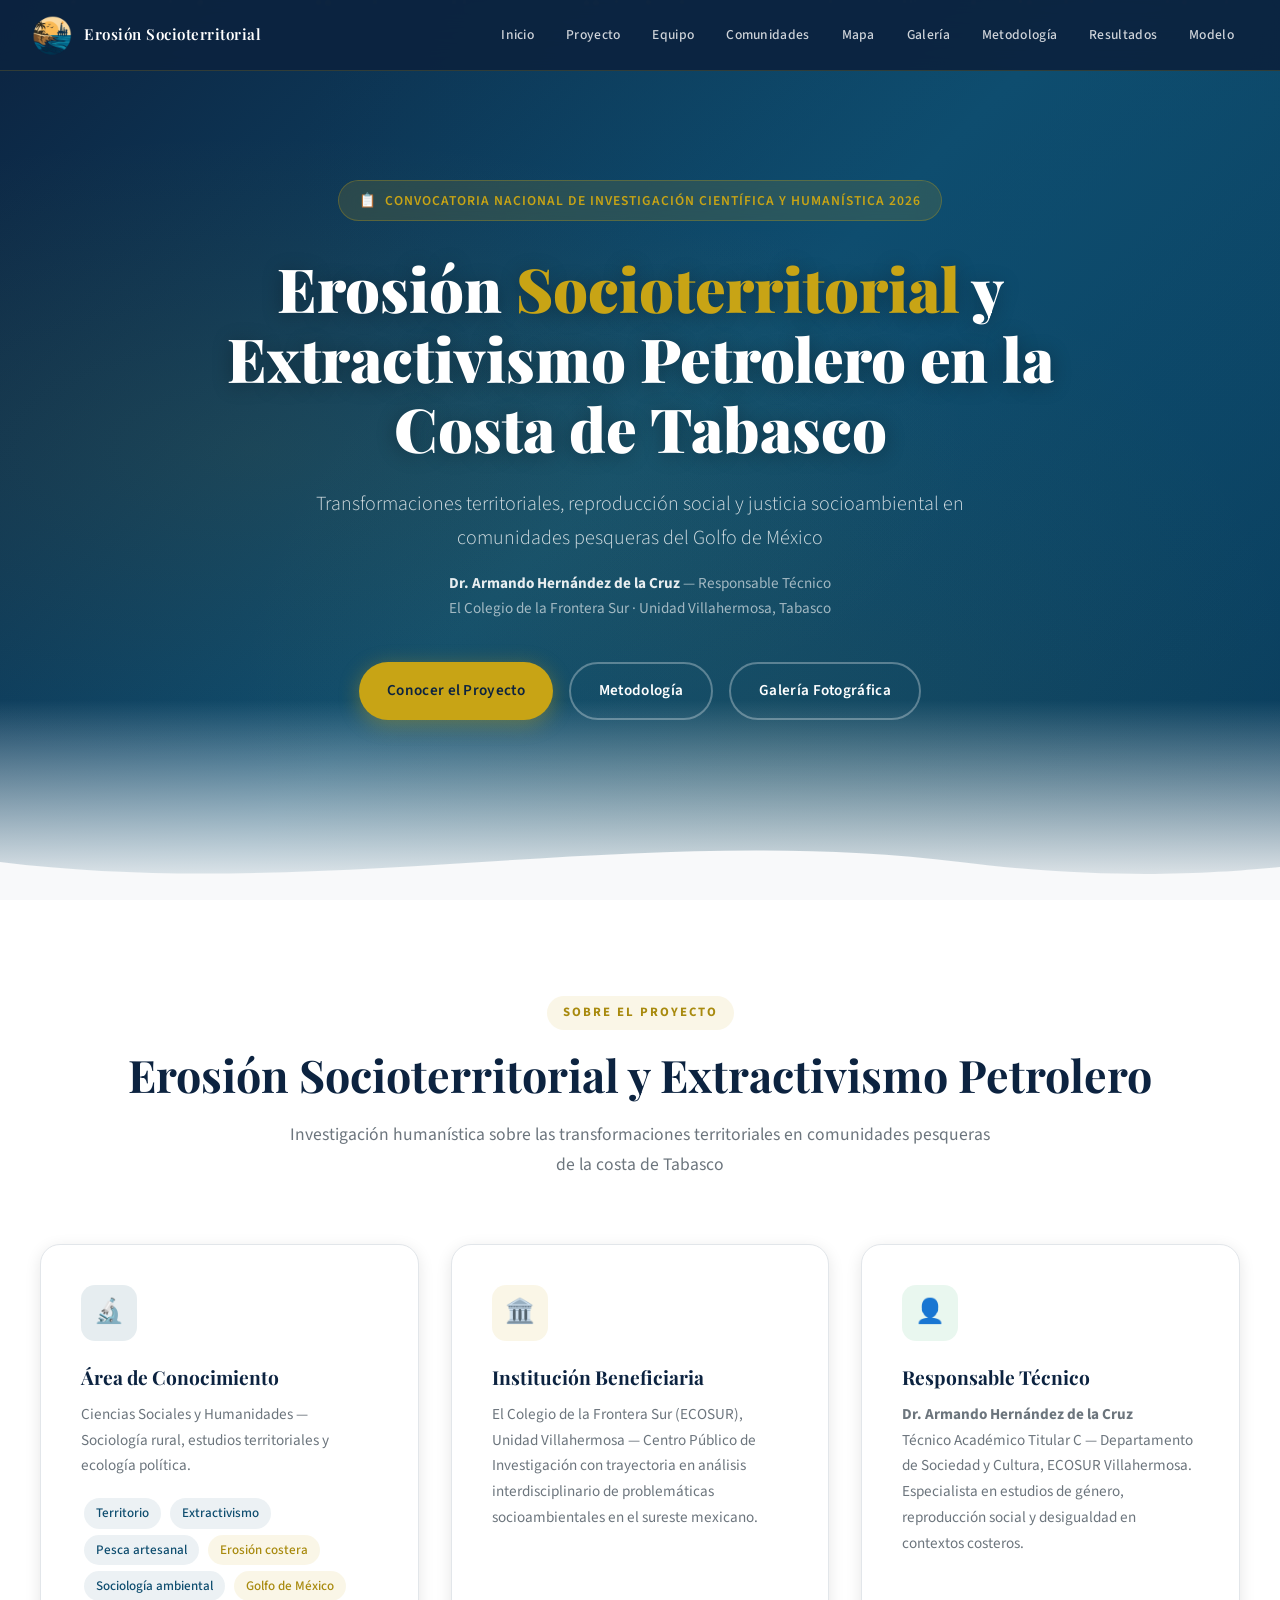
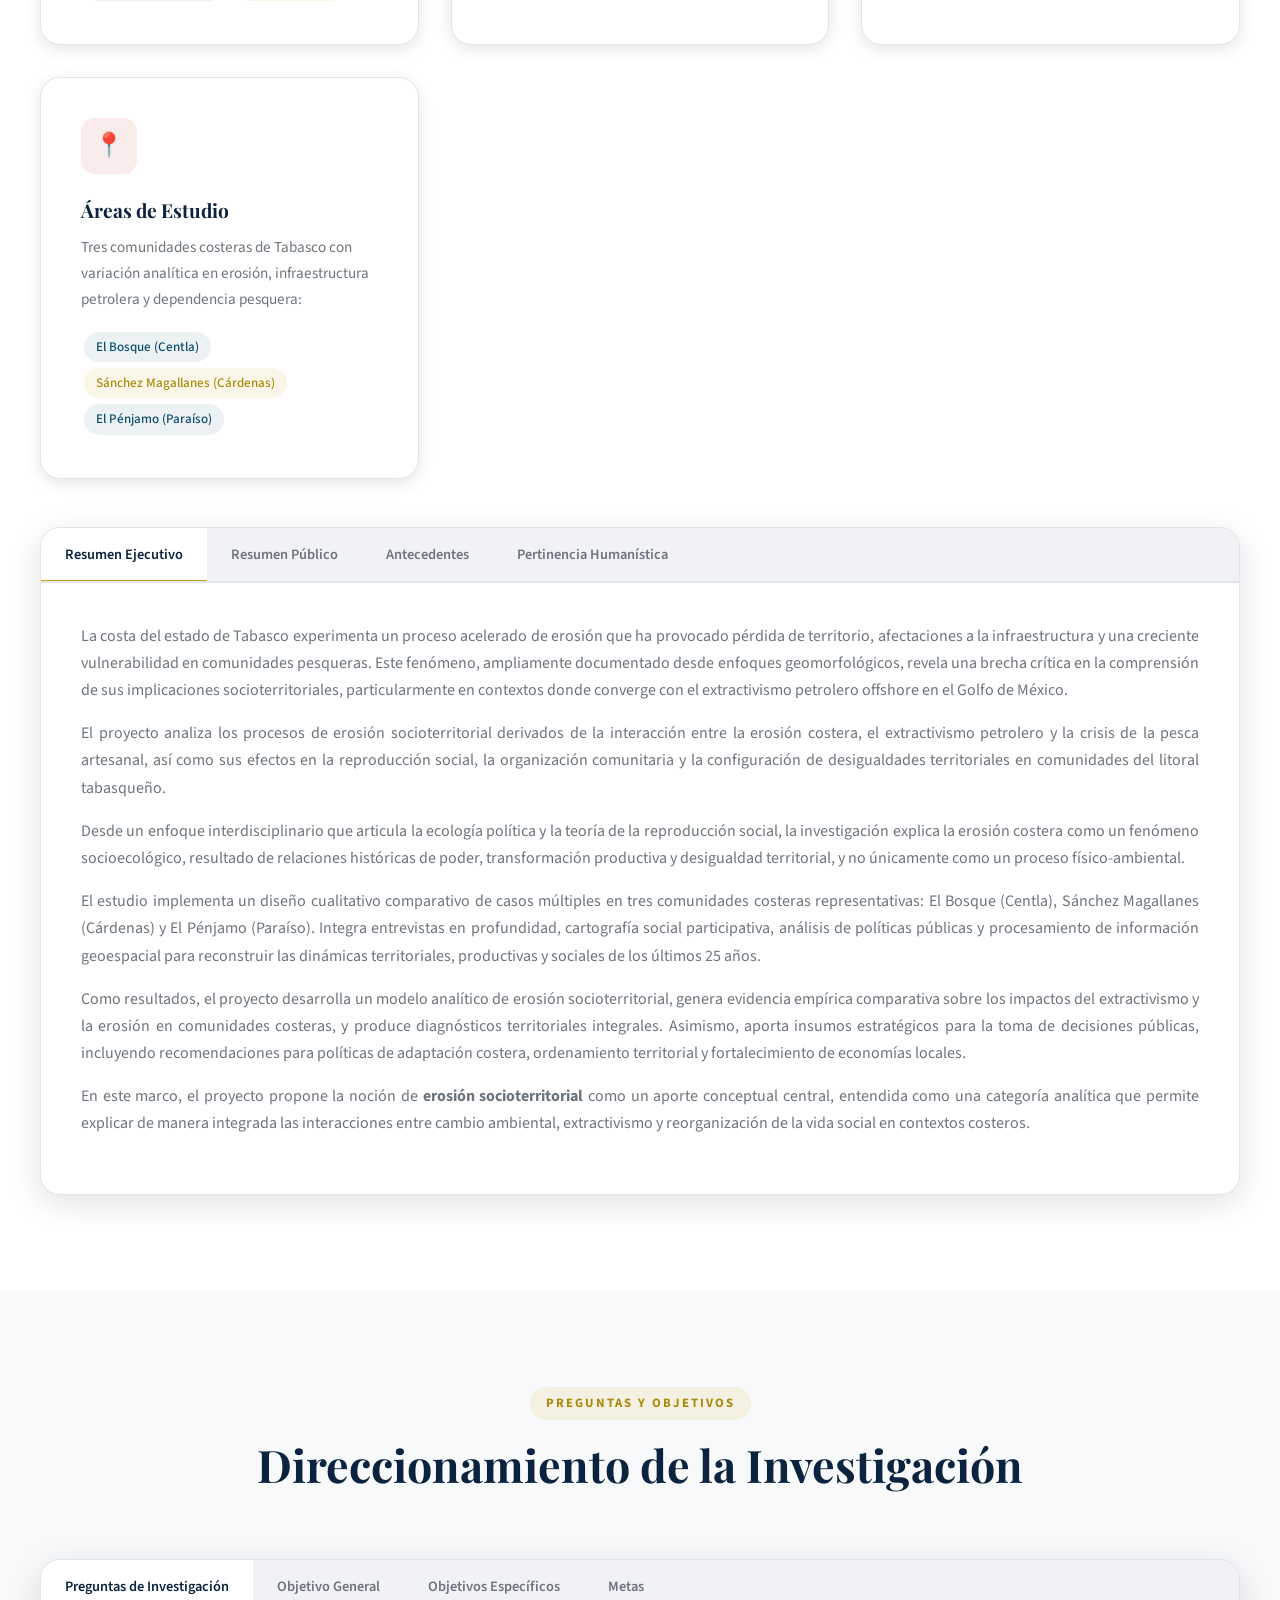
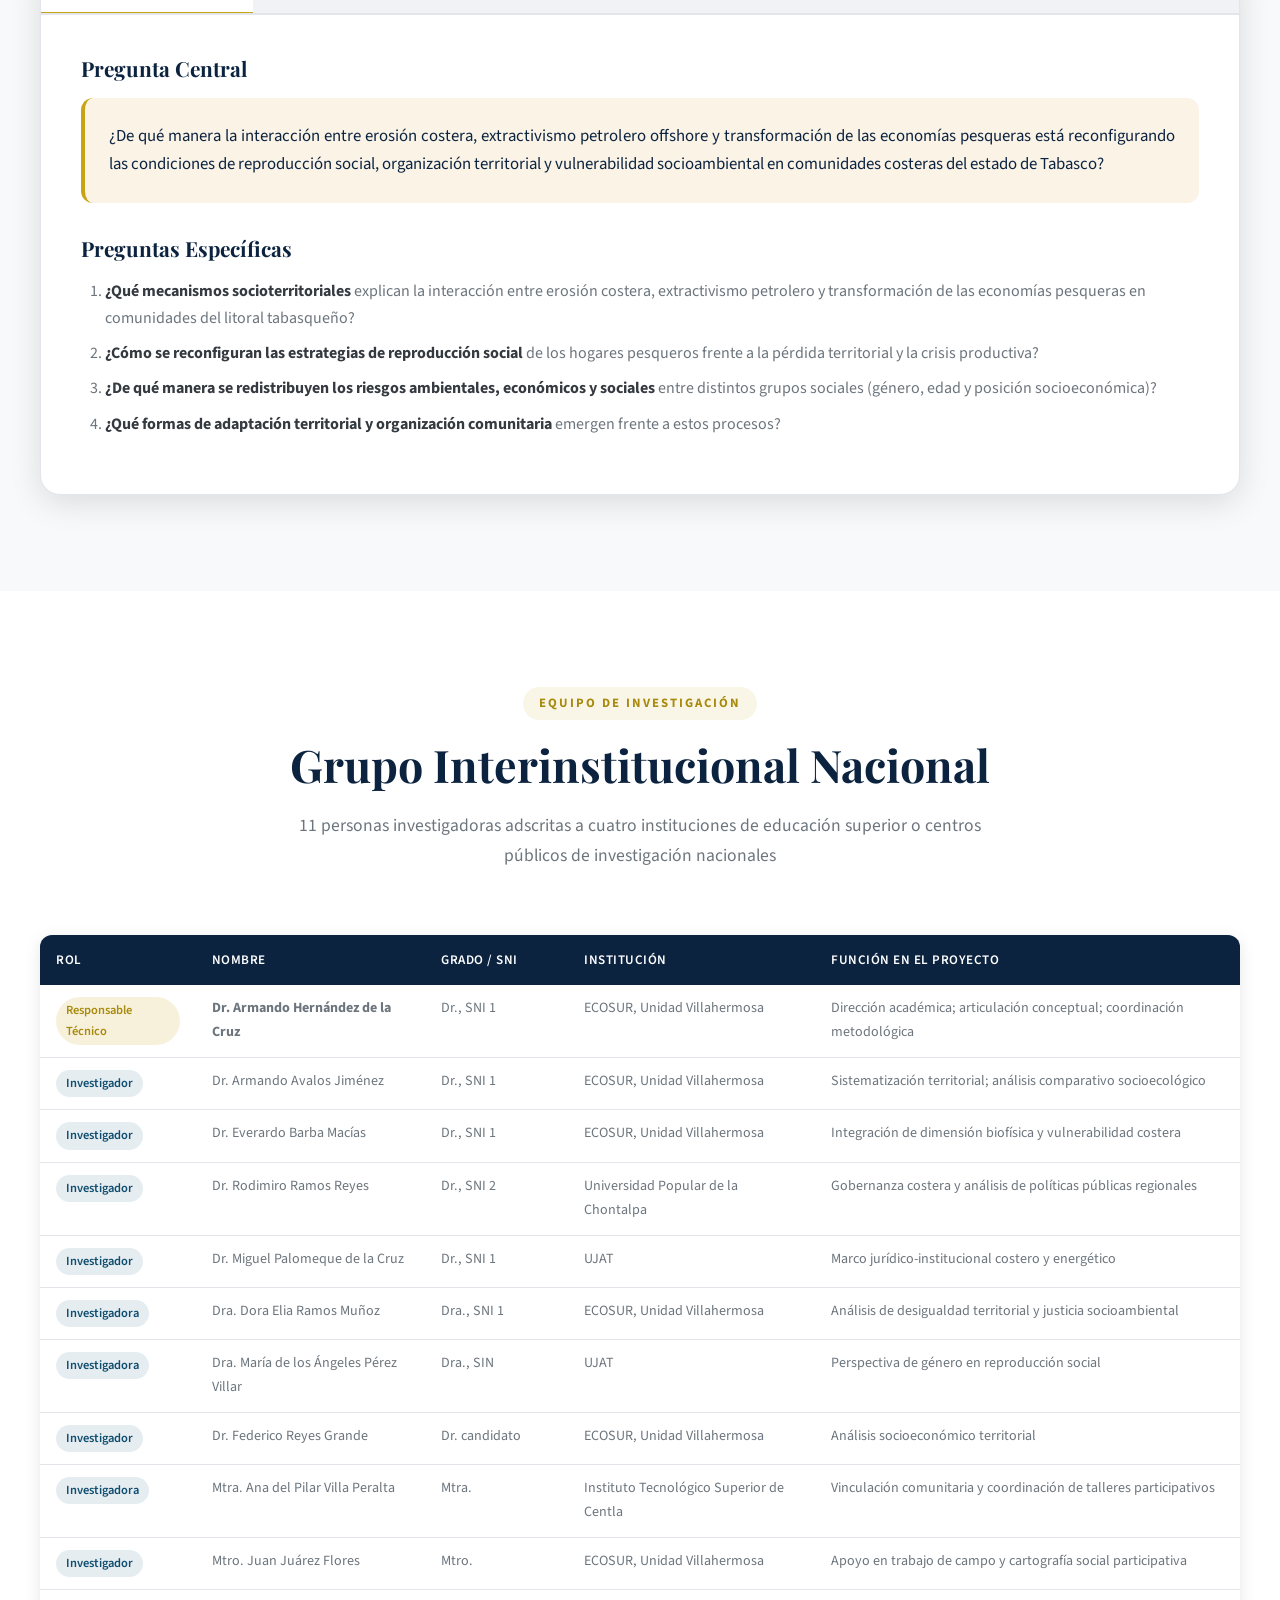
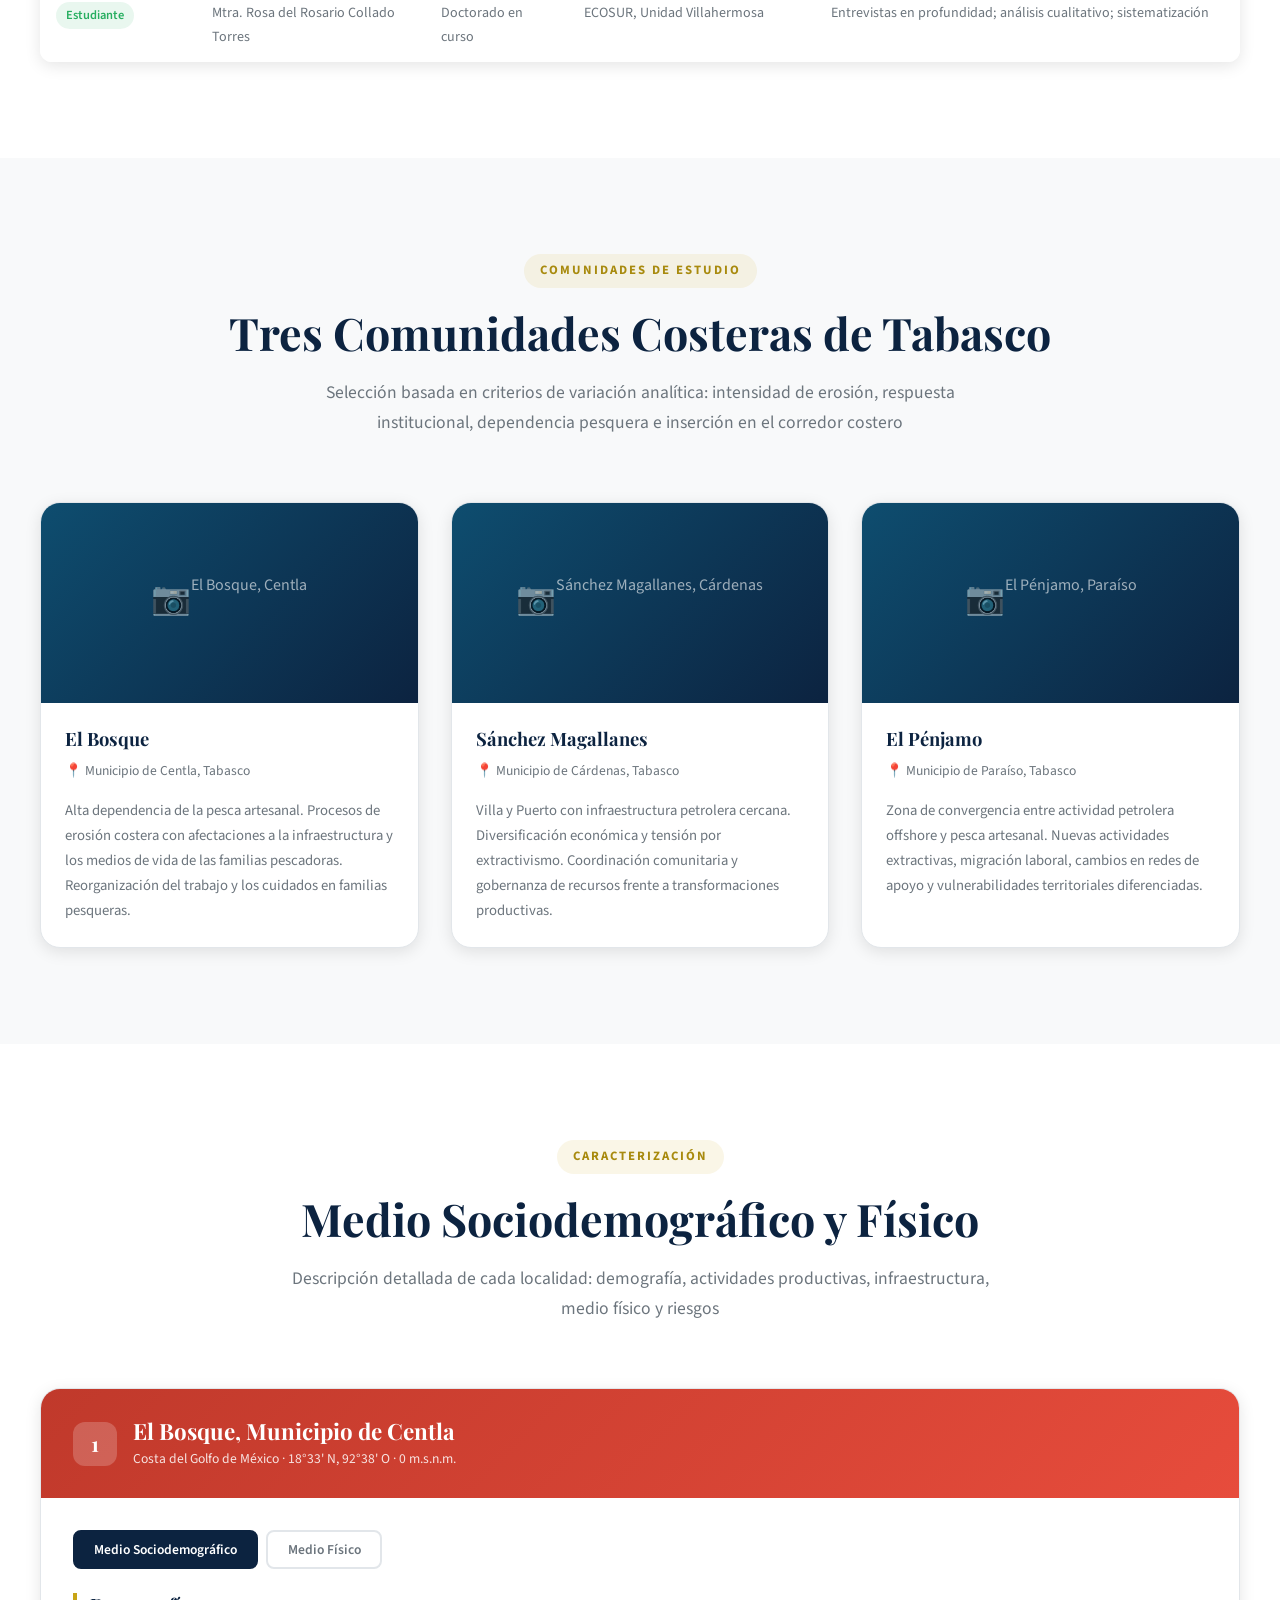
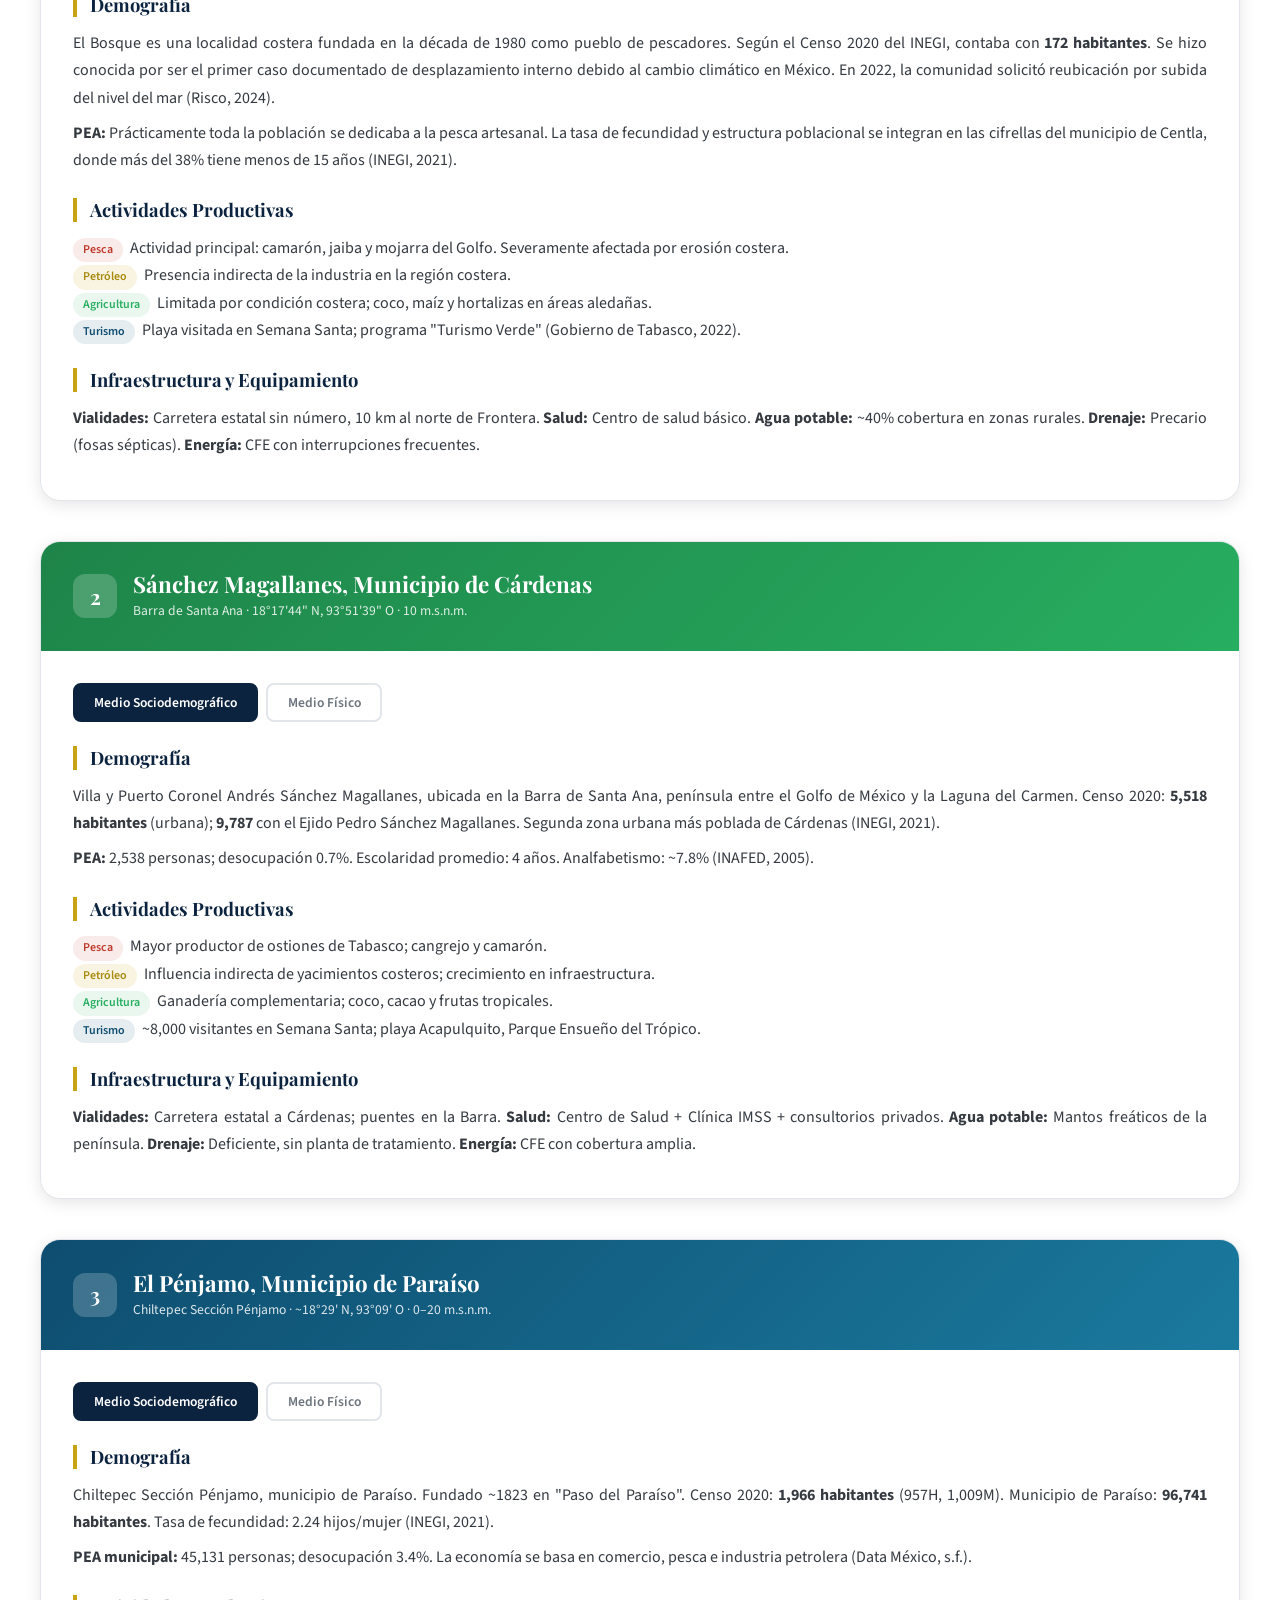
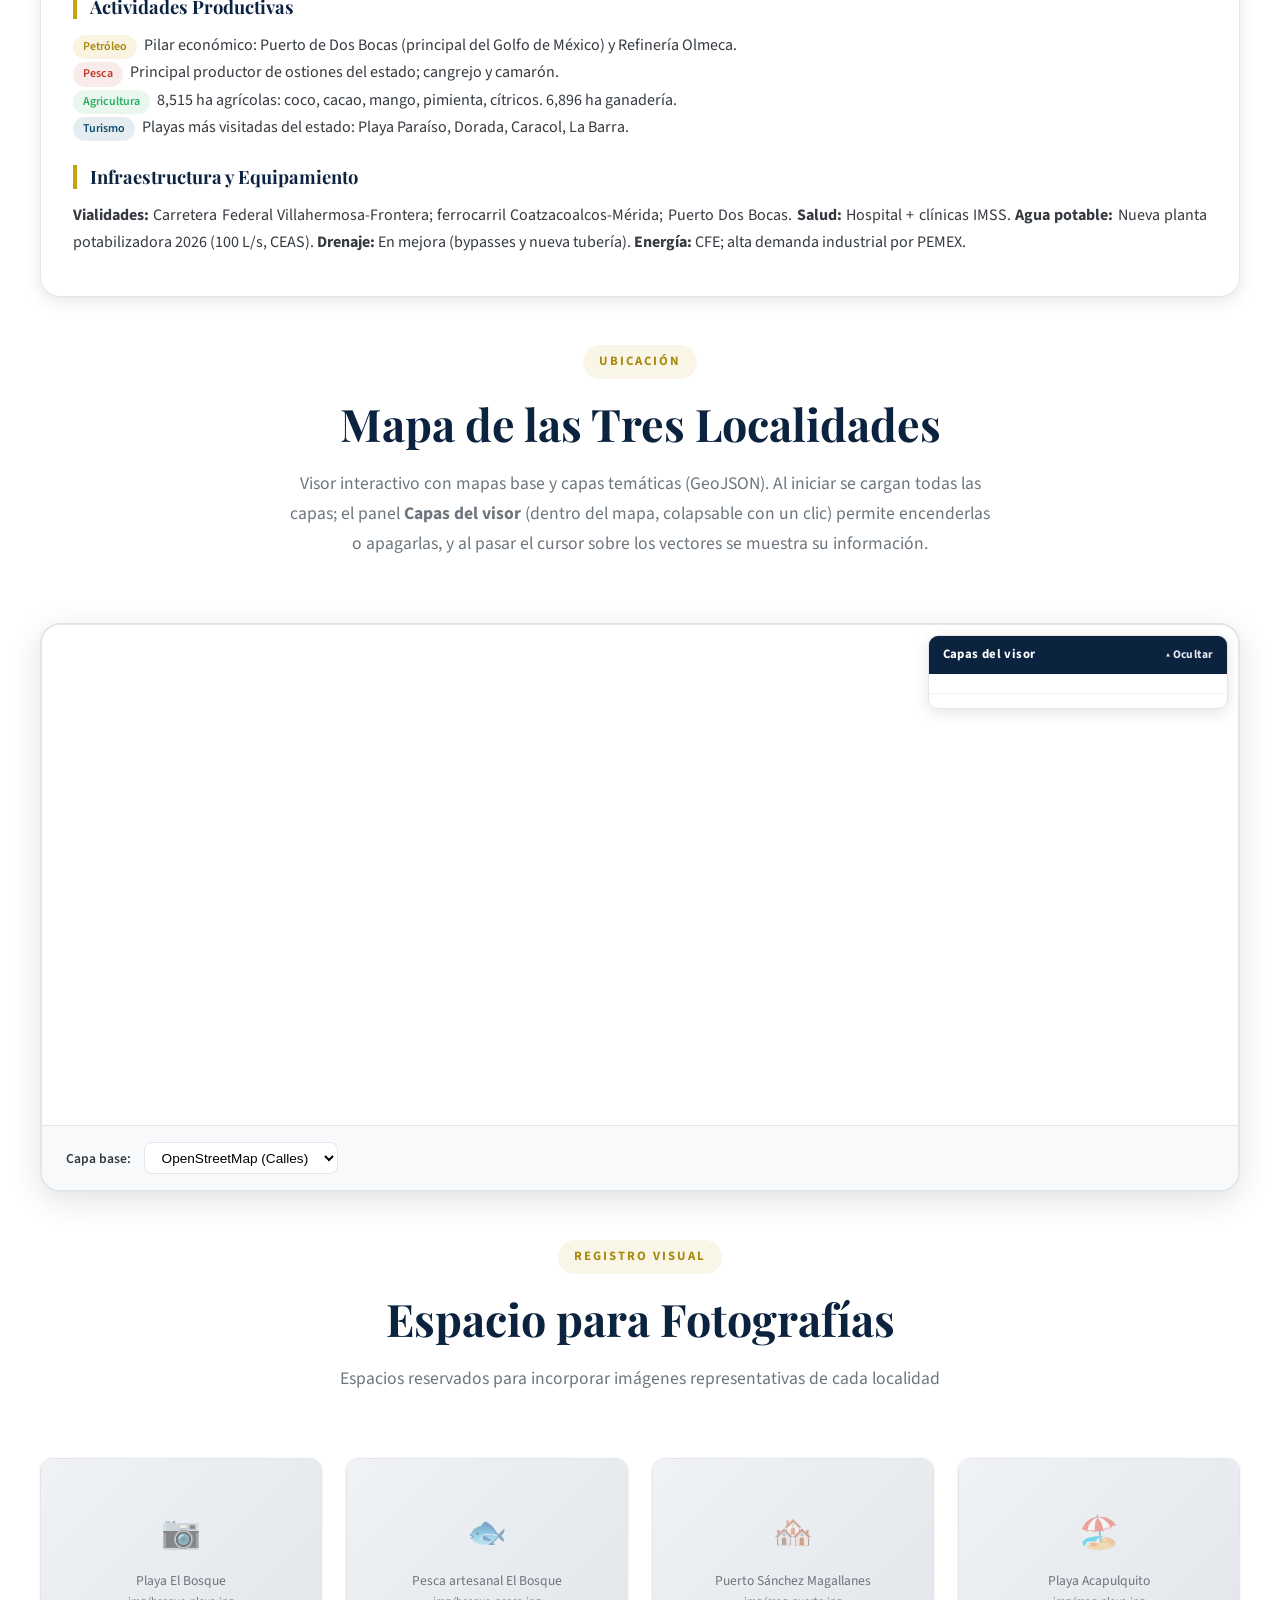
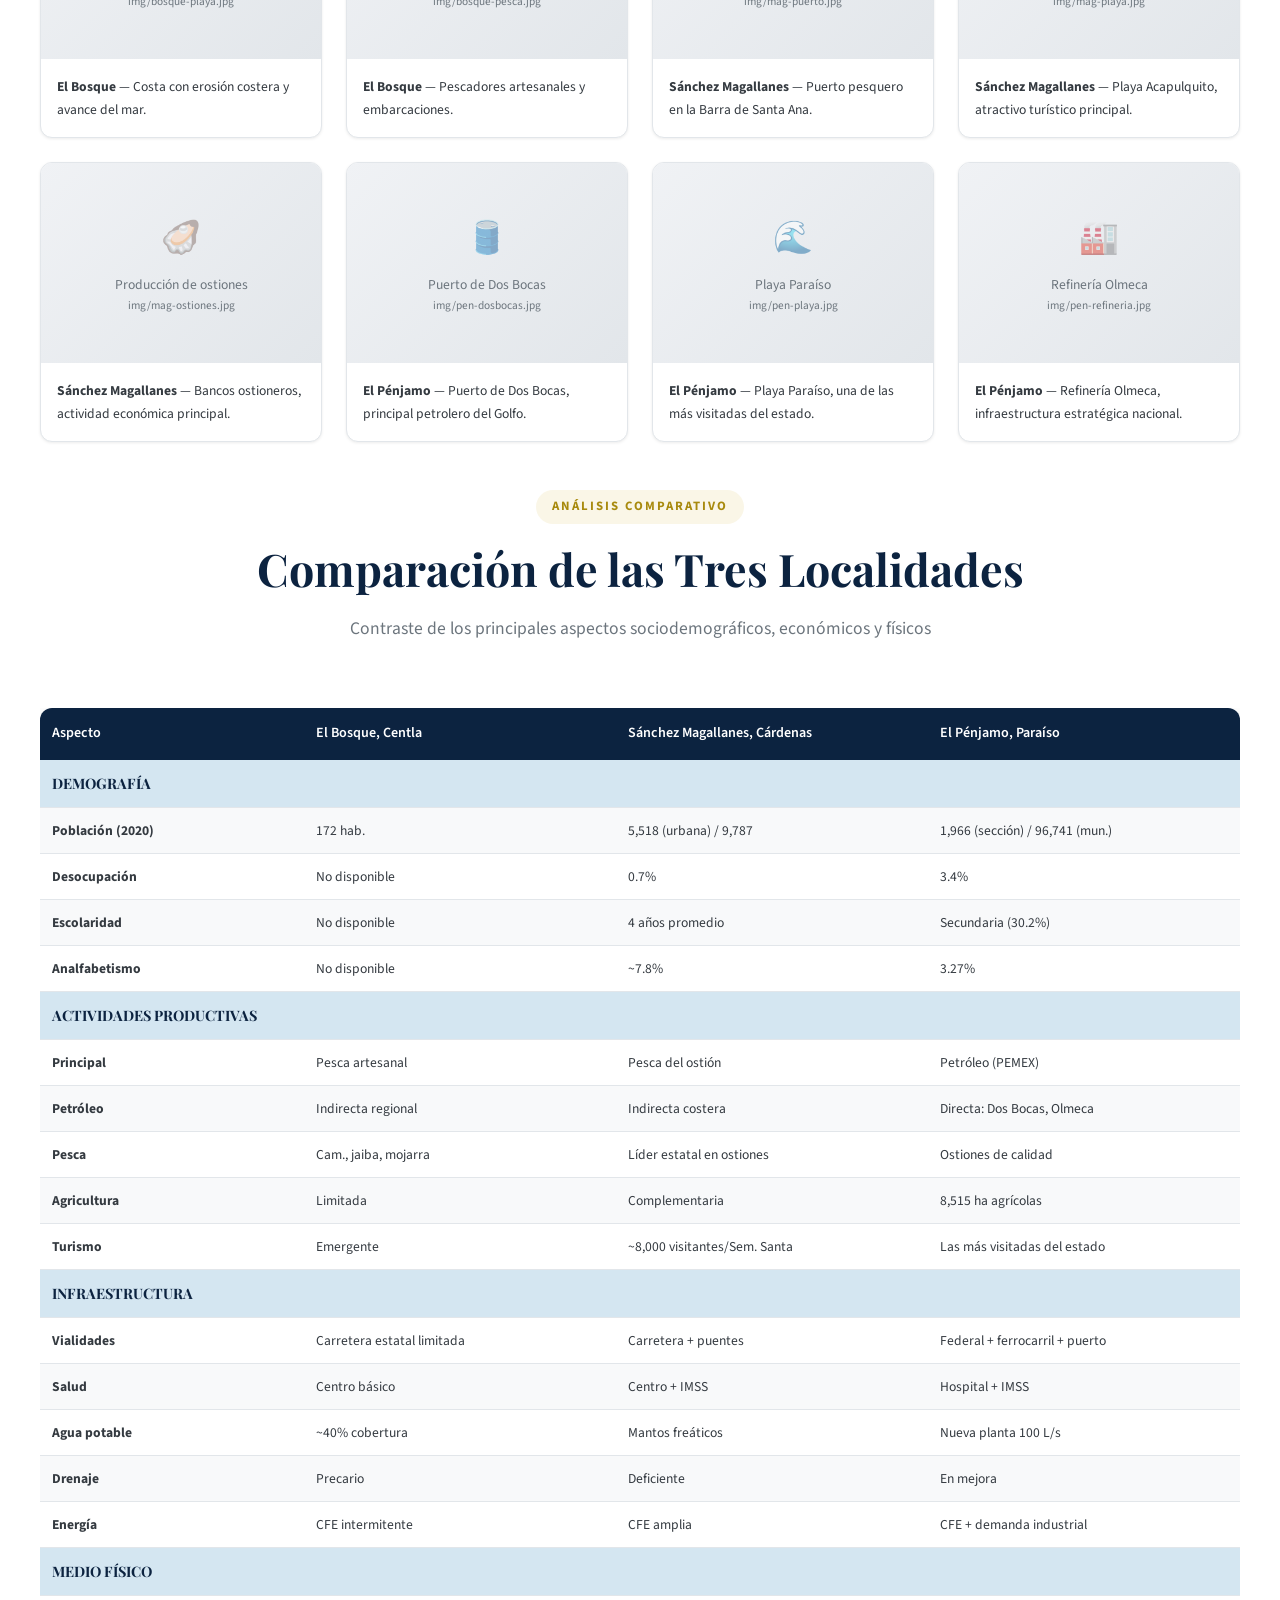
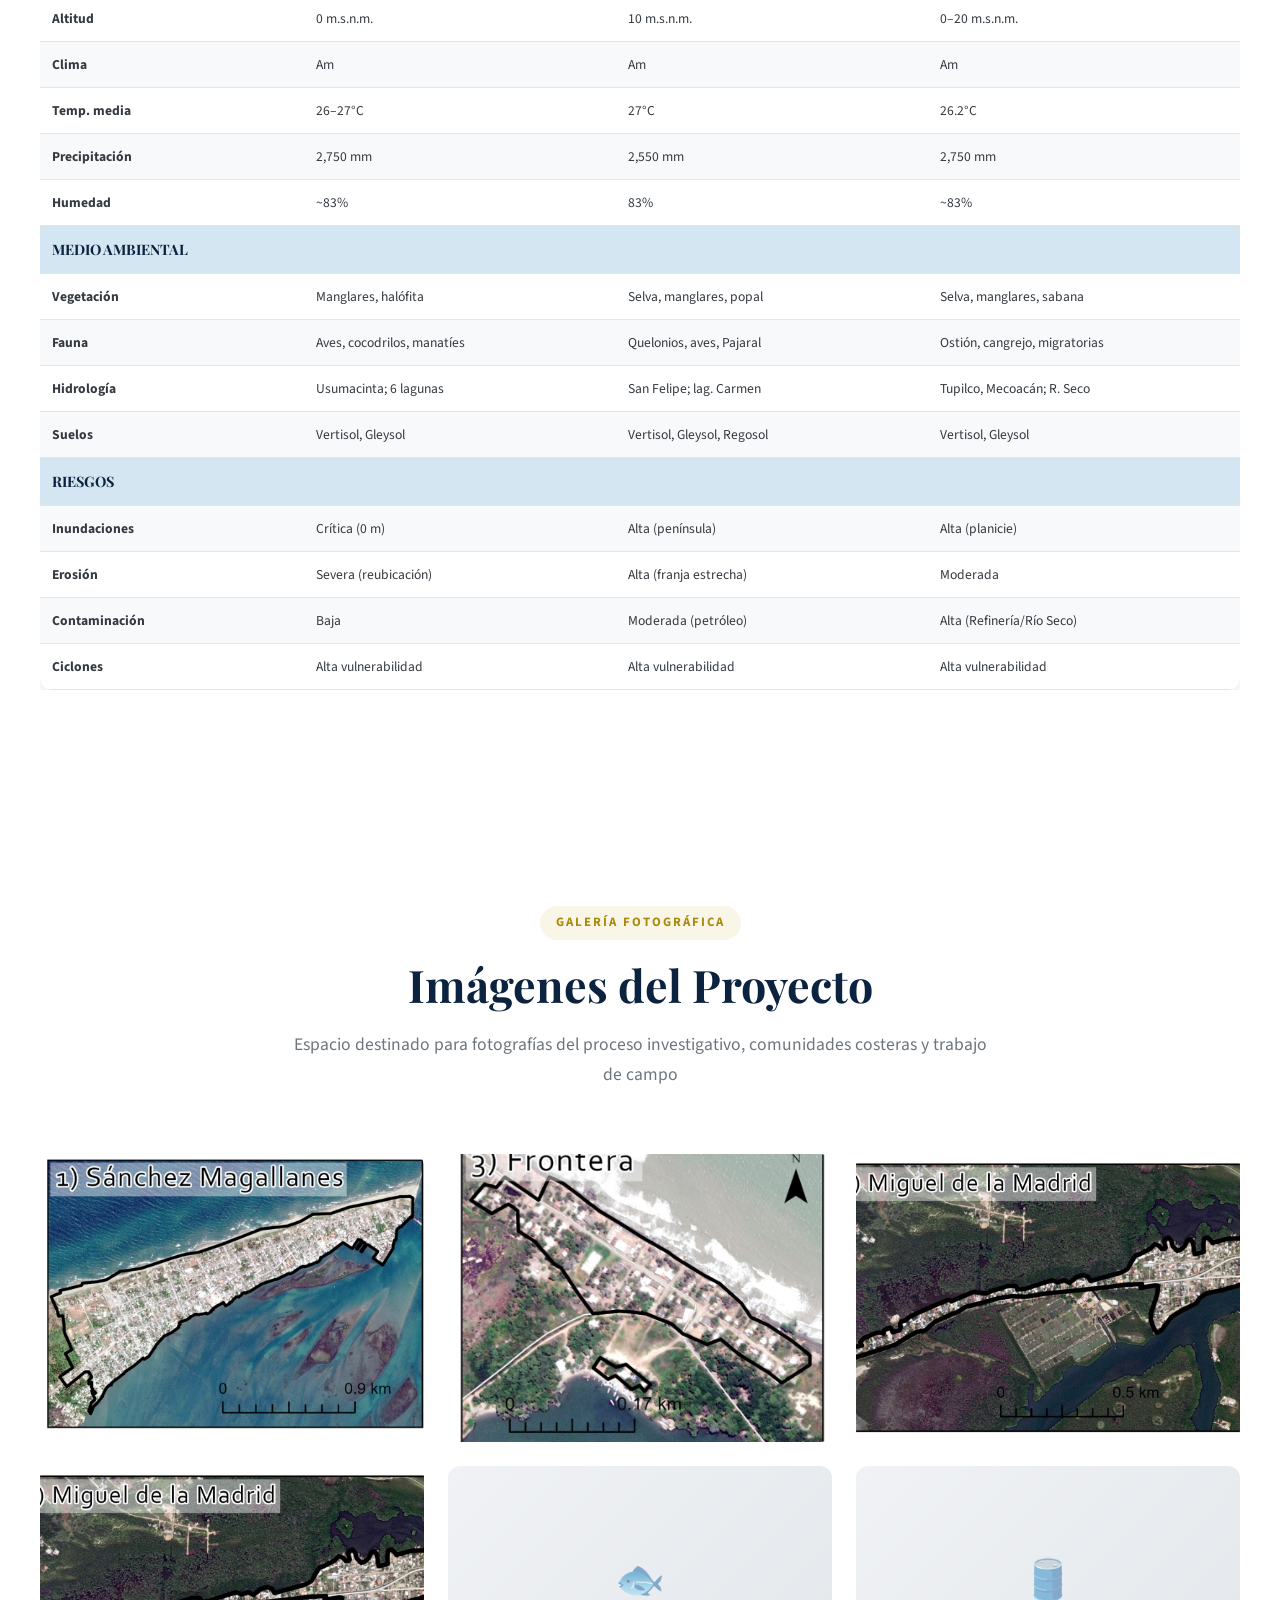
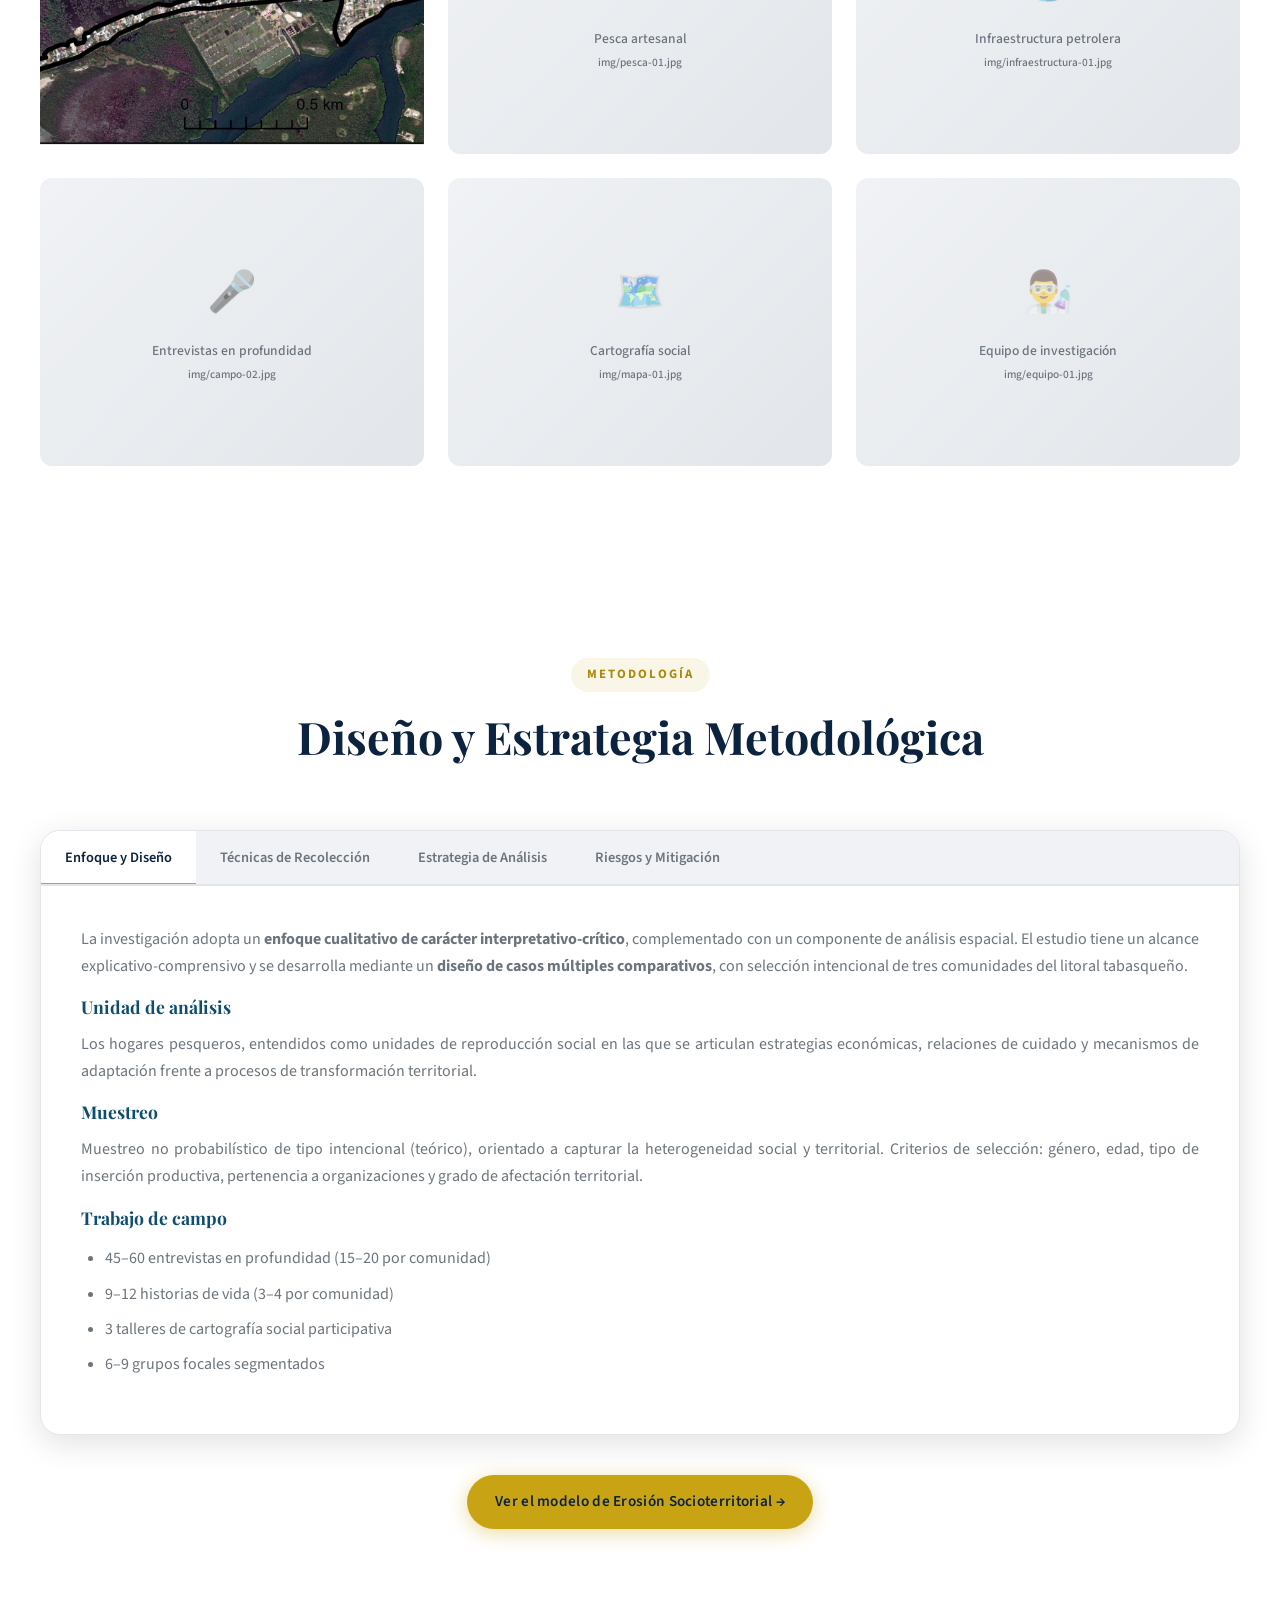
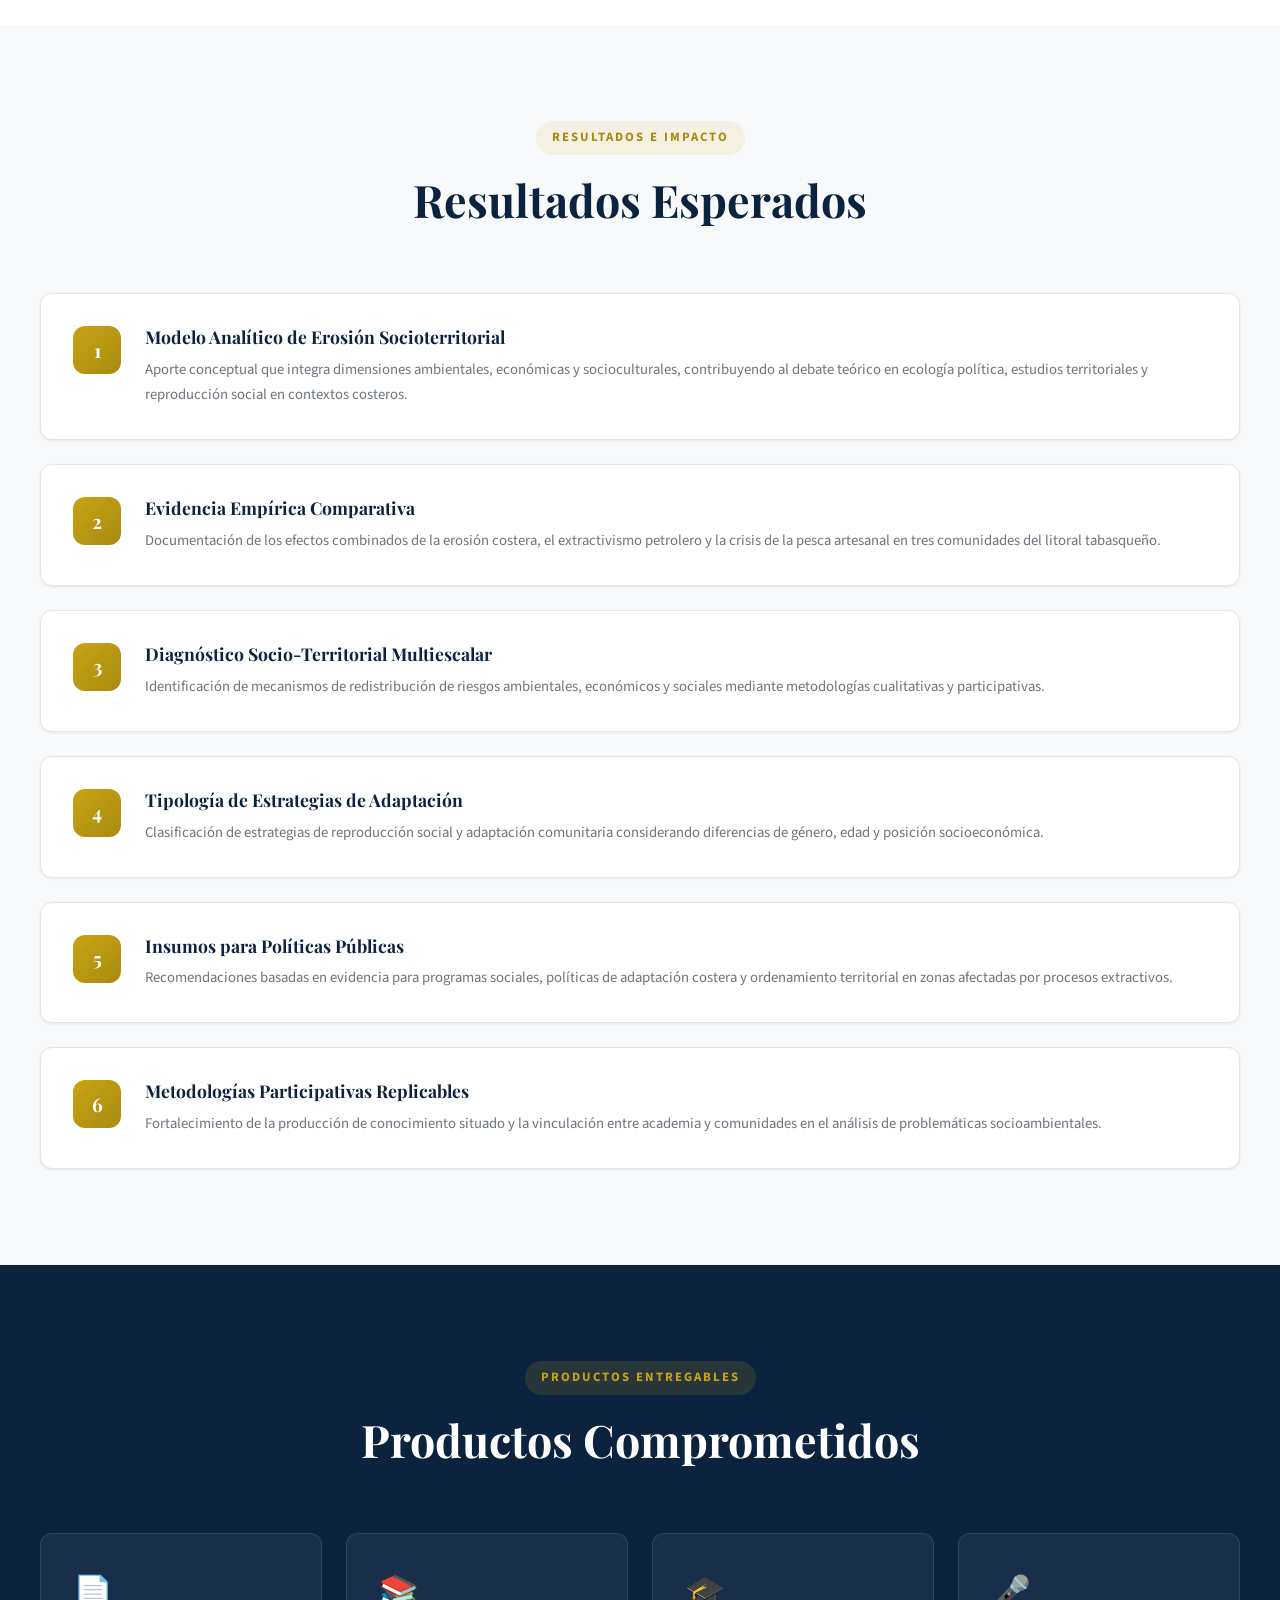
==== index.html @ 080649f5 "logo abajo2" ====
<!DOCTYPE html>
<html lang="es">
<head>
  <meta charset="UTF-8">
  <meta name="viewport" content="width=device-width, initial-scale=1.0">
  <title>Erosión Socioterritorial y Extractivismo Petrolero en Tabasco | ECOSUR</title>
  <meta name="description" content="Proyecto de investigación humanística sobre erosión costera, extractivismo petrolero y comunidades pesqueras en la costa de Tabasco. Convocatoria Nacional de Investigación Científica y Humanística 2026.">
  <meta name="author" content="Dr. Armando Hernández de la Cruz - ECOSUR">

  <link rel="stylesheet" href="css/style.css">
  <link rel="stylesheet" href="https://unpkg.com/leaflet@1.9.4/dist/leaflet.css" />
  <link rel="icon" href="data:image/svg+xml,<svg xmlns='http://www.w3.org/2000/svg' viewBox='0 0 100 100'><text y='.9em' font-size='90'>🌊</text></svg>">

  <style>
    .loc-card { background: var(--white); border-radius: var(--radius-lg); box-shadow: var(--shadow-md); overflow: hidden; margin-bottom: 2.5rem; border: 1px solid var(--gray-200); transition: var(--transition); }
    .loc-card:hover { box-shadow: var(--shadow-xl); transform: translateY(-2px); }
    .loc-card-header { padding: 1.8rem 2rem; color: var(--white); display: flex; align-items: center; gap: 1rem; }
    .loc-card-header .num { width: 44px; height: 44px; border-radius: 12px; background: rgba(255,255,255,0.2); display: flex; align-items: center; justify-content: center; font-family: 'Playfair Display', serif; font-weight: 700; font-size: 1.3rem; flex-shrink: 0; }
    .loc-card-header h2 { font-size: 1.4rem; margin: 0; color: var(--white); }
    .loc-card-header .subtitle { font-size: 0.85rem; opacity: 0.85; }
    .loc-card-body { padding: 2rem; }
    .loc-sub { font-size: 1.15rem; color: var(--primary); margin: 1.5rem 0 0.8rem; border-left: 4px solid var(--accent); padding-left: 0.8rem; }
    .loc-text { margin: 0.5rem 0; text-align: justify; }
    .loc-badge { display: inline-block; font-size: 0.75rem; padding: 2px 10px; border-radius: 20px; font-weight: 600; margin-right: 4px; }
    .loc-badge.red { background: rgba(192,57,43,.1); color: var(--danger); }
    .loc-badge.green { background: rgba(39,174,96,.1); color: var(--success); }
    .loc-badge.blue { background: rgba(14,77,111,.1); color: var(--sea); }
    .loc-badge.gold { background: rgba(200,164,21,.12); color: var(--accent-dark); }
    .loc-tabs { display: flex; flex-wrap: wrap; gap: 0.5rem; margin-bottom: 1.5rem; }
    .loc-tab-btn { padding: 0.5rem 1.2rem; border: 2px solid var(--gray-200); border-radius: 8px; background: var(--white); cursor: pointer; font-size: 0.85rem; font-weight: 600; color: var(--gray-600); transition: var(--transition); font-family: 'Source Sans 3', sans-serif; }
    .loc-tab-btn:hover { border-color: var(--accent); color: var(--primary); }
    .loc-tab-btn.active { background: var(--primary); border-color: var(--primary); color: var(--white); }
    .loc-tab-panel { display: none; }
    .loc-tab-panel.active { display: block; }
    .map-wrapper { position: relative; border-radius: var(--radius-lg); overflow: hidden; box-shadow: var(--shadow-lg); margin: 2rem 0; border: 2px solid var(--gray-200); }
    #mapa { scroll-margin-top: 80px; }
    #map-loc { width: 100%; height: 500px; }
    .map-controls { padding: 1rem 1.5rem; background: var(--gray-50); border-top: 1px solid var(--gray-200); display: flex; flex-wrap: wrap; gap: 0.8rem; align-items: center; }
    .map-controls label { font-size: 0.85rem; font-weight: 600; color: var(--gray-800); }
    .map-controls select { padding: 0.4rem 0.8rem; border: 1px solid var(--gray-200); border-radius: 8px; font-size: 0.85rem; background: var(--white); }
    .map-layers { position: absolute; top: 10px; right: 10px; z-index: 800; width: 300px; max-width: calc(100% - 20px); background: var(--white); border: 1px solid var(--gray-200); border-radius: 10px; box-shadow: var(--shadow-md); overflow: hidden; font-family: 'Source Sans 3', sans-serif; }
    .map-layers-head { display: flex; align-items: center; justify-content: space-between; gap: 0.5rem; padding: 0.5rem 0.85rem; background: var(--primary); color: var(--white); cursor: pointer; font-size: 0.8rem; font-weight: 700; letter-spacing: 0.03em; user-select: none; }
    .map-layers-head .toggle { font-size: 0.72rem; opacity: 0.9; }
    .map-layers-body { padding: 0.6rem 0.7rem; display: flex; flex-direction: column; gap: 0.3rem; max-height: 320px; overflow-y: auto; }
    .map-layers-body.collapsed { display: none; }
    .layer-item { display: flex; align-items: center; gap: 0.45rem; padding: 0.22rem 0.35rem; border-radius: 6px; font-size: 0.78rem; color: var(--gray-800); cursor: pointer; transition: var(--transition); user-select: none; }
    .layer-item:hover { background: var(--sand-light); }
    .layer-item input { accent-color: var(--sea); cursor: pointer; margin: 0; flex-shrink: 0; }
    .layer-item.loading { opacity: 0.55; pointer-events: none; }
    .layer-item .layer-swatch { width: 11px; height: 11px; border-radius: 3px; flex-shrink: 0; box-shadow: inset 0 0 0 1px rgba(0,0,0,.18); }
    .map-layer-status { padding: 0.3rem 0.85rem 0.55rem; font-size: 0.72rem; color: var(--gray-600); border-top: 1px solid var(--gray-100); min-height: 1em; }
    .geojson-tt h6 { margin: 0 0 5px; color: var(--primary); font-size: 0.8rem; font-weight: 700; line-height: 1.25; }
    .geojson-tt table { border-collapse: collapse; }
    .geojson-tt td { padding: 1px 8px 1px 0; font-size: 0.78rem; vertical-align: top; }
    .geojson-tt .tt-key { color: var(--gray-600); font-weight: 600; white-space: nowrap; }
    .leaflet-tooltip.geojson-tip { border-radius: 8px; border: 1px solid var(--gray-200); box-shadow: var(--shadow-md); }
    .photo-grid { display: grid; grid-template-columns: repeat(auto-fit, minmax(260px, 1fr)); gap: 1.5rem; margin: 1.5rem 0; }
    .photo-card { background: var(--white); border-radius: var(--radius); overflow: hidden; border: 1px solid var(--gray-200); box-shadow: var(--shadow-sm); transition: var(--transition); }
    .photo-card:hover { box-shadow: var(--shadow-md); transform: translateY(-3px); }
    .photo-placeholder { width: 100%; height: 200px; background: linear-gradient(135deg, var(--gray-100), var(--gray-200)); display: flex; flex-direction: column; align-items: center; justify-content: center; color: var(--gray-600); font-size: 0.85rem; text-align: center; padding: 1rem; }
    .photo-placeholder .ph-icon { font-size: 2rem; margin-bottom: 0.5rem; opacity: 0.5; }
    .photo-card .caption { padding: 1rem; font-size: 0.85rem; color: var(--gray-800); }
    .cmp-table-wrap { overflow-x: auto; margin: 1.5rem 0; }
    .cmp-table { width: 100%; border-collapse: collapse; background: var(--white); border-radius: var(--radius); overflow: hidden; box-shadow: var(--shadow-md); }
    .cmp-table th { background: var(--primary); color: var(--white); padding: 14px 12px; text-align: left; font-size: 0.88rem; font-family: 'Source Sans 3', sans-serif; font-weight: 600; }
    .cmp-table td { padding: 11px 12px; border-bottom: 1px solid var(--gray-200); font-size: 0.85rem; vertical-align: top; }
    .cmp-table tr:nth-child(even) { background: var(--gray-50); }
    .cmp-table tr:hover { background: var(--sand-light); }
    .cmp-table .cat td { background: #d4e6f1; font-weight: 700; color: var(--primary); font-size: 0.9rem; font-family: 'Playfair Display', serif; }
    @media (max-width: 768px) {
      .loc-card-header h2 { font-size: 1.15rem; }
      .cmp-table { font-size: 0.78rem; }
      .cmp-table th, .cmp-table td { padding: 8px 6px; }
      #map-loc { height: 350px; }
    }
  </style>
</head>
<body>

  <!-- ==================== NAVBAR ==================== -->
  <nav class="navbar">
    <div class="navbar-inner">
      <a href="#inicio" class="navbar-brand">
        <img class="brand-icon" src="img/logo-erosion.png" alt="Logotipo Erosión Socioterritorial" style="width:40px;height:40px;object-fit:cover;border-radius:8px;background:transparent;border:none;display:inline-block;padding:0;">
        <span class="brand-text">Erosión Socioterritorial</span>
      </a>
      <button class="hamburger" aria-label="Menú">
        <span></span><span></span><span></span>
      </button>
      <ul class="nav-links">
        <li><a href="#inicio">Inicio</a></li>
        <li><a href="#proyecto">Proyecto</a></li>
        <li><a href="#equipo">Equipo</a></li>
        <li><a href="#comunidades">Comunidades</a></li>
        <li><a href="#mapa">Mapa</a></li>
        <li><a href="#galeria">Galería</a></li>
        <li><a href="#metodologia">Metodología</a></li>
        <li><a href="#resultados">Resultados</a></li>
        <li><a href="modelo.html">Modelo</a></li>
      </ul>
    </div>
  </nav>

  <!-- ==================== HERO ==================== -->
  <section class="hero" id="inicio">
    <div class="hero-particles"></div>
    <div class="hero-content">
      <div class="hero-badge">
        <span>📋</span> Convocatoria Nacional de Investigación Científica y Humanística 2026
      </div>
      <h1 class="hero-title">
        Erosión <span class="highlight">Socioterritorial</span> y Extractivismo Petrolero en la Costa de Tabasco
      </h1>
      <p class="hero-subtitle">
        Transformaciones territoriales, reproducción social y justicia socioambiental en comunidades pesqueras del Golfo de México
      </p>
      <p class="hero-meta">
        <strong>Dr. Armando Hernández de la Cruz</strong> — Responsable Técnico<br>
        El Colegio de la Frontera Sur · Unidad Villahermosa, Tabasco
      </p>
      <div class="hero-buttons">
        <a href="#proyecto" class="btn btn-primary">Conocer el Proyecto</a>
        <a href="#metodologia" class="btn btn-outline">Metodología</a>
        <a href="#galeria" class="btn btn-outline">Galería Fotográfica</a>
      </div>
    </div>
    <div class="hero-wave">
      <svg viewBox="0 0 1440 80" preserveAspectRatio="none">
        <path fill="#f8f9fa" d="M0,40 C360,80 720,0 1080,40 C1260,60 1380,50 1440,45 L1440,80 L0,80 Z"></path>
      </svg>
    </div>
  </section>

  <!-- ==================== RESUMEN EJECUTIVO ==================== -->
  <section class="section section-alt" id="proyecto">
    <div class="container">
      <div class="section-header reveal">
        <span class="section-label">Sobre el Proyecto</span>
        <h2 class="section-title">Erosión Socioterritorial y Extractivismo Petrolero</h2>
        <p class="section-desc">Investigación humanística sobre las transformaciones territoriales en comunidades pesqueras de la costa de Tabasco</p>
      </div>

      <!-- Info Cards -->
      <div class="info-grid reveal">
        <div class="info-card">
          <div class="info-card-icon blue">🔬</div>
          <h3>Área de Conocimiento</h3>
          <p>Ciencias Sociales y Humanidades — Sociología rural, estudios territoriales y ecología política.</p>
          <div style="margin-top: 1rem;">
            <span class="tag">Territorio</span>
            <span class="tag">Extractivismo</span>
            <span class="tag">Pesca artesanal</span>
            <span class="tag gold">Erosión costera</span>
            <span class="tag">Sociología ambiental</span>
            <span class="tag gold">Golfo de México</span>
          </div>
        </div>
        <div class="info-card">
          <div class="info-card-icon gold">🏛️</div>
          <h3>Institución Beneficiaria</h3>
          <p>El Colegio de la Frontera Sur (ECOSUR), Unidad Villahermosa — Centro Público de Investigación con trayectoria en análisis interdisciplinario de problemáticas socioambientales en el sureste mexicano.</p>
        </div>
        <div class="info-card">
          <div class="info-card-icon green">👤</div>
          <h3>Responsable Técnico</h3>
          <p><strong>Dr. Armando Hernández de la Cruz</strong><br>Técnico Académico Titular C — Departamento de Sociedad y Cultura, ECOSUR Villahermosa. Especialista en estudios de género, reproducción social y desigualdad en contextos costeros.</p>
        </div>
        <div class="info-card">
          <div class="info-card-icon red">📍</div>
          <h3>Áreas de Estudio</h3>
          <p>Tres comunidades costeras de Tabasco con variación analítica en erosión, infraestructura petrolera y dependencia pesquera:</p>
          <div style="margin-top: 1rem;">
            <span class="tag">El Bosque (Centla)</span>
            <span class="tag gold">Sánchez Magallanes (Cárdenas)</span>
            <span class="tag">El Pénjamo (Paraíso)</span>
          </div>
        </div>
      </div>

      <!-- Tabs -->
      <div class="tabs-container reveal" style="margin-top: 3rem;">
        <div class="tabs-nav">
          <button class="tab-btn active" data-tab="resumen-ejecutivo">Resumen Ejecutivo</button>
          <button class="tab-btn" data-tab="resumen-publico">Resumen Público</button>
          <button class="tab-btn" data-tab="antecedentes">Antecedentes</button>
          <button class="tab-btn" data-tab="pertinencia">Pertinencia Humanística</button>
        </div>
        <div class="tab-panel active" id="resumen-ejecutivo">
          <div class="content-block">
            <p>La costa del estado de Tabasco experimenta un proceso acelerado de erosión que ha provocado pérdida de territorio, afectaciones a la infraestructura y una creciente vulnerabilidad en comunidades pesqueras. Este fenómeno, ampliamente documentado desde enfoques geomorfológicos, revela una brecha crítica en la comprensión de sus implicaciones socioterritoriales, particularmente en contextos donde converge con el extractivismo petrolero offshore en el Golfo de México.</p>
            <p>El proyecto analiza los procesos de erosión socioterritorial derivados de la interacción entre la erosión costera, el extractivismo petrolero y la crisis de la pesca artesanal, así como sus efectos en la reproducción social, la organización comunitaria y la configuración de desigualdades territoriales en comunidades del litoral tabasqueño.</p>
            <p>Desde un enfoque interdisciplinario que articula la ecología política y la teoría de la reproducción social, la investigación explica la erosión costera como un fenómeno socioecológico, resultado de relaciones históricas de poder, transformación productiva y desigualdad territorial, y no únicamente como un proceso físico-ambiental.</p>
            <p>El estudio implementa un diseño cualitativo comparativo de casos múltiples en tres comunidades costeras representativas: El Bosque (Centla), Sánchez Magallanes (Cárdenas) y El Pénjamo (Paraíso). Integra entrevistas en profundidad, cartografía social participativa, análisis de políticas públicas y procesamiento de información geoespacial para reconstruir las dinámicas territoriales, productivas y sociales de los últimos 25 años.</p>
            <p>Como resultados, el proyecto desarrolla un modelo analítico de erosión socioterritorial, genera evidencia empírica comparativa sobre los impactos del extractivismo y la erosión en comunidades costeras, y produce diagnósticos territoriales integrales. Asimismo, aporta insumos estratégicos para la toma de decisiones públicas, incluyendo recomendaciones para políticas de adaptación costera, ordenamiento territorial y fortalecimiento de economías locales.</p>
            <p>En este marco, el proyecto propone la noción de <strong>erosión socioterritorial</strong> como un aporte conceptual central, entendida como una categoría analítica que permite explicar de manera integrada las interacciones entre cambio ambiental, extractivismo y reorganización de la vida social en contextos costeros.</p>
          </div>
        </div>
        <div class="tab-panel" id="resumen-publico">
          <div class="content-block">
            <p>La costa de Tabasco enfrenta una rápida pérdida de territorio debido a la erosión, lo que afecta viviendas, infraestructura y las formas de vida de comunidades dedicadas a la pesca. Aunque este problema se ha estudiado desde lo ambiental, aún se sabe poco sobre cómo impacta la vida cotidiana de las personas, especialmente en regiones donde también existe actividad petrolera en el mar.</p>
            <p>Este proyecto analiza cómo la combinación de la erosión costera, la industria petrolera y la crisis de la pesca está transformando la vida de comunidades costeras en Tabasco. Se analiza cómo estos procesos afectan el trabajo, la economía familiar, la organización comunitaria y las desigualdades entre distintos grupos, como mujeres, jóvenes y personas con menos recursos.</p>
            <p>La investigación se realizará en tres comunidades costeras y utilizará entrevistas, talleres participativos y herramientas de mapeo comunitario para recoger información directamente de las personas que viven estos cambios. Esto identifica los principales problemas, así como las estrategias que las comunidades desarrollan para adaptarse.</p>
            <p>Como resultado, el proyecto genera información útil para mejorar programas públicos dirigidos a comunidades pesqueras, así como propuestas para una mejor gestión del territorio y la adaptación al cambio climático. También se elaborarán materiales accesibles para compartir los hallazgos con las propias comunidades y con el público en general.</p>
            <p>Este trabajo contribuirá a visibilizar las desigualdades que enfrentan las comunidades costeras y a fortalecer su participación en las decisiones que afectan sus territorios. De esta manera, el proyecto aporta conocimiento que sea útil para la academia y para la sociedad.</p>
          </div>
        </div>
        <div class="tab-panel" id="antecedentes">
          <div class="content-block">
            <p>La costa del estado de Tabasco es uno de los territorios socioambientales más dinámicos y vulnerables del sureste mexicano. En las últimas décadas, diversos estudios han documentado procesos acelerados de transformación litoral relacionados con cambios en la línea de costa, dinámicas hidrosedimentarias y creciente exposición a eventos climáticos extremos (Hernández Santana et al., 2008; Núñez Gómez et al., 2016; Gama Campillo et al., 2023).</p>
            <p>Simultáneamente, desde la década de 1970, la región ha sido escenario de intensa actividad petrolera offshore en el Golfo de México, particularmente en la Sonda de Campeche. La literatura ha documentado los efectos ambientales acumulativos, como descargas de agua de producción y contaminación marina (García-Cuéllar, 2004; Soto et al., 2014; Schifter et al., 2015).</p>
            <p>Más allá de lo ecológico, el extractivismo energético ha reconfigurado dinámicas territoriales y productivas, generando tensiones entre economías locales y políticas energéticas, debido a la expansión de infraestructura, transformaciones laborales y restricciones en el acceso a zonas de pesca (Ramos et al., 2022; Reyes y Hernández, 2023).</p>
            <p>La literatura latinoamericana sobre economías extractivas muestra cómo estas industrias tienden a reconfigurar territorios y economías locales, generando desigualdades territoriales y conflictos socioambientales (Gudynas, 2015; Svampa, 2019).</p>
            <p>Pese a estos estudios sectoriales, persiste una brecha en la comprensión integrada de las transformaciones costeras. Erosión litoral, extractivismo energético y crisis pesquera suelen analizarse aisladamente, limitando la visión sobre sus interacciones y efectos acumulativos en la vida, organización social y cultura de las comunidades (Castillo et al., 2021; Mendoza &amp; López, 2022).</p>
            <p>Este proyecto supera la fragmentación analítica, identificando los mecanismos socioterritoriales mediante los cuales las economías extractivas modifican simultáneamente paisajes ecológicos, sistemas productivos y estructuras domésticas. Considera la costa tabasqueña como un sistema socioecológico donde convergen procesos ambientales, económicos y políticos de larga duración (Bebbington &amp; Bury, 2013; Escobar, 2018).</p>
            <p>La <strong>erosión socioterritorial</strong> se define como un proceso socioecológico mediante el cual la degradación física del territorio se entrelaza con dinámicas de desposesión, reconfiguración productiva y desigualdad estructural, alterando las bases materiales y simbólicas de la reproducción social.</p>
          </div>
        </div>
        <div class="tab-panel" id="pertinencia">
          <div class="content-block">
            <p>La presente investigación se inscribe en el campo de las humanidades y las ciencias sociales, particularmente en la sociología rural, la ecología política y los estudios territoriales críticos. Su objetivo es analizar de manera interdisciplinaria las transformaciones socioterritoriales que experimentan las comunidades pesqueras del litoral tabasqueño ante la convergencia de tres procesos clave: erosión costera acelerada, expansión del extractivismo petrolero offshore y transformación de las economías pesqueras artesanales.</p>
            <p>A diferencia de los enfoques predominantes centrados en dimensiones físicas o geomorfológicas, este proyecto propone una perspectiva humanística que entiende la erosión costera como un fenómeno socioecológico, capaz de reconfigurar territorios, economías locales, relaciones de género y formas de organización comunitaria.</p>
            <p>El proyecto contribuye al desarrollo de marcos conceptuales innovadores —como la noción de erosión socioterritorial— que integran dinámicas ambientales, extractivismo y reproducción social en contextos costeros. De este modo, se alinea con los objetivos de la Convocatoria Nacional de Investigación Científica y Humanística 2026, al promover pensamiento crítico, conocimiento situado y su aplicación en la construcción de políticas públicas orientadas a la adaptación costera, la justicia socioambiental y la equidad territorial.</p>
            <p>Este enfoque crítico interdisciplinario dialoga con debates internacionales contemporáneos en torno a la justicia climática, el extractivismo en el sur global y las transformaciones socioecológicas en territorios costeros. En particular, se vincula con discusiones sobre desposesión territorial, <em>slow violence</em> y vulnerabilidad diferencial, aportando evidencia empírica situada desde el Golfo de México.</p>
          </div>
        </div>
      </div>
    </div>
  </section>

  <!-- ==================== PREGUNTAS Y OBJETIVOS ==================== -->
  <section class="section" id="objetivos">
    <div class="container">
      <div class="section-header reveal">
        <span class="section-label">Preguntas y Objetivos</span>
        <h2 class="section-title">Direccionamiento de la Investigación</h2>
      </div>

      <div class="tabs-container reveal">
        <div class="tabs-nav">
          <button class="tab-btn active" data-tab="preguntas">Preguntas de Investigación</button>
          <button class="tab-btn" data-tab="objetivo-general">Objetivo General</button>
          <button class="tab-btn" data-tab="objetivos-especificos">Objetivos Específicos</button>
          <button class="tab-btn" data-tab="metas">Metas</button>
        </div>

        <div class="tab-panel active" id="preguntas">
          <div class="content-block">
            <h3>Pregunta Central</h3>
            <p style="font-size: 1.05rem; color: var(--primary); background: var(--sand-light); padding: 1.5rem; border-radius: var(--radius); border-left: 4px solid var(--accent);">
              ¿De qué manera la interacción entre erosión costera, extractivismo petrolero offshore y transformación de las economías pesqueras está reconfigurando las condiciones de reproducción social, organización territorial y vulnerabilidad socioambiental en comunidades costeras del estado de Tabasco?
            </p>

            <h3 style="margin-top: 2rem;">Preguntas Específicas</h3>
            <ol>
              <li><strong>¿Qué mecanismos socioterritoriales</strong> explican la interacción entre erosión costera, extractivismo petrolero y transformación de las economías pesqueras en comunidades del litoral tabasqueño?</li>
              <li><strong>¿Cómo se reconfiguran las estrategias de reproducción social</strong> de los hogares pesqueros frente a la pérdida territorial y la crisis productiva?</li>
              <li><strong>¿De qué manera se redistribuyen los riesgos ambientales, económicos y sociales</strong> entre distintos grupos sociales (género, edad y posición socioeconómica)?</li>
              <li><strong>¿Qué formas de adaptación territorial y organización comunitaria</strong> emergen frente a estos procesos?</li>
            </ol>
          </div>
        </div>

        <div class="tab-panel" id="objetivo-general">
          <div class="content-block">
            <div style="background: var(--sand-light); padding: 2rem; border-radius: var(--radius); border-left: 4px solid var(--accent); margin-bottom: 1.5rem;">
              <h3 style="margin-bottom: 0.5rem;">Objetivo General</h3>
              <p style="font-size: 1.05rem; margin: 0;">Caracterizar los procesos de erosión socioterritorial derivados de la confluencia entre la erosión costera, el extractivismo petrolero offshore y el colapso de la pesca artesanal en tres comunidades del litoral tabasqueño y su impacto en la transformación de las dinámicas de reproducción social, debilitamiento de la organización comunitaria y profundización de las desigualdades territoriales.</p>
            </div>
          </div>
        </div>

        <div class="tab-panel" id="objetivos-especificos">
          <div class="content-block">
            <div class="results-list">
              <div class="result-item">
                <div class="result-number">1</div>
                <div class="result-content">
                  <h3>Diagnóstico biofísico y productivo</h3>
                  <p>Diagnosticar los impactos biofísicos y productivos derivados de la erosión costera, la actividad petrolera offshore y la crisis pesquera.</p>
                </div>
              </div>
              <div class="result-item">
                <div class="result-number">2</div>
                <div class="result-content">
                  <h3>Estrategias de reproducción social</h3>
                  <p>Analizar las estrategias de reproducción social y las formas de organización comunitaria que emergen como respuesta al proceso de erosión socioterritorial.</p>
                </div>
              </div>
              <div class="result-item">
                <div class="result-number">3</div>
                <div class="result-content">
                  <h3>Reconfiguración de desigualdades</h3>
                  <p>Evaluar la reconfiguración de las desigualdades socio-territoriales en las comunidades costeras, a partir de la distribución diferenciada de los costos ambientales y los beneficios del extractivismo.</p>
                </div>
              </div>
            </div>
          </div>
        </div>

        <div class="tab-panel" id="metas">
          <div class="content-block">
            <h4>Meta 1.1</h4>
            <p>Calcular las tasas de retroceso costero en un período mínimo de 25 años (2000-2025) para cada una de las tres comunidades, mediante procesamiento de imágenes satelitales Landsat y Sentinel-2.</p>
            <div class="divider"></div>
            <h4>Meta 1.2</h4>
            <p>Identificar y georreferenciar al menos el 90% de la infraestructura petrolera (plataformas, ductos, muelles, pozos) presente en un radio de 20 km alrededor de cada comunidad.</p>
            <div class="divider"></div>
            <h4>Meta 1.3</h4>
            <p>Documentar, a través de entrevistas y cartografía social, al menos 15 eventos de afectación pesquera por comunidad, estableciendo su correlación temporal y espacial con la actividad petrolera y la erosión costera.</p>
            <div class="divider"></div>
            <h4>Meta 2.1</h4>
            <p>Identificar y clasificar las principales estrategias de reproducción social implementadas por las familias pesqueras, a partir del análisis de 15-20 entrevistas por localidad.</p>
            <div class="divider"></div>
            <h4>Meta 2.2</h4>
            <p>Reconstruir, mediante al menos 3 historias de vida por comunidad, la memoria territorial de los últimos 30-40 años.</p>
            <div class="divider"></div>
            <h4>Meta 2.3</h4>
            <p>Caracterizar las formas de organización comunitaria existentes y su evolución, identificando al menos 3 acciones colectivas significativas por comunidad en la última década.</p>
            <div class="divider"></div>
            <h4>Meta 3.1</h4>
            <p>Identificar y mapear, mediante cartografía social participativa y análisis SIG, las zonas de exclusión o conflicto por uso del territorio en cada comunidad.</p>
            <div class="divider"></div>
            <h4>Meta 3.2</h4>
            <p>Analizar comparativamente el acceso a programas gubernamentales y empleos petroleros entre distintos grupos sociales en las tres localidades.</p>
            <div class="divider"></div>
            <h4>Meta 3.3</h4>
            <p>Elaborar un índice cualitativo de desigualdad socio-territorial que establezca una tipología comparativa entre las tres comunidades.</p>
          </div>
        </div>
      </div>
    </div>
  </section>

  <!-- ==================== EQUIPO ==================== -->
  <section class="section section-alt" id="equipo">
    <div class="container">
      <div class="section-header reveal">
        <span class="section-label">Equipo de Investigación</span>
        <h2 class="section-title">Grupo Interinstitucional Nacional</h2>
        <p class="section-desc">11 personas investigadoras adscritas a cuatro instituciones de educación superior o centros públicos de investigación nacionales</p>
      </div>

      <div class="table-wrapper reveal">
        <table class="data-table">
          <thead>
            <tr>
              <th>Rol</th>
              <th>Nombre</th>
              <th>Grado / SNI</th>
              <th>Institución</th>
              <th>Función en el Proyecto</th>
            </tr>
          </thead>
          <tbody>
            <tr>
              <td><span class="role-badge leader">Responsable Técnico</span></td>
              <td><strong>Dr. Armando Hernández de la Cruz</strong></td>
              <td>Dr., SNI 1</td>
              <td>ECOSUR, Unidad Villahermosa</td>
              <td>Dirección académica; articulación conceptual; coordinación metodológica</td>
            </tr>
            <tr>
              <td><span class="role-badge researcher">Investigador</span></td>
              <td>Dr. Armando Avalos Jiménez</td>
              <td>Dr., SNI 1</td>
              <td>ECOSUR, Unidad Villahermosa</td>
              <td>Sistematización territorial; análisis comparativo socioecológico</td>
            </tr>
            <tr>
              <td><span class="role-badge researcher">Investigador</span></td>
              <td>Dr. Everardo Barba Macías</td>
              <td>Dr., SNI 1</td>
              <td>ECOSUR, Unidad Villahermosa</td>
              <td>Integración de dimensión biofísica y vulnerabilidad costera</td>
            </tr>
            <tr>
              <td><span class="role-badge researcher">Investigador</span></td>
              <td>Dr. Rodimiro Ramos Reyes</td>
              <td>Dr., SNI 2</td>
              <td>Universidad Popular de la Chontalpa</td>
              <td>Gobernanza costera y análisis de políticas públicas regionales</td>
            </tr>
            <tr>
              <td><span class="role-badge researcher">Investigador</span></td>
              <td>Dr. Miguel Palomeque de la Cruz</td>
              <td>Dr., SNI 1</td>
              <td>UJAT</td>
              <td>Marco jurídico-institucional costero y energético</td>
            </tr>
            <tr>
              <td><span class="role-badge researcher">Investigadora</span></td>
              <td>Dra. Dora Elia Ramos Muñoz</td>
              <td>Dra., SNI 1</td>
              <td>ECOSUR, Unidad Villahermosa</td>
              <td>Análisis de desigualdad territorial y justicia socioambiental</td>
            </tr>
            <tr>
              <td><span class="role-badge researcher">Investigadora</span></td>
              <td>Dra. María de los Ángeles Pérez Villar</td>
              <td>Dra., SIN</td>
              <td>UJAT</td>
              <td>Perspectiva de género en reproducción social</td>
            </tr>
            <tr>
              <td><span class="role-badge researcher">Investigador</span></td>
              <td>Dr. Federico Reyes Grande</td>
              <td>Dr. candidato</td>
              <td>ECOSUR, Unidad Villahermosa</td>
              <td>Análisis socioeconómico territorial</td>
            </tr>
            <tr>
              <td><span class="role-badge researcher">Investigadora</span></td>
              <td>Mtra. Ana del Pilar Villa Peralta</td>
              <td>Mtra.</td>
              <td>Instituto Tecnológico Superior de Centla</td>
              <td>Vinculación comunitaria y coordinación de talleres participativos</td>
            </tr>
            <tr>
              <td><span class="role-badge researcher">Investigador</span></td>
              <td>Mtro. Juan Juárez Flores</td>
              <td>Mtro.</td>
              <td>ECOSUR, Unidad Villahermosa</td>
              <td>Apoyo en trabajo de campo y cartografía social participativa</td>
            </tr>
            <tr>
              <td><span class="role-badge student">Estudiante</span></td>
              <td>Mtra. Rosa del Rosario Collado Torres</td>
              <td>Doctorado en curso</td>
              <td>ECOSUR, Unidad Villahermosa</td>
              <td>Entrevistas en profundidad; análisis cualitativo; sistematización</td>
            </tr>
          </tbody>
        </table>
      </div>
    </div>
  </section>

  <!-- ==================== COMUNIDADES ==================== -->
  <section class="section" id="comunidades">
    <div class="container">
      <div class="section-header reveal">
        <span class="section-label">Comunidades de Estudio</span>
        <h2 class="section-title">Tres Comunidades Costeras de Tabasco</h2>
        <p class="section-desc">Selección basada en criterios de variación analítica: intensidad de erosión, respuesta institucional, dependencia pesquera e inserción en el corredor costero</p>
      </div>

      <div class="community-cards reveal">
        <div class="community-card">
          <div class="community-card-img">
            <img src="img/el-bosque.jpg" alt="El Bosque, Centla" onerror="this.style.display='none'; this.nextElementSibling.style.display='flex'">
            <div class="card-placeholder" style="display:none">
              <div class="icon">📷</div>
              <span>El Bosque, Centla</span>
            </div>
          </div>
          <div class="community-card-body">
            <h3>El Bosque</h3>
            <div class="location">📍 Municipio de Centla, Tabasco</div>
            <p>Alta dependencia de la pesca artesanal. Procesos de erosión costera con afectaciones a la infraestructura y los medios de vida de las familias pescadoras. Reorganización del trabajo y los cuidados en familias pesqueras.</p>
          </div>
        </div>

        <div class="community-card">
          <div class="community-card-img">
            <img src="img/sanchez-magallanes.jpg" alt="Sánchez Magallanes, Cárdenas" onerror="this.style.display='none'; this.nextElementSibling.style.display='flex'">
            <div class="card-placeholder" style="display:none">
              <div class="icon">📷</div>
              <span>Sánchez Magallanes, Cárdenas</span>
            </div>
          </div>
          <div class="community-card-body">
            <h3>Sánchez Magallanes</h3>
            <div class="location">📍 Municipio de Cárdenas, Tabasco</div>
            <p>Villa y Puerto con infraestructura petrolera cercana. Diversificación económica y tensión por extractivismo. Coordinación comunitaria y gobernanza de recursos frente a transformaciones productivas.</p>
          </div>
        </div>

        <div class="community-card">
          <div class="community-card-img">
            <img src="img/el-penjamo.jpg" alt="El Pénjamo, Paraíso" onerror="this.style.display='none'; this.nextElementSibling.style.display='flex'">
            <div class="card-placeholder" style="display:none">
              <div class="icon">📷</div>
              <span>El Pénjamo, Paraíso</span>
            </div>
          </div>
          <div class="community-card-body">
            <h3>El Pénjamo</h3>
            <div class="location">📍 Municipio de Paraíso, Tabasco</div>
            <p>Zona de convergencia entre actividad petrolera offshore y pesca artesanal. Nuevas actividades extractivas, migración laboral, cambios en redes de apoyo y vulnerabilidades territoriales diferenciadas.</p>
          </div>
        </div>
      </div>
    </div>
  </section>

  <!-- ==================== CARACTERIZACIÓN DE LOCALIDADES ==================== -->
  <section class="section section-alt" id="caracterizacion">
    <div class="container">
      <div class="section-header reveal">
        <span class="section-label">Caracterización</span>
        <h2 class="section-title">Medio Sociodemográfico y Físico</h2>
        <p class="section-desc">Descripción detallada de cada localidad: demografía, actividades productivas, infraestructura, medio físico y riesgos</p>
      </div>

      <!-- EL BOSQUE -->
      <div class="loc-card reveal">
        <div class="loc-card-header" style="background: linear-gradient(135deg, #c0392b, #e74c3c);">
          <div class="num">1</div>
          <div>
            <h2>El Bosque, Municipio de Centla</h2>
            <div class="subtitle">Costa del Golfo de México · 18°33' N, 92°38' O · 0 m.s.n.m.</div>
          </div>
        </div>
        <div class="loc-card-body">
          <div class="loc-tabs">
            <button class="loc-tab-btn active" data-loc="bosque-socio">Medio Sociodemográfico</button>
            <button class="loc-tab-btn" data-loc="bosque-fisico">Medio Físico</button>
          </div>

          <div class="loc-tab-panel active" id="bosque-socio">
            <h3 class="loc-sub">Demografía</h3>
            <p class="loc-text">El Bosque es una localidad costera fundada en la década de 1980 como pueblo de pescadores. Según el Censo 2020 del INEGI, contaba con <strong>172 habitantes</strong>. Se hizo conocida por ser el primer caso documentado de desplazamiento interno debido al cambio climático en México. En 2022, la comunidad solicitó reubicación por subida del nivel del mar (Risco, 2024).</p>

            <p class="loc-text"><strong>PEA:</strong> Prácticamente toda la población se dedicaba a la pesca artesanal. La tasa de fecundidad y estructura poblacional se integran en las cifrellas del municipio de Centla, donde más del 38% tiene menos de 15 años (INEGI, 2021).</p>

            <h3 class="loc-sub">Actividades Productivas</h3>
            <p class="loc-text">
              <span class="loc-badge red">Pesca</span> Actividad principal: camarón, jaiba y mojarra del Golfo. Severamente afectada por erosión costera.<br>
              <span class="loc-badge gold">Petróleo</span> Presencia indirecta de la industria en la región costera.<br>
              <span class="loc-badge green">Agricultura</span> Limitada por condición costera; coco, maíz y hortalizas en áreas aledañas.<br>
              <span class="loc-badge blue">Turismo</span> Playa visitada en Semana Santa; programa "Turismo Verde" (Gobierno de Tabasco, 2022).
            </p>

            <h3 class="loc-sub">Infraestructura y Equipamiento</h3>
            <p class="loc-text"><strong>Vialidades:</strong> Carretera estatal sin número, 10 km al norte de Frontera. <strong>Salud:</strong> Centro de salud básico. <strong>Agua potable:</strong> ~40% cobertura en zonas rurales. <strong>Drenaje:</strong> Precario (fosas sépticas). <strong>Energía:</strong> CFE con interrupciones frecuentes.</p>
          </div>

          <div class="loc-tab-panel" id="bosque-fisico">
            <h3 class="loc-sub">Vegetación y Fauna</h3>
            <p class="loc-text"><strong>Vegetación:</strong> Manglares, vegetación halófita y de playa. Reserva de la Biosfera Pantanos de Centla: 569 especies vegetales en 118 familias (Guerra Martínez et al., 2006).</p>
            <p class="loc-text"><strong>Fauna:</strong> Garzas, cigüeñas, ibis, cocodrilos, tortugas de agua dulce, manatíes. 255+ especies de aves. Pejelagarto, símbolo endémico de Tabasco.</p>

            <h3 class="loc-sub">Meteorología</h3>
            <p class="loc-text"><strong>Clima:</strong> Cálido húmedo con abundantes lluvias en verano (Am). <strong>Temperatura media:</strong> 26–27°C. <strong>Precipitación:</strong> 2,750 mm anuales (máx. 335 mm en sept.). <strong>Humedad:</strong> ~83%. <strong>Vendavales:</strong> Nov–dic, hasta 30 km/h.</p>

            <h3 class="loc-sub">Intemperismos Severos</h3>
            <p class="loc-text"><strong>Ciclones/Huracanes:</strong> Alta vulnerabilidad costera. <strong>Inundaciones:</strong> Crítica (0 m.s.n.m.). <strong>Erosión costera:</strong> Severa — la comunidad fue reubicada. <strong>Sismicidad:</strong> Baja a moderada.</p>

            <h3 class="loc-sub">Hidrología, Geología, Fisiografía y Edafología</h3>
            <p class="loc-text"><strong>Hidrología:</strong> Cuenca del río Usumacinta; lagunas El Viento, Chichicastle, El Tocoal, Santa Anita, El Loncho, San Pedrito (16,117 ha). <strong>Geología:</strong> Cuaternario aluvial, rocas sedimentarias jóvenes. <strong>Fisiografía:</strong> Llanura Costera del Golfo, llanuras bajas con pantanos. <strong>Edafología:</strong> Vertisol, Gleysol, Phaeozem; suelos aluviales pantanosos.</p>
          </div>
        </div>
      </div>

      <!-- SÁNCHEZ MAGALLANES -->
      <div class="loc-card reveal">
        <div class="loc-card-header" style="background: linear-gradient(135deg, #1e8449, #27ae60);">
          <div class="num">2</div>
          <div>
            <h2>Sánchez Magallanes, Municipio de Cárdenas</h2>
            <div class="subtitle">Barra de Santa Ana · 18°17'44" N, 93°51'39" O · 10 m.s.n.m.</div>
          </div>
        </div>
        <div class="loc-card-body">
          <div class="loc-tabs">
            <button class="loc-tab-btn active" data-loc="mag-socio">Medio Sociodemográfico</button>
            <button class="loc-tab-btn" data-loc="mag-fisico">Medio Físico</button>
          </div>

          <div class="loc-tab-panel active" id="mag-socio">
            <h3 class="loc-sub">Demografía</h3>
            <p class="loc-text">Villa y Puerto Coronel Andrés Sánchez Magallanes, ubicada en la Barra de Santa Ana, península entre el Golfo de México y la Laguna del Carmen. Censo 2020: <strong>5,518 habitantes</strong> (urbana); <strong>9,787</strong> con el Ejido Pedro Sánchez Magallanes. Segunda zona urbana más poblada de Cárdenas (INEGI, 2021).</p>
            <p class="loc-text"><strong>PEA:</strong> 2,538 personas; desocupación 0.7%. Escolaridad promedio: 4 años. Analfabetismo: ~7.8% (INAFED, 2005).</p>

            <h3 class="loc-sub">Actividades Productivas</h3>
            <p class="loc-text">
              <span class="loc-badge red">Pesca</span> Mayor productor de ostiones de Tabasco; cangrejo y camarón.<br>
              <span class="loc-badge gold">Petróleo</span> Influencia indirecta de yacimientos costeros; crecimiento en infraestructura.<br>
              <span class="loc-badge green">Agricultura</span> Ganadería complementaria; coco, cacao y frutas tropicales.<br>
              <span class="loc-badge blue">Turismo</span> ~8,000 visitantes en Semana Santa; playa Acapulquito, Parque Ensueño del Trópico.
            </p>

            <h3 class="loc-sub">Infraestructura y Equipamiento</h3>
            <p class="loc-text"><strong>Vialidades:</strong> Carretera estatal a Cárdenas; puentes en la Barra. <strong>Salud:</strong> Centro de Salud + Clínica IMSS + consultorios privados. <strong>Agua potable:</strong> Mantos freáticos de la península. <strong>Drenaje:</strong> Deficiente, sin planta de tratamiento. <strong>Energía:</strong> CFE con cobertura amplia.</p>
          </div>

          <div class="loc-tab-panel" id="mag-fisico">
            <h3 class="loc-sub">Vegetación y Fauna</h3>
            <p class="loc-text"><strong>Vegetación:</strong> Selva media y alta perfoliata (original); manglares, vegetación de popal, marismas y pantanos en riberas.</p>
            <p class="loc-text"><strong>Fauna:</strong> Reptiles (quelonios), aves, anfibios, mamíferos, invertebrados. Isla El Pajaral: diversidad de aves migratorias y residentes.</p>

            <h3 class="loc-sub">Meteorología</h3>
            <p class="loc-text"><strong>Clima:</strong> Cálido húmedo con abundantes lluvias en verano (Am). <strong>Temperatura media:</strong> 27°C (máx. 40°C en may.; mín. 10°C en ene.). <strong>Precipitación:</strong> 2,550 mm anuales. <strong>Humedad:</strong> 83% promedio.</p>

            <h3 class="loc-sub">Intemperismos Severos</h3>
            <p class="loc-text"><strong>Ciclones/Huracanes:</strong> Alta vulnerabilidad (península estrecha). <strong>Inundaciones:</strong> Alta (lagunas separadas del Golfo por metros de tierra). <strong>Erosión:</strong> Alta — franjas costeras estrechas. <strong>Sismicidad:</strong> Baja.</p>

            <h3 class="loc-sub">Hidrología, Geología, Fisiografía y Edafología</h3>
            <p class="loc-text"><strong>Hidrología:</strong> Ríos San Felipe, Naranjeño, Santana, Chicozapote; lagunas del Carmen y La Machona. <strong>Geología:</strong> Cuaternario, llanura aluvial costera con dunas y salinas. <strong>Fisiografía:</strong> Llanura Costera del Golfo, subprovincia de Llanuras y Lomeríos Bajos con Pantanos. <strong>Edafología:</strong> Vertisol, Gleysol, Phaeozem, Regosol; suelos aluviales con alta retención de humedad.</p>
          </div>
        </div>
      </div>

      <!-- EL PÉNJAMO -->
      <div class="loc-card reveal">
        <div class="loc-card-header" style="background: linear-gradient(135deg, #0e4d6f, #1a7a9e);">
          <div class="num">3</div>
          <div>
            <h2>El Pénjamo, Municipio de Paraíso</h2>
            <div class="subtitle">Chiltepec Sección Pénjamo · ~18°29' N, 93°09' O · 0–20 m.s.n.m.</div>
          </div>
        </div>
        <div class="loc-card-body">
          <div class="loc-tabs">
            <button class="loc-tab-btn active" data-loc="pen-socio">Medio Sociodemográfico</button>
            <button class="loc-tab-btn" data-loc="pen-fisico">Medio Físico</button>
          </div>

          <div class="loc-tab-panel active" id="pen-socio">
            <h3 class="loc-sub">Demografía</h3>
            <p class="loc-text">Chiltepec Sección Pénjamo, municipio de Paraíso. Fundado ~1823 en "Paso del Paraíso". Censo 2020: <strong>1,966 habitantes</strong> (957H, 1,009M). Municipio de Paraíso: <strong>96,741 habitantes</strong>. Tasa de fecundidad: 2.24 hijos/mujer (INEGI, 2021).</p>
            <p class="loc-text"><strong>PEA municipal:</strong> 45,131 personas; desocupación 3.4%. La economía se basa en comercio, pesca e industria petrolera (Data México, s.f.).</p>

            <h3 class="loc-sub">Actividades Productivas</h3>
            <p class="loc-text">
              <span class="loc-badge gold">Petróleo</span> Pilar económico: Puerto de Dos Bocas (principal del Golfo de México) y Refinería Olmeca.<br>
              <span class="loc-badge red">Pesca</span> Principal productor de ostiones del estado; cangrejo y camarón.<br>
              <span class="loc-badge green">Agricultura</span> 8,515 ha agrícolas: coco, cacao, mango, pimienta, cítricos. 6,896 ha ganadería.<br>
              <span class="loc-badge blue">Turismo</span> Playas más visitadas del estado: Playa Paraíso, Dorada, Caracol, La Barra.
            </p>

            <h3 class="loc-sub">Infraestructura y Equipamiento</h3>
            <p class="loc-text"><strong>Vialidades:</strong> Carretera Federal Villahermosa-Frontera; ferrocarril Coatzacoalcos-Mérida; Puerto Dos Bocas. <strong>Salud:</strong> Hospital + clínicas IMSS. <strong>Agua potable:</strong> Nueva planta potabilizadora 2026 (100 L/s, CEAS). <strong>Drenaje:</strong> En mejora (bypasses y nueva tubería). <strong>Energía:</strong> CFE; alta demanda industrial por PEMEX.</p>
          </div>

          <div class="loc-tab-panel" id="pen-fisico">
            <h3 class="loc-sub">Vegetación y Fauna</h3>
            <p class="loc-text"><strong>Vegetación:</strong> Selva alta perfoliada, manglares, vegetación de galería, sabana y playa. Corredor biológico de la laguna de Mecoacán.</p>
            <p class="loc-text"><strong>Fauna:</strong> Ostión, cangrejo, peces, camarón, aves migratorias y residentes, cocodrilos, tortugas, manatíes.</p>

            <h3 class="loc-sub">Meteorología</h3>
            <p class="loc-text"><strong>Clima:</strong> Cálido húmedo con abundantes lluvias en verano (Am). <strong>Temperatura media:</strong> 26.2°C. <strong>Precipitación:</strong> 2,750 mm anuales; 136 días de lluvia. <strong>Humedad:</strong> ~83%.</p>

            <h3 class="loc-sub">Intemperismos Severos</h3>
            <p class="loc-text"><strong>Ciclones/Huracanes:</strong> Alta vulnerabilidad costera. <strong>Inundaciones:</strong> Alta (topografía plana, Río Seco propenso a desbordamientos). <strong>Contaminación:</strong> Alta por Refinería Dos Bocas — derrames en Río Seco (ADN40, 2026). <strong>Sismicidad:</strong> Baja.</p>

            <h3 class="loc-sub">Hidrología, Geología, Fisiografía y Edafología</h3>
            <p class="loc-text"><strong>Hidrología:</strong> Lagunas de Tupilco, Arrastradero, Las Flores, Tres Palmas, Puente de Ostión. Río Seco; sistema lagunar de Mecoacán. <strong>Geología:</strong> Cuaternario aluvial/sedimentario; relieve plano. <strong>Fisiografía:</strong> Llanura Costera del Golfo, 0–20 m.s.n.m. <strong>Edafología:</strong> Vertisol, Gleysol, Phaeozem; suelos aluviales fértiles con drenaje deficiente.</p>
          </div>
        </div>
      </div>

      <!-- MAPA DE LOCALIDADES -->
      <div class="section-header reveal" style="margin-top:3rem;">
        <span class="section-label">Ubicación</span>
        <h2 class="section-title">Mapa de las Tres Localidades</h2>
        <p class="section-desc">Visor interactivo con mapas base y capas temáticas (GeoJSON). Al iniciar se cargan todas las capas; el panel <strong>Capas del visor</strong> (dentro del mapa, colapsable con un clic) permite encenderlas o apagarlas, y al pasar el cursor sobre los vectores se muestra su información.</p>
      </div>
      <div class="map-wrapper reveal" id="mapa">
        <div id="map-loc"></div>
        <div class="map-layers">
          <div class="map-layers-head" id="layers-head">
            <span>Capas del visor</span>
            <span class="toggle" id="layers-toggle">▴ Ocultar</span>
          </div>
          <div class="map-layers-body" id="layers-body"></div>
          <div class="map-layer-status" id="layer-status"></div>
        </div>
        <div class="map-controls">
          <label for="map-select">Capa base:</label>
          <select id="map-select">
            <option value="osm">OpenStreetMap (Calles)</option>
            <option value="sat">Imagen Satelital (Esri)</option>
            <option value="topo">Topográfico (Esri)</option>
          </select>
        </div>
      </div>

      <!-- FOTOGRAFÍAS -->
      <div class="section-header reveal" style="margin-top:3rem;">
        <span class="section-label">Registro Visual</span>
        <h2 class="section-title">Espacio para Fotografías</h2>
        <p class="section-desc">Espacios reservados para incorporar imágenes representativas de cada localidad</p>
      </div>
      <div class="photo-grid reveal">
        <div class="photo-card">
          <div class="photo-placeholder"><div class="ph-icon">📷</div>Playa El Bosque<br><small>img/bosque-playa.jpg</small></div>
          <div class="caption"><strong>El Bosque</strong> — Costa con erosión costera y avance del mar.</div>
        </div>
        <div class="photo-card">
          <div class="photo-placeholder"><div class="ph-icon">🐟</div>Pesca artesanal El Bosque<br><small>img/bosque-pesca.jpg</small></div>
          <div class="caption"><strong>El Bosque</strong> — Pescadores artesanales y embarcaciones.</div>
        </div>
        <div class="photo-card">
          <div class="photo-placeholder"><div class="ph-icon">🏘️</div>Puerto Sánchez Magallanes<br><small>img/mag-puerto.jpg</small></div>
          <div class="caption"><strong>Sánchez Magallanes</strong> — Puerto pesquero en la Barra de Santa Ana.</div>
        </div>
        <div class="photo-card">
          <div class="photo-placeholder"><div class="ph-icon">🏖️</div>Playa Acapulquito<br><small>img/mag-playa.jpg</small></div>
          <div class="caption"><strong>Sánchez Magallanes</strong> — Playa Acapulquito, atractivo turístico principal.</div>
        </div>
        <div class="photo-card">
          <div class="photo-placeholder"><div class="ph-icon">🦪</div>Producción de ostiones<br><small>img/mag-ostiones.jpg</small></div>
          <div class="caption"><strong>Sánchez Magallanes</strong> — Bancos ostioneros, actividad económica principal.</div>
        </div>
        <div class="photo-card">
          <div class="photo-placeholder"><div class="ph-icon">🛢️</div>Puerto de Dos Bocas<br><small>img/pen-dosbocas.jpg</small></div>
          <div class="caption"><strong>El Pénjamo</strong> — Puerto de Dos Bocas, principal petrolero del Golfo.</div>
        </div>
        <div class="photo-card">
          <div class="photo-placeholder"><div class="ph-icon">🌊</div>Playa Paraíso<br><small>img/pen-playa.jpg</small></div>
          <div class="caption"><strong>El Pénjamo</strong> — Playa Paraíso, una de las más visitadas del estado.</div>
        </div>
        <div class="photo-card">
          <div class="photo-placeholder"><div class="ph-icon">🏭</div>Refinería Olmeca<br><small>img/pen-refineria.jpg</small></div>
          <div class="caption"><strong>El Pénjamo</strong> — Refinería Olmeca, infraestructura estratégica nacional.</div>
        </div>
      </div>

      <!-- TABLA COMPARATIVA -->
      <div class="section-header reveal" style="margin-top:3rem;">
        <span class="section-label">Análisis Comparativo</span>
        <h2 class="section-title">Comparación de las Tres Localidades</h2>
        <p class="section-desc">Contraste de los principales aspectos sociodemográficos, económicos y físicos</p>
      </div>
      <div class="cmp-table-wrap reveal">
        <table class="cmp-table">
          <thead>
            <tr>
              <th style="width:22%">Aspecto</th>
              <th style="width:26%">El Bosque, Centla</th>
              <th style="width:26%">Sánchez Magallanes, Cárdenas</th>
              <th style="width:26%">El Pénjamo, Paraíso</th>
            </tr>
          </thead>
          <tbody>
            <tr class="cat"><td colspan="4">DEMOGRAFÍA</td></tr>
            <tr><td><strong>Población (2020)</strong></td><td>172 hab.</td><td>5,518 (urbana) / 9,787</td><td>1,966 (sección) / 96,741 (mun.)</td></tr>
            <tr><td><strong>Desocupación</strong></td><td>No disponible</td><td>0.7%</td><td>3.4%</td></tr>
            <tr><td><strong>Escolaridad</strong></td><td>No disponible</td><td>4 años promedio</td><td>Secundaria (30.2%)</td></tr>
            <tr><td><strong>Analfabetismo</strong></td><td>No disponible</td><td>~7.8%</td><td>3.27%</td></tr>
            <tr class="cat"><td colspan="4">ACTIVIDADES PRODUCTIVAS</td></tr>
            <tr><td><strong>Principal</strong></td><td>Pesca artesanal</td><td>Pesca del ostión</td><td>Petróleo (PEMEX)</td></tr>
            <tr><td><strong>Petróleo</strong></td><td>Indirecta regional</td><td>Indirecta costera</td><td>Directa: Dos Bocas, Olmeca</td></tr>
            <tr><td><strong>Pesca</strong></td><td>Cam., jaiba, mojarra</td><td>Líder estatal en ostiones</td><td>Ostiones de calidad</td></tr>
            <tr><td><strong>Agricultura</strong></td><td>Limitada</td><td>Complementaria</td><td>8,515 ha agrícolas</td></tr>
            <tr><td><strong>Turismo</strong></td><td>Emergente</td><td>~8,000 visitantes/Sem. Santa</td><td>Las más visitadas del estado</td></tr>
            <tr class="cat"><td colspan="4">INFRAESTRUCTURA</td></tr>
            <tr><td><strong>Vialidades</strong></td><td>Carretera estatal limitada</td><td>Carretera + puentes</td><td>Federal + ferrocarril + puerto</td></tr>
            <tr><td><strong>Salud</strong></td><td>Centro básico</td><td>Centro + IMSS</td><td>Hospital + IMSS</td></tr>
            <tr><td><strong>Agua potable</strong></td><td>~40% cobertura</td><td>Mantos freáticos</td><td>Nueva planta 100 L/s</td></tr>
            <tr><td><strong>Drenaje</strong></td><td>Precario</td><td>Deficiente</td><td>En mejora</td></tr>
            <tr><td><strong>Energía</strong></td><td>CFE intermitente</td><td>CFE amplia</td><td>CFE + demanda industrial</td></tr>
            <tr class="cat"><td colspan="4">MEDIO FÍSICO</td></tr>
            <tr><td><strong>Altitud</strong></td><td>0 m.s.n.m.</td><td>10 m.s.n.m.</td><td>0–20 m.s.n.m.</td></tr>
            <tr><td><strong>Clima</strong></td><td>Am</td><td>Am</td><td>Am</td></tr>
            <tr><td><strong>Temp. media</strong></td><td>26–27°C</td><td>27°C</td><td>26.2°C</td></tr>
            <tr><td><strong>Precipitación</strong></td><td>2,750 mm</td><td>2,550 mm</td><td>2,750 mm</td></tr>
            <tr><td><strong>Humedad</strong></td><td>~83%</td><td>83%</td><td>~83%</td></tr>
            <tr class="cat"><td colspan="4">MEDIO AMBIENTAL</td></tr>
            <tr><td><strong>Vegetación</strong></td><td>Manglares, halófita</td><td>Selva, manglares, popal</td><td>Selva, manglares, sabana</td></tr>
            <tr><td><strong>Fauna</strong></td><td>Aves, cocodrilos, manatíes</td><td>Quelonios, aves, Pajaral</td><td>Ostión, cangrejo, migratorias</td></tr>
            <tr><td><strong>Hidrología</strong></td><td>Usumacinta; 6 lagunas</td><td>San Felipe; lag. Carmen</td><td>Tupilco, Mecoacán; R. Seco</td></tr>
            <tr><td><strong>Suelos</strong></td><td>Vertisol, Gleysol</td><td>Vertisol, Gleysol, Regosol</td><td>Vertisol, Gleysol</td></tr>
            <tr class="cat"><td colspan="4">RIESGOS</td></tr>
            <tr><td><strong>Inundaciones</strong></td><td>Crítica (0 m)</td><td>Alta (península)</td><td>Alta (planicie)</td></tr>
            <tr><td><strong>Erosión</strong></td><td>Severa (reubicación)</td><td>Alta (franja estrecha)</td><td>Moderada</td></tr>
            <tr><td><strong>Contaminación</strong></td><td>Baja</td><td>Moderada (petróleo)</td><td>Alta (Refinería/Río Seco)</td></tr>
            <tr><td><strong>Ciclones</strong></td><td>Alta vulnerabilidad</td><td>Alta vulnerabilidad</td><td>Alta vulnerabilidad</td></tr>
          </tbody>
        </table>
      </div>
    </div>
  </section>

  <!-- ==================== GALERÍA ==================== -->
  <section class="section section-alt" id="galeria">
    <div class="container">
      <div class="section-header reveal">
        <span class="section-label">Galería Fotográfica</span>
        <h2 class="section-title">Imágenes del Proyecto</h2>
        <p class="section-desc">Espacio destinado para fotografías del proceso investigativo, comunidades costeras y trabajo de campo</p>
      </div>

      <div class="gallery-grid reveal" style="margin-top: 2rem;">
        <!-- Bloque 1 - Reemplaza con tu imagen -->
        <div class="gallery-item" data-src="img/campo-bosque-01.jpg" data-caption="Trabajo de campo en comunidad costera">
          <img src="img/campo-bosque-01.jpg" alt="Trabajo de campo" onerror="this.style.display='none'">
          <div class="gallery-placeholder">
            <span class="placeholder-icon">📷</span>
            <span class="placeholder-text">Trabajo de campo<br><small>img/campo-bosque-01.jpg</small></span>
          </div>
          <div class="gallery-overlay">
            <h4>Trabajo de Campo</h4>
            <p>Investigación en comunidad costera</p>
          </div>
        </div>

        <!-- Bloque 2 -->
        <div class="gallery-item" data-src="img/erosion-playa.jpg" data-caption="Procesos de erosión costera">
          <img src="img/erosion-playa.jpg" alt="Erosión costera" onerror="this.style.display='none'">
          <div class="gallery-placeholder">
            <span class="placeholder-icon">🌊</span>
            <span class="placeholder-text">Erosión costera<br><small>img/erosion-playa.jpg</small></span>
          </div>
          <div class="gallery-overlay">
            <h4>Erosión Costera</h4>
            <p>Transformaciones del litoral</p>
          </div>
        </div>

        <!-- Bloque 3 -->
        <div class="gallery-item" data-src="img/comunidad-01.jpg" data-caption="Comunidad pesquera de Tabasco">
          <img src="img/comunidad-01.jpg" alt="Comunidad pesquera" onerror="this.style.display='none'">
          <div class="gallery-placeholder">
            <span class="placeholder-icon">🏘️</span>
            <span class="placeholder-text">Comunidad pesquera<br><small>img/comunidad-01.jpg</small></span>
          </div>
          <div class="gallery-overlay">
            <h4>Comunidad Pesquera</h4>
            <p>Vida cotidiana en el litoral</p>
          </div>
        </div>

        <!-- Bloque 4 - Reemplaza con tu imagen -->
        <div class="gallery-item" data-src="img/reunion-comunitaria.jpg" data-caption="Reunión comunitaria participativa">
          <img src="img/reunion-comunitaria.jpg" alt="Reunión comunitaria" onerror="this.style.display='none'">
          <div class="gallery-placeholder">
            <span class="placeholder-icon">🤝</span>
            <span class="placeholder-text">Reunión comunitaria<br><small>img/reunion-comunitaria.jpg</small></span>
          </div>
          <div class="gallery-overlay">
            <h4>Reunión Comunitaria</h4>
            <p>Cartografía social comunitaria</p>
          </div>
        </div>

        <!-- Bloque 5 -->
        <div class="gallery-item" data-src="img/pesca-01.jpg" data-caption="Actividad pesquera artesanal">
          <img src="img/pesca-01.jpg" alt="Pesca artesanal" onerror="this.style.display='none'">
          <div class="gallery-placeholder">
            <span class="placeholder-icon">🐟</span>
            <span class="placeholder-text">Pesca artesanal<br><small>img/pesca-01.jpg</small></span>
          </div>
          <div class="gallery-overlay">
            <h4>Pesca Artesanal</h4>
            <p>Economía y reproducción social</p>
          </div>
        </div>

        <!-- Bloque 6 -->
        <div class="gallery-item" data-src="img/infraestructura-01.jpg" data-caption="Infraestructura petrolera en la costa">
          <img src="img/infraestructura-01.jpg" alt="Infraestructura petrolera" onerror="this.style.display='none'">
          <div class="gallery-placeholder">
            <span class="placeholder-icon">🛢️</span>
            <span class="placeholder-text">Infraestructura petrolera<br><small>img/infraestructura-01.jpg</small></span>
          </div>
          <div class="gallery-overlay">
            <h4>Extractivismo Petrolero</h4>
            <p>Infraestructura offshore</p>
          </div>
        </div>

        <!-- Bloque 7 -->
        <div class="gallery-item" data-src="img/campo-02.jpg" data-caption="Entrevistas en profundidad">
          <img src="img/campo-02.jpg" alt="Entrevistas" onerror="this.style.display='none'">
          <div class="gallery-placeholder">
            <span class="placeholder-icon">🎤</span>
            <span class="placeholder-text">Entrevistas en profundidad<br><small>img/campo-02.jpg</small></span>
          </div>
          <div class="gallery-overlay">
            <h4>Entrevistas</h4>
            <p>Recuperación de memoria territorial</p>
          </div>
        </div>

        <!-- Bloque 8 -->
        <div class="gallery-item" data-src="img/mapa-01.jpg" data-caption="Cartografía social participativa">
          <img src="img/mapa-01.jpg" alt="Cartografía social" onerror="this.style.display='none'">
          <div class="gallery-placeholder">
            <span class="placeholder-icon">🗺️</span>
            <span class="placeholder-text">Cartografía social<br><small>img/mapa-01.jpg</small></span>
          </div>
          <div class="gallery-overlay">
            <h4>Cartografía Social</h4>
            <p>Mapeo participativo del territorio</p>
          </div>
        </div>

        <!-- Bloque 9 -->
        <div class="gallery-item" data-src="img/equipo-01.jpg" data-caption="Equipo de investigación en campo">
          <img src="img/equipo-01.jpg" alt="Equipo de investigación" onerror="this.style.display='none'">
          <div class="gallery-placeholder">
            <span class="placeholder-icon">👨‍🔬</span>
            <span class="placeholder-text">Equipo de investigación<br><small>img/equipo-01.jpg</small></span>
          </div>
          <div class="gallery-overlay">
            <h4>Equipo de Investigación</h4>
            <p>Trabajo interdisciplinario en campo</p>
          </div>
        </div>
      </div>
    </div>
  </section>

  <!-- ==================== METODOLOGÍA ==================== -->
  <section class="section section-alt" id="metodologia">
    <div class="container">
      <div class="section-header reveal">
        <span class="section-label">Metodología</span>
        <h2 class="section-title">Diseño y Estrategia Metodológica</h2>
      </div>

      <div class="tabs-container reveal">
        <div class="tabs-nav">
          <button class="tab-btn active" data-tab="enfoque">Enfoque y Diseño</button>
          <button class="tab-btn" data-tab="tecnicas">Técnicas de Recolección</button>
          <button class="tab-btn" data-tab="analisis">Estrategia de Análisis</button>
          <button class="tab-btn" data-tab="riesgos">Riesgos y Mitigación</button>
        </div>

        <div class="tab-panel active" id="enfoque">
          <div class="content-block">
            <p>La investigación adopta un <strong>enfoque cualitativo de carácter interpretativo-crítico</strong>, complementado con un componente de análisis espacial. El estudio tiene un alcance explicativo-comprensivo y se desarrolla mediante un <strong>diseño de casos múltiples comparativos</strong>, con selección intencional de tres comunidades del litoral tabasqueño.</p>
            <h4>Unidad de análisis</h4>
            <p>Los hogares pesqueros, entendidos como unidades de reproducción social en las que se articulan estrategias económicas, relaciones de cuidado y mecanismos de adaptación frente a procesos de transformación territorial.</p>
            <h4>Muestreo</h4>
            <p>Muestreo no probabilístico de tipo intencional (teórico), orientado a capturar la heterogeneidad social y territorial. Criterios de selección: género, edad, tipo de inserción productiva, pertenencia a organizaciones y grado de afectación territorial.</p>
            <h4>Trabajo de campo</h4>
            <ul>
              <li>45–60 entrevistas en profundidad (15–20 por comunidad)</li>
              <li>9–12 historias de vida (3–4 por comunidad)</li>
              <li>3 talleres de cartografía social participativa</li>
              <li>6–9 grupos focales segmentados</li>
            </ul>
          </div>
        </div>

        <div class="tab-panel" id="tecnicas">
          <div class="content-block">
            <div class="info-grid" style="grid-template-columns: repeat(auto-fit, minmax(250px, 1fr)); gap: 1.5rem;">
              <div class="info-card" style="padding: 1.5rem;">
                <div class="info-card-icon blue" style="width: 44px; height: 44px; font-size: 1.2rem;">🎤</div>
                <h3 style="font-size: 1rem;">Entrevistas en Profundidad</h3>
                <p style="font-size: 0.88rem;">Dirigidas a pescadores, mujeres, líderes comunitarios y actores institucionales para analizar percepciones, estrategias de vida y transformaciones territoriales.</p>
              </div>
              <div class="info-card" style="padding: 1.5rem;">
                <div class="info-card-icon gold" style="width: 44px; height: 44px; font-size: 1.2rem;">📖</div>
                <h3 style="font-size: 1rem;">Historias de Vida</h3>
                <p style="font-size: 0.88rem;">Reconstrucción longitudinal de trayectorias familiares y comunitarias para analizar cambios en el territorio, actividades productivas y organización social.</p>
              </div>
              <div class="info-card" style="padding: 1.5rem;">
                <div class="info-card-icon green" style="width: 44px; height: 44px; font-size: 1.2rem;">👁️</div>
                <h3 style="font-size: 1rem;">Observación Participante</h3>
                <p style="font-size: 0.88rem;">Registro etnográfico de prácticas cotidianas, dinámicas productivas y formas de organización comunitaria en espacios clave.</p>
              </div>
              <div class="info-card" style="padding: 1.5rem;">
                <div class="info-card-icon red" style="width: 44px; height: 44px; font-size: 1.2rem;">🗺️</div>
                <h3 style="font-size: 1rem;">Cartografía Social</h3>
                <p style="font-size: 0.88rem;">Elaboración de mapas comunitarios que identifiquen zonas de pesca, áreas afectadas por erosión, infraestructura petrolera y espacios de conflicto.</p>
              </div>
              <div class="info-card" style="padding: 1.5rem;">
                <div class="info-card-icon blue" style="width: 44px; height: 44px; font-size: 1.2rem;">📄</div>
                <h3 style="font-size: 1rem;">Análisis Documental</h3>
                <p style="font-size: 0.88rem;">Revisión de programas gubernamentales, normativa y registros institucionales relacionados con pesca, energía y gestión costera.</p>
              </div>
              <div class="info-card" style="padding: 1.5rem;">
                <div class="info-card-icon gold" style="width: 44px; height: 44px; font-size: 1.2rem;">🛰️</div>
                <h3 style="font-size: 1rem;">Análisis Geoespacial</h3>
                <p style="font-size: 0.88rem;">Procesamiento de imágenes satelitales (Landsat y Sentinel-2), cálculo de tasas de retroceso costero y georreferenciación de infraestructura petrolera.</p>
              </div>
            </div>
          </div>
        </div>

        <div class="tab-panel" id="analisis">
          <div class="content-block">
            <h4>1. Análisis Cualitativo</h4>
            <p>Codificación temática del material empírico mediante ATLAS.ti, orientada a identificar estrategias de reproducción social, percepciones de riesgo, dinámicas organizativas y desigualdades socio-territoriales.</p>
            <div class="divider"></div>
            <h4>2. Análisis Espacial</h4>
            <p>Integración de capas geográficas para identificar patrones territoriales de afectación, conflicto y uso del espacio.</p>
            <div class="divider"></div>
            <h4>3. Análisis Comparativo</h4>
            <p>Comparación sistemática entre casos basada en categorías homogéneas: condiciones territoriales, dinámicas productivas, organización comunitaria, estrategias familiares y desigualdades socioambientales.</p>
            <div class="divider"></div>
            <h4>Triangulación</h4>
            <p>La investigación se sustenta en una triangulación sistemática entre datos cualitativos, información espacial y fuentes documentales, articulada mediante un enfoque de triangulación convergente.</p>
          </div>
        </div>

        <div class="tab-panel" id="riesgos">
          <div class="content-block">
            <div class="risk-grid">
              <div class="risk-item warning">
                <div style="min-width: 40px; font-size: 1.5rem;">🌪️</div>
                <div>
                  <h4>Condiciones climáticas adversas</h4>
                  <p><strong>Riesgo:</strong> Tormentas, huracanes y nortes que limitan el acceso a campo.</p>
                  <p><strong>Mitigación:</strong> Programación flexible del trabajo de campo, priorizando temporada de secas y reprogramación según condiciones.</p>
                </div>
              </div>
              <div class="risk-item info">
                <div style="min-width: 40px; font-size: 1.5rem;">⏰</div>
                <div>
                  <h4>Retrasos en trabajo de campo</h4>
                  <p><strong>Riesgo:</strong> Disponibilidad de informantes y accesibilidad territorial variable.</p>
                  <p><strong>Mitigación:</strong> Ajuste dinámico del cronograma, redistribución de actividades entre comunidades y márgenes de tiempo adicionales.</p>
                </div>
              </div>
              <div class="risk-item warning">
                <div style="min-width: 40px; font-size: 1.5rem;">🤝</div>
                <div>
                  <h4>Baja participación comunitaria</h4>
                  <p><strong>Riesgo:</strong> Desconfianza o saturación por estudios previos.</p>
                  <p><strong>Mitigación:</strong> Estrategia gradual de vinculación, consentimiento informado claro y devolución de resultados como mecanismo de confianza.</p>
                </div>
              </div>
              <div class="risk-item info">
                <div style="min-width: 40px; font-size: 1.5rem;">📊</div>
                <div>
                  <h4>Sobrecarga de información</h4>
                  <p><strong>Riesgo:</strong> Alto volumen de datos cualitativos y espaciales.</p>
                  <p><strong>Mitigación:</strong> Sistematización y codificación simultánea al trabajo de campo mediante software especializado.</p>
                </div>
              </div>
              <div class="risk-item warning">
                <div style="min-width: 40px; font-size: 1.5rem;">🚗</div>
                <div>
                  <h4>Problemas logísticos de traslado</h4>
                  <p><strong>Riesgo:</strong> Distancias, condiciones de caminos y tiempos de desplazamiento.</p>
                  <p><strong>Mitigación:</strong> Planeación anticipada de rutas y estancias prolongadas en campo para optimizar tiempo efectivo.</p>
                </div>
              </div>
              <div class="risk-item info">
                <div style="min-width: 40px; font-size: 1.5rem;">📋</div>
                <div>
                  <h4>Retrasos administrativos</h4>
                  <p><strong>Riesgo:</strong> Procesos institucionales, trámites o validaciones.</p>
                  <p><strong>Mitigación:</strong> Seguimiento administrativo continuo y planeación por etapas con márgenes de flexibilidad.</p>
                </div>
              </div>
            </div>
          </div>
        </div>
      </div>

      <div class="reveal" style="text-align:center; margin-top:2.5rem;">
        <a href="modelo.html" class="btn btn-primary">
          Ver el modelo de Erosión Socioterritorial →
        </a>
      </div>
    </div>
  </section>

  <!-- ==================== RESULTADOS ==================== -->
  <section class="section" id="resultados">
    <div class="container">
      <div class="section-header reveal">
        <span class="section-label">Resultados e Impacto</span>
        <h2 class="section-title">Resultados Esperados</h2>
      </div>

      <div class="results-list reveal">
        <div class="result-item">
          <div class="result-number">1</div>
          <div class="result-content">
            <h3>Modelo Analítico de Erosión Socioterritorial</h3>
            <p>Aporte conceptual que integra dimensiones ambientales, económicas y socioculturales, contribuyendo al debate teórico en ecología política, estudios territoriales y reproducción social en contextos costeros.</p>
          </div>
        </div>
        <div class="result-item">
          <div class="result-number">2</div>
          <div class="result-content">
            <h3>Evidencia Empírica Comparativa</h3>
            <p>Documentación de los efectos combinados de la erosión costera, el extractivismo petrolero y la crisis de la pesca artesanal en tres comunidades del litoral tabasqueño.</p>
          </div>
        </div>
        <div class="result-item">
          <div class="result-number">3</div>
          <div class="result-content">
            <h3>Diagnóstico Socio-Territorial Multiescalar</h3>
            <p>Identificación de mecanismos de redistribución de riesgos ambientales, económicos y sociales mediante metodologías cualitativas y participativas.</p>
          </div>
        </div>
        <div class="result-item">
          <div class="result-number">4</div>
          <div class="result-content">
            <h3>Tipología de Estrategias de Adaptación</h3>
            <p>Clasificación de estrategias de reproducción social y adaptación comunitaria considerando diferencias de género, edad y posición socioeconómica.</p>
          </div>
        </div>
        <div class="result-item">
          <div class="result-number">5</div>
          <div class="result-content">
            <h3>Insumos para Políticas Públicas</h3>
            <p>Recomendaciones basadas en evidencia para programas sociales, políticas de adaptación costera y ordenamiento territorial en zonas afectadas por procesos extractivos.</p>
          </div>
        </div>
        <div class="result-item">
          <div class="result-number">6</div>
          <div class="result-content">
            <h3>Metodologías Participativas Replicables</h3>
            <p>Fortalecimiento de la producción de conocimiento situado y la vinculación entre academia y comunidades en el análisis de problemáticas socioambientales.</p>
          </div>
        </div>
      </div>
    </div>
  </section>

  <!-- ==================== PRODUCTOS ==================== -->
  <section class="section section-dark" id="productos">
    <div class="container">
      <div class="section-header reveal">
        <span class="section-label">Productos Entregables</span>
        <h2 class="section-title" style="color: var(--white);">Productos Comprometidos</h2>
      </div>

      <div class="products-grid reveal">
        <div class="product-card">
          <div class="product-icon">📄</div>
          <h3>Artículo Internacional</h3>
          <p>Artículo sometido a revista indexada (Scopus/WoS) sobre análisis comparativo de erosión socioterritorial y extractivismo.</p>
        </div>
        <div class="product-card">
          <div class="product-icon">📚</div>
          <h3>Artículo Nacional</h3>
          <p>Artículo en revista mexicana de acceso abierto sobre desarrollo teórico del concepto de erosión socioterritorial.</p>
        </div>
        <div class="product-card">
          <div class="product-icon">🎓</div>
          <h3>Capítulo de Tesis Doctoral</h3>
          <p>Capítulo centrado en estrategias de reproducción social en contextos de vulnerabilidad costera.</p>
        </div>
        <div class="product-card">
          <div class="product-icon">🎤</div>
          <h3>Ponencias</h3>
          <p>Presentaciones en congresos nacionales e internacionales para discusión y validación académica.</p>
        </div>
        <div class="product-card">
          <div class="product-icon">🏫</div>
          <h3>Talleres Comunitarios</h3>
          <p>Tres talleres participativos (uno por comunidad) para devolución de resultados y validación social.</p>
        </div>
        <div class="product-card">
          <div class="product-icon">📊</div>
          <h3>Materiales de Divulgación</h3>
          <p>Cartillas, infografías y mapas comunitarios en lenguaje claro e incluyente.</p>
        </div>
        <div class="product-card">
          <div class="product-icon">📋</div>
          <h3>Policy Brief</h3>
          <p>Documento de síntesis dirigido a tomadores de decisiones con recomendaciones de política pública.</p>
        </div>
        <div class="product-card">
          <div class="product-icon">💻</div>
          <h3>Repositorio Digital</h3>
          <p>Repositorio de acceso abierto con mapas, bases de datos no sensibles y productos del proyecto.</p>
        </div>
      </div>
    </div>
  </section>

  <!-- ==================== BIBLIOGRAFÍA ==================== -->
  <section class="section section-alt" id="bibliografia">
    <div class="container">
      <div class="section-header reveal">
        <span class="section-label">Referencias</span>
        <h2 class="section-title">Bibliografía Seleccionada</h2>
      </div>

      <div class="tabs-container reveal">
        <div class="tabs-nav">
          <button class="tab-btn active" data-tab="bib-prioridad">Prioridad</button>
          <button class="tab-btn" data-tab="bib-completa">Lista Completa</button>
          <button class="tab-btn" data-tab="bib-localidades">Localidades</button>
        </div>

        <div class="tab-panel active" id="bib-prioridad">
          <div class="content-block">
            <ul style="list-style: none; padding: 0;">
              <li style="margin-bottom: 1rem; padding: 1rem; background: var(--gray-50); border-radius: 8px; border-left: 3px solid var(--accent);">Bebbington, A., &amp; Bury, J. (2013). <em>Subterranean struggles: New dynamics of mining, oil, and gas in Latin America.</em> University of Texas Press.</li>
              <li style="margin-bottom: 1rem; padding: 1rem; background: var(--gray-50); border-radius: 8px; border-left: 3px solid var(--accent);">Escobar, A. (2018). <em> Territories of difference: Place, movements, life, redes.</em> Duke University Press.</li>
              <li style="margin-bottom: 1rem; padding: 1rem; background: var(--gray-50); border-radius: 8px; border-left: 3px solid var(--accent);">Gudynas, E. (2015). <em>Extractivismos: Ecología, economía y política.</em> Editorial Jurídica de Bolivia.</li>
              <li style="margin-bottom: 1rem; padding: 1rem; background: var(--gray-50); border-radius: 8px; border-left: 3px solid var(--accent);">Martínez-Alier, J. (2020). <em>The environmentalism of the poor.</em> Edward Elgar Publishing.</li>
              <li style="margin-bottom: 1rem; padding: 1rem; background: var(--gray-50); border-radius: 8px; border-left: 3px solid var(--accent);">Svampa, M. (2019). <em>Las fronteras del neoextractivismo en América Latina.</em> CLACSO.</li>
              <li style="margin-bottom: 1rem; padding: 1rem; background: var(--gray-50); border-radius: 8px; border-left: 3px solid var(--accent);">Díaz-Rios, O., Hernández-Lemus, E., &amp; Ramírez-Sánchez, A. (2022). Adaptación costera y justicia socioambiental en México. <em>Sociedad y Territorio, 58</em>(1), 123–152.</li>
              <li style="margin-bottom: 1rem; padding: 1rem; background: var(--gray-50); border-radius: 8px; border-left: 3px solid var(--accent);">Hernández de la Cruz, A. (2014). Estrategias familiares y vulnerabilidad socioambiental en comunidades pesqueras de Tabasco. <em>Intersticios Sociales, 21</em>, 67–93.</li>
            </ul>
          </div>
        </div>

        <div class="tab-panel" id="bib-completa">
          <div class="content-block">
            <ul style="list-style: none; padding: 0; columns: 2; column-gap: 2rem;">
              <li style="margin-bottom: 0.75rem; font-size: 0.88rem; break-inside: avoid;">Azuela, E., et al. (2017). Energy transitions and governance in Latin America. <em>Energy Policy, 115</em>, 612–619.</li>
              <li style="margin-bottom: 0.75rem; font-size: 0.88rem; break-inside: avoid;">Bebbington, A., &amp; Bury, J. (2013). <em>Subterranean struggles.</em> University of Texas Press.</li>
              <li style="margin-bottom: 0.75rem; font-size: 0.88rem; break-inside: avoid;">Bebbington, A., et al. (2018). Governing extractive industries. <em>Extractive Industries and Society, 5</em>(3), 421–429.</li>
              <li style="margin-bottom: 0.75rem; font-size: 0.88rem; break-inside: avoid;">Castillo, D., García, M., &amp; Pérez, L. (2021). Impactos socioambientales de la extracción petrolera. <em>Revista Latinoamericana de Estudios Ambientales, 15</em>(2), 45–67.</li>
              <li style="margin-bottom: 0.75rem; font-size: 0.88rem; break-inside: avoid;">Cottle, A., &amp; Assies, W. (2015). Political ecology and critical heritage studies. <em>Geoforum, 66</em>, 199–205.</li>
              <li style="margin-bottom: 0.75rem; font-size: 0.88rem; break-inside: avoid;">Díaz-Rios, O., et al. (2022). Adaptación costera y justicia socioambiental en México. <em>Sociedad y Territorio, 58</em>(1), 123–152.</li>
              <li style="margin-bottom: 0.75rem; font-size: 0.88rem; break-inside: avoid;">Escobar, A. (2016). <em>Territories of difference.</em> Duke University Press.</li>
              <li style="margin-bottom: 0.75rem; font-size: 0.88rem; break-inside: avoid;">Escobar, A. (2018). <em>Thinking about difference.</em> Duke University Press.</li>
              <li style="margin-bottom: 0.75rem; font-size: 0.88rem; break-inside: avoid;">Gama Campillo, A., et al. (2023). Cambio climático y erosión costera en Tabasco. <em>Geografía y Ambiente, 28</em>(1), 98–117.</li>
              <li style="margin-bottom: 0.75rem; font-size: 0.88rem; break-inside: avoid;">García-Cuéllar, C. (2004). Contaminación ambiental por actividad petrolera. <em>Estudios Marinos y Costeros, 12</em>(1), 59–74.</li>
              <li style="margin-bottom: 0.75rem; font-size: 0.88rem; break-inside: avoid;">Giraldo, O. F., &amp; Martínez-Alier, J. (2020). Justice and equity in environmental governance. <em>Environmental Justice, 13</em>(5), 201–209.</li>
              <li style="margin-bottom: 0.75rem; font-size: 0.88rem; break-inside: avoid;">Gudynas, E. (2015). <em>Extractivismos.</em> Editorial Jurídica de Bolivia.</li>
              <li style="margin-bottom: 0.75rem; font-size: 0.88rem; break-inside: avoid;">Hernández de la Cruz, A. (2014). Estrategias familiares y vulnerabilidad socioambiental. <em>Intersticios Sociales, 21</em>, 67–93.</li>
              <li style="margin-bottom: 0.75rem; font-size: 0.88rem; break-inside: avoid;">Hernández Santana, J., et al. (2008). Dinámicas de la línea de costa en Tabasco. <em>Revista de Geografía, 30</em>(1), 11–28.</li>
              <li style="margin-bottom: 0.75rem; font-size: 0.88rem; break-inside: avoid;">Heynen, N. (2015). Urban political ecology I. Routledge.</li>
              <li style="margin-bottom: 0.75rem; font-size: 0.88rem; break-inside: avoid;">Laville, J. L., et al. (2021). Participación y gobernanza para la gestión ambiental. <em>Ciencia &amp; Sociedad, 46</em>(3), 393–412.</li>
              <li style="margin-bottom: 0.75rem; font-size: 0.88rem; break-inside: avoid;">Martínez-Alier, J. (2020). <em>The environmentalism of the poor.</em> Edward Elgar Publishing.</li>
              <li style="margin-bottom: 0.75rem; font-size: 0.88rem; break-inside: avoid;">Mendoza, A., &amp; López, F. (2022). Análisis de interacciones entre pesquerías y actividades extractivas. <em>Ecología Aplicada, 19</em>(2), 101–116.</li>
              <li style="margin-bottom: 0.75rem; font-size: 0.88rem; break-inside: avoid;">Núñez Gómez, P., et al. (2016). Evaluation of coastal vulnerability in Tabasco. <em>Journal of Coastal Research, 32</em>(4), 874–882.</li>
              <li style="margin-bottom: 0.75rem; font-size: 0.88rem; break-inside: avoid;">Ramos, et al. (2022). Investigación-acción participativa para gestión ambiental. <em>Revista Latinoamericana de Investigación Social, 40</em>(2), 89–108.</li>
              <li style="margin-bottom: 0.75rem; font-size: 0.88rem; break-inside: avoid;">Schifter, I., et al. (2015). Contaminación marina por hidrocarburos. <em>Boletín de Ciencias Marinas, 51</em>(3), 567–582.</li>
              <li style="margin-bottom: 0.75rem; font-size: 0.88rem; break-inside: avoid;">Schlosberg, D., &amp; Collins, L. B. (2014). From environmental to climate justice. <em>WIREs Climate Change, 5</em>(3), 359–374.</li>
              <li style="margin-bottom: 0.75rem; font-size: 0.88rem; break-inside: avoid;">Soto, M., et al. (2014). Impacto del petróleo en costas mexicanas. <em>Contaminación Ambiental, 20</em>(1), 45–56.</li>
              <li style="margin-bottom: 0.75rem; font-size: 0.88rem; break-inside: avoid;">Svampa, M. (2019). <em>Extractivismo, políticas y territorios.</em> CLACSO.</li>
              <li style="margin-bottom: 0.75rem; font-size: 0.88rem; break-inside: avoid;">Temper, L., et al. (2018). Mapping the frontiers of global environmental justice. <em>Global Environmental Change, 52</em>, 26–36.</li>
              <li style="margin-bottom: 0.75rem; font-size: 0.88rem; break-inside: avoid;">Toledo, A., et al. (2021). Participatory governance in coastal resource management. <em>Coastal Management, 49</em>(2), 91–103.</li>
              <li style="margin-bottom: 0.75rem; font-size: 0.88rem; break-inside: avoid;">Torres, J., et al. (2023). Gobernanza territorial y participación comunitaria. <em>Revista Mexicana de Ciencias Sociales, 11</em>(34), 221–242.</li>
            </ul>
          </div>
        </div>

        <div class="tab-panel" id="bib-localidades">
          <div class="content-block">
            <h3 style="margin-bottom:1rem; font-size:1.1rem;">Referencias de la caracterización de localidades</h3>
            <ul style="list-style: none; padding: 0;">
              <li style="margin-bottom: 1rem; padding: 1rem; background: var(--gray-50); border-radius: 8px; border-left: 3px solid var(--accent);">Amnesty International. (2023, 24 de octubre). <em>We may be the first people displaced by climate change in Mexico, but we won't be the last</em>. https://www.amnesty.org/en/latest/news/2023/10/first-climate-displaced-people-mexico-wont-be-last/</li>
              <li style="margin-bottom: 1rem; padding: 1rem; background: var(--gray-50); border-radius: 8px; border-left: 3px solid var(--accent);">Data México. (s.f.). <em>Paraíso: Economía, empleo, equidad, calidad de vida, educación, salud y seguridad pública</em>. Secretaría de Economía. https://www.economia.gob.mx/datamexico/es/profile/geo/paraiso</li>
              <li style="margin-bottom: 1rem; padding: 1rem; background: var(--gray-50); border-radius: 8px; border-left: 3px solid var(--accent);">Diario de Tabasco. (2026, 9 de agosto). Licitan construcción de planta potabilizadora en Paraíso; inicio de obras en septiembre. <em>Diario de Tabasco</em>. https://www.diariodetabasco.mx/</li>
              <li style="margin-bottom: 1rem; padding: 1rem; background: var(--gray-50); border-radius: 8px; border-left: 3px solid var(--accent);">El Heraldo de Tabasco. (2025, 21 de mayo). CEAS mejora drenaje en Paraíso con nueva infraestructura. https://oem.com.mx/elheraldodetabasco/</li>
              <li style="margin-bottom: 1rem; padding: 1rem; background: var(--gray-50); border-radius: 8px; border-left: 3px solid var(--accent);">Gobierno del Estado de Tabasco. (s.f.). <em>Centla</em>. https://tabasco.gob.mx/centla</li>
              <li style="margin-bottom: 1rem; padding: 1rem; background: var(--gray-50); border-radius: 8px; border-left: 3px solid var(--accent);">Gobierno del Estado de Tabasco. (s.f.). <em>Cárdenas</em>. https://tabasco.gob.mx/cardenas</li>
              <li style="margin-bottom: 1rem; padding: 1rem; background: var(--gray-50); border-radius: 8px; border-left: 3px solid var(--accent);">Gobierno del Estado de Tabasco. (2022, 17 de enero). A3 | El BOSQUE, FRONTERA, CENTLA. <em>Portal Tabasco</em>. https://tabasco.gob.mx/</li>
              <li style="margin-bottom: 1rem; padding: 1rem; background: var(--gray-50); border-radius: 8px; border-left: 3px solid var(--accent);">Guerra Martínez, V. G., Durán, R., Torruco, M., &amp; López, J. (2006). Evaluación espacio-temporal de la vegetación y uso del suelo en la Reserva de la Biosfera Pantanos de Centla, Tabasco, 1990-2000. <em>Investigaciones Geográficas</em>, <em>60</em>, 106-127.</li>
              <li style="margin-bottom: 1rem; padding: 1rem; background: var(--gray-50); border-radius: 8px; border-left: 3px solid var(--accent);">Instituto Nacional de Estadística y Geografía [INEGI]. (2010). <em>Compendio de información geográfica municipal 2010: Cárdenas, Tabasco</em>. https://www.inegi.org.mx/</li>
              <li style="margin-bottom: 1rem; padding: 1rem; background: var(--gray-50); border-radius: 8px; border-left: 3px solid var(--accent);">Instituto Nacional de Estadística y Geografía [INEGI]. (2021). <em>Censo de Población y Vivienda 2020</em>. https://www.inegi.org.mx/</li>
              <li style="margin-bottom: 1rem; padding: 1rem; background: var(--gray-50); border-radius: 8px; border-left: 3px solid var(--accent);">Instituto Nacional para el Federalismo y el Desarrollo Municipal [INAFED]. (2005). <em>Enciclopedia de los Municipios de México: Tabasco – Cárdenas</em>. http://www.inafed.gob.mx/</li>
              <li style="margin-bottom: 1rem; padding: 1rem; background: var(--gray-50); border-radius: 8px; border-left: 3px solid var(--accent);">Municipiodata. (s.f.). <em>Coronel Andrés Sánchez Magallanes, Cárdenas</em>. https://www.municipiodata.com/</li>
              <li style="margin-bottom: 1rem; padding: 1rem; background: var(--gray-50); border-radius: 8px; border-left: 3px solid var(--accent);">Municipiodata. (s.f.). <em>Paraíso, Tabasco</em>. https://www.municipiodata.com/</li>
              <li style="margin-bottom: 1rem; padding: 1rem; background: var(--gray-50); border-radius: 8px; border-left: 3px solid var(--accent);">PueblosAmerica. (s.f.). <em>Chiltepec (Sección Pénjamo), Tabasco</em>. https://mexico.pueblosamerica.com/</li>
              <li style="margin-bottom: 1rem; padding: 1rem; background: var(--gray-50); border-radius: 8px; border-left: 3px solid var(--accent);">Risco, J. (2024, 1 de abril). La desaparición de la comunidad de El Bosque, tragada por el mar en Tabasco. <em>El País México</em>. https://elpais.com/mexico/</li>
              <li style="margin-bottom: 1rem; padding: 1rem; background: var(--gray-50); border-radius: 8px; border-left: 3px solid var(--accent);">Reséndiz, A. (2024, 19 de noviembre). Desplazados climáticos de El Bosque, en Tabasco, logran reubicación. https://fabricadeperiodismo.com/</li>
              <li style="margin-bottom: 1rem; padding: 1rem; background: var(--gray-50); border-radius: 8px; border-left: 3px solid var(--accent);">Wikipedia. (s.f.). <em>El Bosque (Tabasco)</em>. https://es.wikipedia.org/wiki/El_Bosque_(Tabasco)</li>
              <li style="margin-bottom: 1rem; padding: 1rem; background: var(--gray-50); border-radius: 8px; border-left: 3px solid var(--accent);">Wikipedia. (s.f.). <em>Municipio de Centla</em>. https://es.wikipedia.org/wiki/Municipio_de_Centla</li>
              <li style="margin-bottom: 1rem; padding: 1rem; background: var(--gray-50); border-radius: 8px; border-left: 3px solid var(--accent);">Wikipedia. (s.f.). <em>Sánchez Magallanes</em>. https://es.wikipedia.org/wiki/S%C3%A1nchez_Magallanes</li>
              <li style="margin-bottom: 1rem; padding: 1rem; background: var(--gray-50); border-radius: 8px; border-left: 3px solid var(--accent);">Wikipedia. (s.f.). <em>Municipio de Cárdenas (Tabasco)</em>. https://es.wikipedia.org/wiki/Municipio_de_C%C3%A1rdenas_(Tabasco)</li>
              <li style="margin-bottom: 1rem; padding: 1rem; background: var(--gray-50); border-radius: 8px; border-left: 3px solid var(--accent);">Wikipedia. (s.f.). <em>Paraíso (Tabasco)</em>. https://es.wikipedia.org/wiki/Para%C3%ADso_(Tabasco)</li>
              <li style="margin-bottom: 1rem; padding: 1rem; background: var(--gray-50); border-radius: 8px; border-left: 3px solid var(--accent);">Wikipedia. (s.f.). <em>Municipio de Paraíso</em>. https://es.wikipedia.org/wiki/Municipio_de_Para%C3%ADso</li>
            </ul>
          </div>
        </div>
      </div>
    </div>
  </section>

  <!-- ==================== FOOTER ==================== -->
  <footer class="footer">
    <div class="footer-content">
      <div style="display:flex;align-items:flex-start;gap:1.5rem;">
        <div style="flex:1 1 auto;">
          <h4>Erosión Socioterritorial y Extractivismo Petrolero en la Costa de Tabasco</h4>
          <p>Proyecto de investigación humanística autorizado por la Convocatoria Nacional de Investigación Científica y Humanística 2026. El Colegio de la Frontera Sur, Unidad Villahermosa, Tabasco.</p>
        </div>
        <div style="flex:0 0 auto;">
          <img src="img/logo-erosion.png" alt="Logotipo Erosión Socioterritorial" style="width:120px;height:auto;border-radius:12px;">
        </div>
      </div>
      <div>
        <h4>Secciones</h4>
        <ul class="footer-links">
          <li><a href="#proyecto">Sobre el Proyecto</a></li>
          <li><a href="#equipo">Equipo de Investigación</a></li>
          <li><a href="#comunidades">Comunidades de Estudio</a></li>
          <li><a href="#galeria">Galería Fotográfica</a></li>
          <li><a href="#metodologia">Metodología</a></li>
          <li><a href="#resultados">Resultados</a></li>
          <li><a href="modelo.html">Modelo de Variables</a></li>
        </ul>
      </div>
      <div>
        <h4>Contacto</h4>
        <p><strong>Dr. Armando Hernández de la Cruz</strong><br>
        ECOSUR, Unidad Villahermosa<br>
        Departamento de Sociedad y Cultura<br>
        Villahermosa, Tabasco, México</p>
      </div>
    </div>
    <div class="footer-bottom">
      <span>&copy; 2026 ECOSUR — Convocatoria Nacional de Investigación Científica y Humanística 2026</span>
      <span>Investigación Humanística</span>
    </div>
  </footer>

  <!-- ==================== LIGHTBOX ==================== -->
  <div class="lightbox" id="lightbox">
    <button class="lightbox-close" aria-label="Cerrar">&times;</button>
    <img src="" alt="">
  </div>

  <!-- ==================== BACK TO TOP ==================== -->
  <button class="back-to-top" aria-label="Volver arriba">&#8593;</button>

  <!-- ==================== SCRIPTS ==================== -->
  <script src="https://unpkg.com/leaflet@1.9.4/dist/leaflet.js"></script>
  <script src="js/main.js"></script>
</body>
</html>
---- css/style.css ----
@import url('https://fonts.googleapis.com/css2?family=Playfair+Display:wght@400;600;700;900&family=Source+Sans+3:wght@300;400;500;600;700&family=JetBrains+Mono:wght@400;500&display=swap');

:root {
  --primary: #0c2340;
  --primary-light: #1a3a5c;
  --accent: #c8a415;
  --accent-dark: #a88a0e;
  --sea: #0e4d6f;
  --sea-light: #1a7a9e;
  --sand: #f5e6c8;
  --sand-light: #faf3e6;
  --earth: #5c3d2e;
  --white: #ffffff;
  --gray-50: #f8f9fa;
  --gray-100: #f0f2f5;
  --gray-200: #e2e6ea;
  --gray-600: #6c757d;
  --gray-800: #343a40;
  --gray-900: #212529;
  --danger: #c0392b;
  --success: #27ae60;
  --shadow-sm: 0 1px 3px rgba(0,0,0,0.08);
  --shadow-md: 0 4px 16px rgba(0,0,0,0.1);
  --shadow-lg: 0 8px 32px rgba(0,0,0,0.12);
  --shadow-xl: 0 16px 48px rgba(0,0,0,0.15);
  --radius: 12px;
  --radius-lg: 20px;
  --transition: all 0.3s cubic-bezier(0.4, 0, 0.2, 1);
}

*, *::before, *::after {
  margin: 0;
  padding: 0;
  box-sizing: border-box;
}

html {
  scroll-behavior: smooth;
  font-size: 16px;
}

body {
  font-family: 'Source Sans 3', sans-serif;
  color: var(--gray-800);
  background: var(--gray-50);
  line-height: 1.7;
  overflow-x: hidden;
}

h1, h2, h3, h4, h5 {
  font-family: 'Playfair Display', serif;
  line-height: 1.3;
  color: var(--primary);
}

/* ==================== NAVIGATION ==================== */
.navbar {
  position: fixed;
  top: 0;
  left: 0;
  right: 0;
  z-index: 1000;
  background: rgba(12, 35, 64, 0.95);
  backdrop-filter: blur(20px);
  -webkit-backdrop-filter: blur(20px);
  border-bottom: 1px solid rgba(200, 164, 21, 0.2);
  transition: var(--transition);
}

.navbar.scrolled {
  box-shadow: var(--shadow-lg);
}

.navbar-inner {
  max-width: 1400px;
  margin: 0 auto;
  padding: 0 2rem;
  display: flex;
  align-items: center;
  justify-content: space-between;
  height: 70px;
}

.navbar-brand {
  display: flex;
  align-items: center;
  gap: 12px;
  text-decoration: none;
  color: var(--white);
}

.navbar-brand .brand-icon {
  width: 40px;
  height: 40px;
  background: var(--accent);
  border-radius: 8px;
  display: flex;
  align-items: center;
  justify-content: center;
  font-size: 1.2rem;
}

.navbar-brand .brand-text {
  font-family: 'Playfair Display', serif;
  font-size: 0.95rem;
  font-weight: 600;
  letter-spacing: 0.5px;
}

.nav-links {
  display: flex;
  list-style: none;
  gap: 4px;
}

.nav-links a {
  text-decoration: none;
  color: rgba(255,255,255,0.8);
  font-size: 0.85rem;
  font-weight: 500;
  padding: 8px 14px;
  border-radius: 8px;
  transition: var(--transition);
  letter-spacing: 0.3px;
}

.nav-links a:hover,
.nav-links a.active {
  color: var(--white);
  background: rgba(200, 164, 21, 0.2);
}

.hamburger {
  display: none;
  flex-direction: column;
  cursor: pointer;
  gap: 5px;
  background: none;
  border: none;
  padding: 8px;
}

.hamburger span {
  width: 24px;
  height: 2px;
  background: var(--white);
  border-radius: 2px;
  transition: var(--transition);
}

/* ==================== HERO ==================== */
.hero {
  position: relative;
  min-height: 100vh;
  display: flex;
  align-items: center;
  justify-content: center;
  overflow: hidden;
  background: linear-gradient(135deg, var(--primary) 0%, var(--sea) 50%, #0a3d5c 100%);
}

.hero::before {
  content: '';
  position: absolute;
  inset: 0;
  background:
    radial-gradient(ellipse at 20% 50%, rgba(200, 164, 21, 0.08) 0%, transparent 50%),
    radial-gradient(ellipse at 80% 20%, rgba(14, 77, 111, 0.3) 0%, transparent 50%),
    radial-gradient(ellipse at 60% 80%, rgba(200, 164, 21, 0.05) 0%, transparent 50%);
}

.hero::after {
  content: '';
  position: absolute;
  bottom: 0;
  left: 0;
  right: 0;
  height: 200px;
  background: linear-gradient(to top, var(--gray-50), transparent);
  z-index: 2;
}

.hero-particles {
  position: absolute;
  inset: 0;
  overflow: hidden;
}

.hero-particles .particle {
  position: absolute;
  width: 4px;
  height: 4px;
  background: rgba(200, 164, 21, 0.3);
  border-radius: 50%;
  animation: float-particle linear infinite;
}

@keyframes float-particle {
  0% { transform: translateY(100vh) scale(0); opacity: 0; }
  10% { opacity: 1; }
  90% { opacity: 1; }
  100% { transform: translateY(-10vh) scale(1); opacity: 0; }
}

.hero-content {
  position: relative;
  z-index: 3;
  text-align: center;
  padding: 2rem;
  max-width: 1000px;
}

.hero-badge {
  display: inline-flex;
  align-items: center;
  gap: 8px;
  background: rgba(200, 164, 21, 0.15);
  border: 1px solid rgba(200, 164, 21, 0.3);
  color: var(--accent);
  padding: 8px 20px;
  border-radius: 50px;
  font-size: 0.85rem;
  font-weight: 600;
  letter-spacing: 1px;
  text-transform: uppercase;
  margin-bottom: 2rem;
  backdrop-filter: blur(10px);
}

.hero-title {
  font-size: clamp(2.2rem, 5vw, 3.8rem);
  font-weight: 900;
  color: var(--white);
  margin-bottom: 1.5rem;
  line-height: 1.15;
  text-shadow: 0 2px 20px rgba(0,0,0,0.3);
}

.hero-title .highlight {
  color: var(--accent);
  position: relative;
}

.hero-subtitle {
  font-size: clamp(1rem, 2vw, 1.25rem);
  color: rgba(255,255,255,0.8);
  margin-bottom: 1rem;
  font-weight: 300;
  max-width: 700px;
  margin-left: auto;
  margin-right: auto;
}

.hero-meta {
  font-size: 0.95rem;
  color: rgba(255,255,255,0.6);
  margin-bottom: 2.5rem;
}

.hero-meta strong {
  color: rgba(255,255,255,0.9);
}

.hero-buttons {
  display: flex;
  gap: 16px;
  justify-content: center;
  flex-wrap: wrap;
}

.btn {
  display: inline-flex;
  align-items: center;
  gap: 8px;
  padding: 14px 28px;
  border-radius: 50px;
  font-family: 'Source Sans 3', sans-serif;
  font-size: 0.95rem;
  font-weight: 600;
  text-decoration: none;
  cursor: pointer;
  border: none;
  transition: var(--transition);
  letter-spacing: 0.3px;
}

.btn-primary {
  background: var(--accent);
  color: var(--primary);
  box-shadow: 0 4px 20px rgba(200, 164, 21, 0.4);
}

.btn-primary:hover {
  background: var(--accent-dark);
  transform: translateY(-2px);
  box-shadow: 0 6px 28px rgba(200, 164, 21, 0.5);
}

.btn-outline {
  background: transparent;
  color: var(--white);
  border: 2px solid rgba(255,255,255,0.3);
}

.btn-outline:hover {
  background: rgba(255,255,255,0.1);
  border-color: rgba(255,255,255,0.5);
  transform: translateY(-2px);
}

.hero-wave {
  position: absolute;
  bottom: -2px;
  left: 0;
  right: 0;
  z-index: 4;
}

.hero-wave svg {
  display: block;
  width: 100%;
  height: 80px;
}

/* ==================== SECTIONS ==================== */
.section {
  padding: 6rem 2rem;
}

.section-dark {
  background: var(--primary);
  color: var(--white);
}

.section-alt {
  background: var(--white);
}

.container {
  max-width: 1200px;
  margin: 0 auto;
}

.section-header {
  text-align: center;
  margin-bottom: 4rem;
}

.section-label {
  display: inline-block;
  font-size: 0.8rem;
  font-weight: 700;
  letter-spacing: 2px;
  text-transform: uppercase;
  color: var(--accent-dark);
  margin-bottom: 1rem;
  padding: 6px 16px;
  background: rgba(200, 164, 21, 0.1);
  border-radius: 50px;
}

.section-dark .section-label {
  background: rgba(200, 164, 21, 0.15);
  color: var(--accent);
}

.section-title {
  font-size: clamp(1.8rem, 3.5vw, 2.8rem);
  font-weight: 700;
  margin-bottom: 1rem;
}

.section-desc {
  font-size: 1.1rem;
  color: var(--gray-600);
  max-width: 700px;
  margin: 0 auto;
}

.section-dark .section-desc {
  color: rgba(255,255,255,0.7);
}

/* ==================== INFO CARDS ==================== */
.info-grid {
  display: grid;
  grid-template-columns: repeat(auto-fit, minmax(340px, 1fr));
  gap: 2rem;
}

.info-card {
  background: var(--white);
  border-radius: var(--radius-lg);
  padding: 2.5rem;
  box-shadow: var(--shadow-md);
  border: 1px solid var(--gray-200);
  transition: var(--transition);
  position: relative;
  overflow: hidden;
}

.info-card::before {
  content: '';
  position: absolute;
  top: 0;
  left: 0;
  right: 0;
  height: 4px;
  background: linear-gradient(90deg, var(--accent), var(--sea-light));
  transform: scaleX(0);
  transform-origin: left;
  transition: transform 0.4s ease;
}

.info-card:hover::before {
  transform: scaleX(1);
}

.info-card:hover {
  transform: translateY(-4px);
  box-shadow: var(--shadow-xl);
}

.info-card-icon {
  width: 56px;
  height: 56px;
  border-radius: 14px;
  display: flex;
  align-items: center;
  justify-content: center;
  font-size: 1.5rem;
  margin-bottom: 1.5rem;
}

.info-card-icon.blue { background: rgba(14, 77, 111, 0.1); color: var(--sea); }
.info-card-icon.gold { background: rgba(200, 164, 21, 0.1); color: var(--accent-dark); }
.info-card-icon.green { background: rgba(39, 174, 96, 0.1); color: var(--success); }
.info-card-icon.red { background: rgba(192, 57, 43, 0.1); color: var(--danger); }

.info-card h3 {
  font-size: 1.2rem;
  margin-bottom: 0.75rem;
}

.info-card p {
  color: var(--gray-600);
  font-size: 0.95rem;
  line-height: 1.7;
}

/* ==================== TABS ==================== */
.tabs-container {
  background: var(--white);
  border-radius: var(--radius-lg);
  box-shadow: var(--shadow-lg);
  overflow: hidden;
  border: 1px solid var(--gray-200);
}

.tabs-nav {
  display: flex;
  overflow-x: auto;
  background: var(--gray-100);
  border-bottom: 2px solid var(--gray-200);
  scrollbar-width: none;
}

.tabs-nav::-webkit-scrollbar { display: none; }

.tab-btn {
  flex-shrink: 0;
  padding: 16px 24px;
  border: none;
  background: transparent;
  font-family: 'Source Sans 3', sans-serif;
  font-size: 0.9rem;
  font-weight: 600;
  color: var(--gray-600);
  cursor: pointer;
  transition: var(--transition);
  position: relative;
  white-space: nowrap;
}

.tab-btn::after {
  content: '';
  position: absolute;
  bottom: -2px;
  left: 0;
  right: 0;
  height: 3px;
  background: var(--accent);
  transform: scaleX(0);
  transition: transform 0.3s ease;
}

.tab-btn.active {
  color: var(--primary);
  background: var(--white);
}

.tab-btn.active::after {
  transform: scaleX(1);
}

.tab-btn:hover {
  color: var(--primary);
  background: rgba(255,255,255,0.5);
}

.tab-panel {
  display: none;
  padding: 2.5rem;
  animation: fadeIn 0.4s ease;
}

.tab-panel.active {
  display: block;
}

@keyframes fadeIn {
  from { opacity: 0; transform: translateY(10px); }
  to { opacity: 1; transform: translateY(0); }
}

/* ==================== CONTENT STYLES ==================== */
.content-block {
  margin-bottom: 2rem;
}

.content-block:last-child {
  margin-bottom: 0;
}

.content-block h3 {
  font-size: 1.3rem;
  margin-bottom: 1rem;
  color: var(--primary);
  display: flex;
  align-items: center;
  gap: 10px;
}

.content-block h4 {
  font-size: 1.1rem;
  margin-bottom: 0.75rem;
  color: var(--sea);
}

.content-block p {
  color: var(--gray-600);
  margin-bottom: 1rem;
  text-align: justify;
}

.content-block ul, .content-block ol {
  margin: 1rem 0;
  padding-left: 1.5rem;
}

.content-block li {
  margin-bottom: 0.5rem;
  color: var(--gray-600);
}

.content-block li strong {
  color: var(--gray-800);
}

.tag {
  display: inline-block;
  padding: 4px 12px;
  background: rgba(14, 77, 111, 0.08);
  color: var(--sea);
  border-radius: 50px;
  font-size: 0.82rem;
  font-weight: 500;
  margin: 3px;
}

.tag.gold {
  background: rgba(200, 164, 21, 0.1);
  color: var(--accent-dark);
}

.divider {
  height: 1px;
  background: var(--gray-200);
  margin: 2rem 0;
}

/* ==================== TEAM TABLE ==================== */
.table-wrapper {
  overflow-x: auto;
  border-radius: var(--radius);
  box-shadow: var(--shadow-md);
}

.data-table {
  width: 100%;
  border-collapse: collapse;
  font-size: 0.88rem;
  background: var(--white);
}

.data-table thead {
  background: var(--primary);
  color: var(--white);
}

.data-table th {
  padding: 14px 16px;
  text-align: left;
  font-weight: 600;
  white-space: nowrap;
  font-size: 0.82rem;
  letter-spacing: 0.5px;
  text-transform: uppercase;
}

.data-table td {
  padding: 12px 16px;
  border-bottom: 1px solid var(--gray-200);
  color: var(--gray-600);
  vertical-align: top;
}

.data-table tbody tr {
  transition: var(--transition);
}

.data-table tbody tr:hover {
  background: rgba(14, 77, 111, 0.03);
}

.data-table tbody tr:last-child td {
  border-bottom: none;
}

.role-badge {
  display: inline-block;
  padding: 3px 10px;
  border-radius: 50px;
  font-size: 0.78rem;
  font-weight: 600;
}

.role-badge.leader { background: rgba(200, 164, 21, 0.15); color: var(--accent-dark); }
.role-badge.researcher { background: rgba(14, 77, 111, 0.1); color: var(--sea); }
.role-badge.student { background: rgba(39, 174, 96, 0.1); color: var(--success); }

/* ==================== PHOTO GALLERY ==================== */
.gallery-grid {
  display: grid;
  grid-template-columns: repeat(auto-fill, minmax(300px, 1fr));
  gap: 1.5rem;
}

.gallery-item {
  position: relative;
  border-radius: var(--radius);
  overflow: hidden;
  aspect-ratio: 4/3;
  background: var(--gray-200);
  cursor: pointer;
  transition: var(--transition);
}

.gallery-item:hover {
  transform: scale(1.02);
  box-shadow: var(--shadow-lg);
}

.gallery-item img {
  width: 100%;
  height: 100%;
  object-fit: cover;
  transition: transform 0.5s ease;
}

.gallery-item:hover img {
  transform: scale(1.1);
}

.gallery-placeholder {
  width: 100%;
  height: 100%;
  display: flex;
  flex-direction: column;
  align-items: center;
  justify-content: center;
  background: linear-gradient(135deg, var(--gray-100), var(--gray-200));
  color: var(--gray-600);
  gap: 12px;
}

.gallery-placeholder .placeholder-icon {
  font-size: 2.5rem;
  opacity: 0.5;
}

.gallery-placeholder .placeholder-text {
  font-size: 0.85rem;
  font-weight: 500;
  text-align: center;
  padding: 0 1rem;
}

.gallery-overlay {
  position: absolute;
  bottom: 0;
  left: 0;
  right: 0;
  padding: 1.5rem;
  background: linear-gradient(to top, rgba(0,0,0,0.8), transparent);
  color: var(--white);
  transform: translateY(100%);
  transition: transform 0.3s ease;
}

.gallery-item:hover .gallery-overlay {
  transform: translateY(0);
}

.gallery-overlay h4 {
  color: var(--white);
  font-size: 1rem;
  margin-bottom: 4px;
}

.gallery-overlay p {
  font-size: 0.85rem;
  opacity: 0.8;
}

/* ==================== MAP SECTION ==================== */
.map-container {
  background: var(--white);
  border-radius: var(--radius-lg);
  overflow: hidden;
  box-shadow: var(--shadow-lg);
  border: 1px solid var(--gray-200);
}

#map {
  height: 500px;
  width: 100%;
}

.map-legend {
  padding: 1.5rem 2rem;
  display: flex;
  gap: 2rem;
  flex-wrap: wrap;
  border-top: 1px solid var(--gray-200);
}

.legend-item {
  display: flex;
  align-items: center;
  gap: 8px;
  font-size: 0.88rem;
  color: var(--gray-600);
}

.legend-dot {
  width: 12px;
  height: 12px;
  border-radius: 50%;
}

.legend-dot.green { background: var(--success); }
.legend-dot.blue { background: var(--sea-light); }
.legend-dot.gold { background: var(--accent); }

/* ==================== COMMUNITY CARDS ==================== */
.community-cards {
  display: grid;
  grid-template-columns: repeat(auto-fit, minmax(320px, 1fr));
  gap: 2rem;
}

.community-card {
  background: var(--white);
  border-radius: var(--radius-lg);
  overflow: hidden;
  box-shadow: var(--shadow-md);
  border: 1px solid var(--gray-200);
  transition: var(--transition);
}

.community-card:hover {
  transform: translateY(-4px);
  box-shadow: var(--shadow-xl);
}

.community-card-img {
  height: 200px;
  background: linear-gradient(135deg, var(--sea), var(--primary));
  display: flex;
  align-items: center;
  justify-content: center;
  position: relative;
  overflow: hidden;
}

.community-card-img img {
  width: 100%;
  height: 100%;
  object-fit: cover;
}

.community-card-img .card-placeholder {
  color: rgba(255,255,255,0.6);
  text-align: center;
}

.community-card-img .card-placeholder .icon {
  font-size: 2rem;
  margin-bottom: 8px;
}

.community-card-body {
  padding: 1.5rem;
}

.community-card-body h3 {
  font-size: 1.15rem;
  margin-bottom: 0.5rem;
}

.community-card-body .location {
  font-size: 0.85rem;
  color: var(--gray-600);
  margin-bottom: 1rem;
  display: flex;
  align-items: center;
  gap: 6px;
}

.community-card-body p {
  font-size: 0.92rem;
  color: var(--gray-600);
}

/* ==================== RESULTS ==================== */
.results-list {
  display: grid;
  gap: 1.5rem;
}

.result-item {
  background: var(--white);
  border-radius: var(--radius);
  padding: 2rem;
  display: flex;
  gap: 1.5rem;
  align-items: flex-start;
  box-shadow: var(--shadow-sm);
  border: 1px solid var(--gray-200);
  transition: var(--transition);
}

.result-item:hover {
  box-shadow: var(--shadow-md);
  border-color: var(--accent);
}

.result-number {
  width: 48px;
  height: 48px;
  min-width: 48px;
  border-radius: 12px;
  background: linear-gradient(135deg, var(--accent), var(--accent-dark));
  color: var(--white);
  display: flex;
  align-items: center;
  justify-content: center;
  font-family: 'Playfair Display', serif;
  font-size: 1.2rem;
  font-weight: 700;
}

.result-content h3 {
  font-size: 1.1rem;
  margin-bottom: 0.5rem;
}

.result-content p {
  font-size: 0.92rem;
  color: var(--gray-600);
}

/* ==================== PRODUCTS ==================== */
.products-grid {
  display: grid;
  grid-template-columns: repeat(auto-fit, minmax(280px, 1fr));
  gap: 1.5rem;
}

.product-card {
  background: rgba(255,255,255,0.05);
  border: 1px solid rgba(255,255,255,0.1);
  border-radius: var(--radius);
  padding: 2rem;
  transition: var(--transition);
}

.product-card:hover {
  background: rgba(255,255,255,0.1);
  border-color: rgba(200, 164, 21, 0.3);
}

.product-card .product-icon {
  font-size: 2rem;
  margin-bottom: 1rem;
}

.product-card h3 {
  color: var(--white);
  font-size: 1.05rem;
  margin-bottom: 0.75rem;
}

.product-card p {
  color: rgba(255,255,255,0.7);
  font-size: 0.9rem;
}

/* ==================== RISK TABLE ==================== */
.risk-grid {
  display: grid;
  gap: 1rem;
}

.risk-item {
  display: flex;
  gap: 1.5rem;
  padding: 1.5rem;
  background: var(--white);
  border-radius: var(--radius);
  border-left: 4px solid;
  box-shadow: var(--shadow-sm);
}

.risk-item.warning { border-color: var(--accent); }
.risk-item.info { border-color: var(--sea-light); }

.risk-item h4 {
  font-size: 1rem;
  margin-bottom: 0.3rem;
}

.risk-item p {
  font-size: 0.88rem;
  color: var(--gray-600);
}

/* ==================== INSTRUCTIONS ==================== */
.instructions-box {
  background: linear-gradient(135deg, #f0f7ff, #e8f4f8);
  border: 2px dashed var(--sea-light);
  border-radius: var(--radius-lg);
  padding: 2.5rem;
  margin-top: 2rem;
}

.instructions-box h3 {
  color: var(--sea);
  margin-bottom: 1rem;
}

.instructions-box ol, .instructions-box ul {
  padding-left: 1.5rem;
}

.instructions-box li {
  margin-bottom: 0.75rem;
  color: var(--gray-800);
}

.instructions-box code {
  background: rgba(14, 77, 111, 0.1);
  padding: 2px 8px;
  border-radius: 4px;
  font-family: 'JetBrains Mono', monospace;
  font-size: 0.85rem;
  color: var(--sea);
}

.code-block {
  background: var(--primary);
  color: var(--sand);
  padding: 1rem 1.5rem;
  border-radius: 8px;
  font-family: 'JetBrains Mono', monospace;
  font-size: 0.85rem;
  overflow-x: auto;
  margin: 1rem 0;
}

/* ==================== FOOTER ==================== */
.footer {
  background: var(--gray-900);
  color: rgba(255,255,255,0.6);
  padding: 4rem 2rem 2rem;
}

.footer-content {
  max-width: 1200px;
  margin: 0 auto;
  display: grid;
  grid-template-columns: 2fr 1fr 1fr;
  gap: 3rem;
}

.footer h4 {
  color: var(--white);
  font-size: 1rem;
  margin-bottom: 1rem;
}

.footer p {
  font-size: 0.9rem;
  line-height: 1.8;
}

.footer-links {
  list-style: none;
}

.footer-links li {
  margin-bottom: 0.5rem;
}

.footer-links a {
  color: rgba(255,255,255,0.6);
  text-decoration: none;
  font-size: 0.9rem;
  transition: var(--transition);
}

.footer-links a:hover {
  color: var(--accent);
}

.footer-bottom {
  max-width: 1200px;
  margin: 3rem auto 0;
  padding-top: 2rem;
  border-top: 1px solid rgba(255,255,255,0.1);
  display: flex;
  justify-content: space-between;
  align-items: center;
  font-size: 0.85rem;
}

/* ==================== LIGHTBOX ==================== */
.lightbox {
  display: none;
  position: fixed;
  inset: 0;
  background: rgba(0,0,0,0.95);
  z-index: 2000;
  align-items: center;
  justify-content: center;
  padding: 2rem;
}

.lightbox.active {
  display: flex;
}

.lightbox img {
  max-width: 90%;
  max-height: 85vh;
  border-radius: var(--radius);
  box-shadow: var(--shadow-xl);
}

.lightbox-close {
  position: absolute;
  top: 1.5rem;
  right: 1.5rem;
  width: 48px;
  height: 48px;
  border-radius: 50%;
  background: rgba(255,255,255,0.1);
  border: none;
  color: var(--white);
  font-size: 1.5rem;
  cursor: pointer;
  transition: var(--transition);
  display: flex;
  align-items: center;
  justify-content: center;
}

.lightbox-close:hover {
  background: rgba(255,255,255,0.2);
}

/* ==================== BACK TO TOP ==================== */
.back-to-top {
  position: fixed;
  bottom: 2rem;
  right: 2rem;
  width: 48px;
  height: 48px;
  border-radius: 50%;
  background: var(--accent);
  color: var(--primary);
  border: none;
  cursor: pointer;
  font-size: 1.2rem;
  display: flex;
  align-items: center;
  justify-content: center;
  box-shadow: var(--shadow-md);
  opacity: 0;
  visibility: hidden;
  transition: var(--transition);
  z-index: 999;
}

.back-to-top.visible {
  opacity: 1;
  visibility: visible;
}

.back-to-top:hover {
  background: var(--accent-dark);
  transform: translateY(-3px);
}

/* ==================== ANIMATIONS ==================== */
.reveal {
  opacity: 0;
  transform: translateY(30px);
  transition: opacity 0.6s ease, transform 0.6s ease;
}

.reveal.visible {
  opacity: 1;
  transform: translateY(0);
}

/* ==================== RESPONSIVE ==================== */
@media (max-width: 1024px) {
  .footer-content {
    grid-template-columns: 1fr;
    gap: 2rem;
  }
}

@media (max-width: 768px) {
  .nav-links {
    display: none;
    position: absolute;
    top: 70px;
    left: 0;
    right: 0;
    background: rgba(12, 35, 64, 0.98);
    flex-direction: column;
    padding: 1rem;
    gap: 4px;
  }

  .nav-links.open {
    display: flex;
  }

  .nav-links a {
    padding: 12px 16px;
    display: block;
    border-radius: 8px;
  }

  .hamburger {
    display: flex;
  }

  .hero-title {
    font-size: 2rem;
  }

  .section {
    padding: 4rem 1.5rem;
  }

  .info-grid {
    grid-template-columns: 1fr;
  }

  .gallery-grid {
    grid-template-columns: 1fr;
  }

  .community-cards {
    grid-template-columns: 1fr;
  }

  .result-item {
    flex-direction: column;
    gap: 1rem;
  }

  .footer-bottom {
    flex-direction: column;
    gap: 1rem;
    text-align: center;
  }

  .hero-buttons {
    flex-direction: column;
    align-items: center;
  }

  .map-legend {
    flex-direction: column;
    gap: 1rem;
  }

  .tabs-nav {
    gap: 0;
  }

  .tab-btn {
    padding: 12px 16px;
    font-size: 0.82rem;
  }

  .tab-panel {
    padding: 1.5rem;
  }

  .products-grid {
    grid-template-columns: 1fr;
  }
}

@media (max-width: 480px) {
  .hero-content {
    padding: 1rem;
  }

  .info-card {
    padding: 1.5rem;
  }

  .data-table {
    font-size: 0.78rem;
  }

  .data-table th, .data-table td {
    padding: 8px 10px;
  }
}
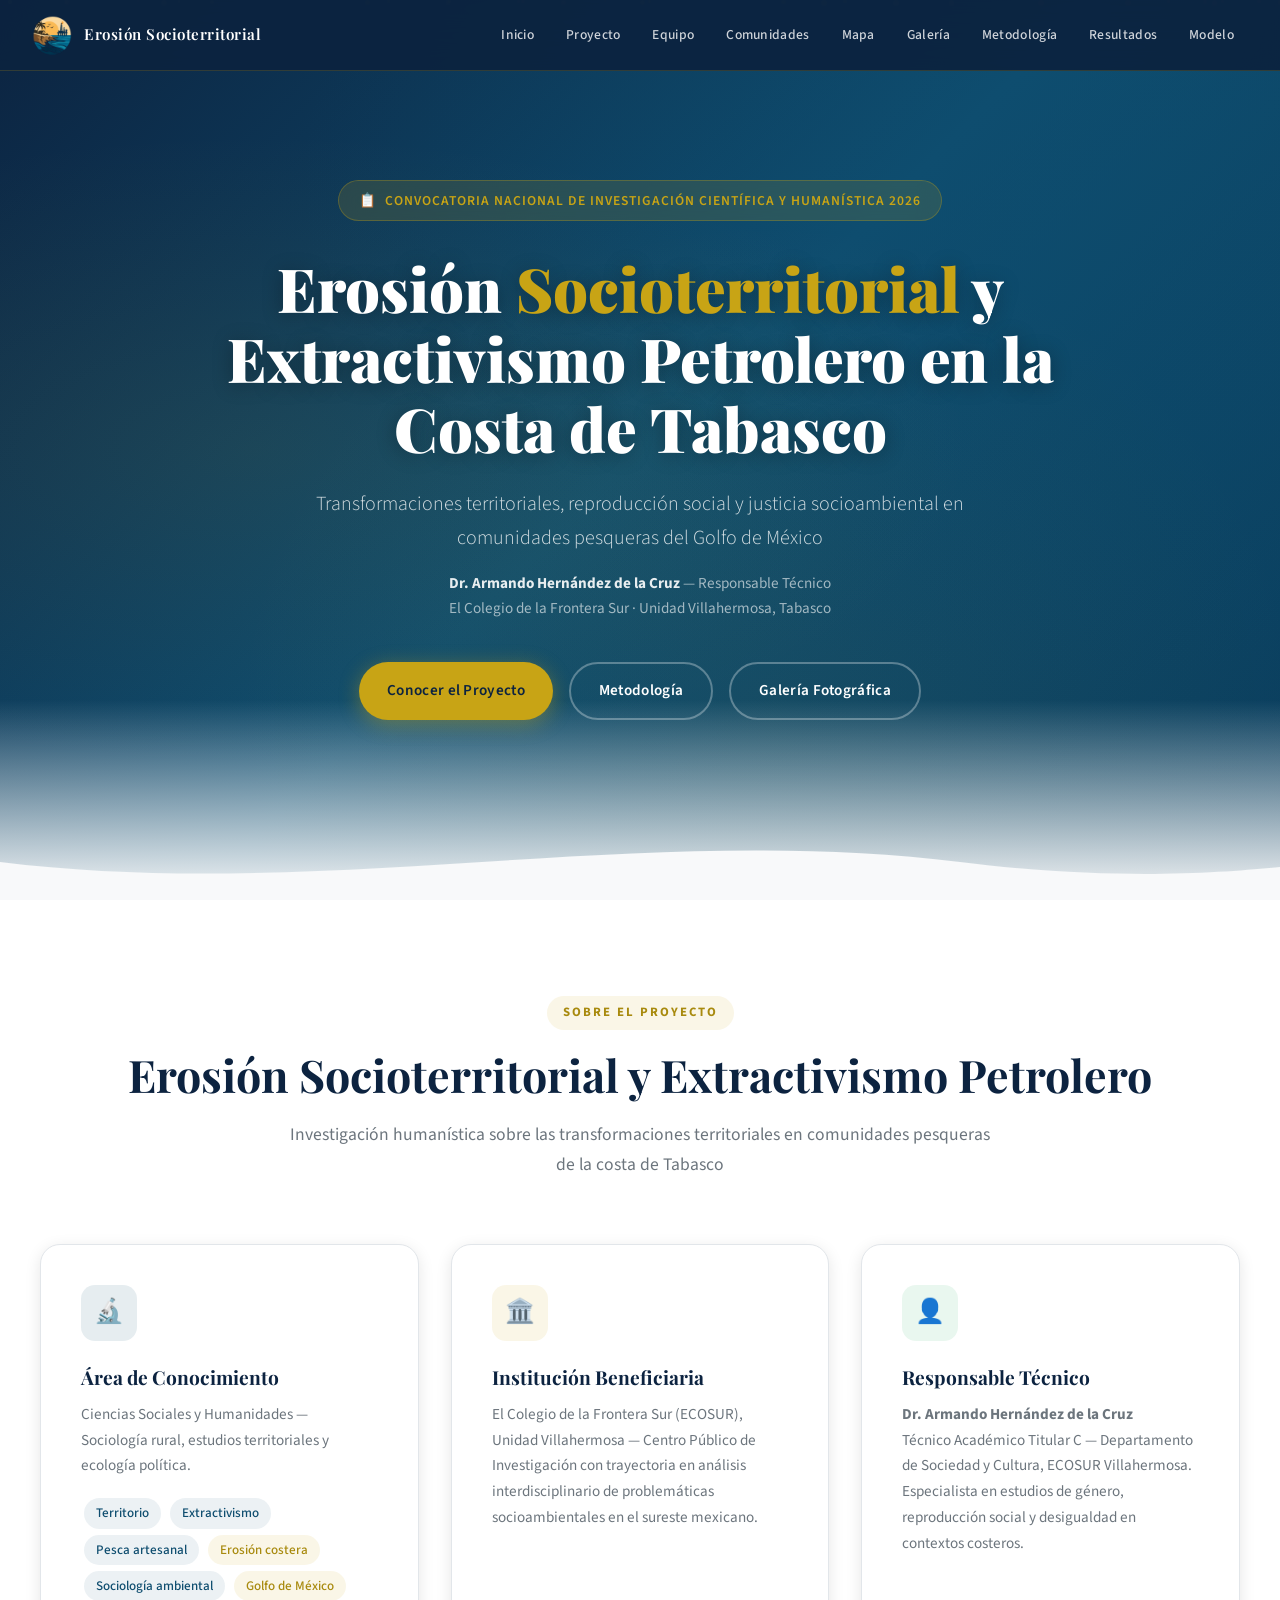
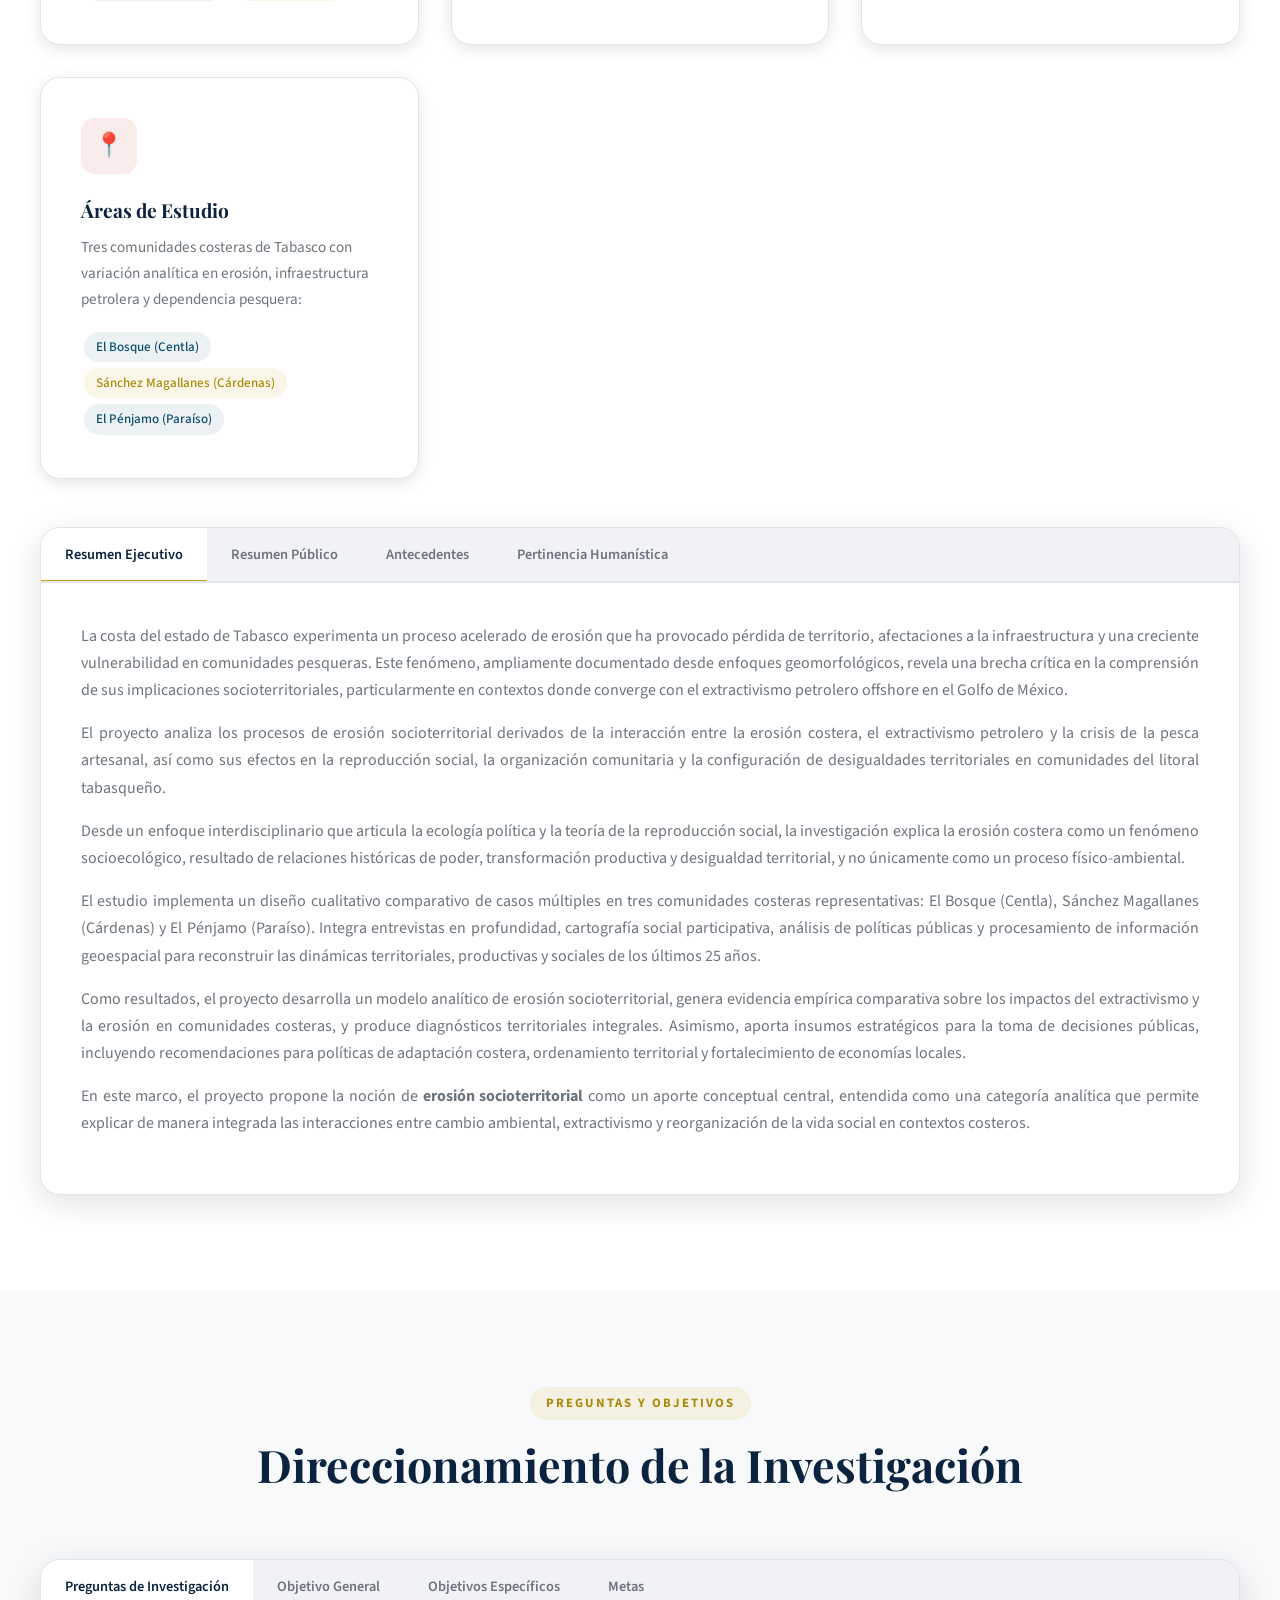
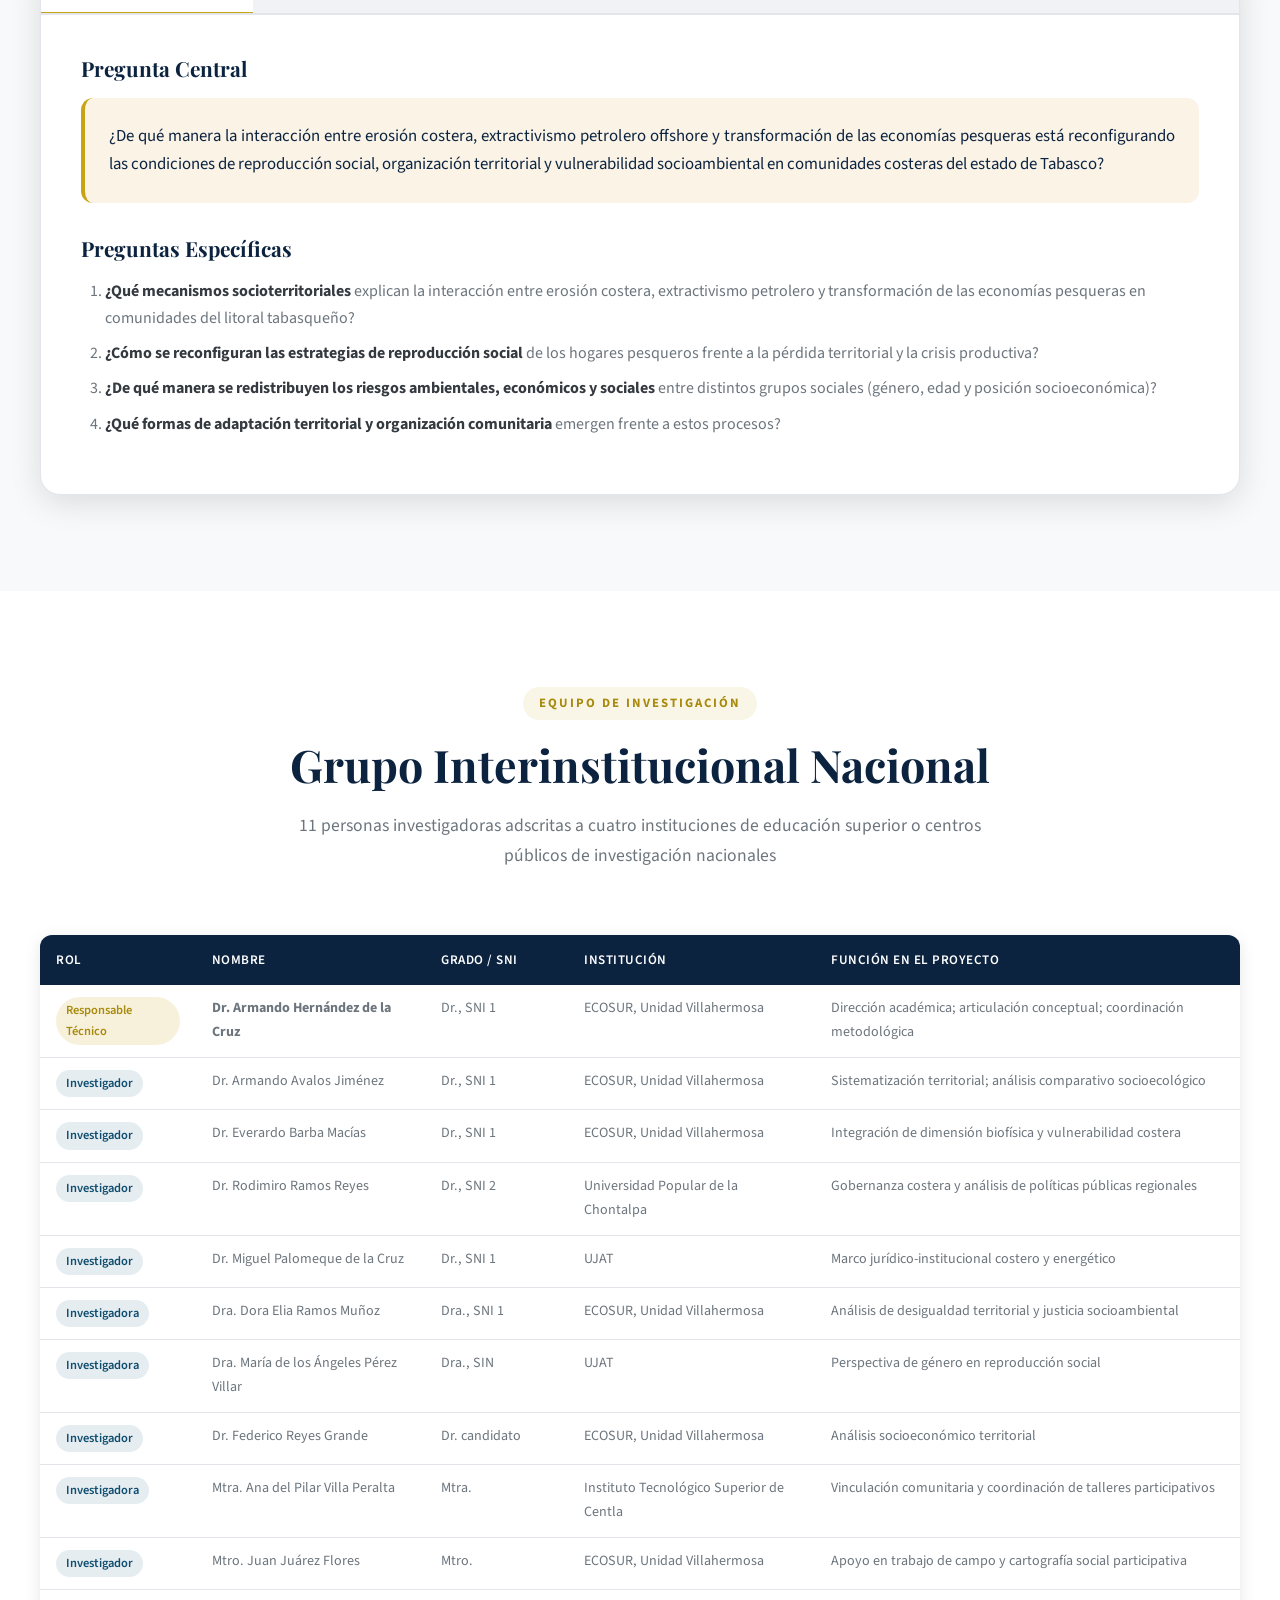
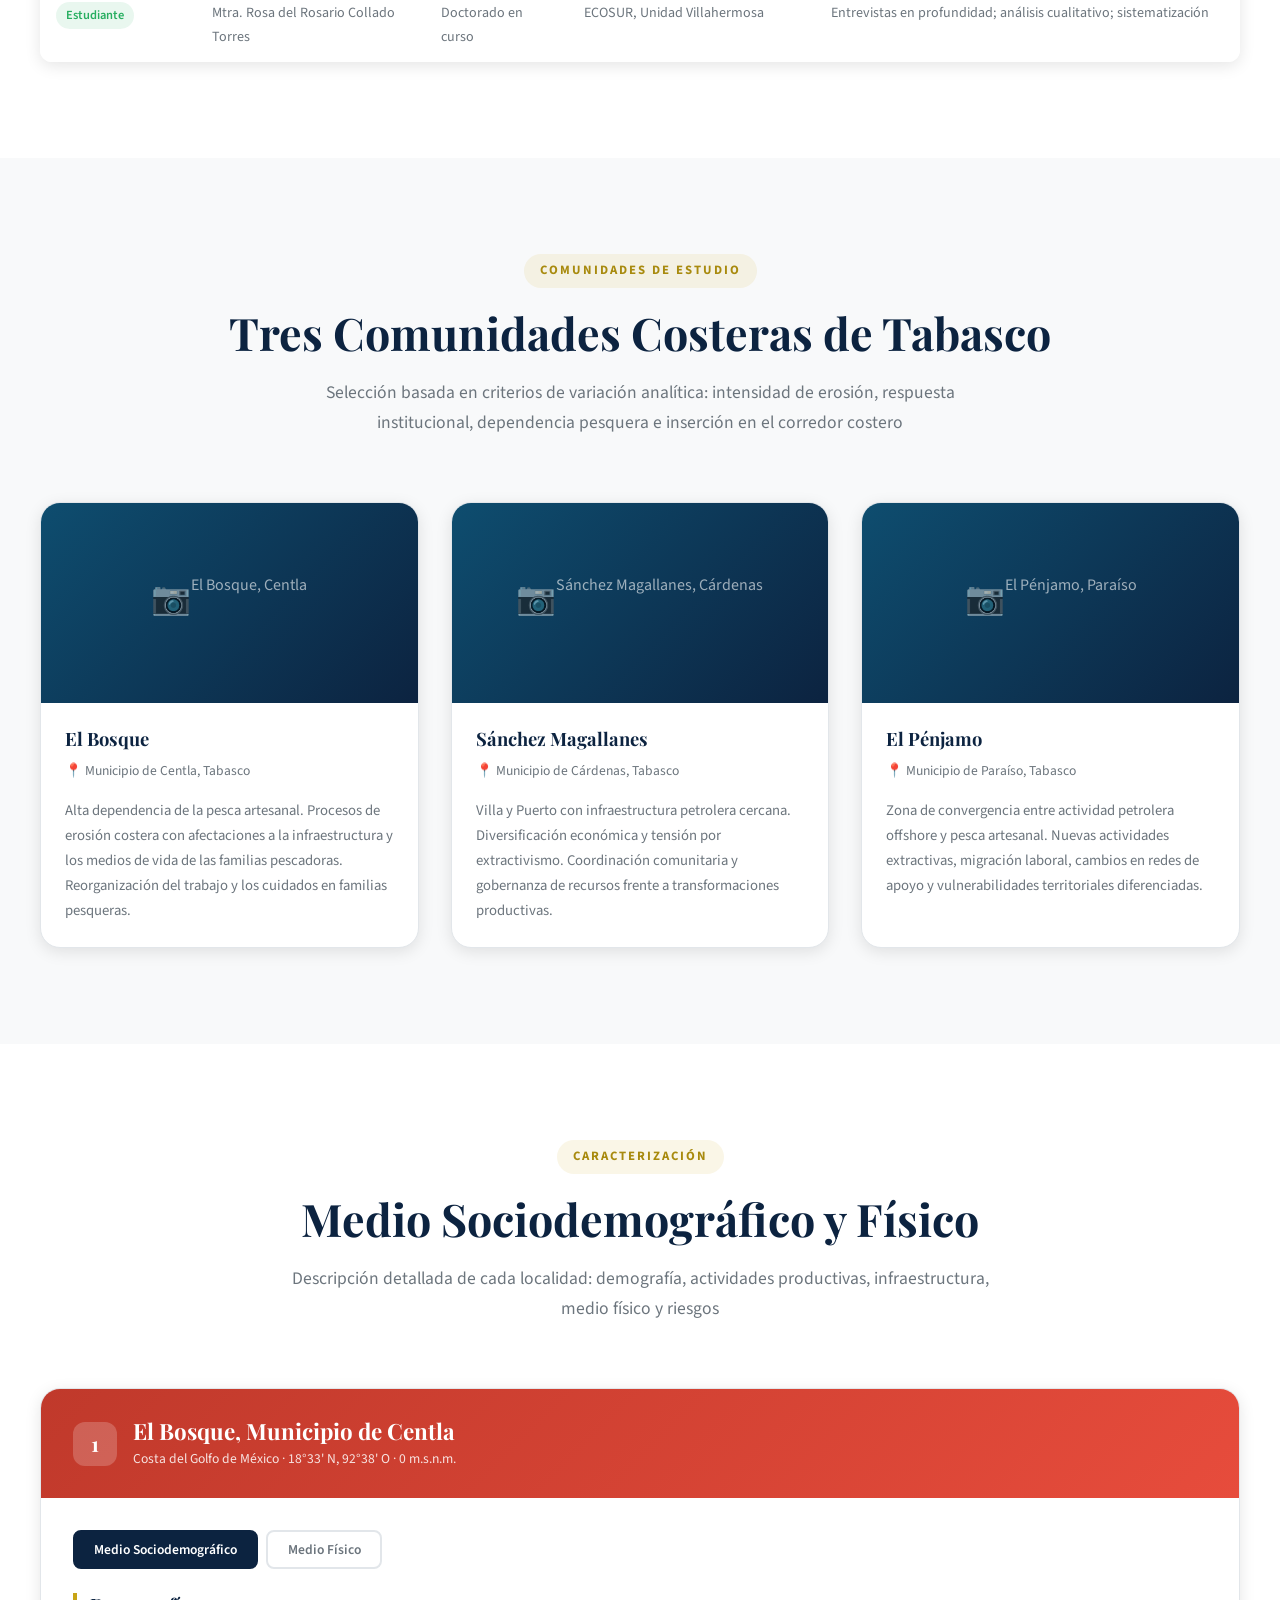
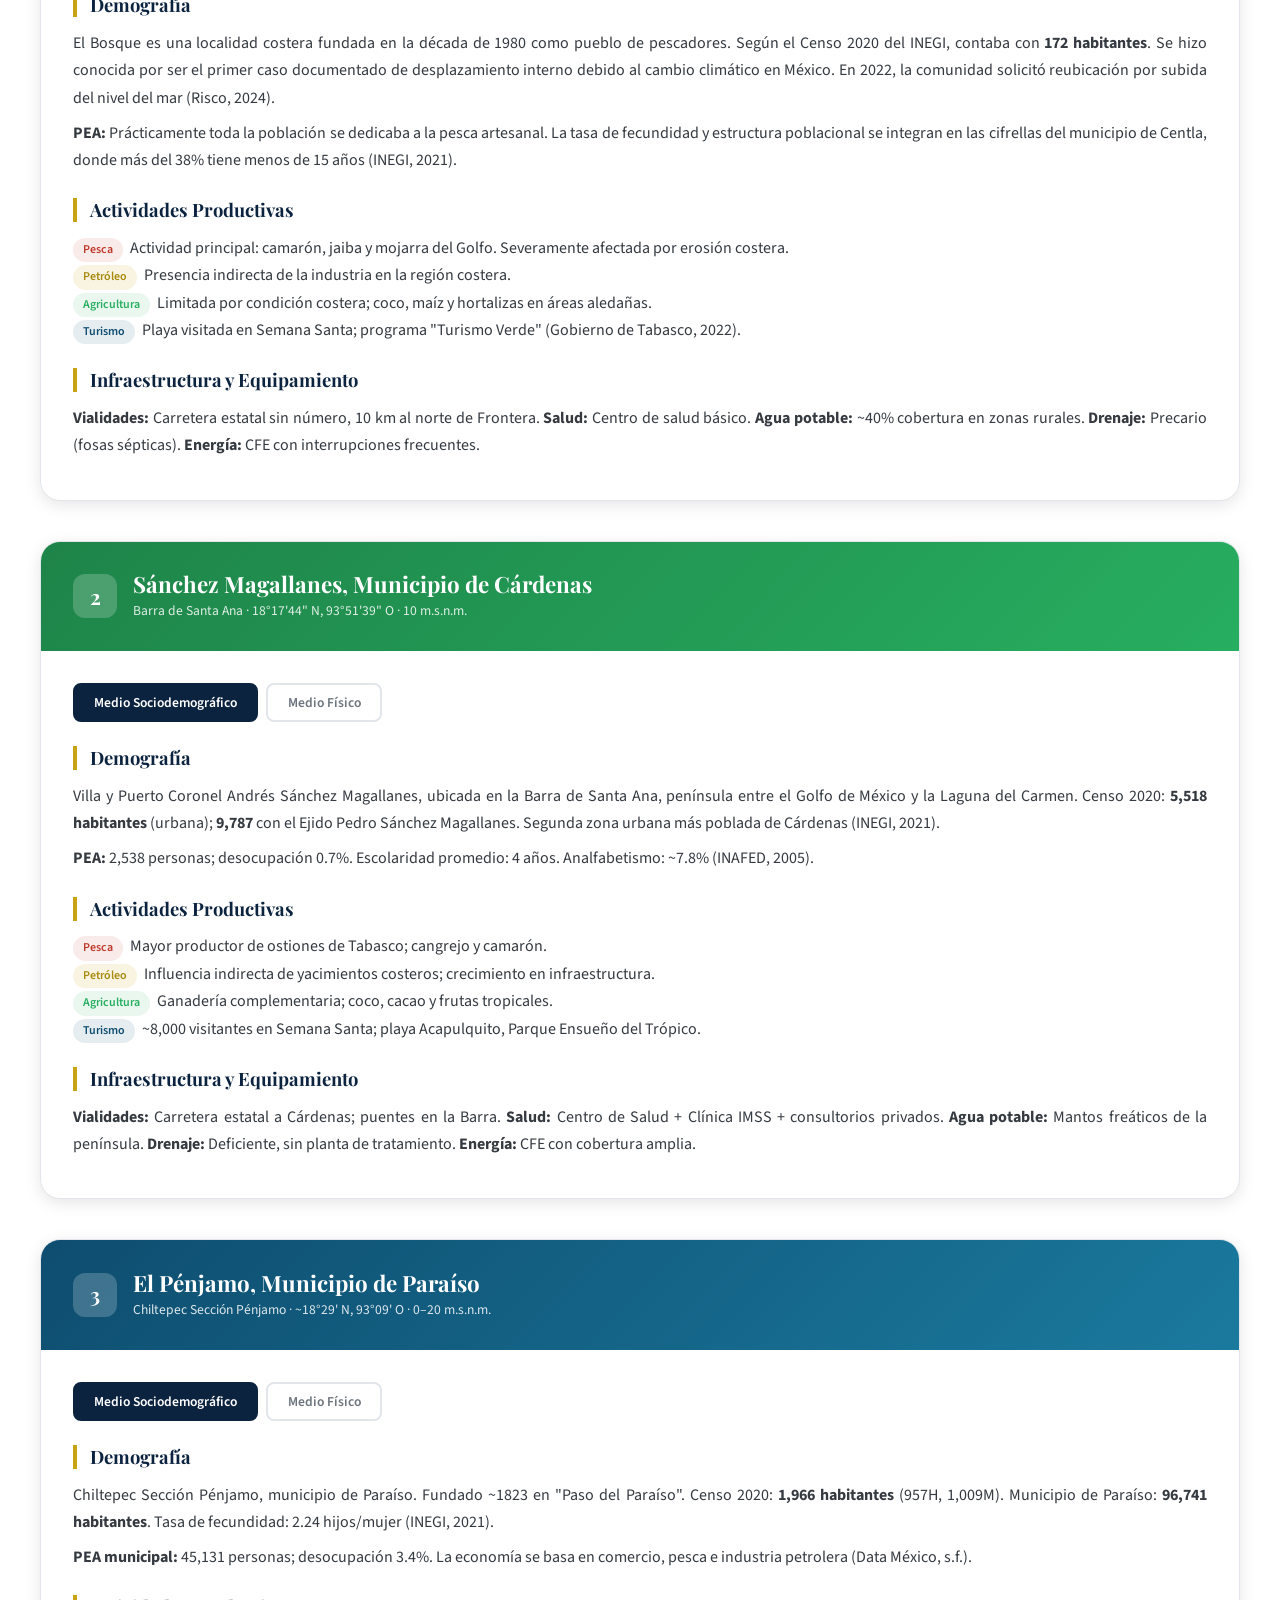
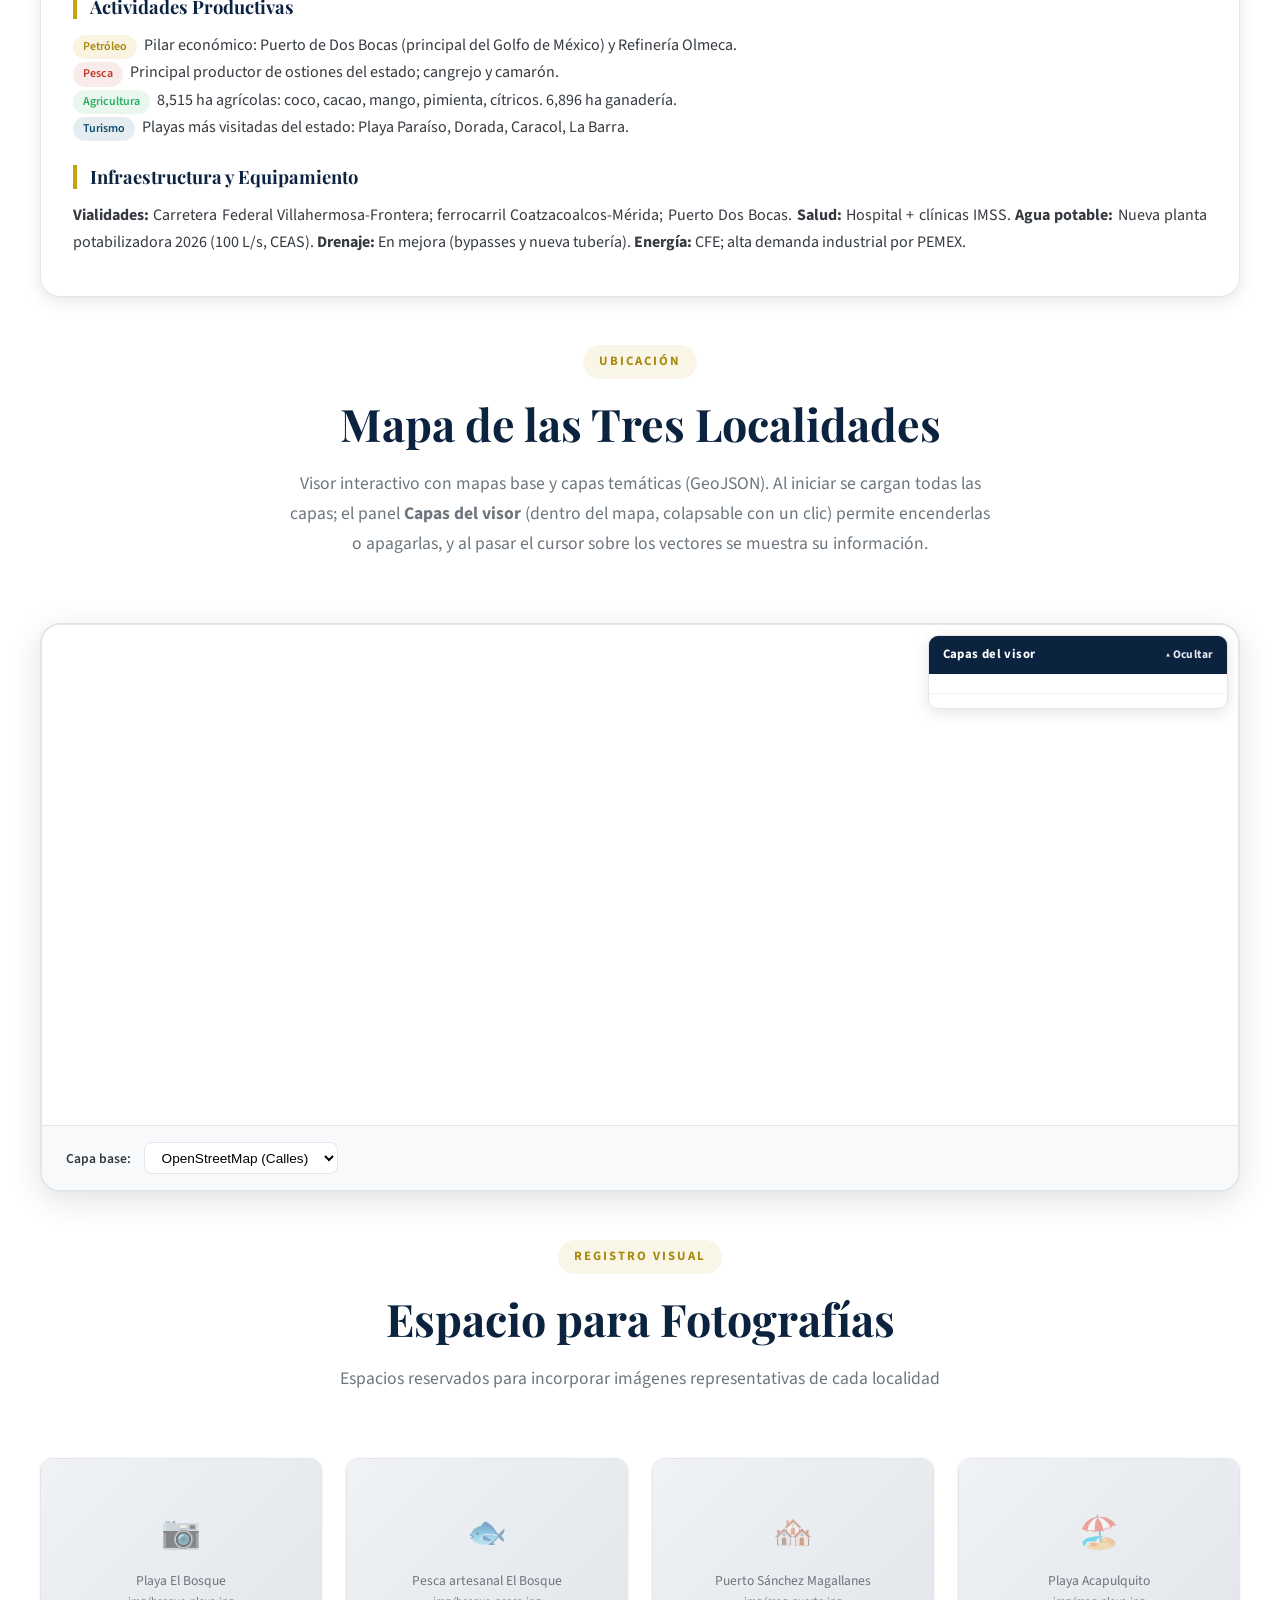
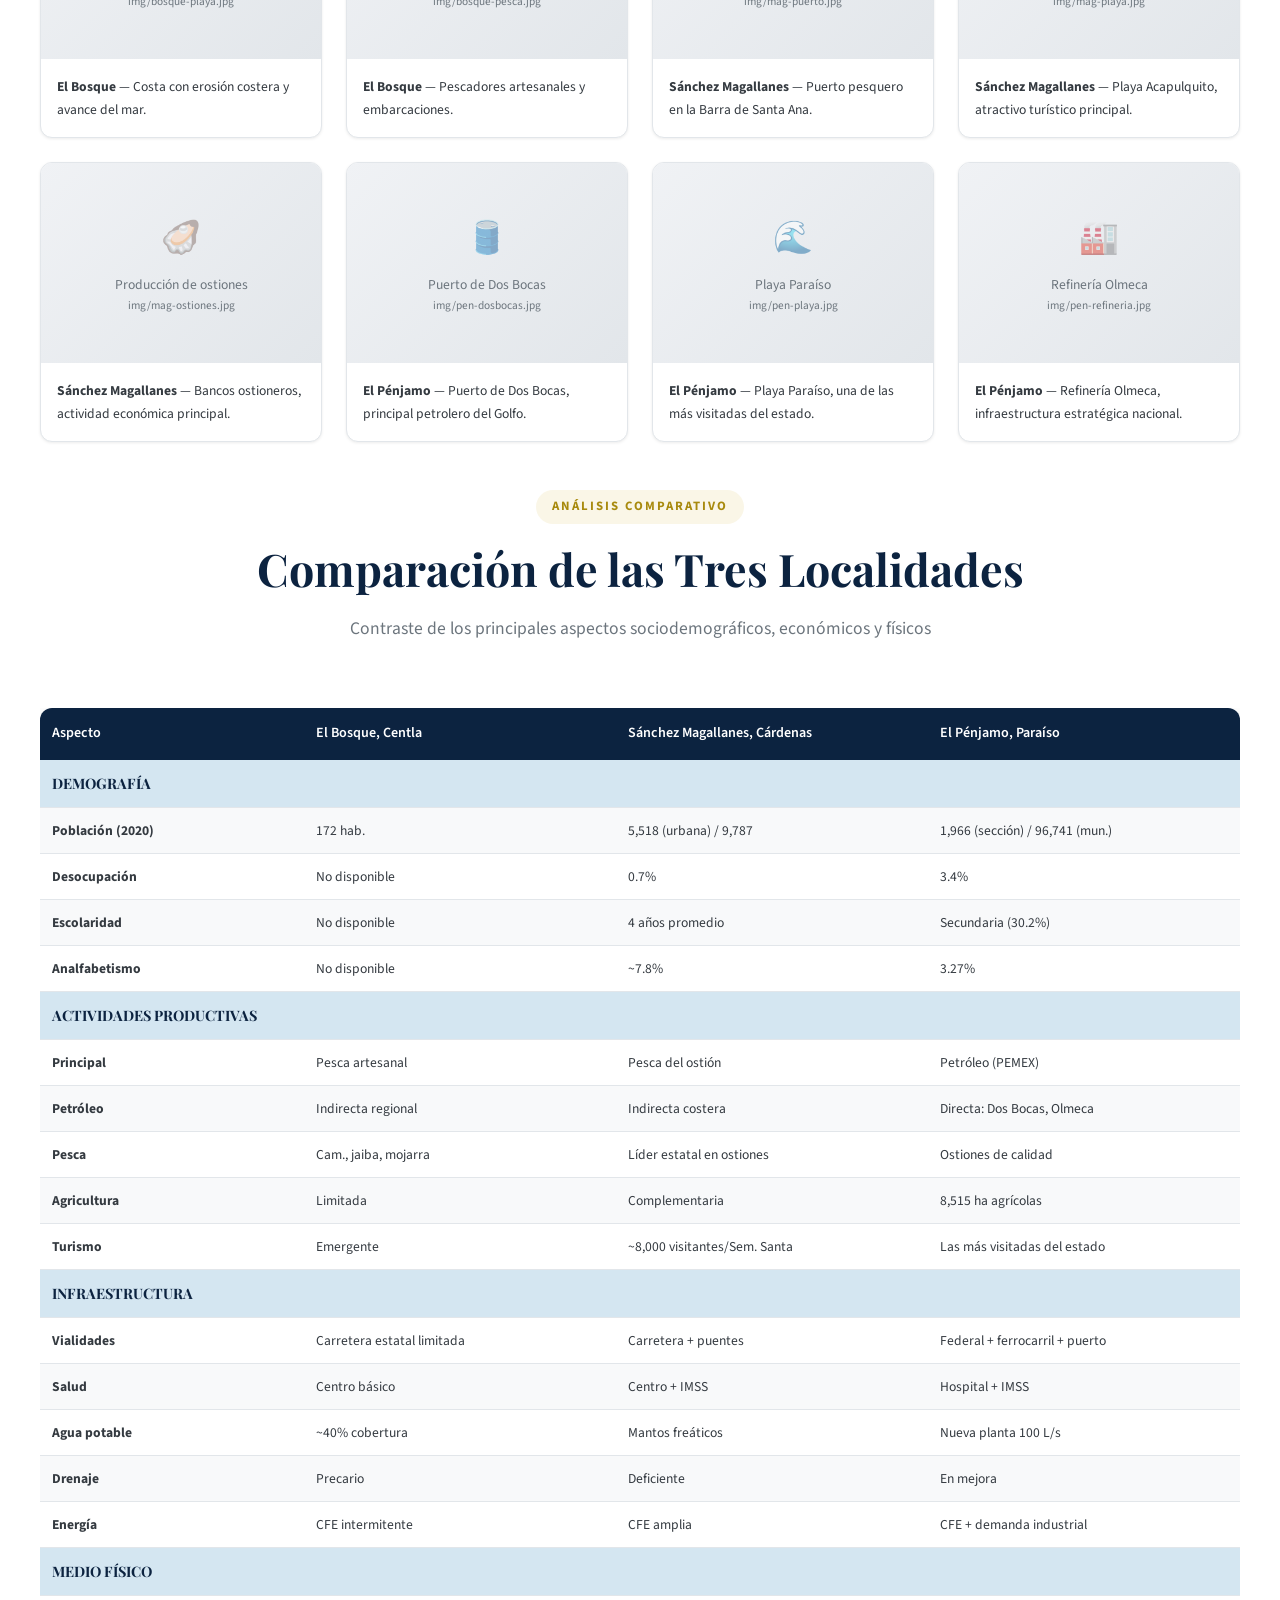
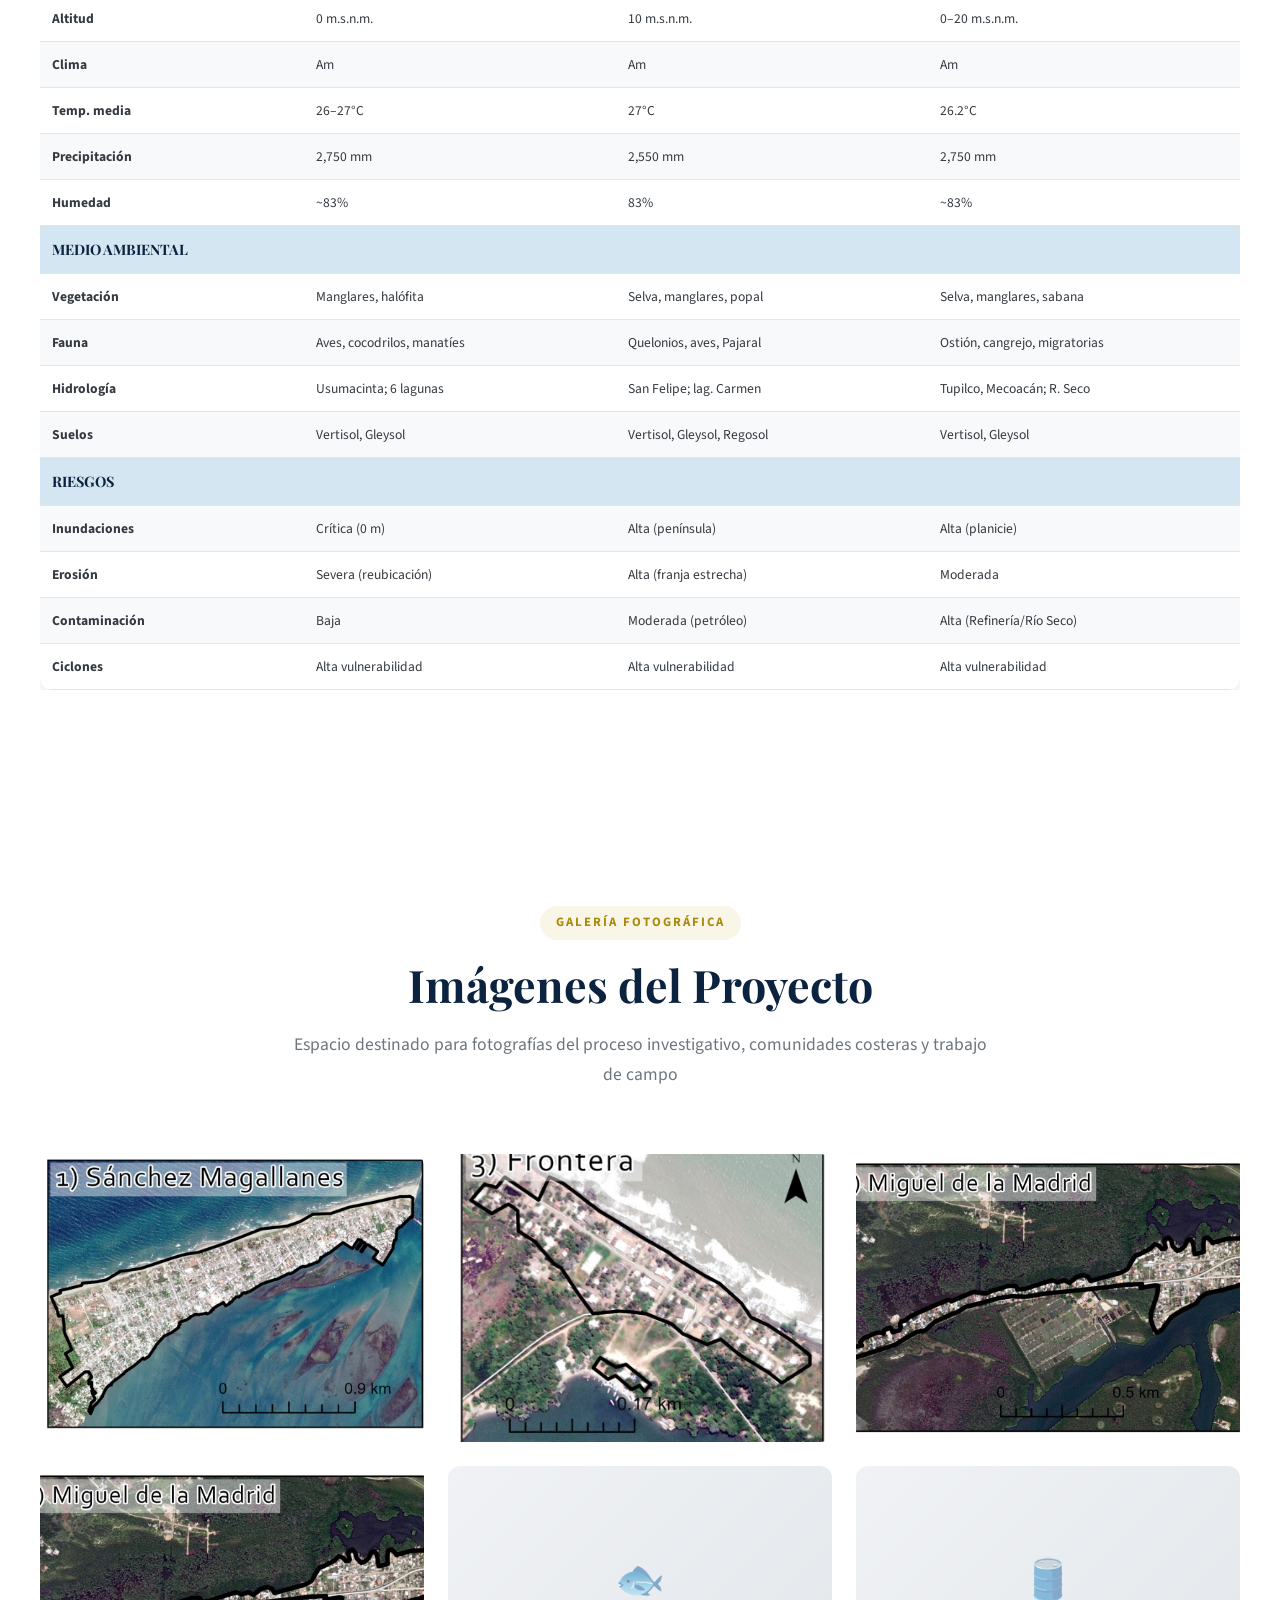
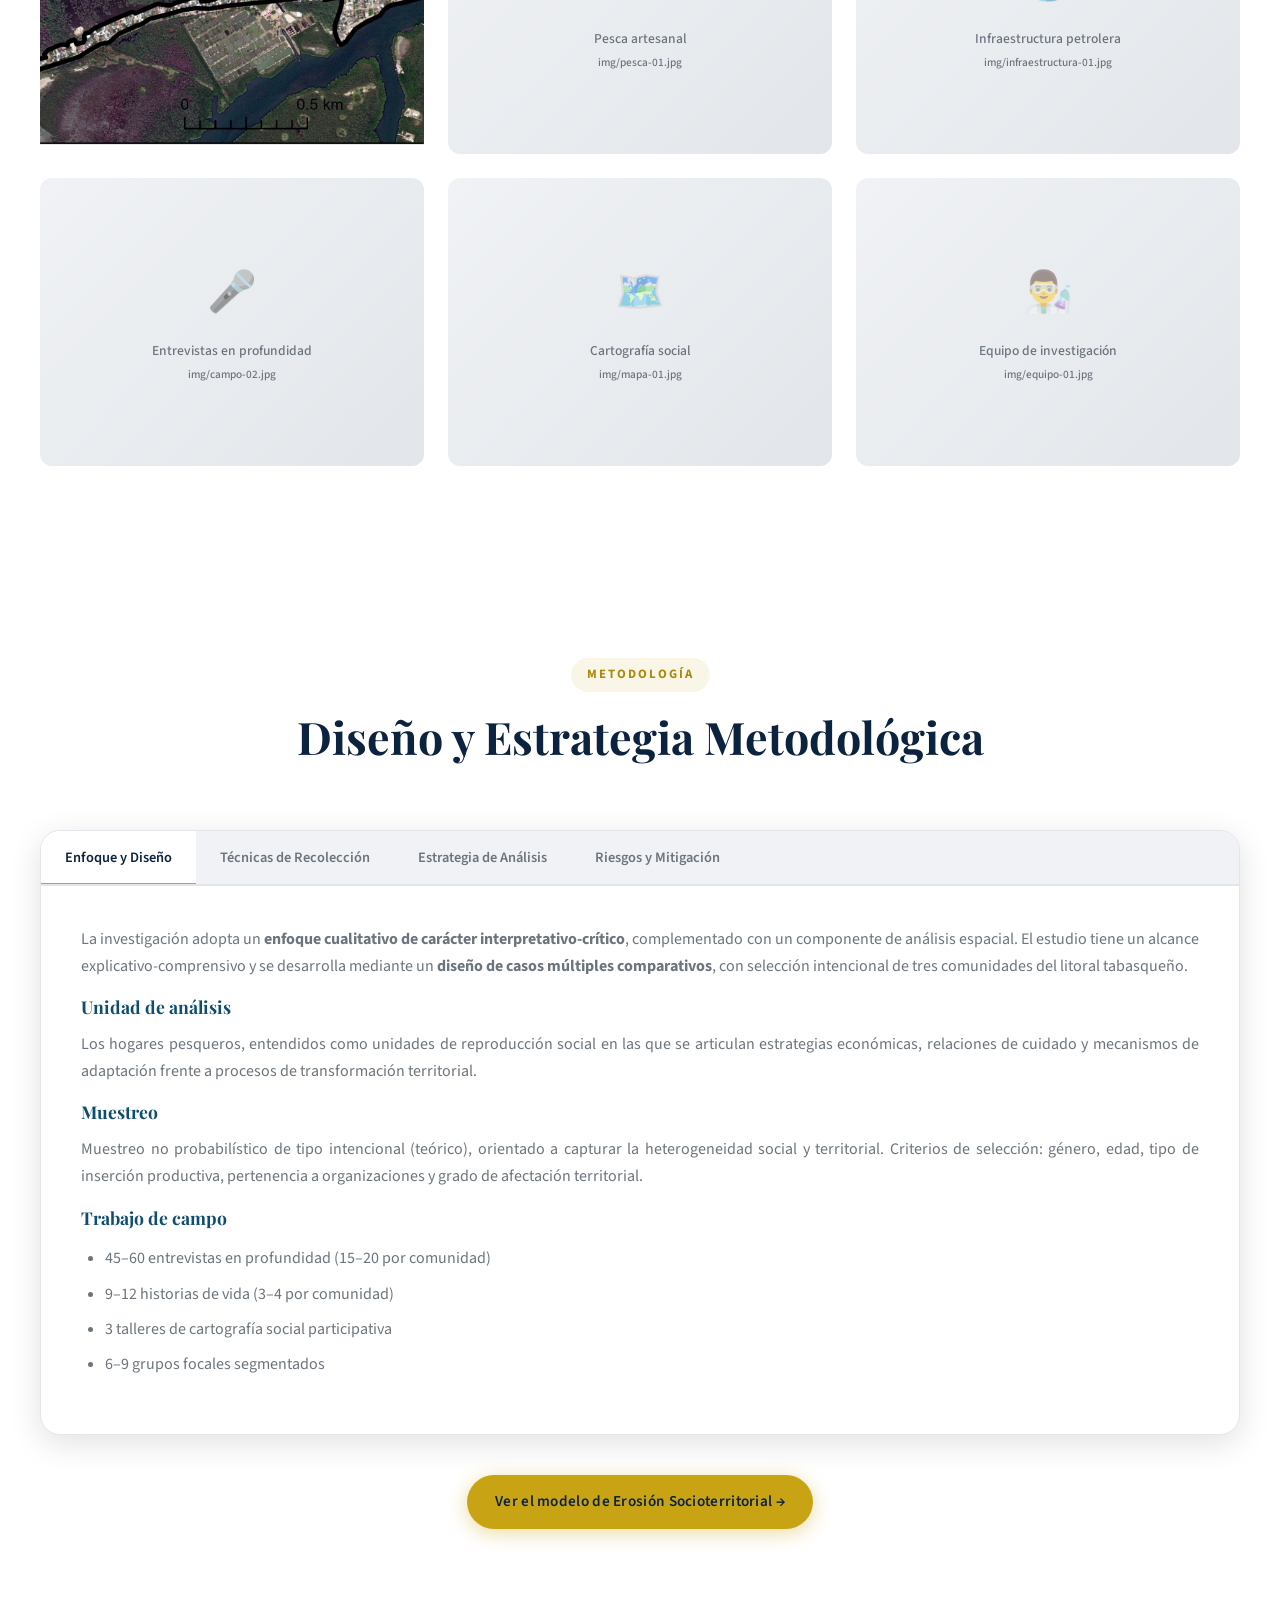
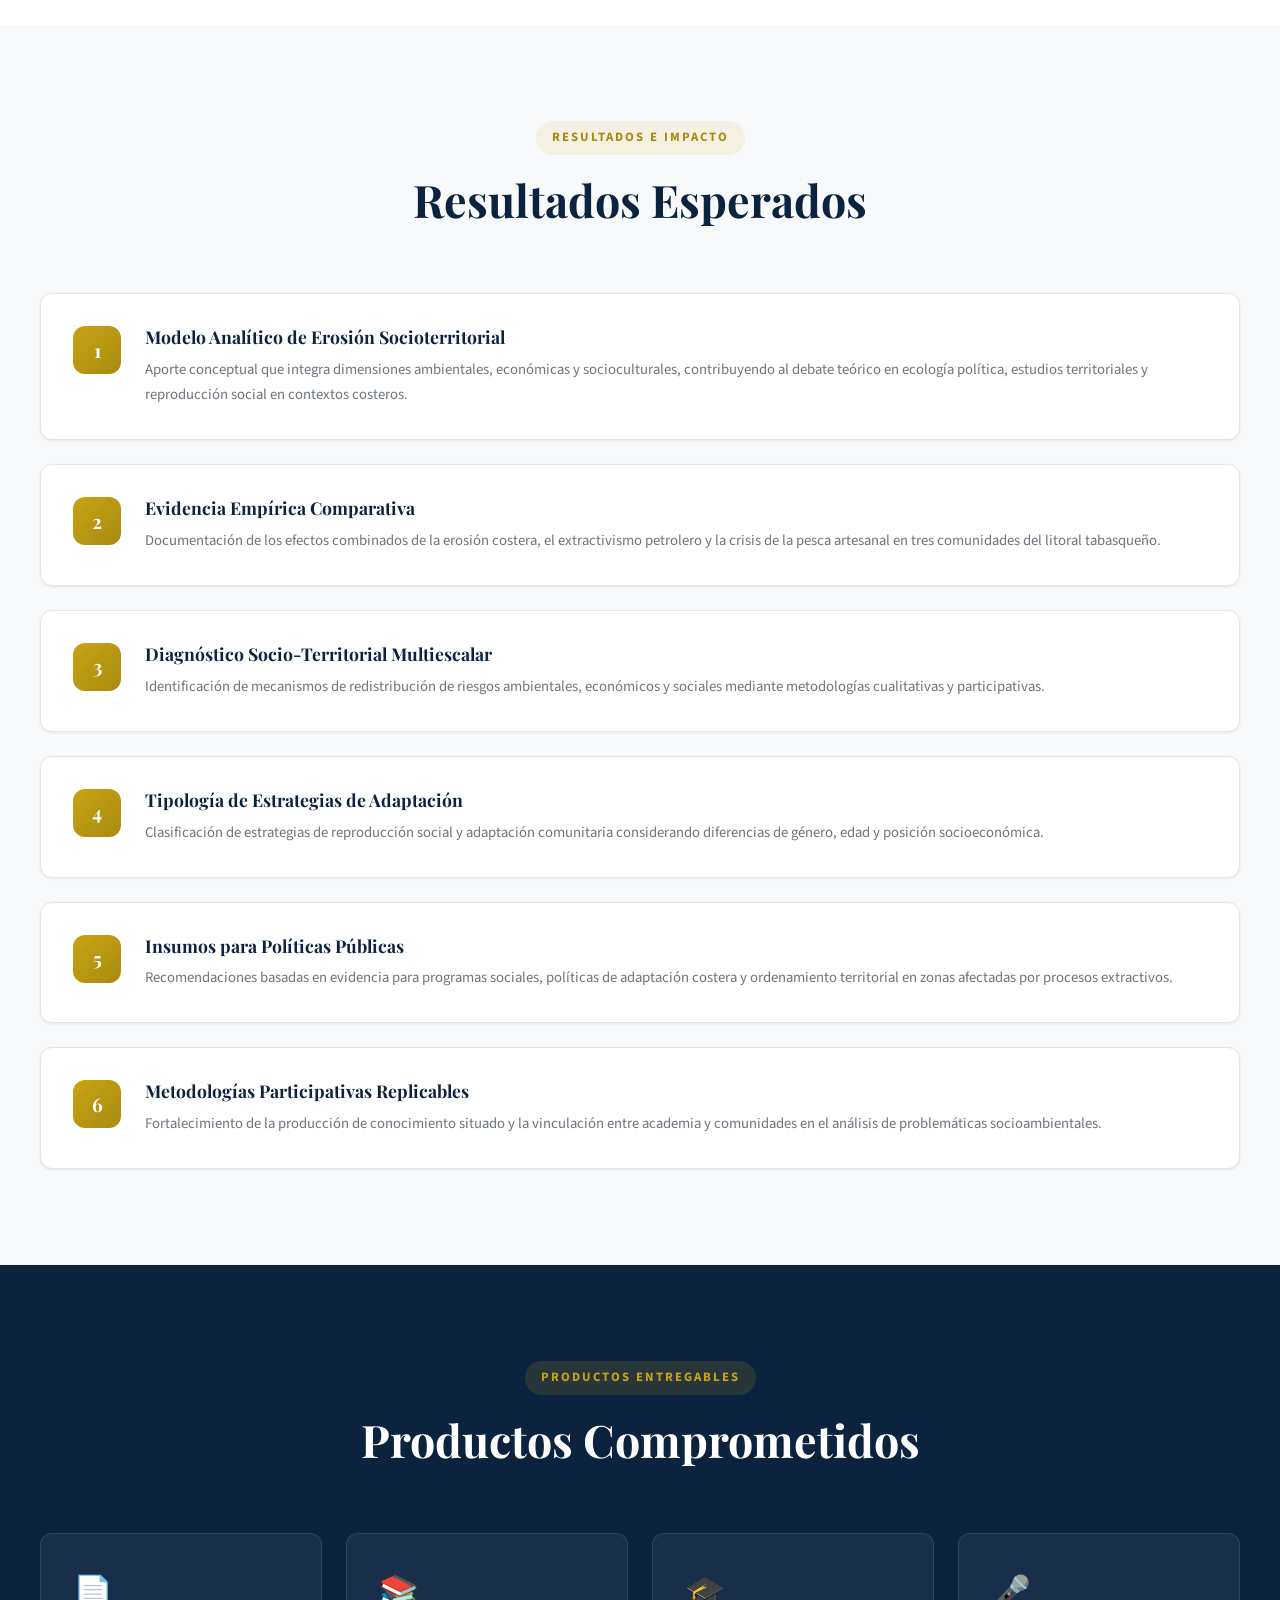
==== commit 76f174b4: "logo izquierda" ====
--- a/index.html
+++ b/index.html
@@ -1261,12 +1261,12 @@
   <footer class="footer">
     <div class="footer-content">
       <div style="display:flex;align-items:flex-start;gap:1.5rem;">
+        <div style="flex:0 0 auto;">
+          <img src="img/logo-erosion.png" alt="Logotipo Erosión Socioterritorial" style="width:120px;height:auto;border-radius:12px;">
+        </div>
         <div style="flex:1 1 auto;">
           <h4>Erosión Socioterritorial y Extractivismo Petrolero en la Costa de Tabasco</h4>
           <p>Proyecto de investigación humanística autorizado por la Convocatoria Nacional de Investigación Científica y Humanística 2026. El Colegio de la Frontera Sur, Unidad Villahermosa, Tabasco.</p>
-        </div>
-        <div style="flex:0 0 auto;">
-          <img src="img/logo-erosion.png" alt="Logotipo Erosión Socioterritorial" style="width:120px;height:auto;border-radius:12px;">
         </div>
       </div>
       <div>
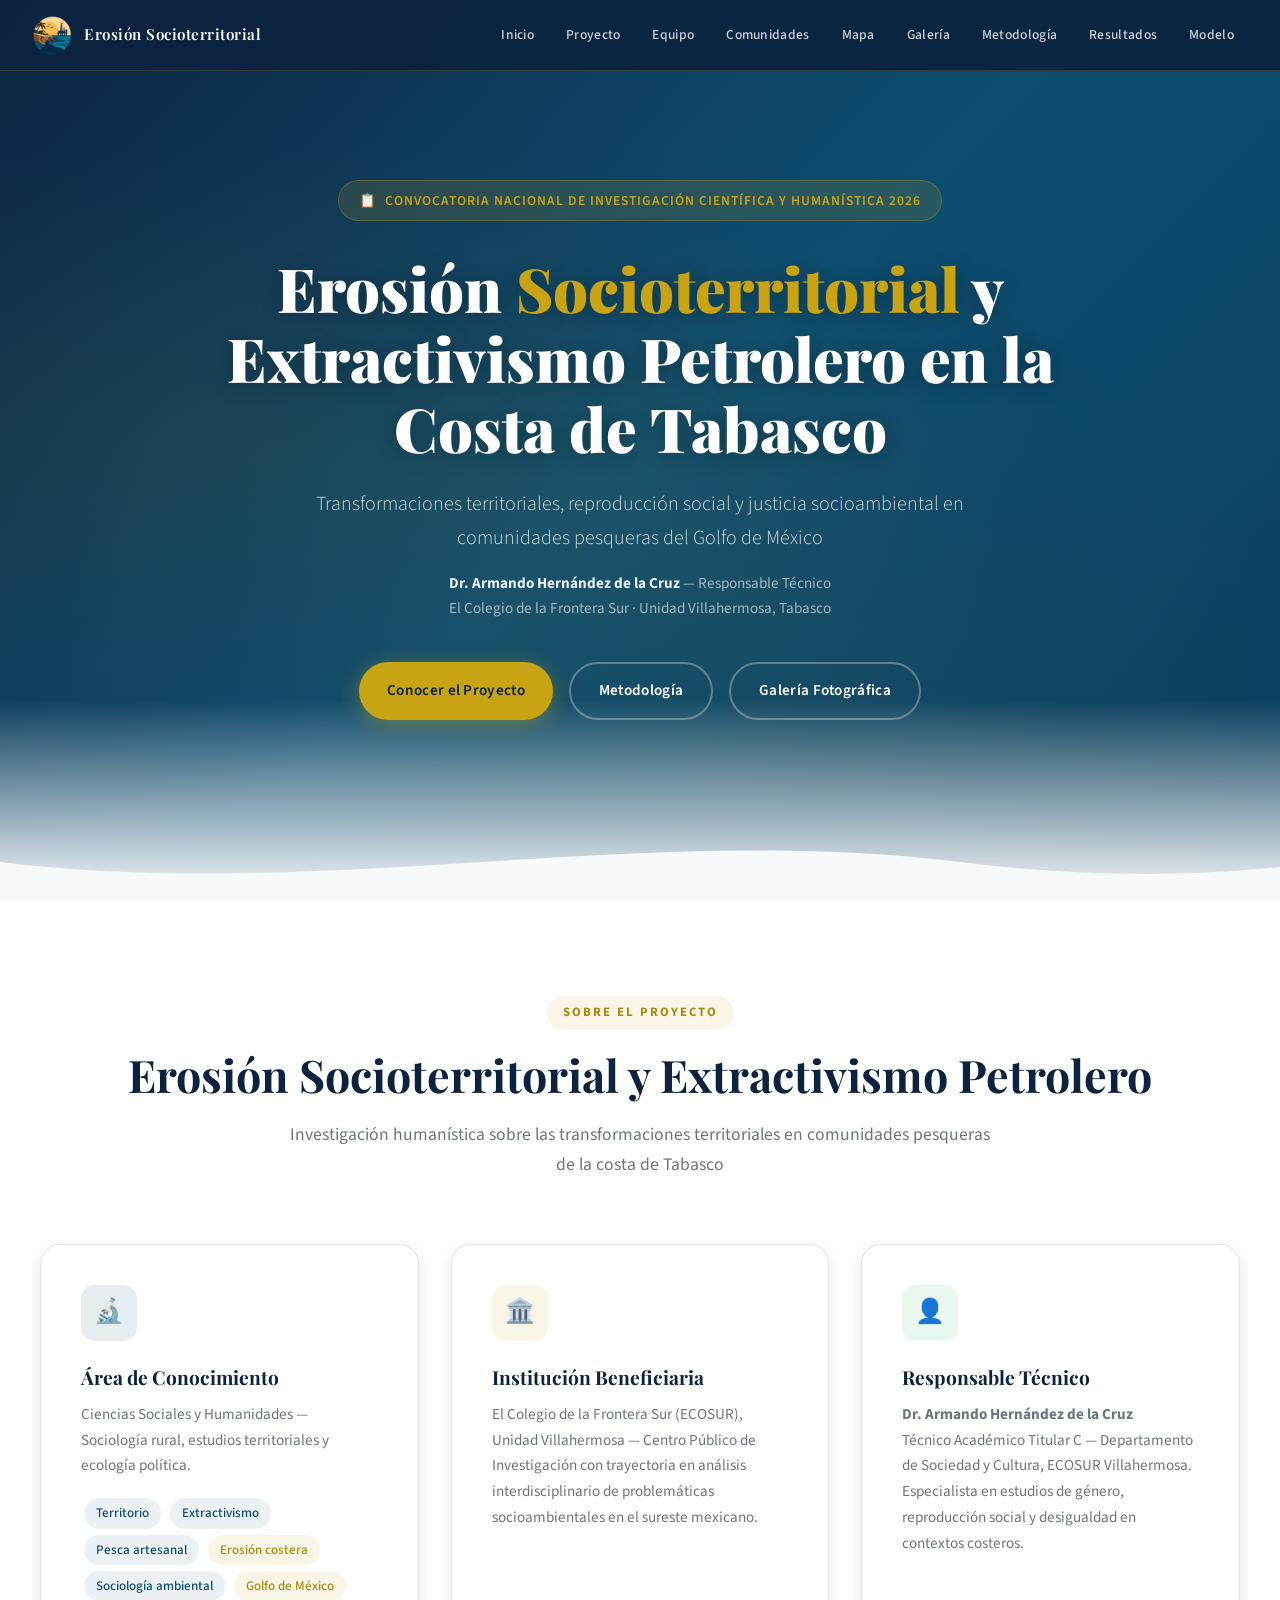
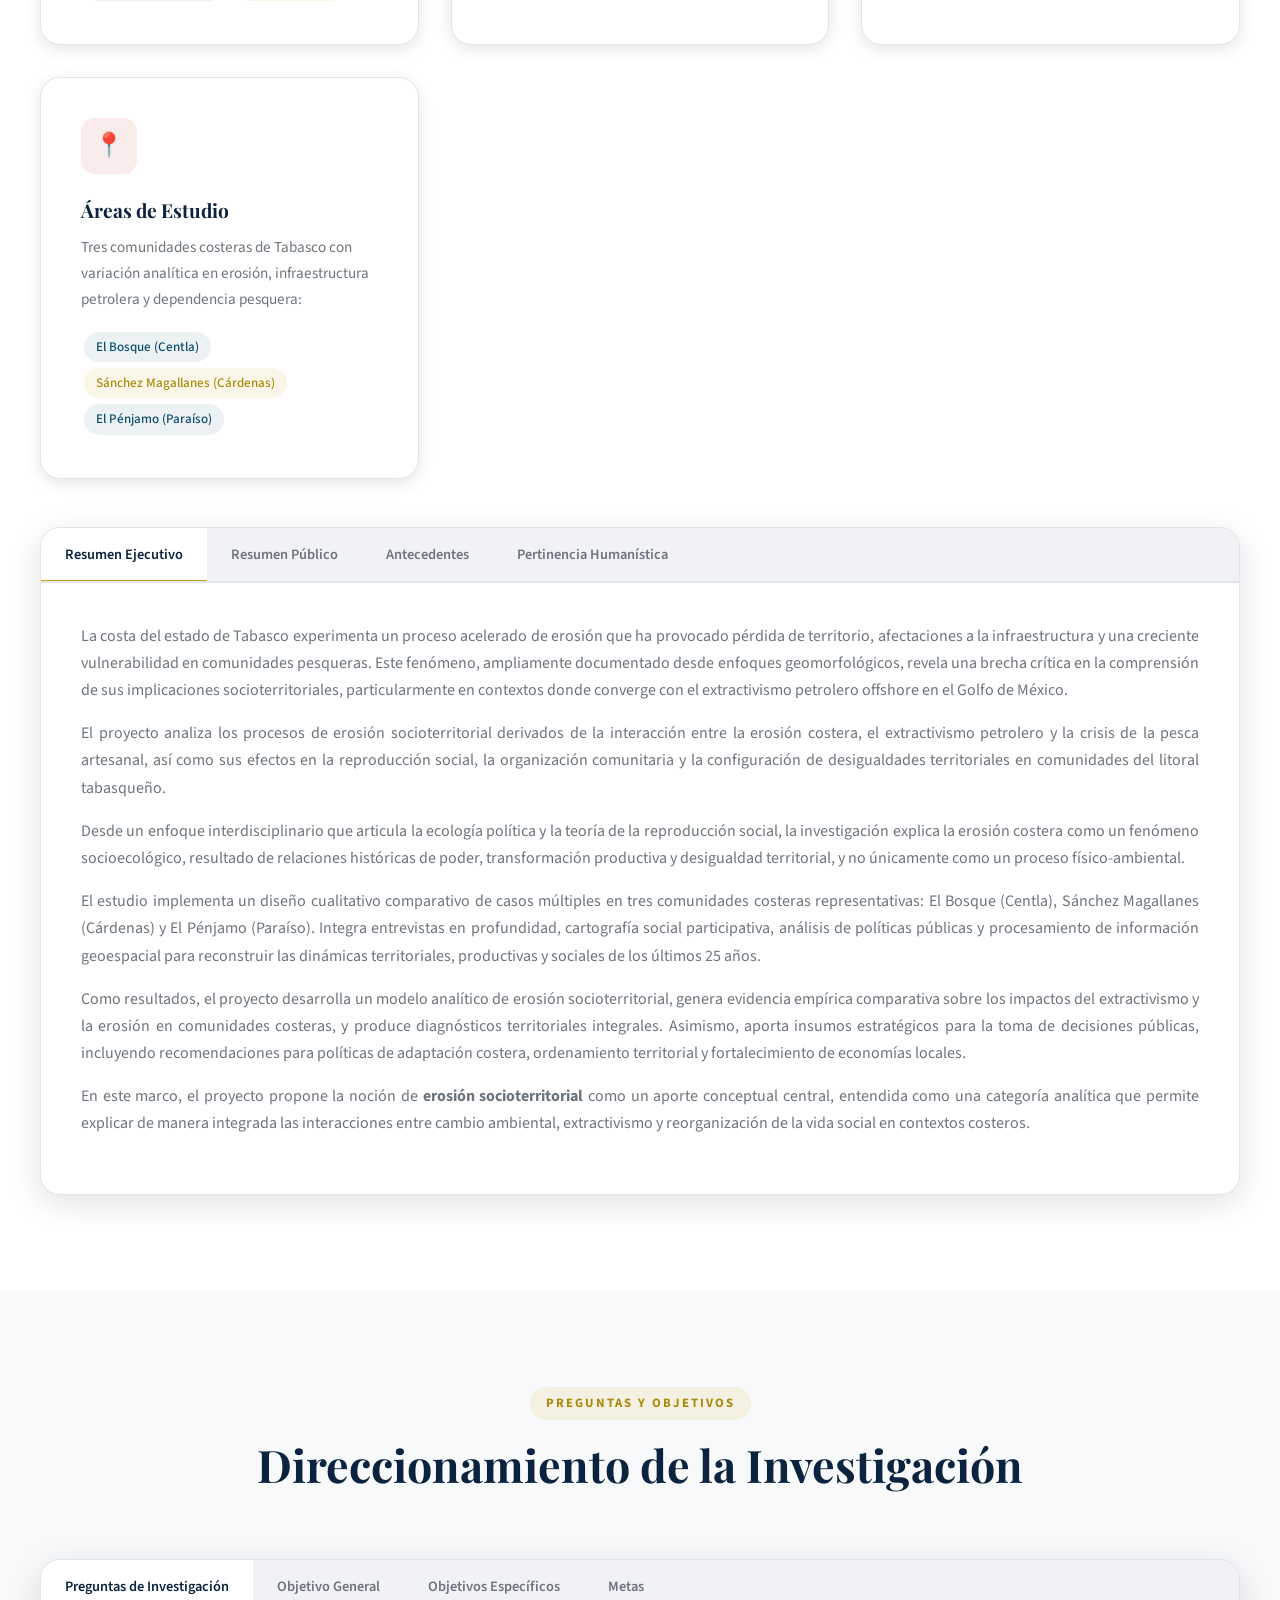
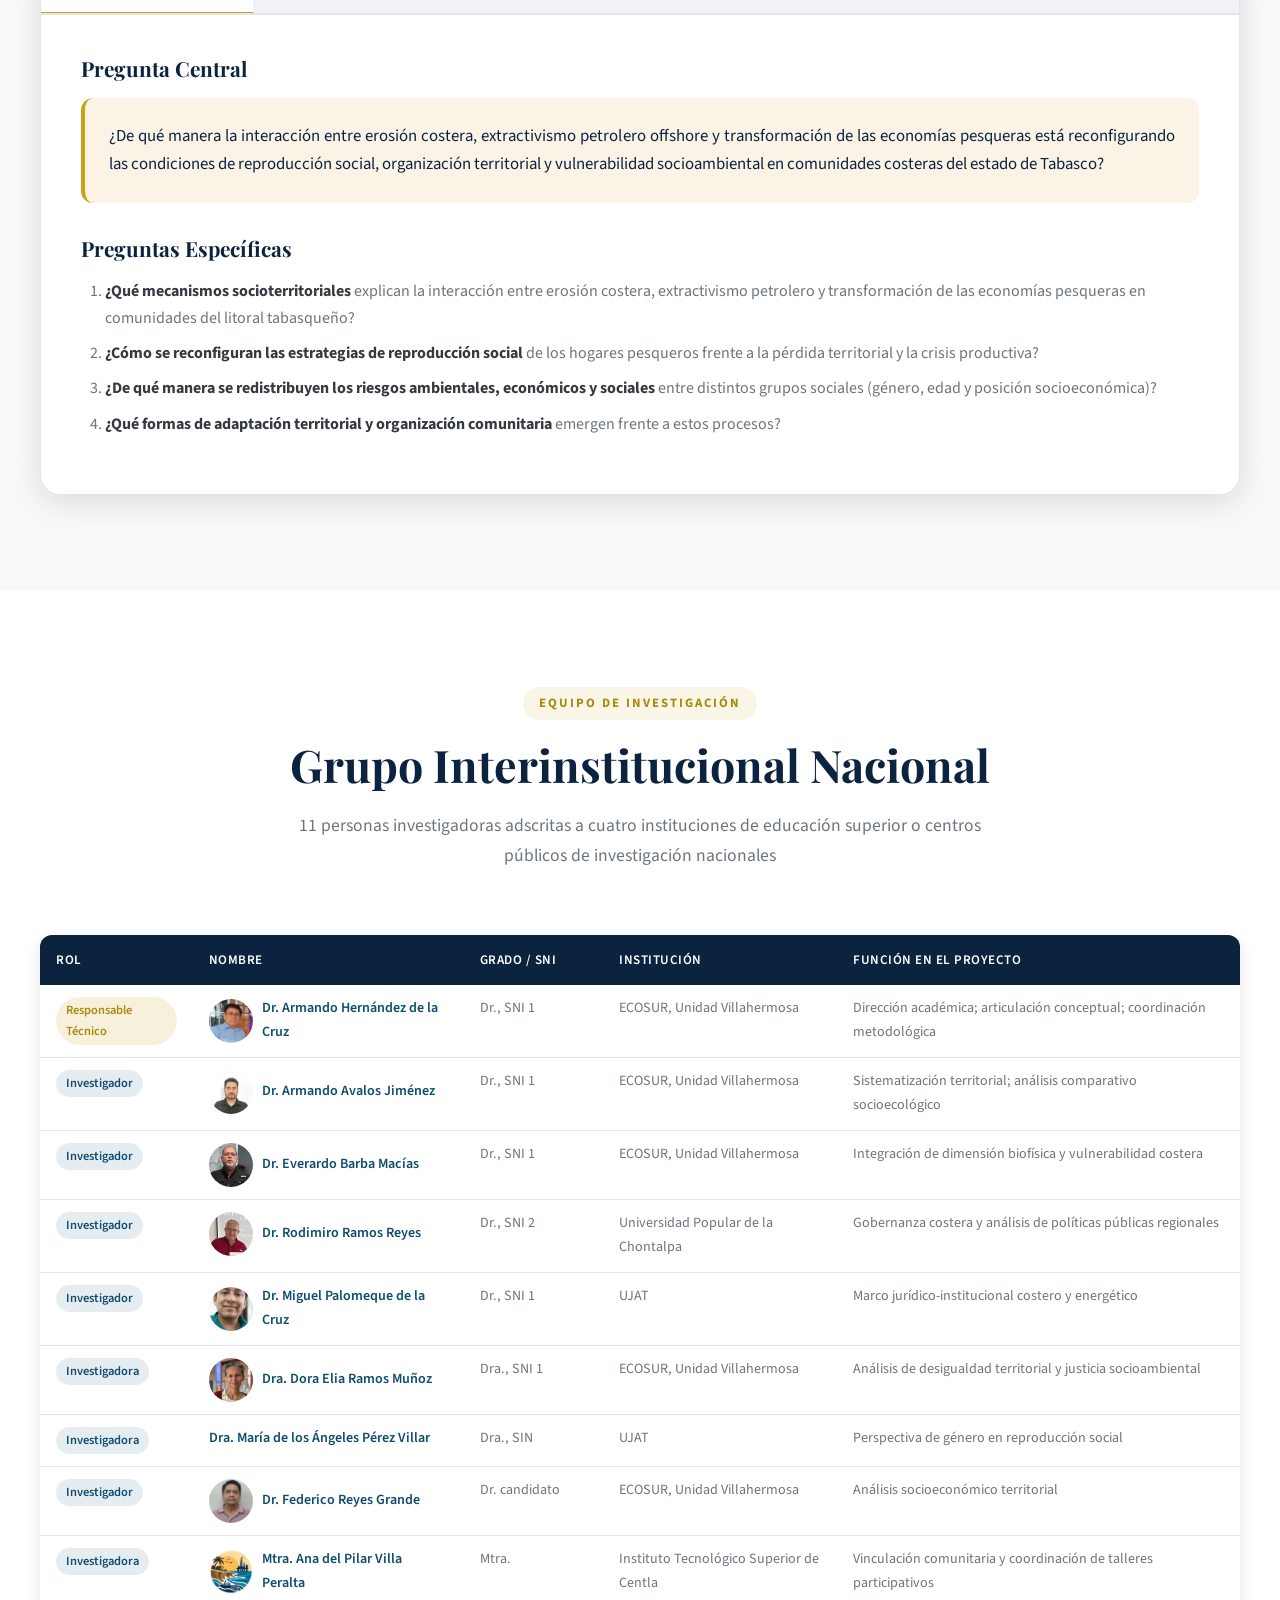
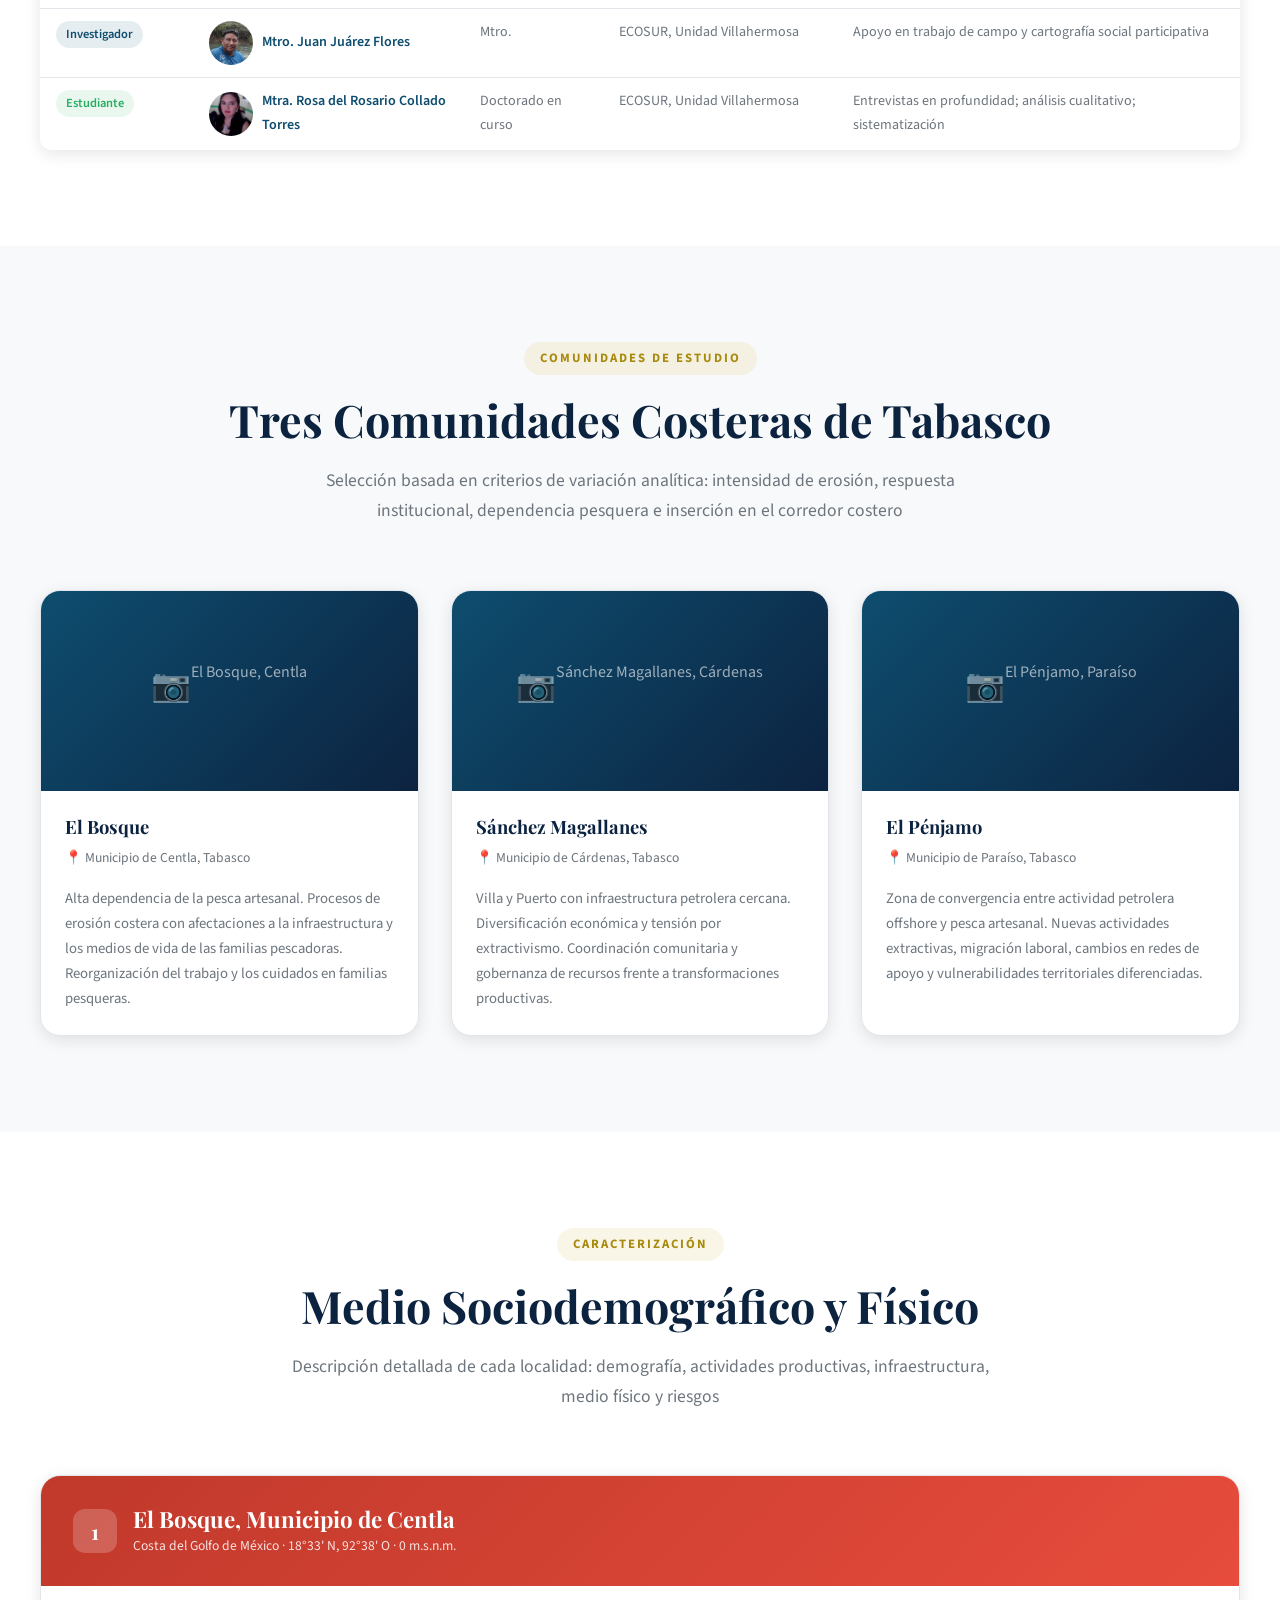
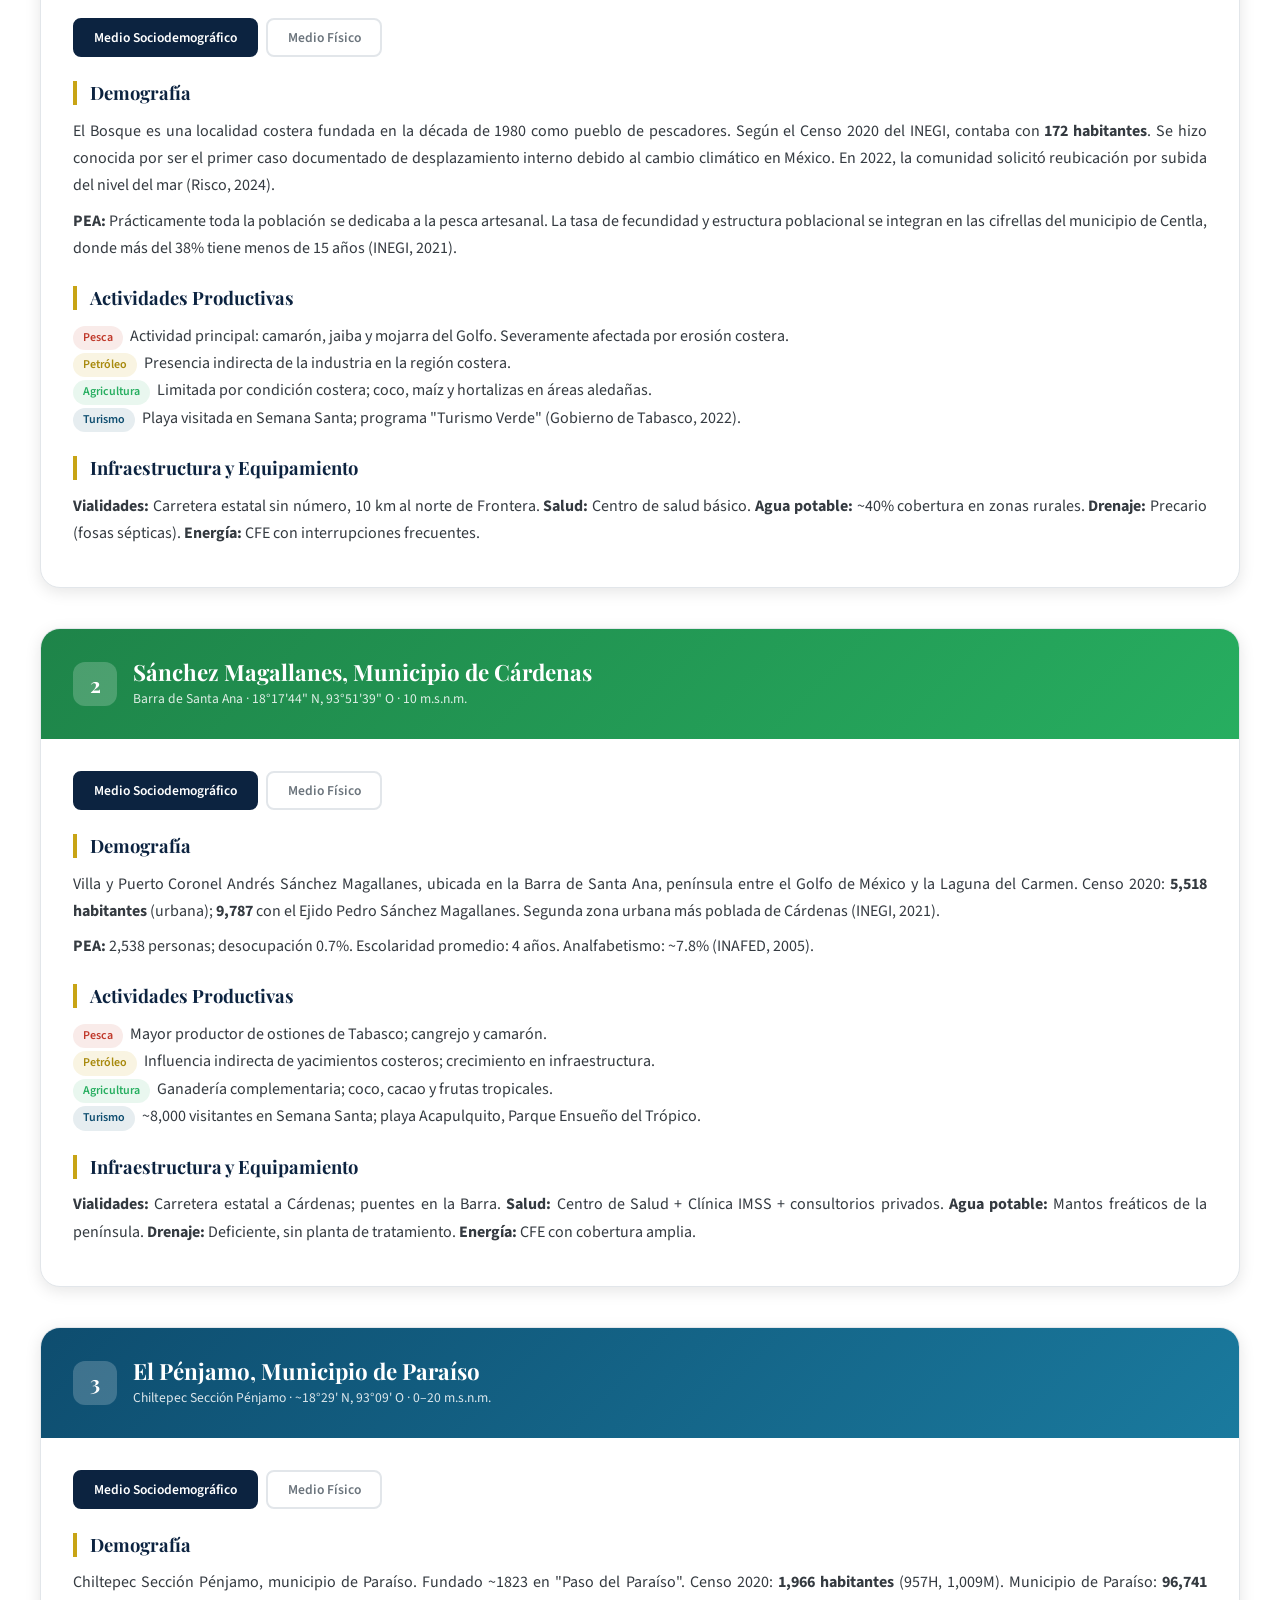
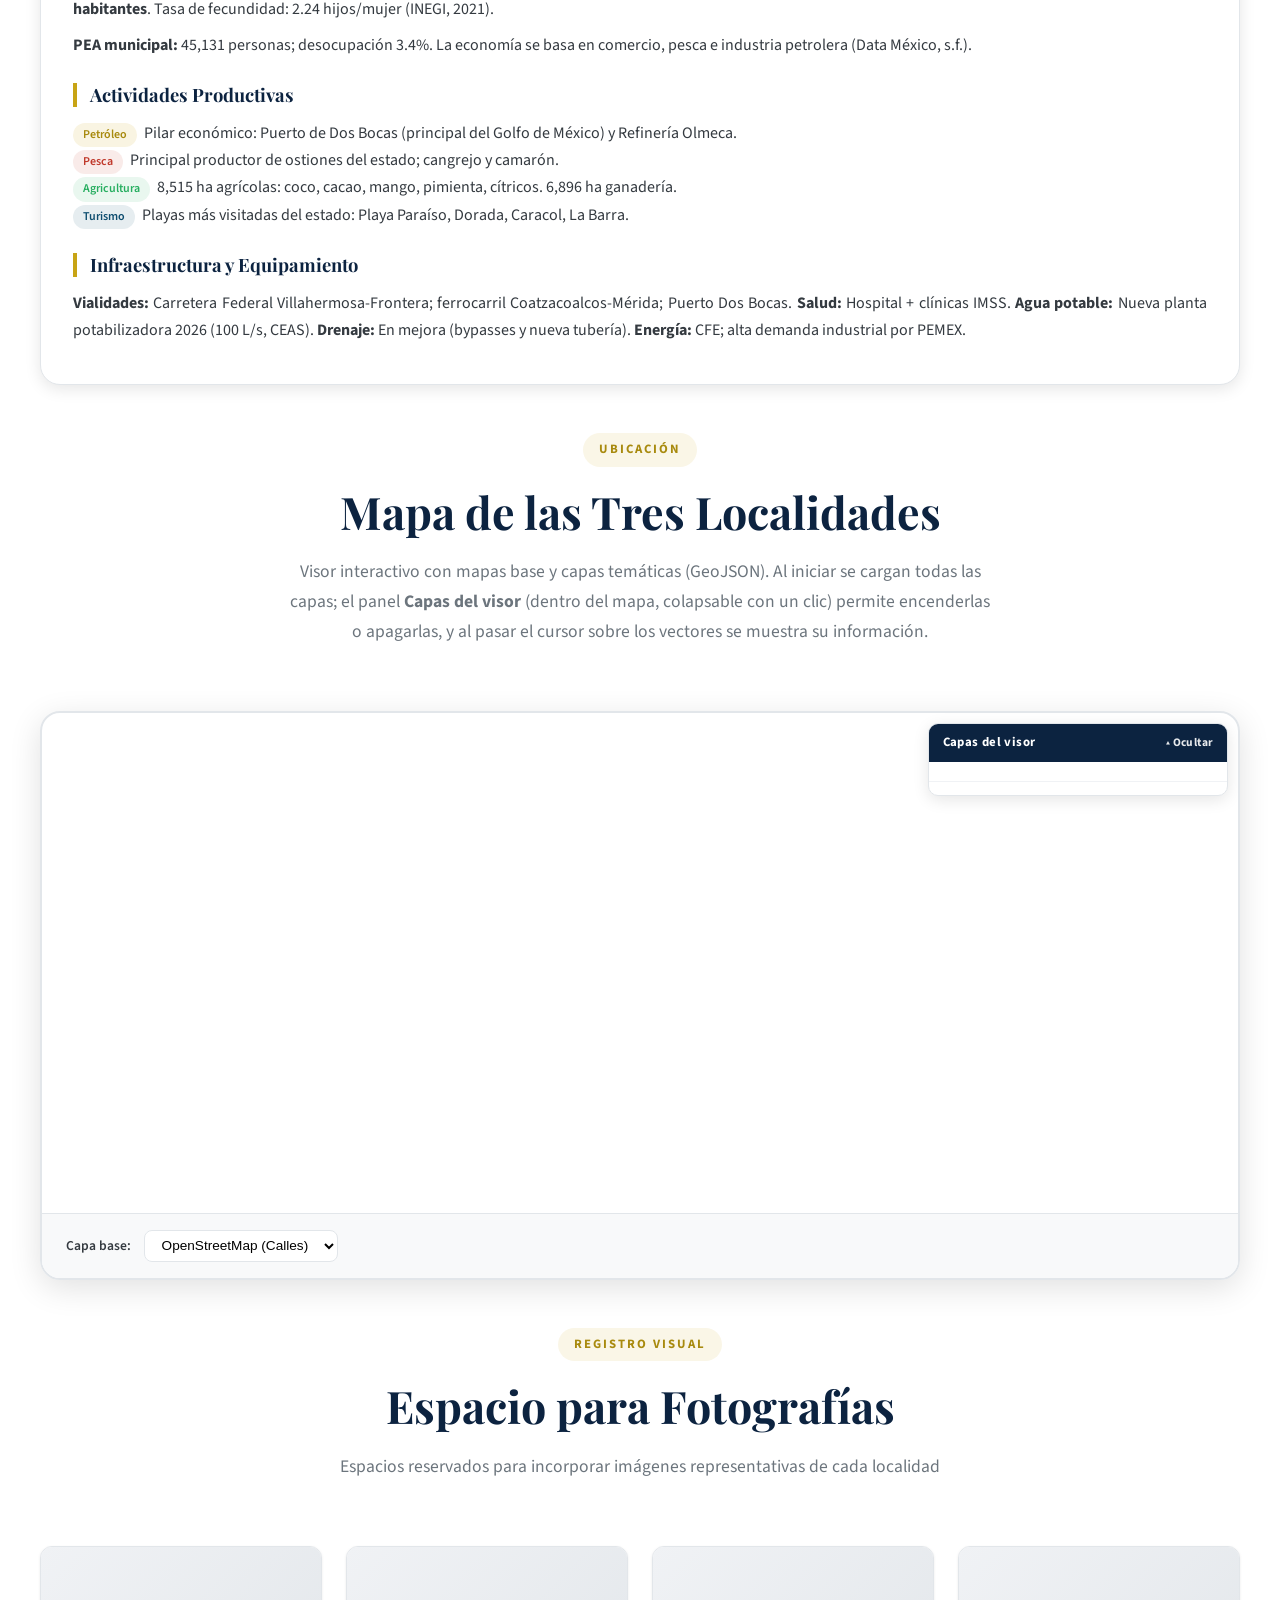
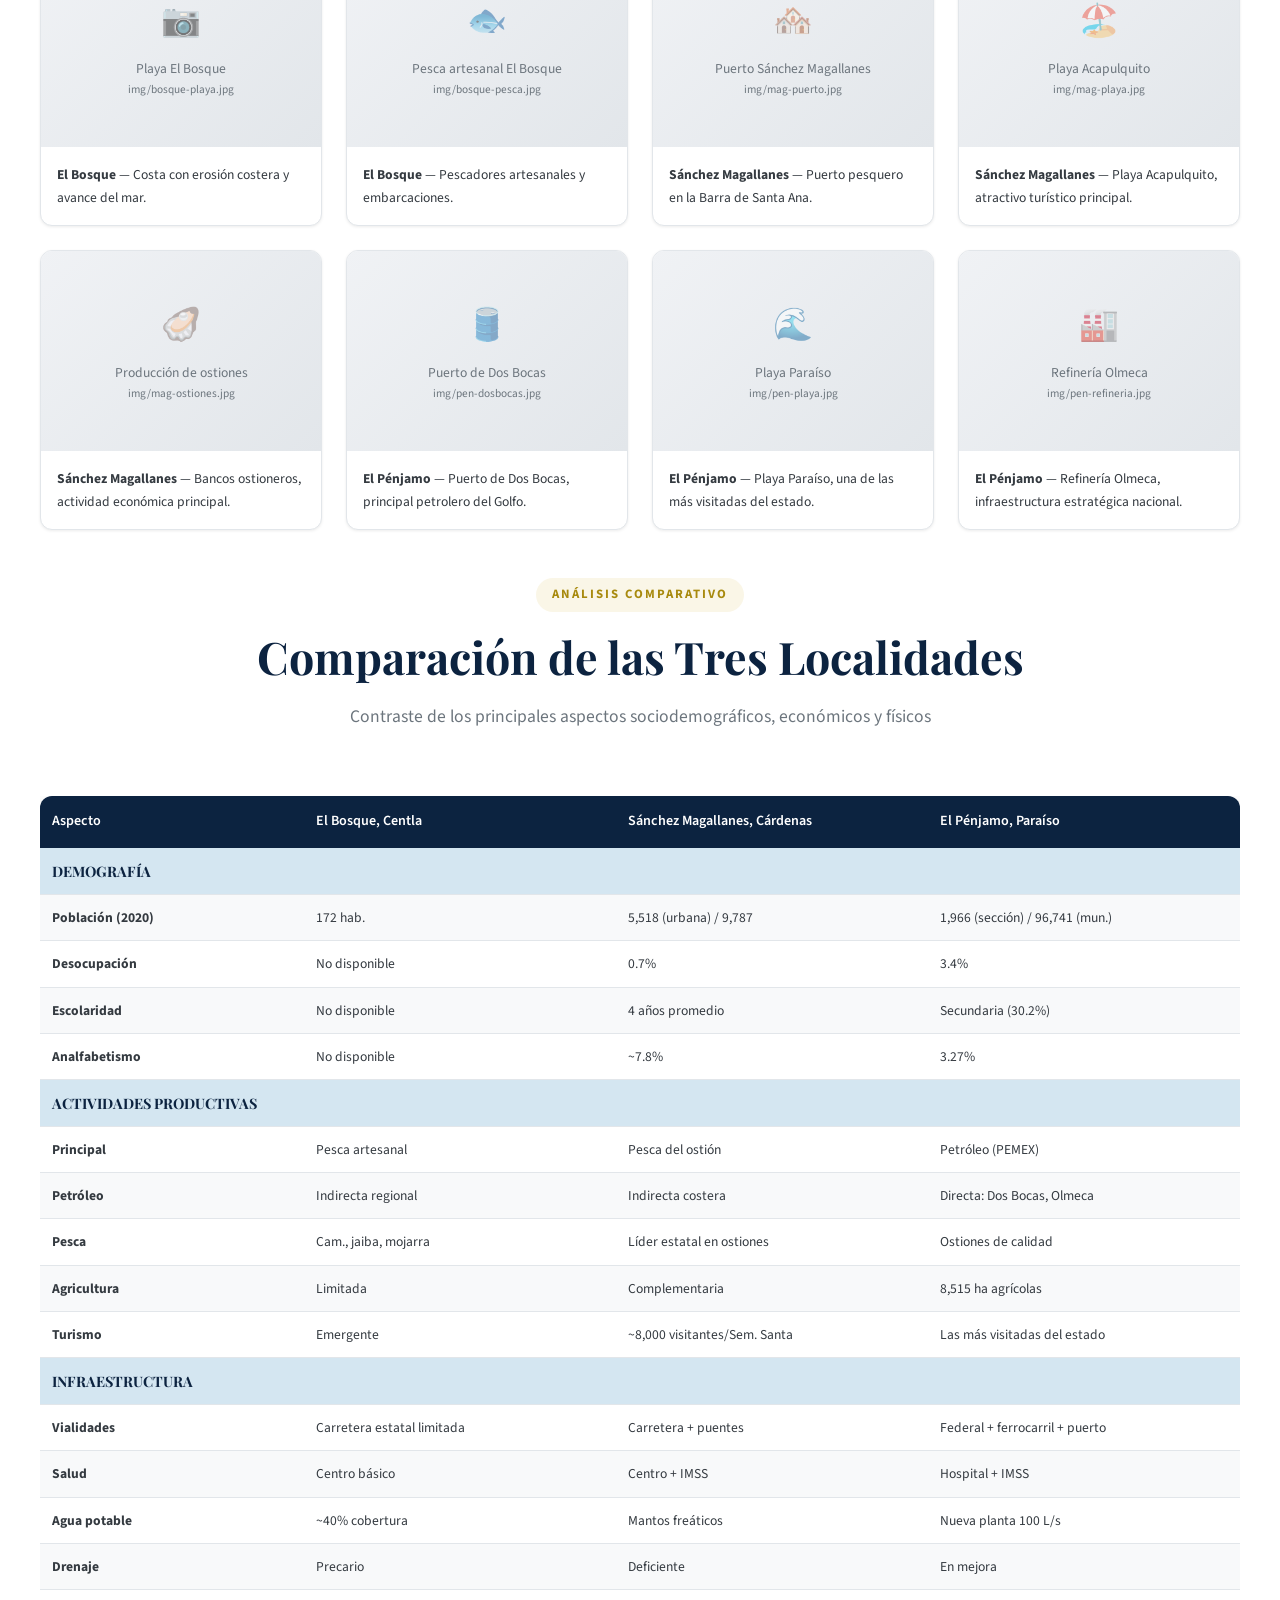
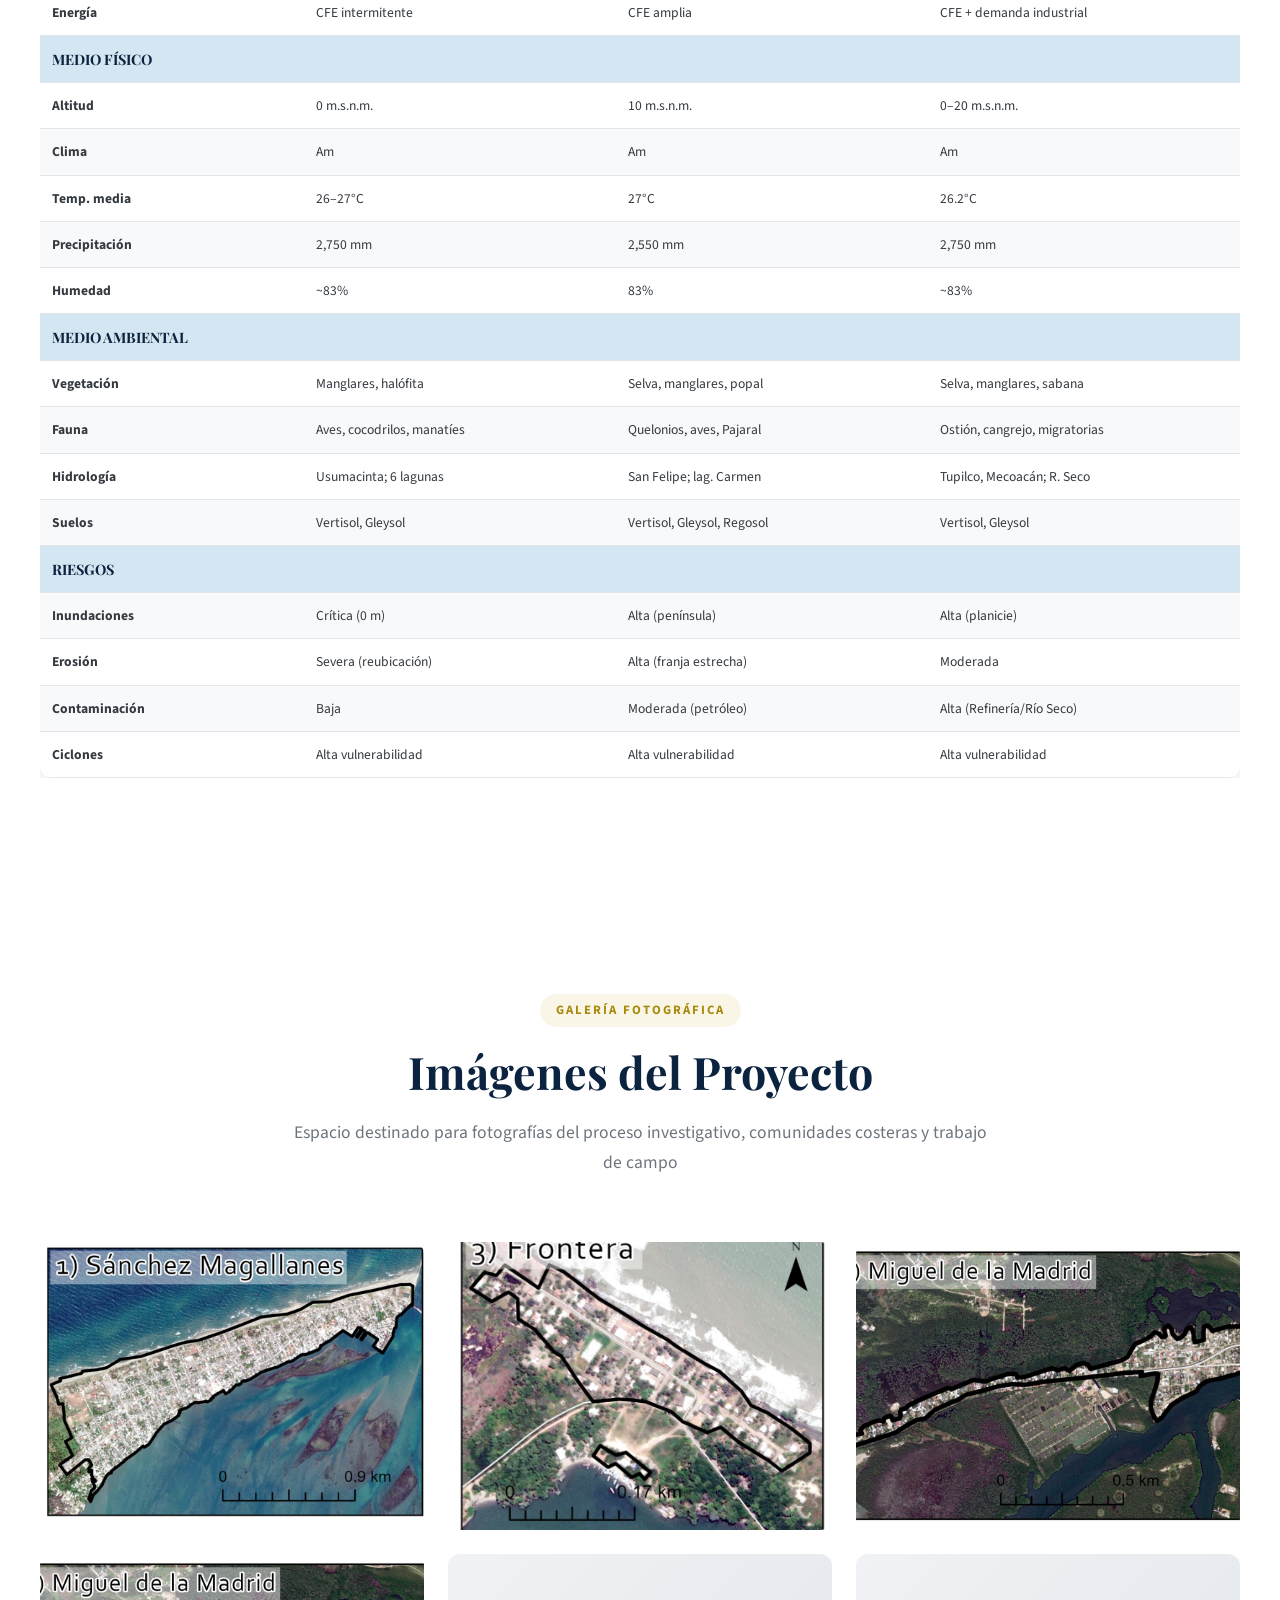
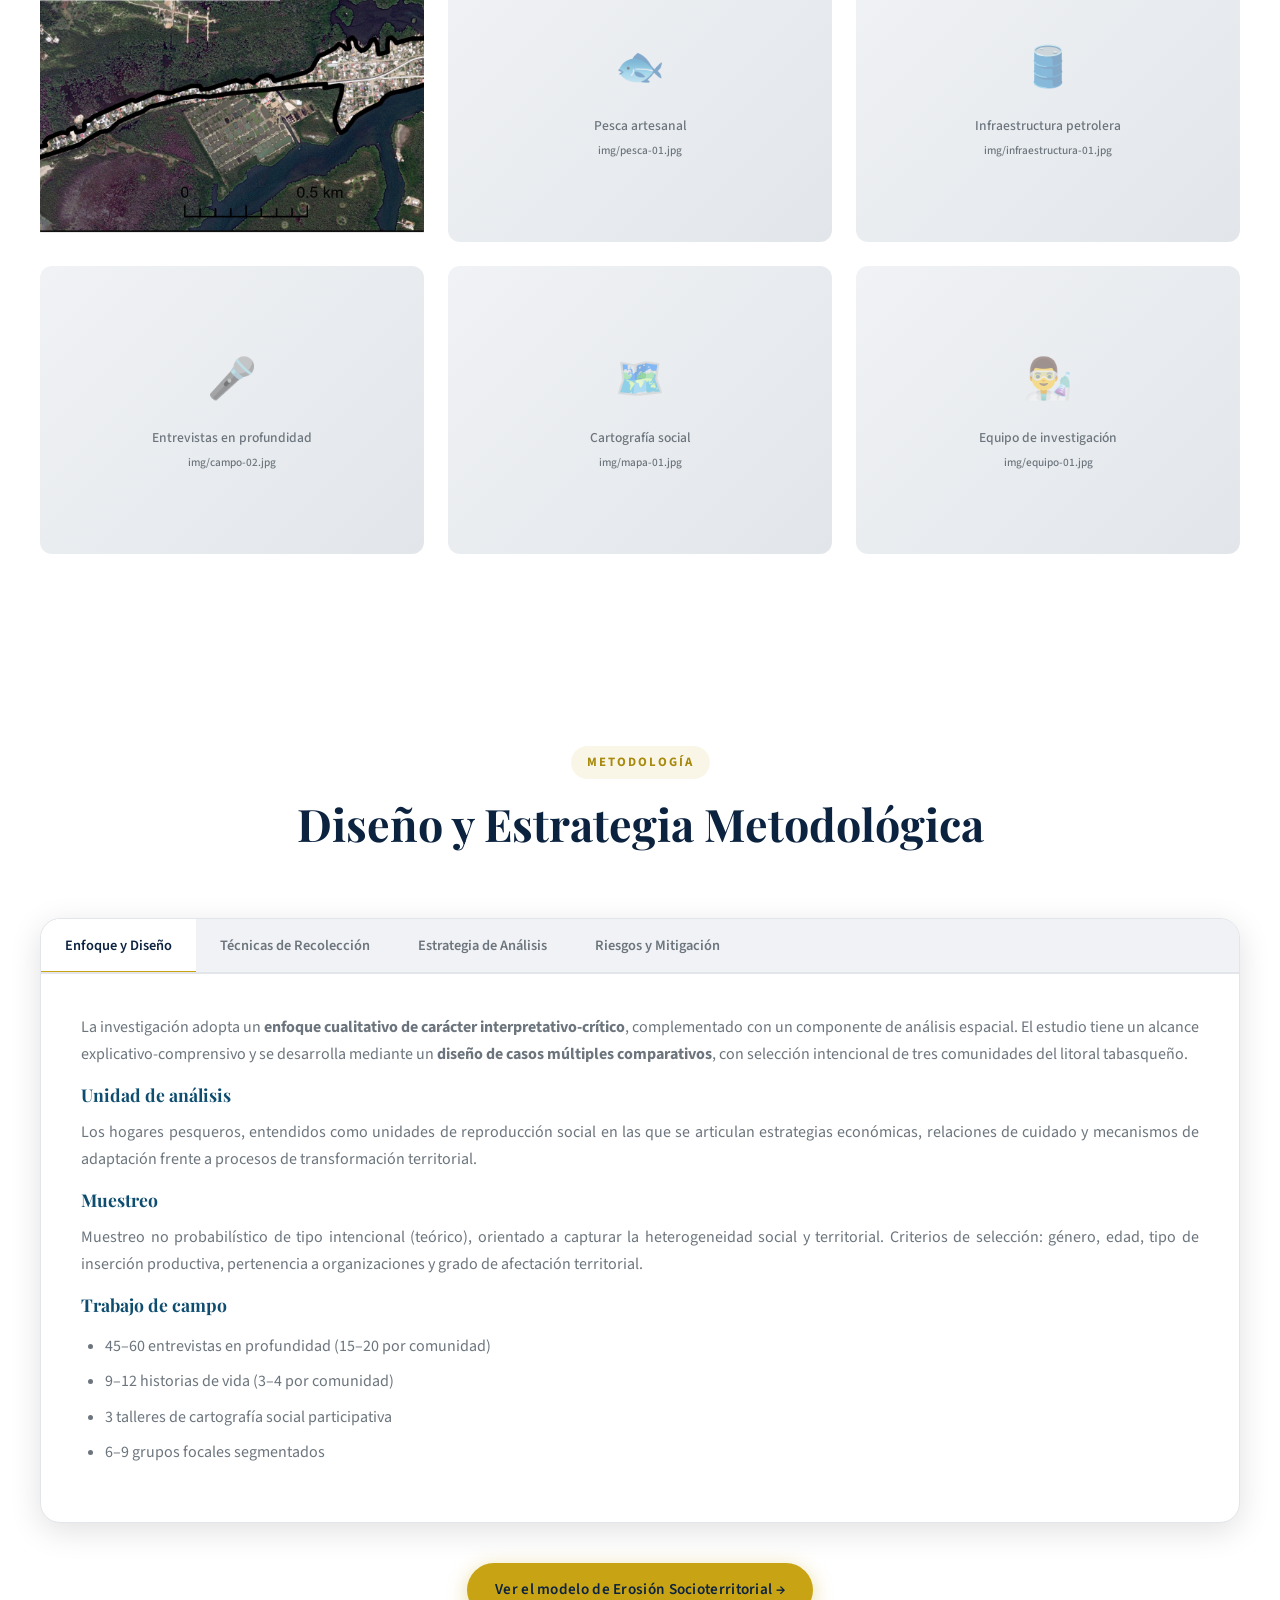
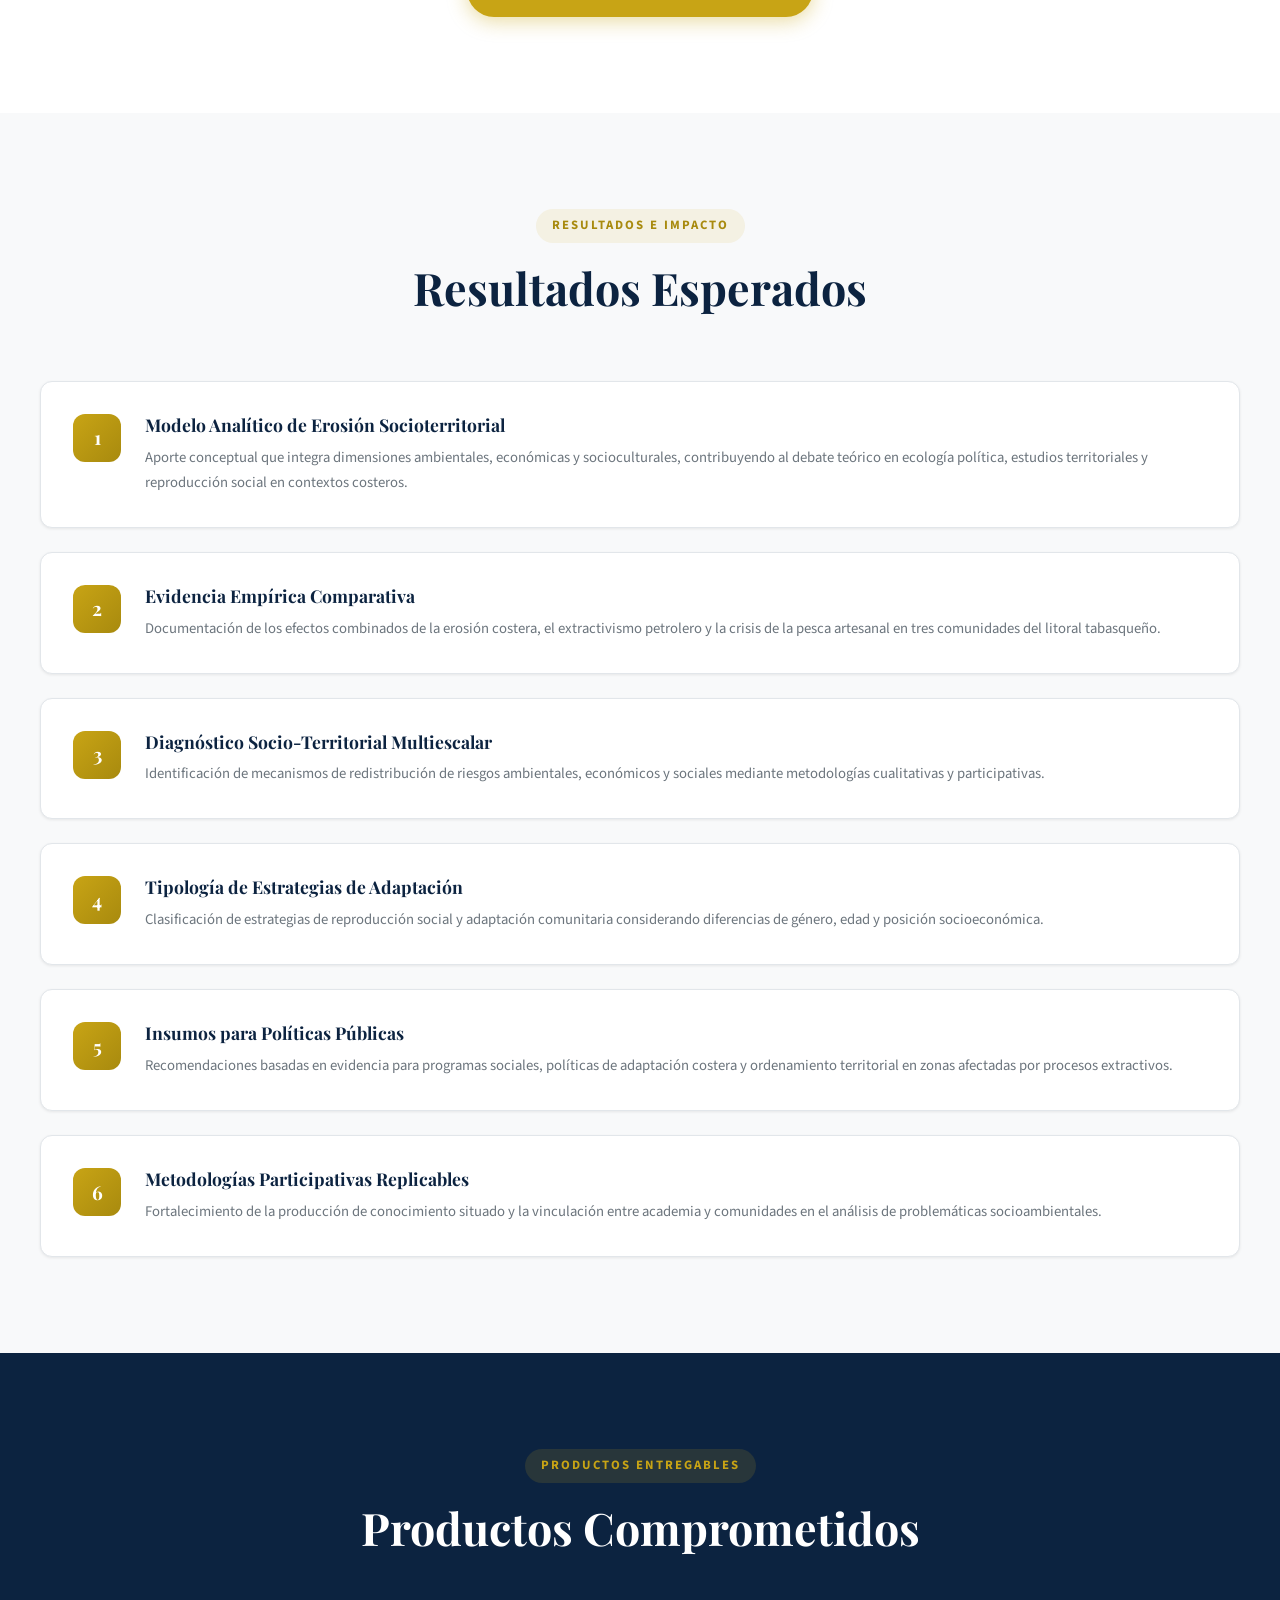
==== commit 6ca462c3: "fotos" ====
--- a/index.html
+++ b/index.html
@@ -49,6 +49,10 @@
     .layer-item.loading { opacity: 0.55; pointer-events: none; }
     .layer-item .layer-swatch { width: 11px; height: 11px; border-radius: 3px; flex-shrink: 0; box-shadow: inset 0 0 0 1px rgba(0,0,0,.18); }
     .map-layer-status { padding: 0.3rem 0.85rem 0.55rem; font-size: 0.72rem; color: var(--gray-600); border-top: 1px solid var(--gray-100); min-height: 1em; }
+    .miembro { display: flex; align-items: center; gap: 0.6rem; }
+    .miembro-foto { width: 44px; height: 44px; border-radius: 50%; object-fit: cover; flex-shrink: 0; }
+    .data-table a { color: var(--sea); text-decoration: none; font-weight: 600; }
+    .data-table a:hover { text-decoration: underline; }
     .geojson-tt h6 { margin: 0 0 5px; color: var(--primary); font-size: 0.8rem; font-weight: 700; line-height: 1.25; }
     .geojson-tt table { border-collapse: collapse; }
     .geojson-tt td { padding: 1px 8px 1px 0; font-size: 0.78rem; vertical-align: top; }
@@ -354,77 +358,77 @@
           <tbody>
             <tr>
               <td><span class="role-badge leader">Responsable Técnico</span></td>
-              <td><strong>Dr. Armando Hernández de la Cruz</strong></td>
+              <td><div class="miembro"><img class="miembro-foto" src="img/1_Imagen13.jpg" alt="Dr. Armando Hernández de la Cruz"><a href="https://www.ecosur.mx/academico/ahernan" target="_blank" rel="noopener">Dr. Armando Hernández de la Cruz</a></div></td>
               <td>Dr., SNI 1</td>
               <td>ECOSUR, Unidad Villahermosa</td>
               <td>Dirección académica; articulación conceptual; coordinación metodológica</td>
             </tr>
             <tr>
               <td><span class="role-badge researcher">Investigador</span></td>
-              <td>Dr. Armando Avalos Jiménez</td>
+              <td><div class="miembro"><img class="miembro-foto" src="img/2_foto.png" alt="Dr. Armando Avalos Jiménez"><a href="https://www.ecosur.mx/academico/armandoavalos" target="_blank" rel="noopener">Dr. Armando Avalos Jiménez</a></div></td>
               <td>Dr., SNI 1</td>
               <td>ECOSUR, Unidad Villahermosa</td>
               <td>Sistematización territorial; análisis comparativo socioecológico</td>
             </tr>
             <tr>
               <td><span class="role-badge researcher">Investigador</span></td>
-              <td>Dr. Everardo Barba Macías</td>
+              <td><div class="miembro"><img class="miembro-foto" src="img/3_Imagen10.jpg" alt="Dr. Everardo Barba Macías"><a href="https://www.ecosur.mx/academico/ebarba" target="_blank" rel="noopener">Dr. Everardo Barba Macías</a></div></td>
               <td>Dr., SNI 1</td>
               <td>ECOSUR, Unidad Villahermosa</td>
               <td>Integración de dimensión biofísica y vulnerabilidad costera</td>
             </tr>
             <tr>
               <td><span class="role-badge researcher">Investigador</span></td>
-              <td>Dr. Rodimiro Ramos Reyes</td>
+              <td><div class="miembro"><img class="miembro-foto" src="img/4_images.jpg" alt="Dr. Rodimiro Ramos Reyes"><a href="https://www.ecosur.mx/academico/rramos" target="_blank" rel="noopener">Dr. Rodimiro Ramos Reyes</a></div></td>
               <td>Dr., SNI 2</td>
               <td>Universidad Popular de la Chontalpa</td>
               <td>Gobernanza costera y análisis de políticas públicas regionales</td>
             </tr>
             <tr>
               <td><span class="role-badge researcher">Investigador</span></td>
-              <td>Dr. Miguel Palomeque de la Cruz</td>
+              <td><div class="miembro"><img class="miembro-foto" src="img/5_miguel-palomeque-ujat-400x500.jpg" alt="Dr. Miguel Palomeque de la Cruz"><a href="https://scholar.google.com/citations?user=6rTgARMAAAAJ&hl=es" target="_blank" rel="noopener">Dr. Miguel Palomeque de la Cruz</a></div></td>
               <td>Dr., SNI 1</td>
               <td>UJAT</td>
               <td>Marco jurídico-institucional costero y energético</td>
             </tr>
             <tr>
               <td><span class="role-badge researcher">Investigadora</span></td>
-              <td>Dra. Dora Elia Ramos Muñoz</td>
+              <td><div class="miembro"><img class="miembro-foto" src="img/6_DoraEliaRamosMunoz.png" alt="Dra. Dora Elia Ramos Muñoz"><a href="https://www.ecosur.mx/academico/dramos" target="_blank" rel="noopener">Dra. Dora Elia Ramos Muñoz</a></div></td>
               <td>Dra., SNI 1</td>
               <td>ECOSUR, Unidad Villahermosa</td>
               <td>Análisis de desigualdad territorial y justicia socioambiental</td>
             </tr>
             <tr>
               <td><span class="role-badge researcher">Investigadora</span></td>
-              <td>Dra. María de los Ángeles Pérez Villar</td>
+              <td><a href="https://scholar.google.com/citations?user=T6YoPPUAAAAJ&hl=es" target="_blank" rel="noopener">Dra. María de los Ángeles Pérez Villar</a></td>
               <td>Dra., SIN</td>
               <td>UJAT</td>
               <td>Perspectiva de género en reproducción social</td>
             </tr>
             <tr>
               <td><span class="role-badge researcher">Investigador</span></td>
-              <td>Dr. Federico Reyes Grande</td>
+              <td><div class="miembro"><img class="miembro-foto" src="img/8_Federico.png" alt="Dr. Federico Reyes Grande"><a href="https://www.ecosur.mx/academico/freyes" target="_blank" rel="noopener">Dr. Federico Reyes Grande</a></div></td>
               <td>Dr. candidato</td>
               <td>ECOSUR, Unidad Villahermosa</td>
               <td>Análisis socioeconómico territorial</td>
             </tr>
             <tr>
               <td><span class="role-badge researcher">Investigadora</span></td>
-              <td>Mtra. Ana del Pilar Villa Peralta</td>
+              <td><div class="miembro"><img class="miembro-foto" src="img/9_erosion.png" alt="Mtra. Ana del Pilar Villa Peralta"><a href="https://mx.linkedin.com/in/ana-del-pilar-villa-peralta-576002355" target="_blank" rel="noopener">Mtra. Ana del Pilar Villa Peralta</a></div></td>
               <td>Mtra.</td>
               <td>Instituto Tecnológico Superior de Centla</td>
               <td>Vinculación comunitaria y coordinación de talleres participativos</td>
             </tr>
             <tr>
               <td><span class="role-badge researcher">Investigador</span></td>
-              <td>Mtro. Juan Juárez Flores</td>
+              <td><div class="miembro"><img class="miembro-foto" src="img/10_JuarezJuan.jpg" alt="Mtro. Juan Juárez Flores"><a href="https://www.ecosur.mx/academico/jjuarez" target="_blank" rel="noopener">Mtro. Juan Juárez Flores</a></div></td>
               <td>Mtro.</td>
               <td>ECOSUR, Unidad Villahermosa</td>
               <td>Apoyo en trabajo de campo y cartografía social participativa</td>
             </tr>
             <tr>
               <td><span class="role-badge student">Estudiante</span></td>
-              <td>Mtra. Rosa del Rosario Collado Torres</td>
+              <td><div class="miembro"><img class="miembro-foto" src="img/11_Rosa.jpeg" alt="Mtra. Rosa del Rosario Collado Torres"><a href="https://scholar.google.com/citations?user=BbnmqVIAAAAJ&hl=es" target="_blank" rel="noopener">Mtra. Rosa del Rosario Collado Torres</a></div></td>
               <td>Doctorado en curso</td>
               <td>ECOSUR, Unidad Villahermosa</td>
               <td>Entrevistas en profundidad; análisis cualitativo; sistematización</td>
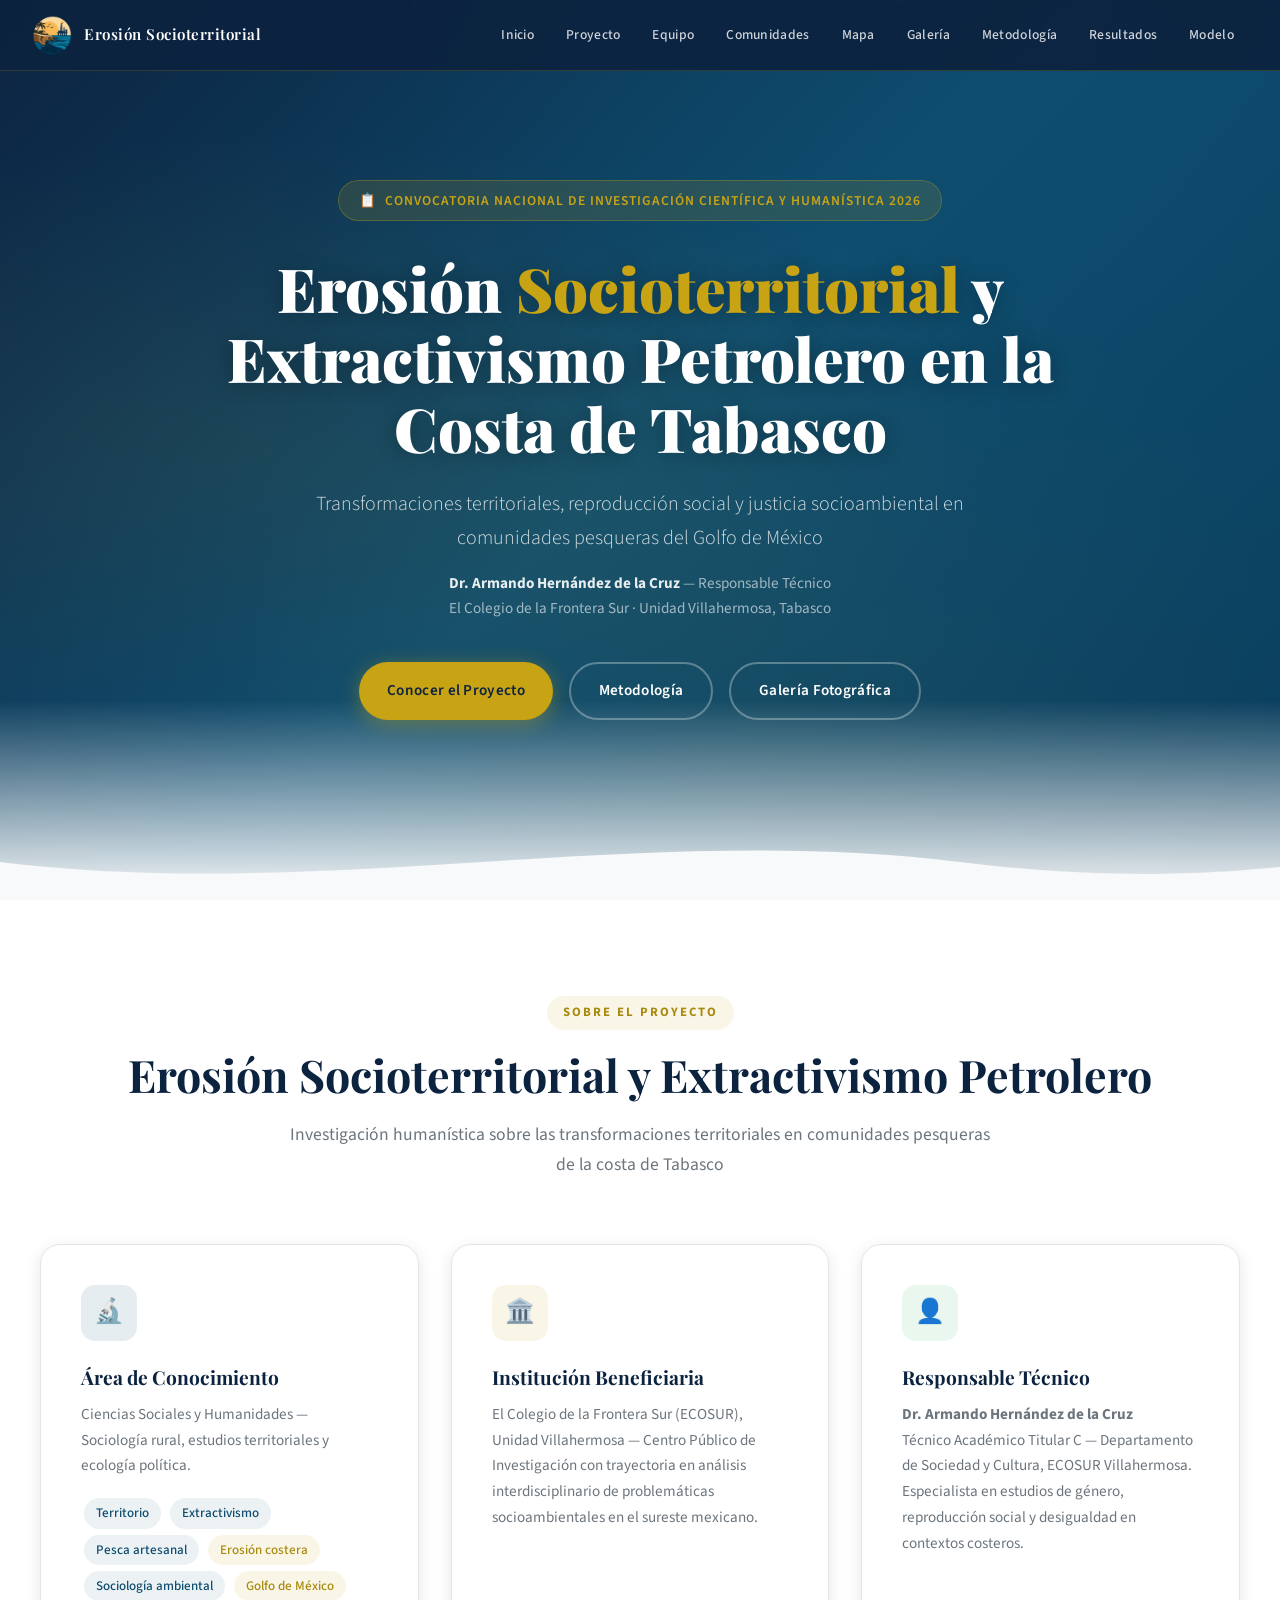
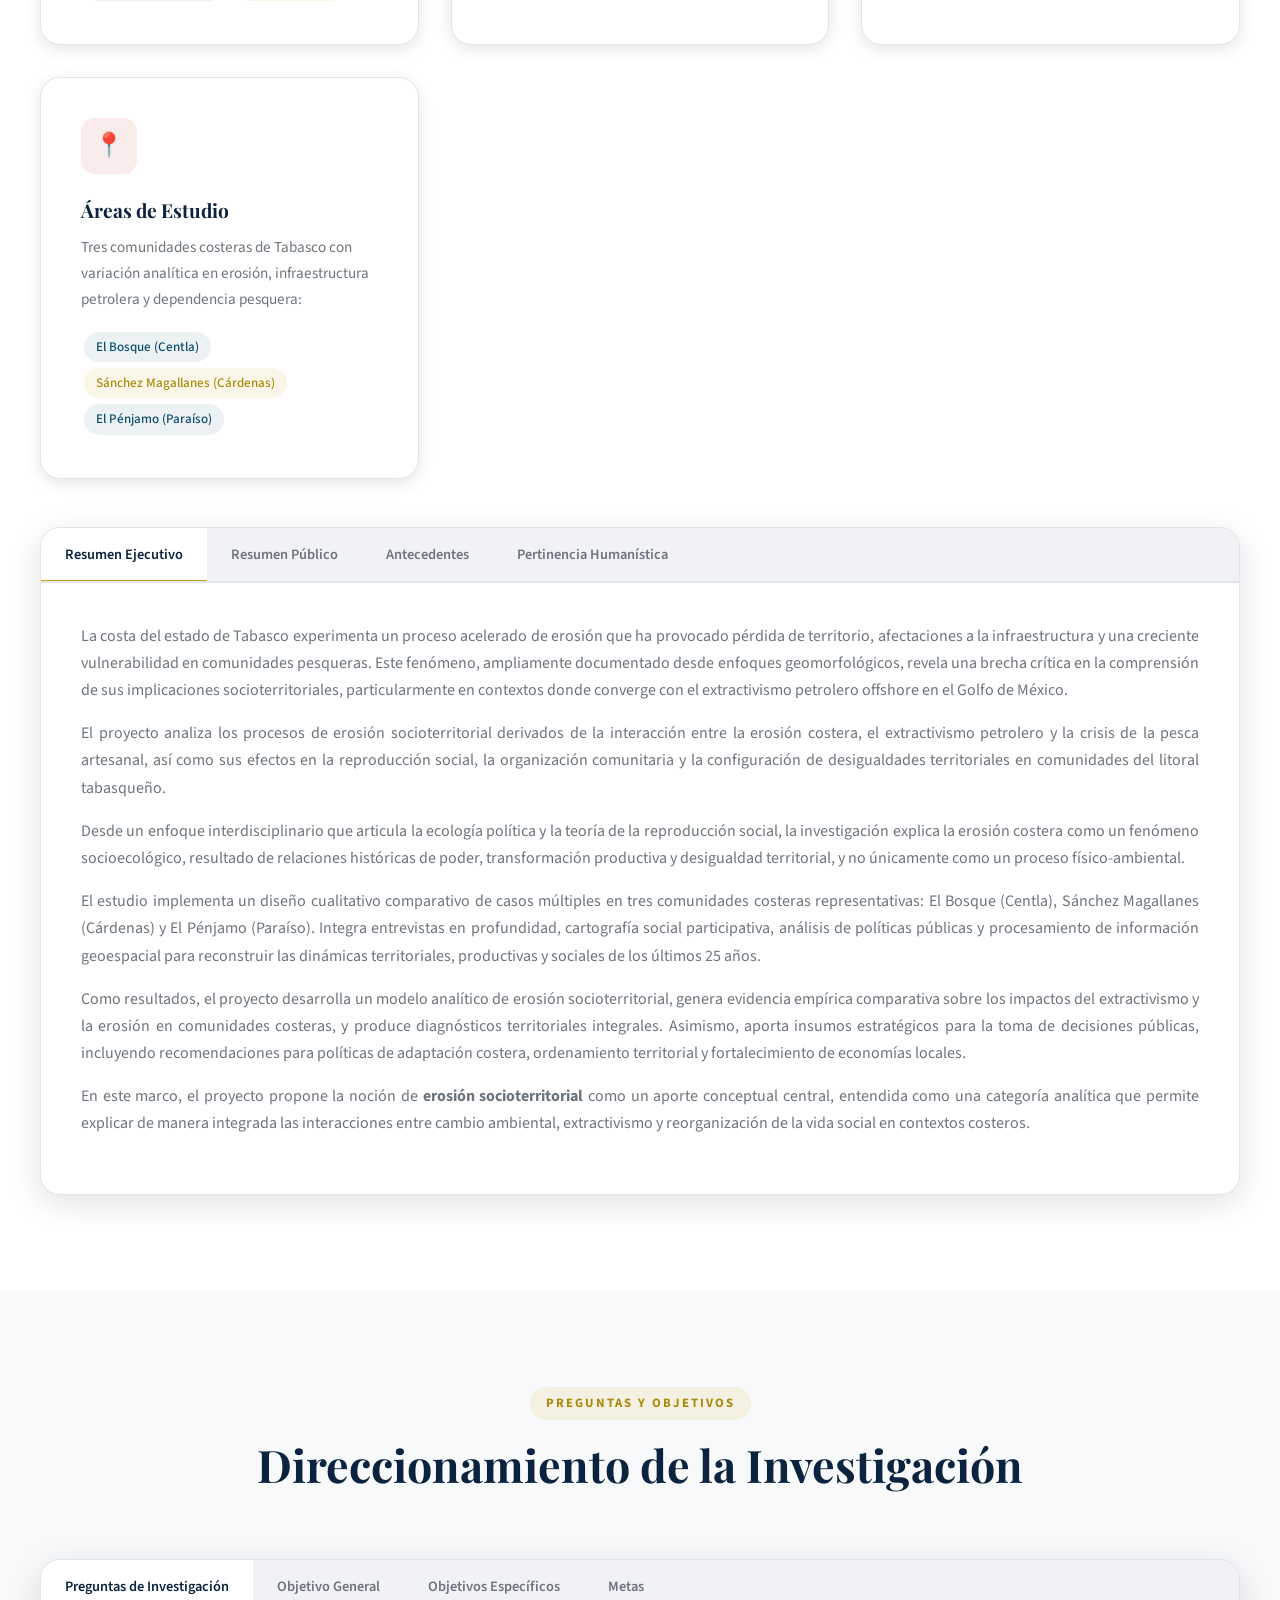
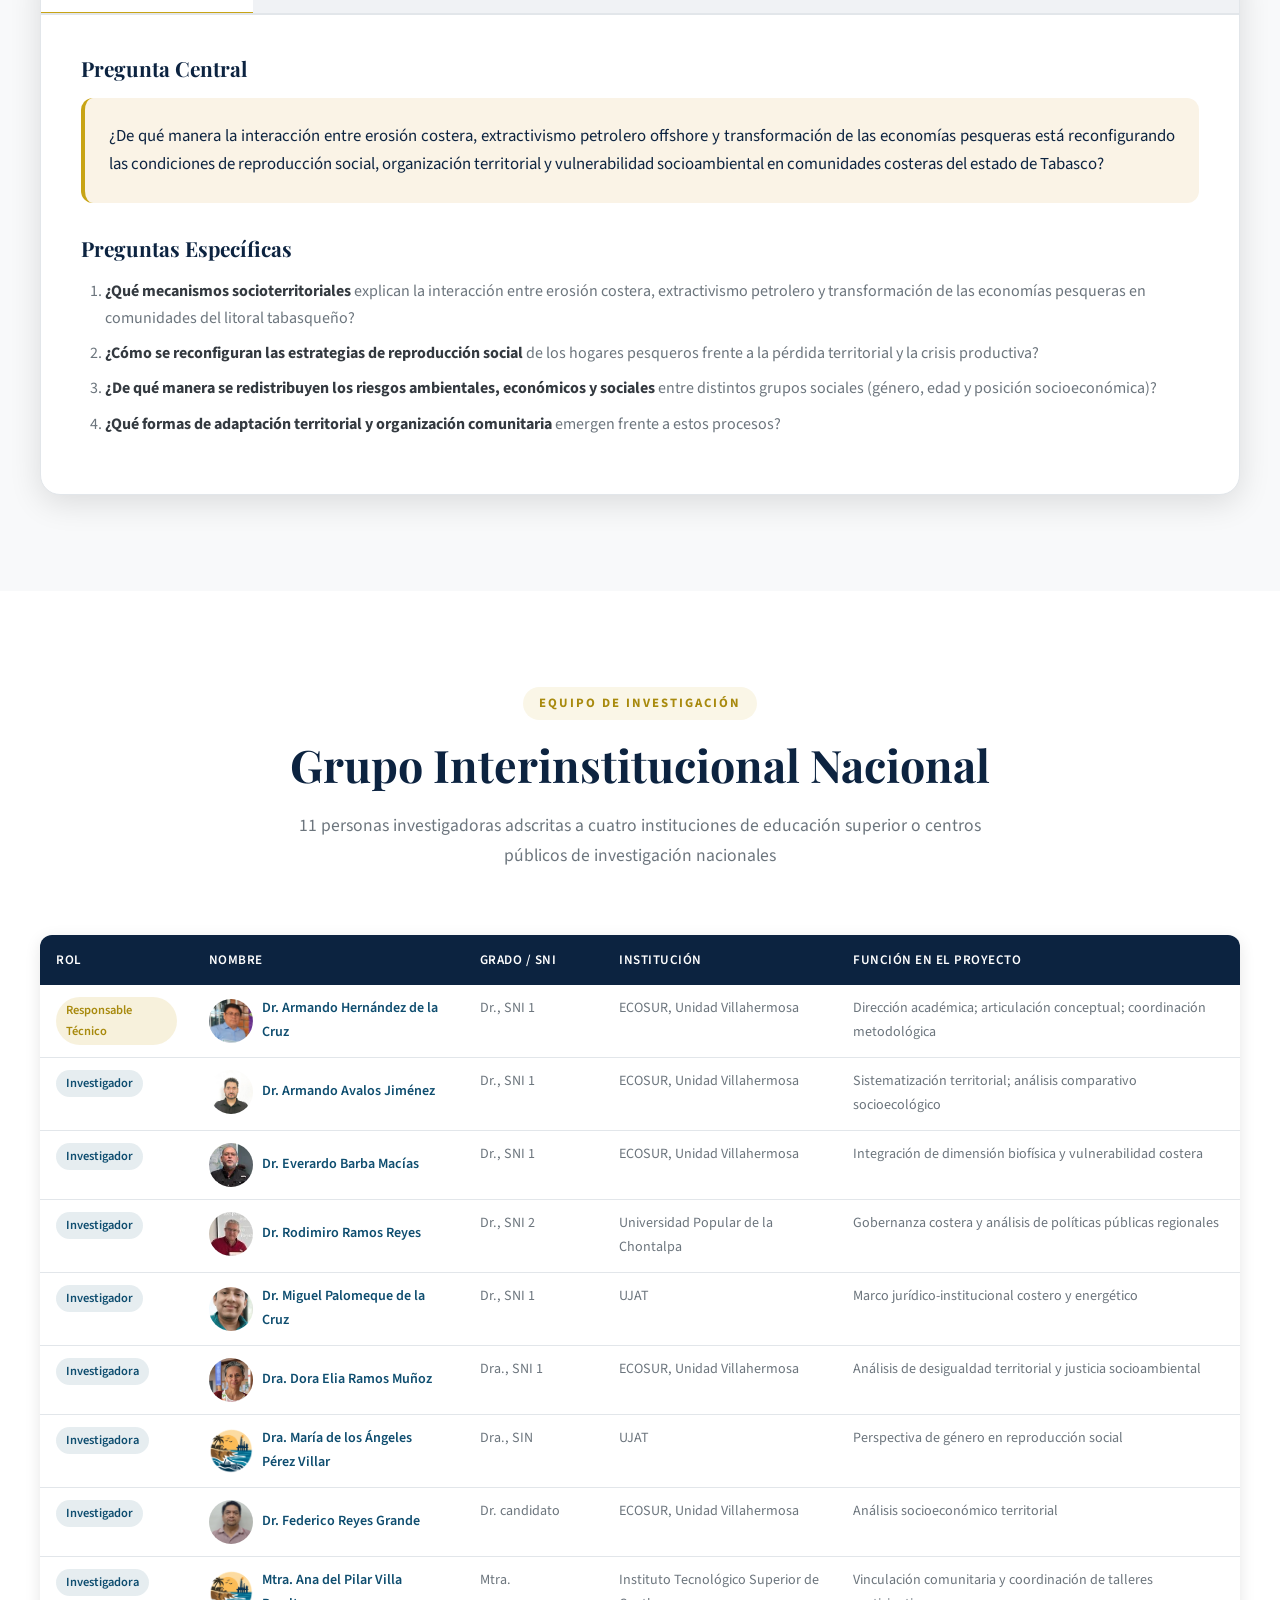
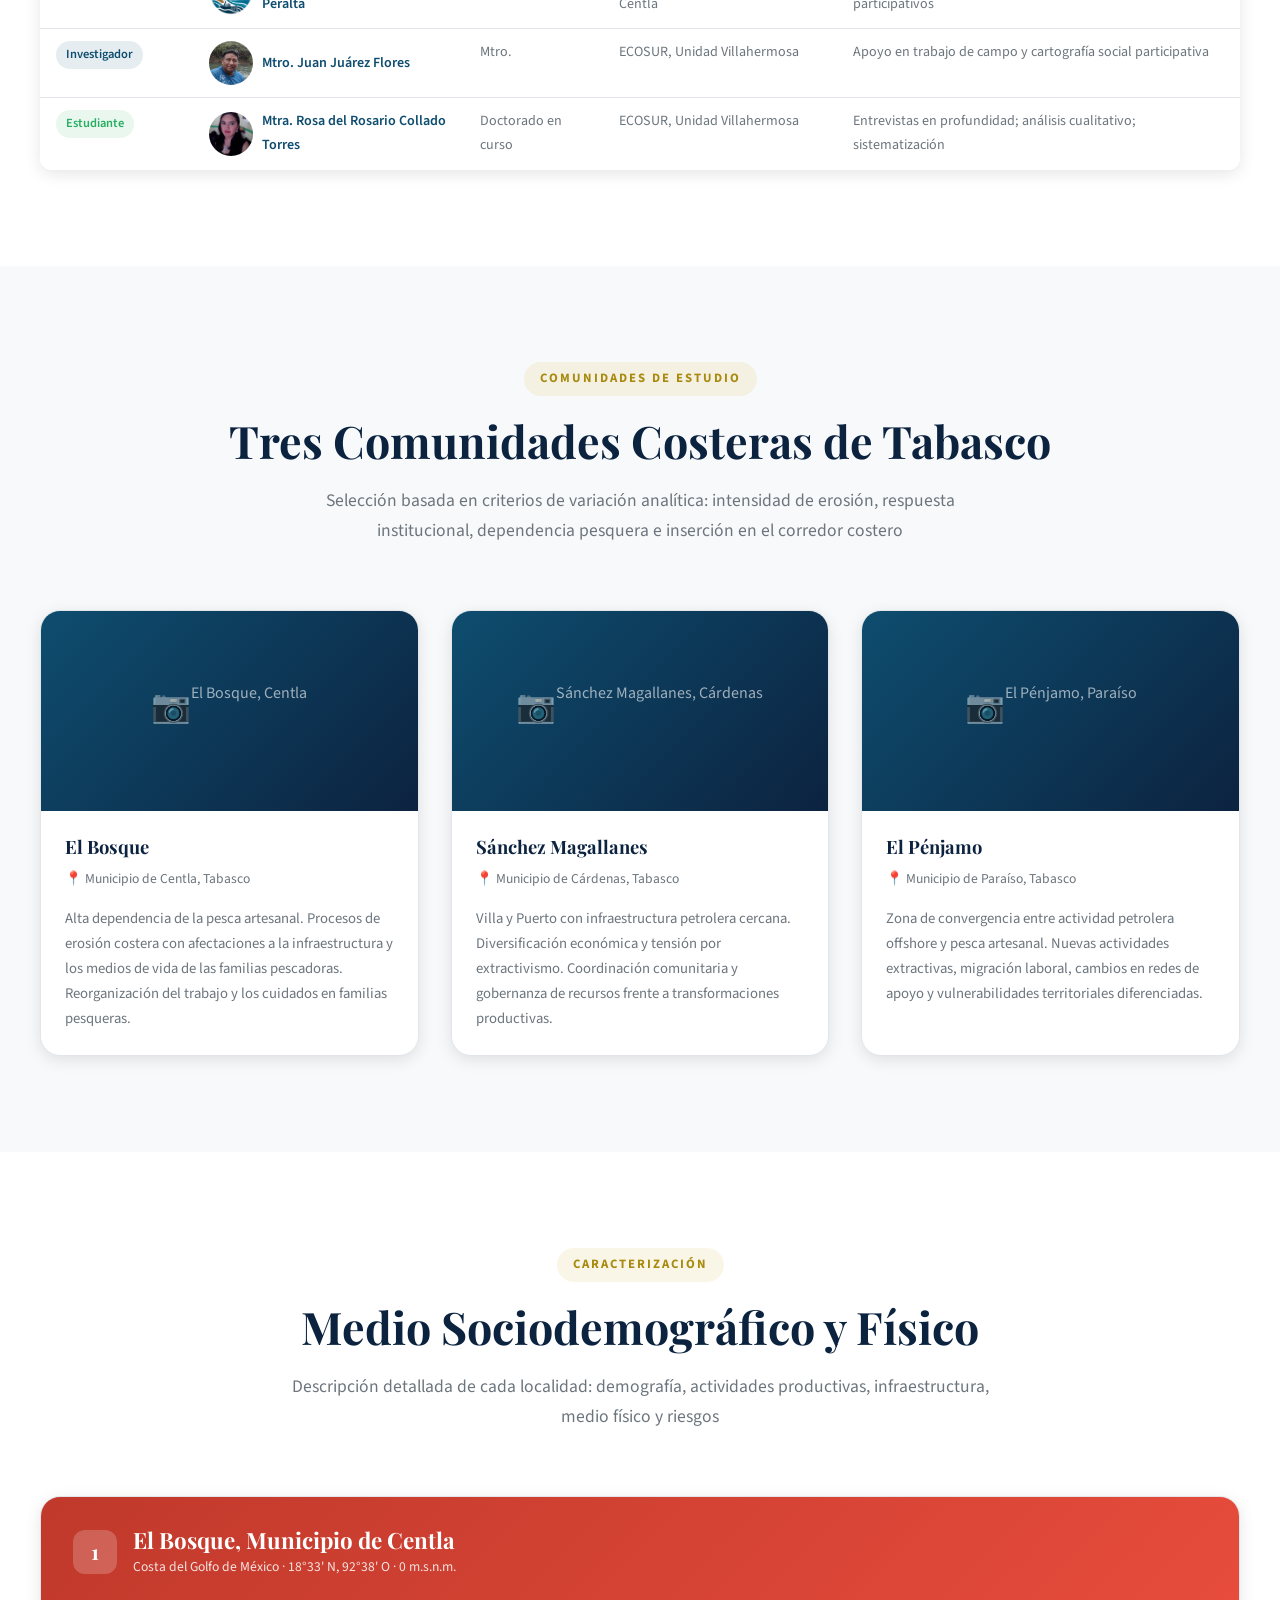
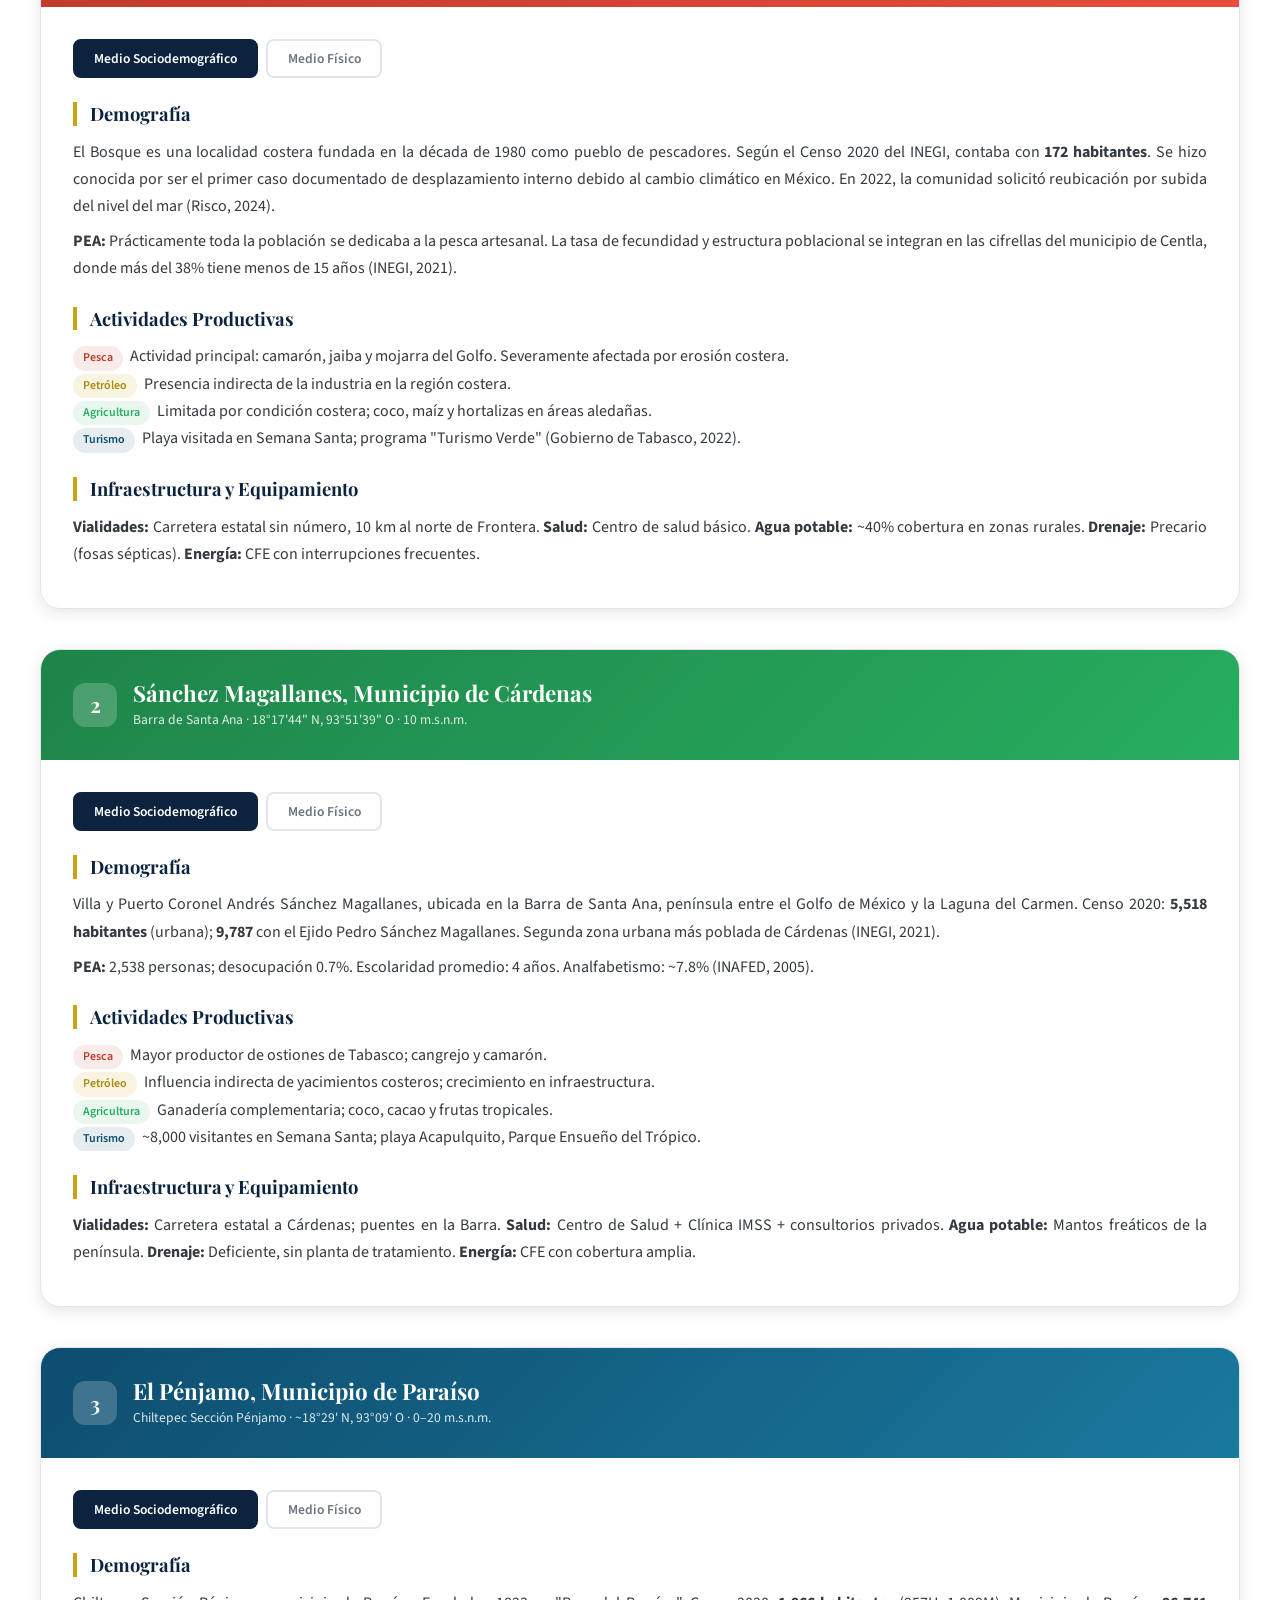
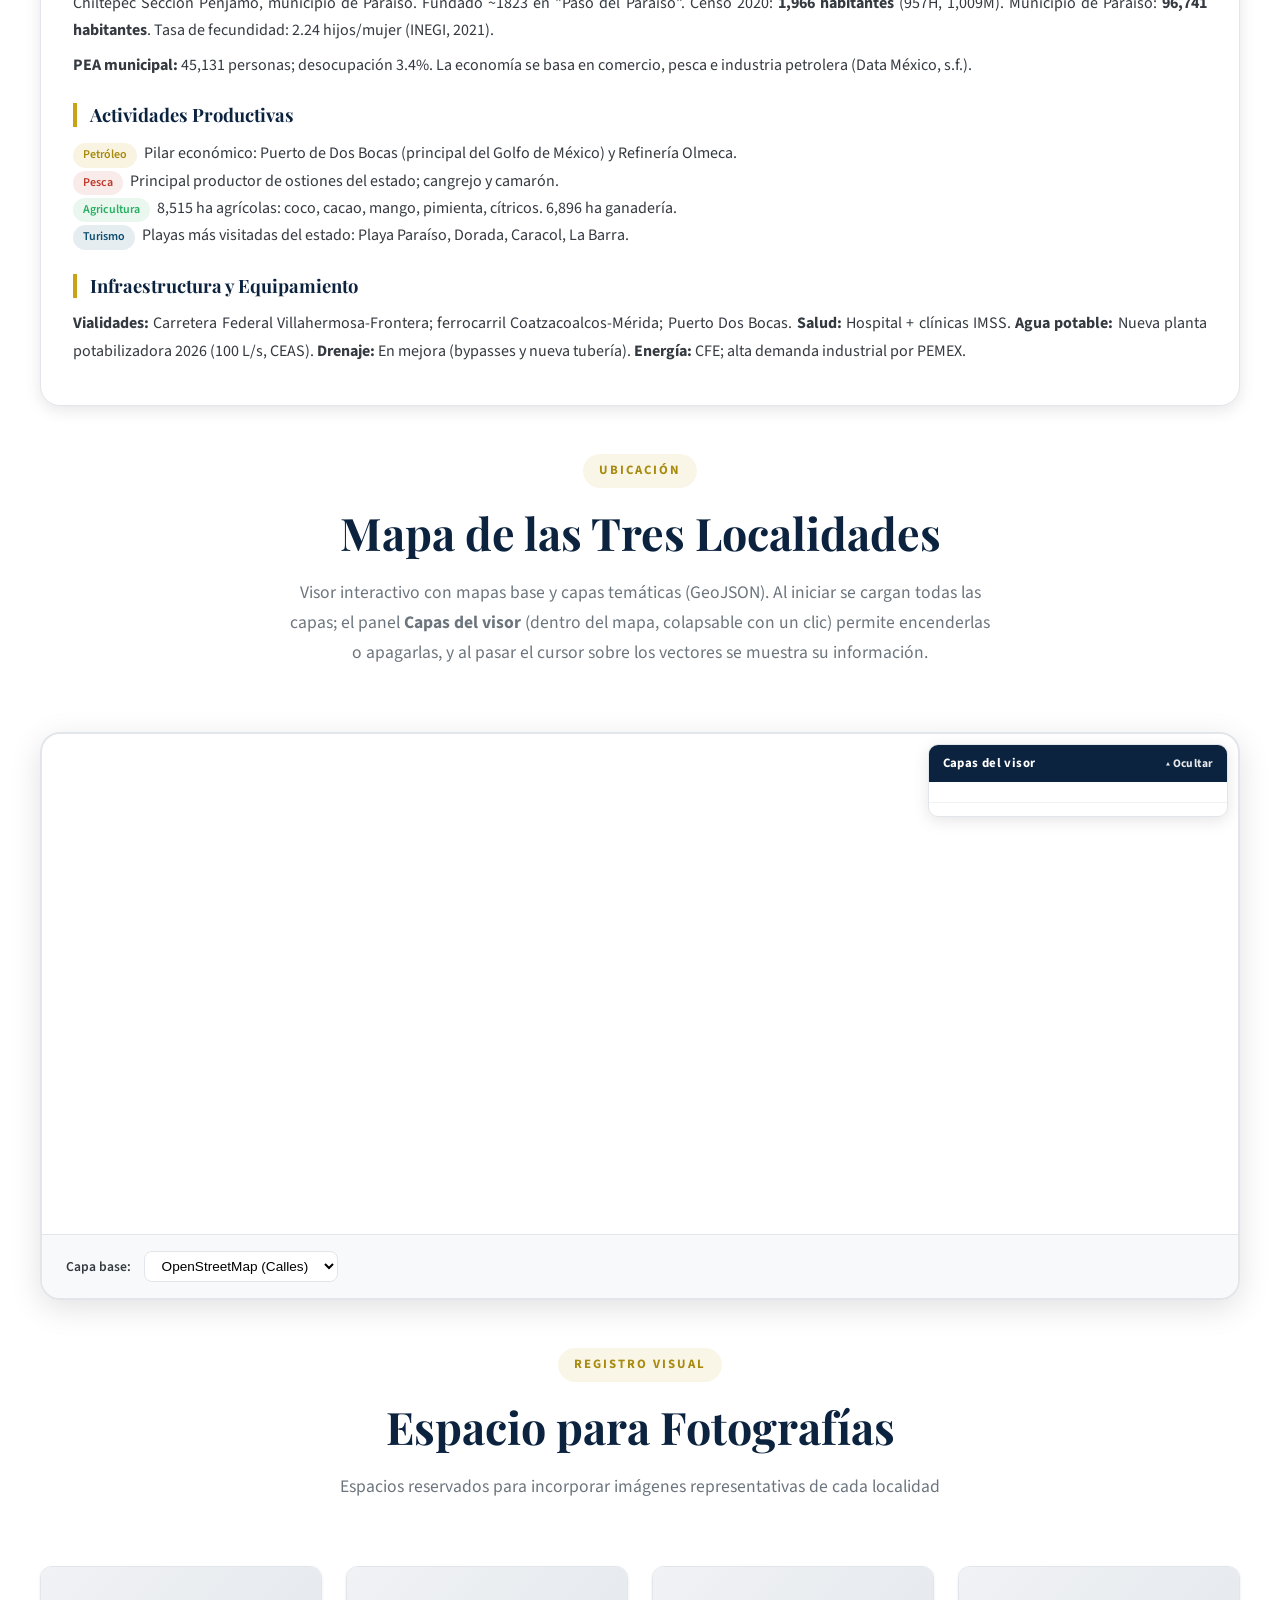
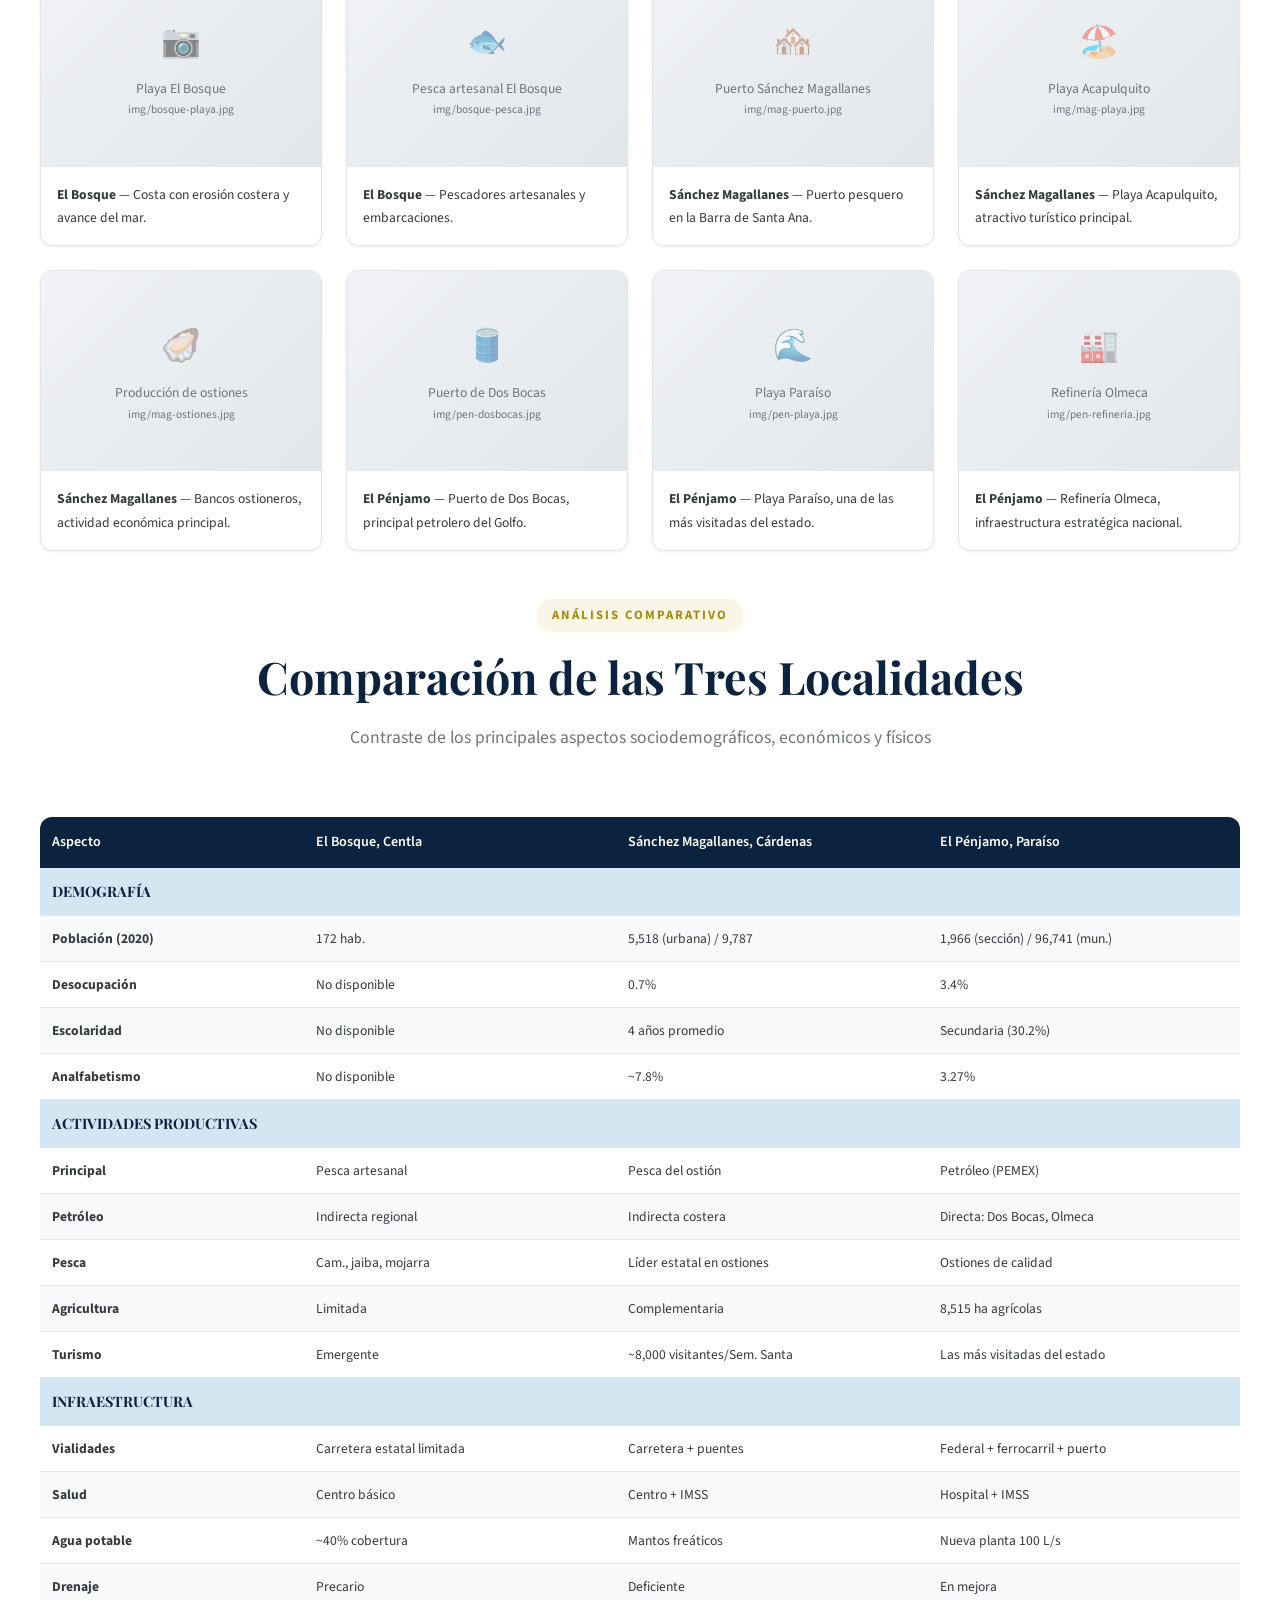
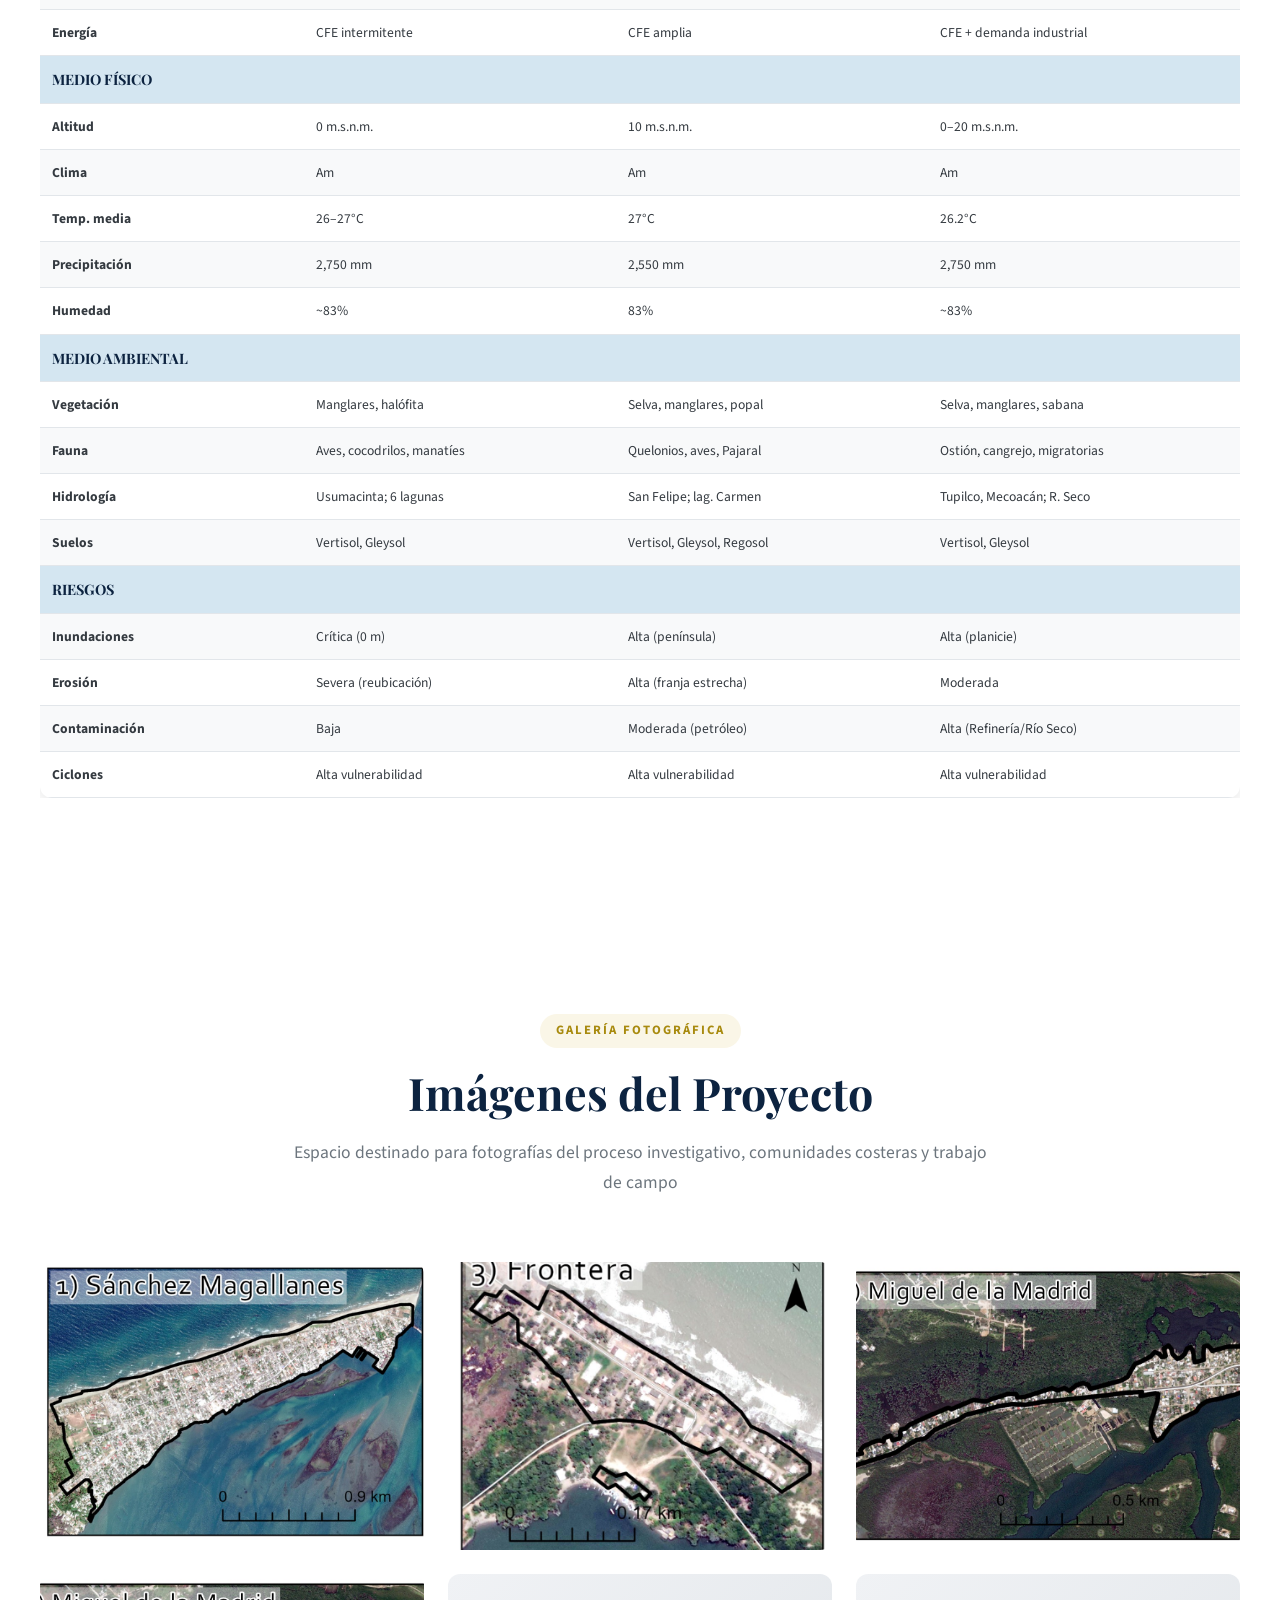
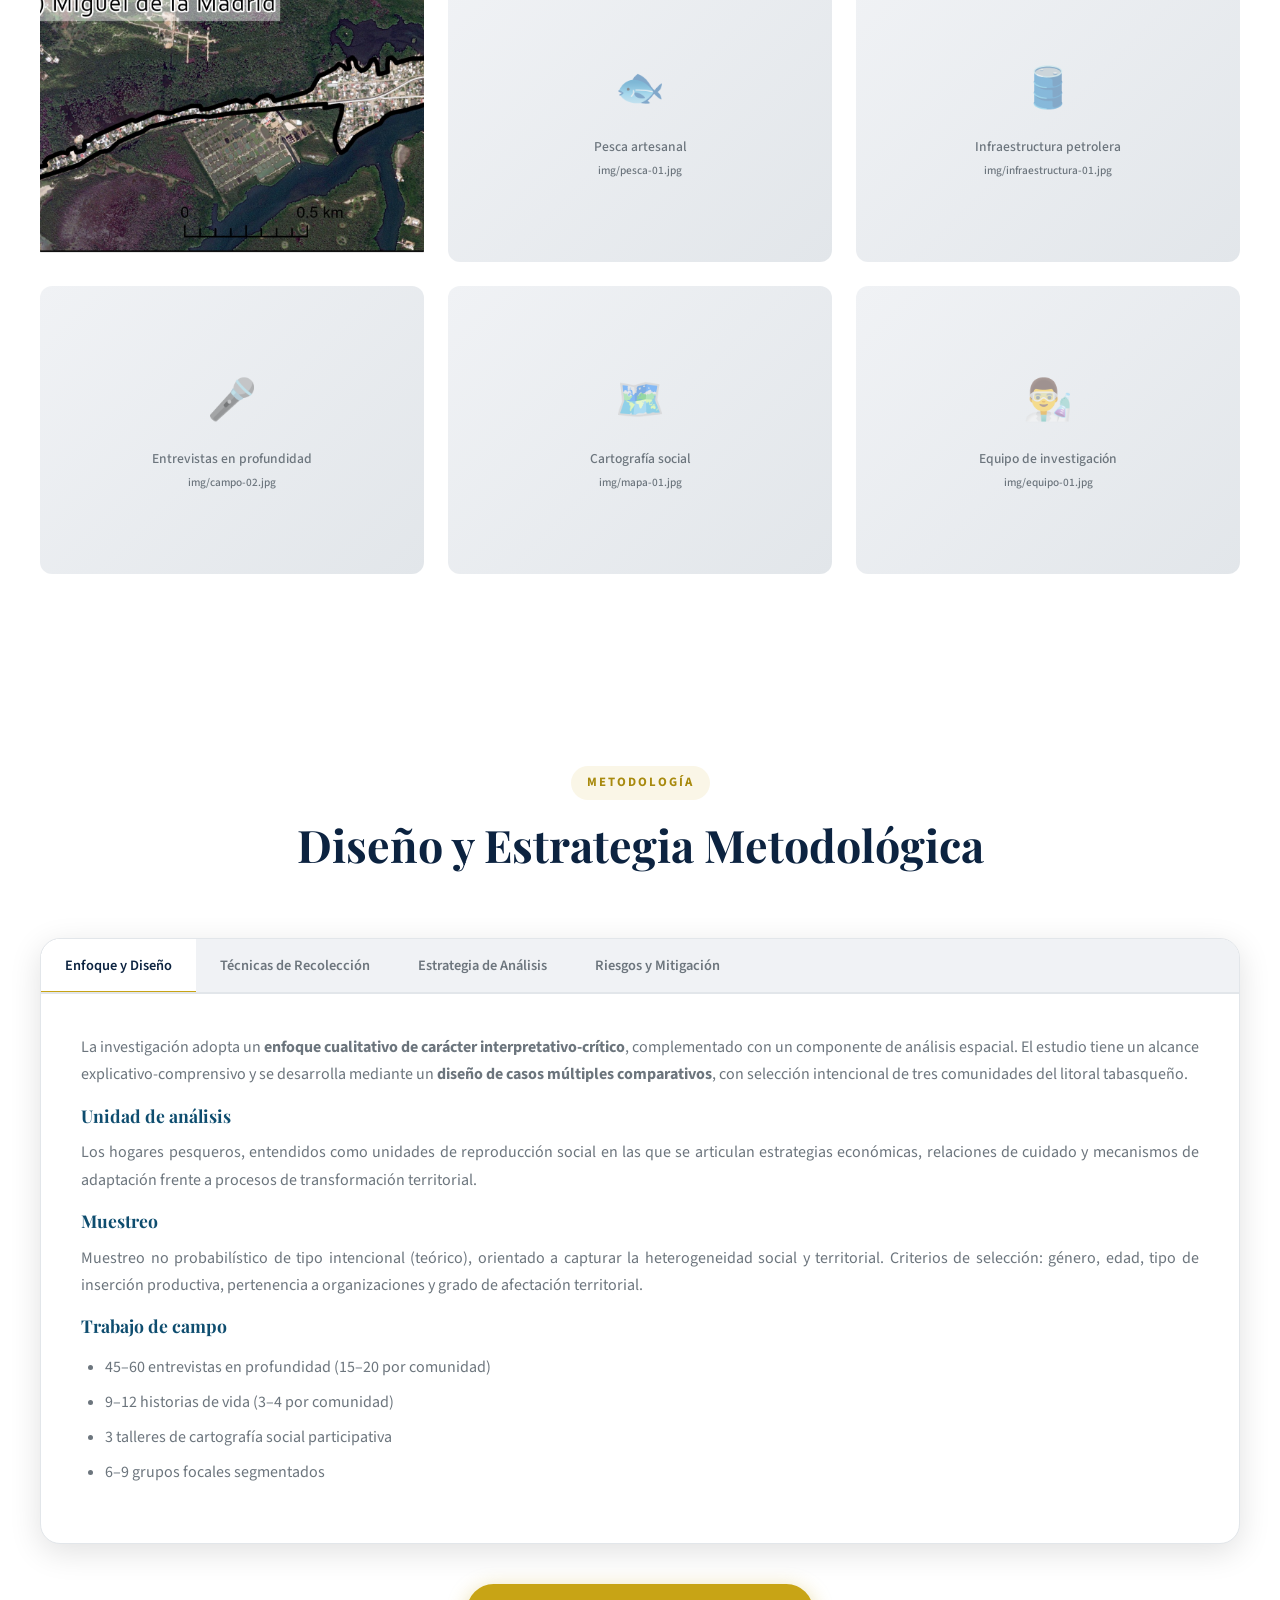
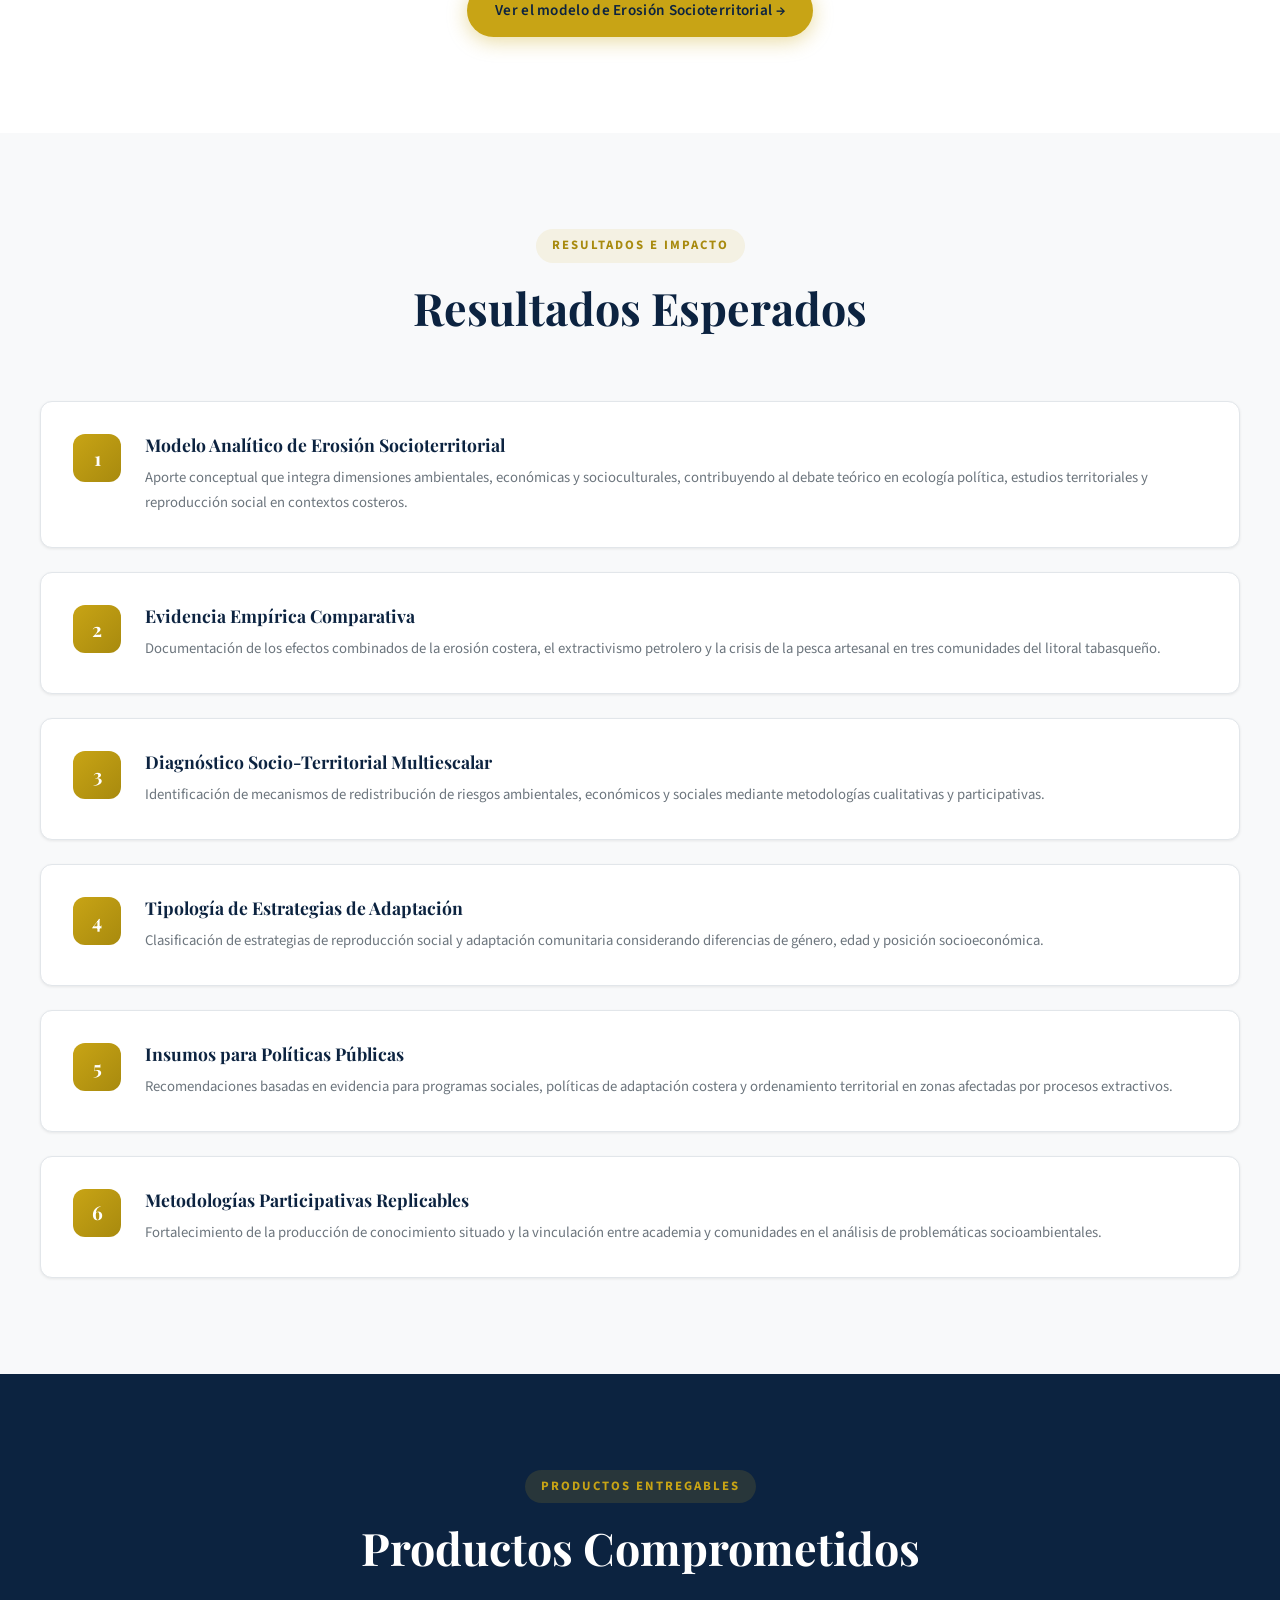
==== commit ee1fdb38: "villa" ====
--- a/index.html
+++ b/index.html
@@ -400,7 +400,7 @@
             </tr>
             <tr>
               <td><span class="role-badge researcher">Investigadora</span></td>
-              <td><a href="https://scholar.google.com/citations?user=T6YoPPUAAAAJ&hl=es" target="_blank" rel="noopener">Dra. María de los Ángeles Pérez Villar</a></td>
+              <td><div class="miembro"><img class="miembro-foto" src="img/7_PerezVillar.jpg" alt="Dra. María de los Ángeles Pérez Villar"><a href="https://scholar.google.com/citations?user=T6YoPPUAAAAJ&hl=es" target="_blank" rel="noopener">Dra. María de los Ángeles Pérez Villar</a></div></td>
               <td>Dra., SIN</td>
               <td>UJAT</td>
               <td>Perspectiva de género en reproducción social</td>
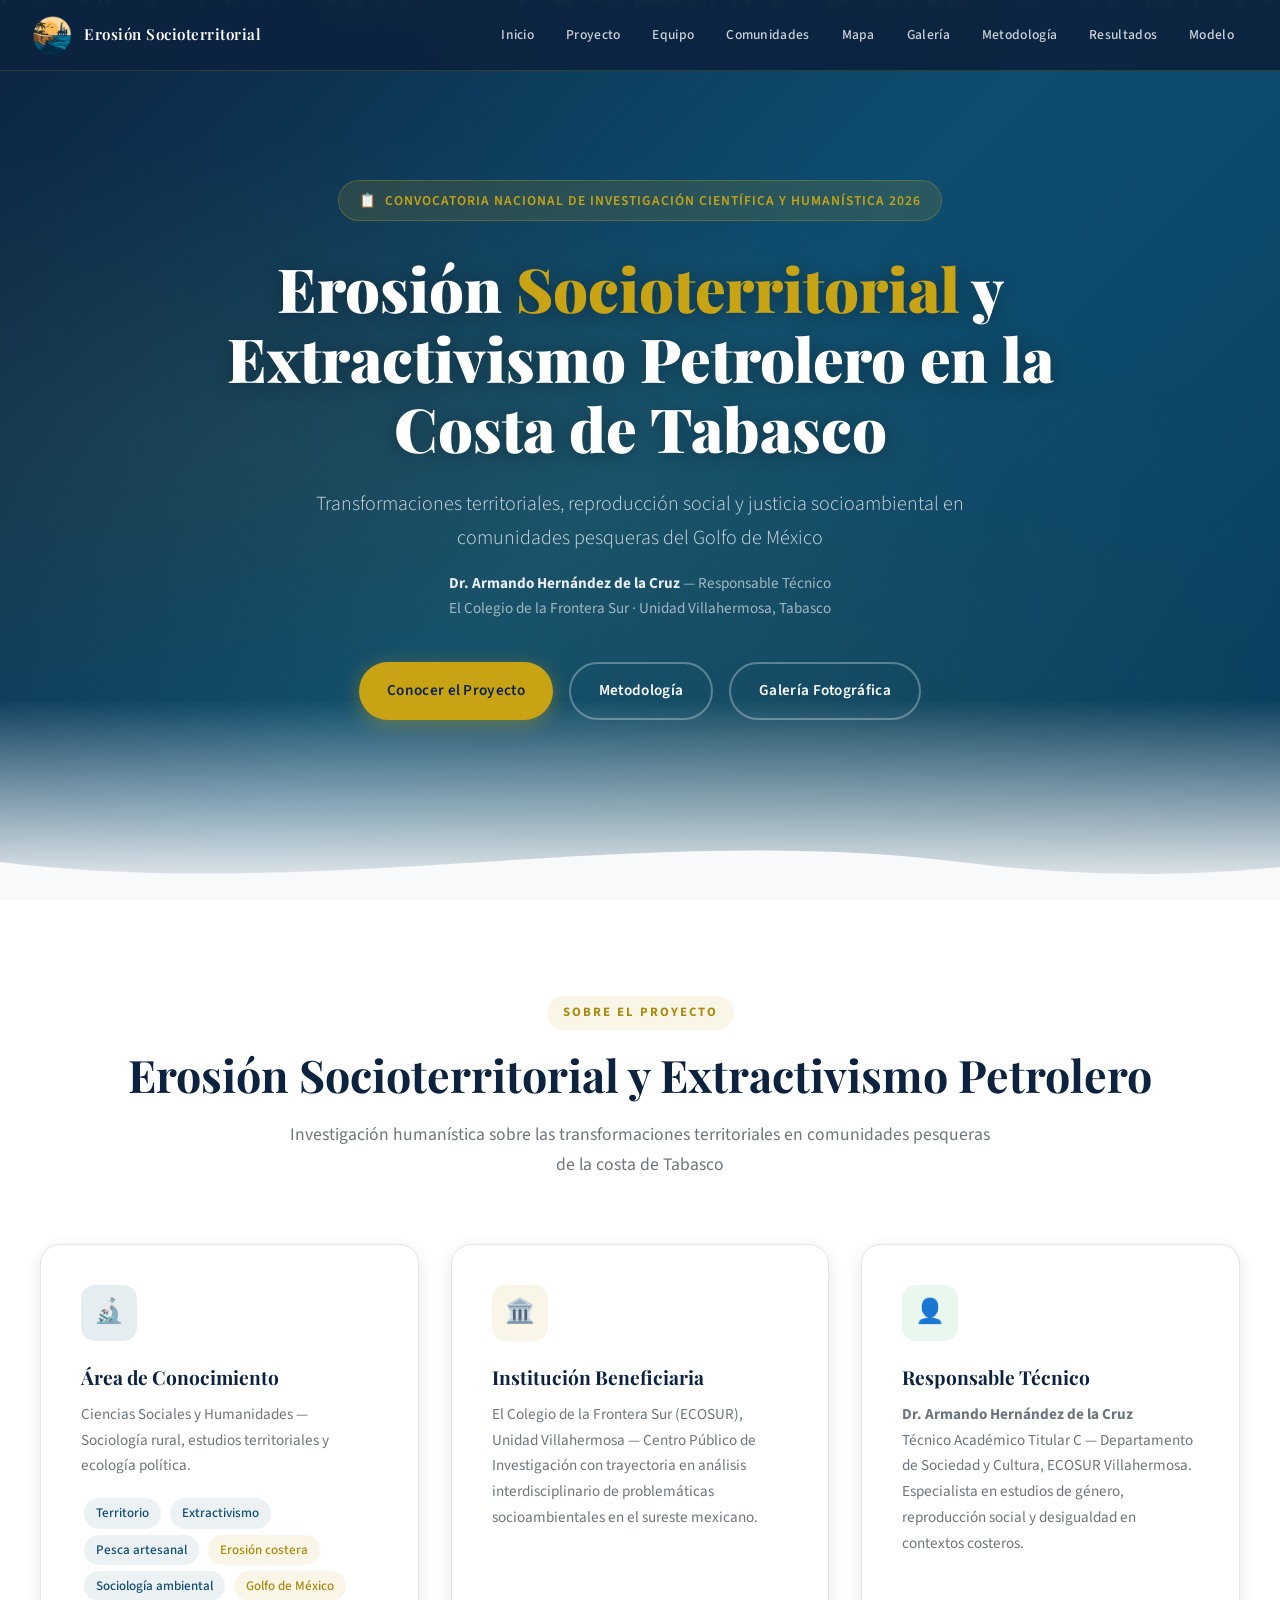
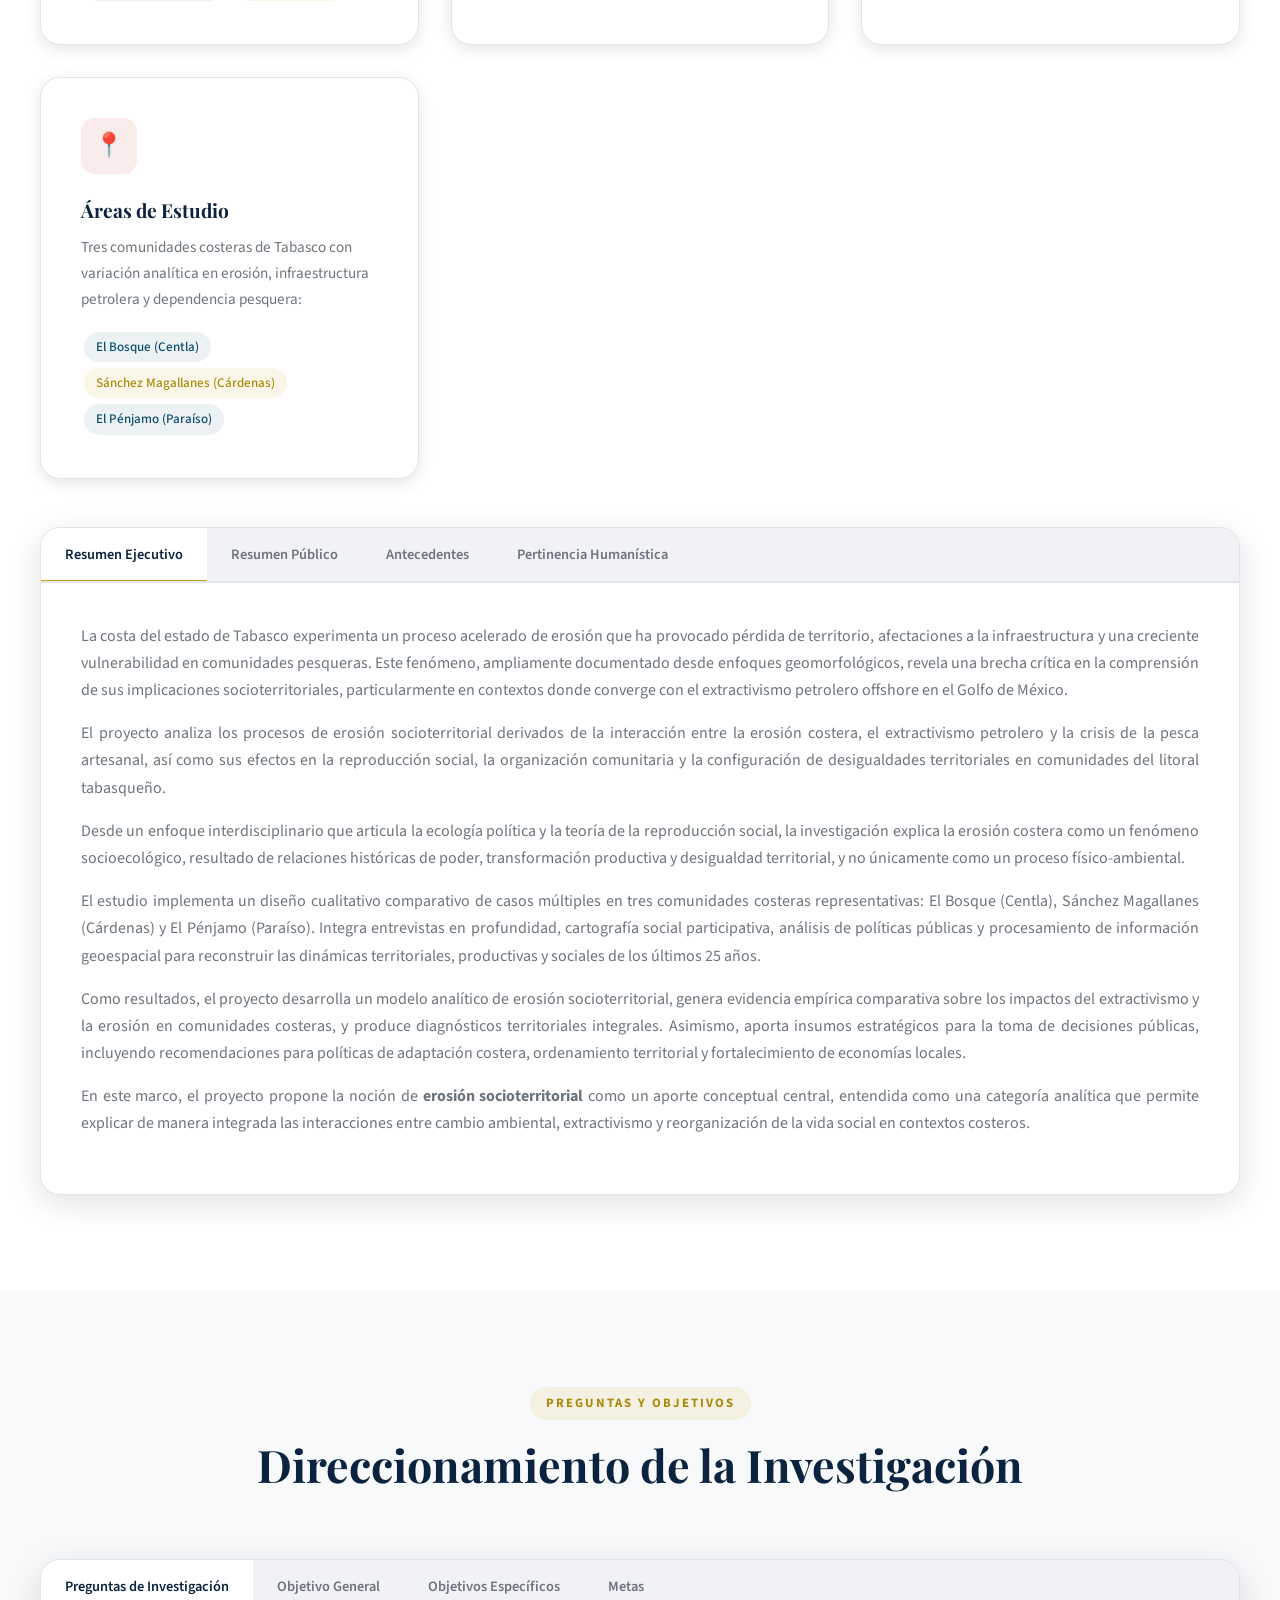
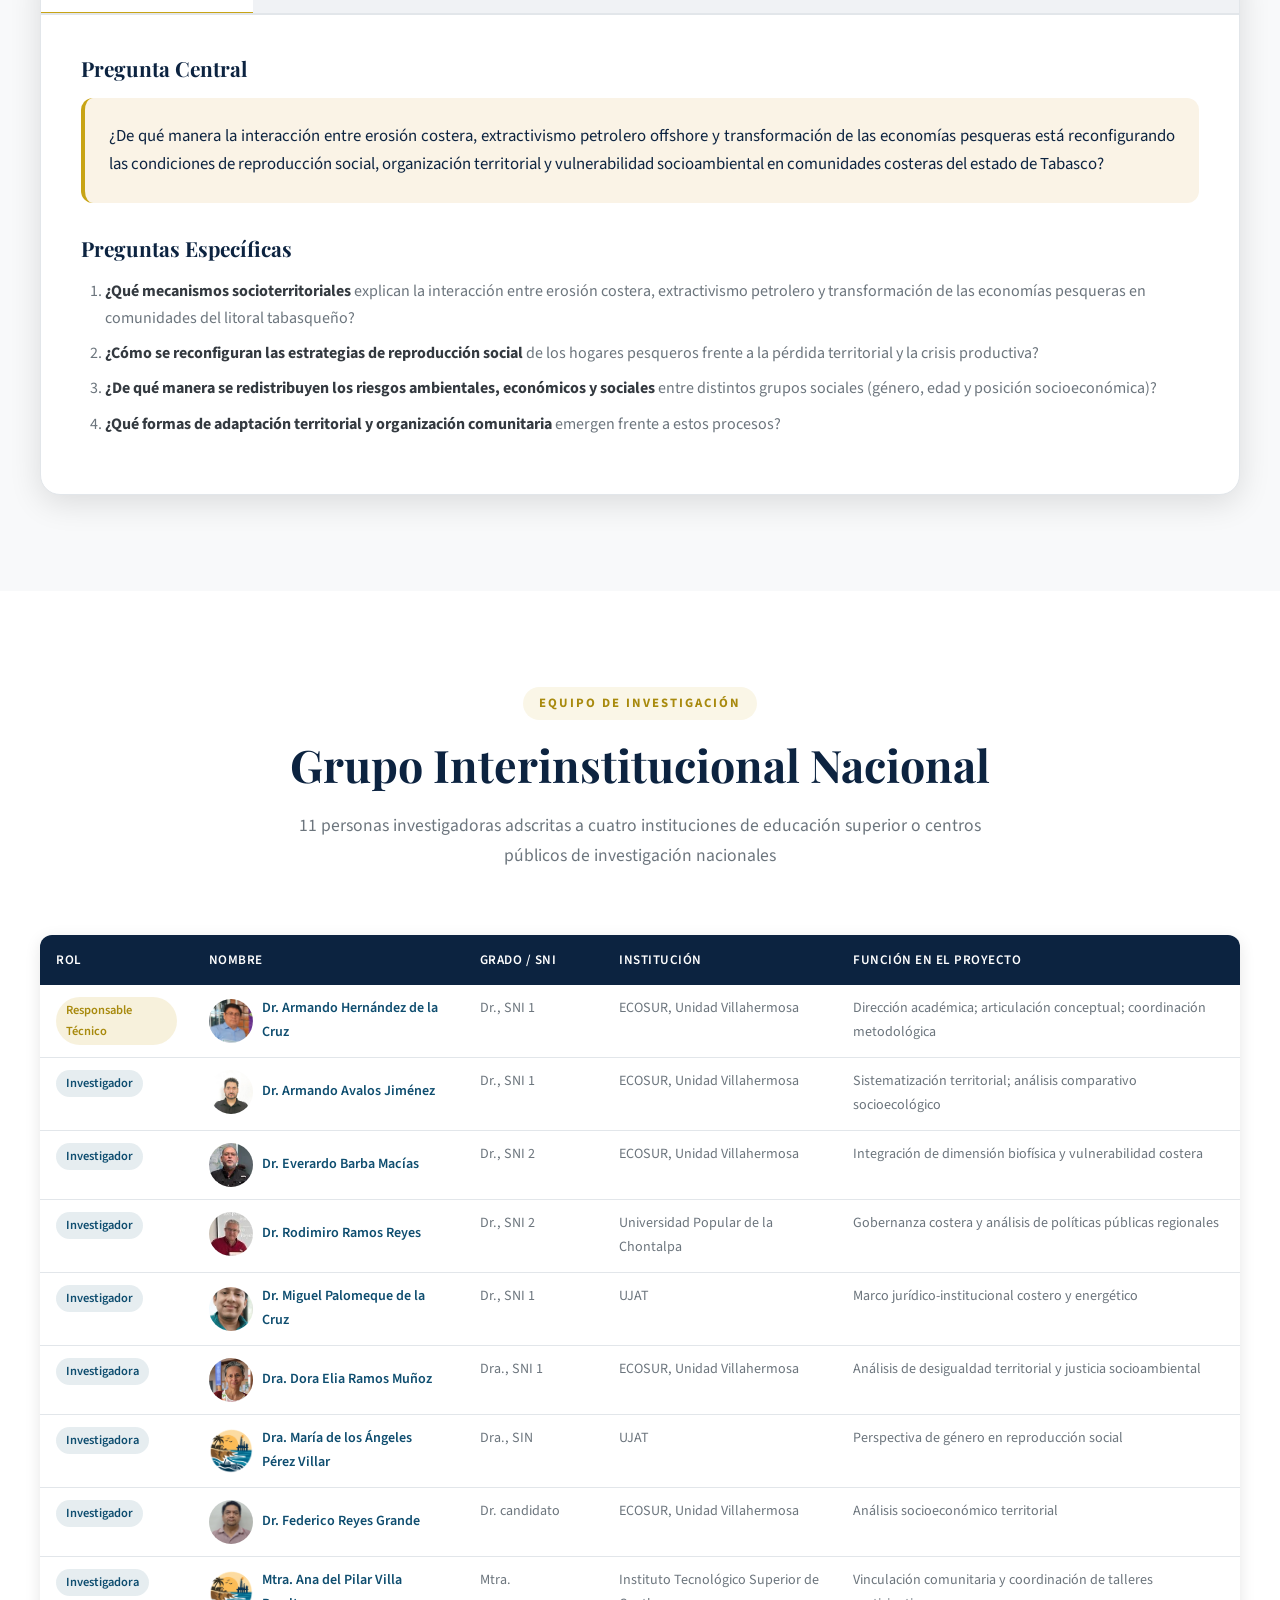
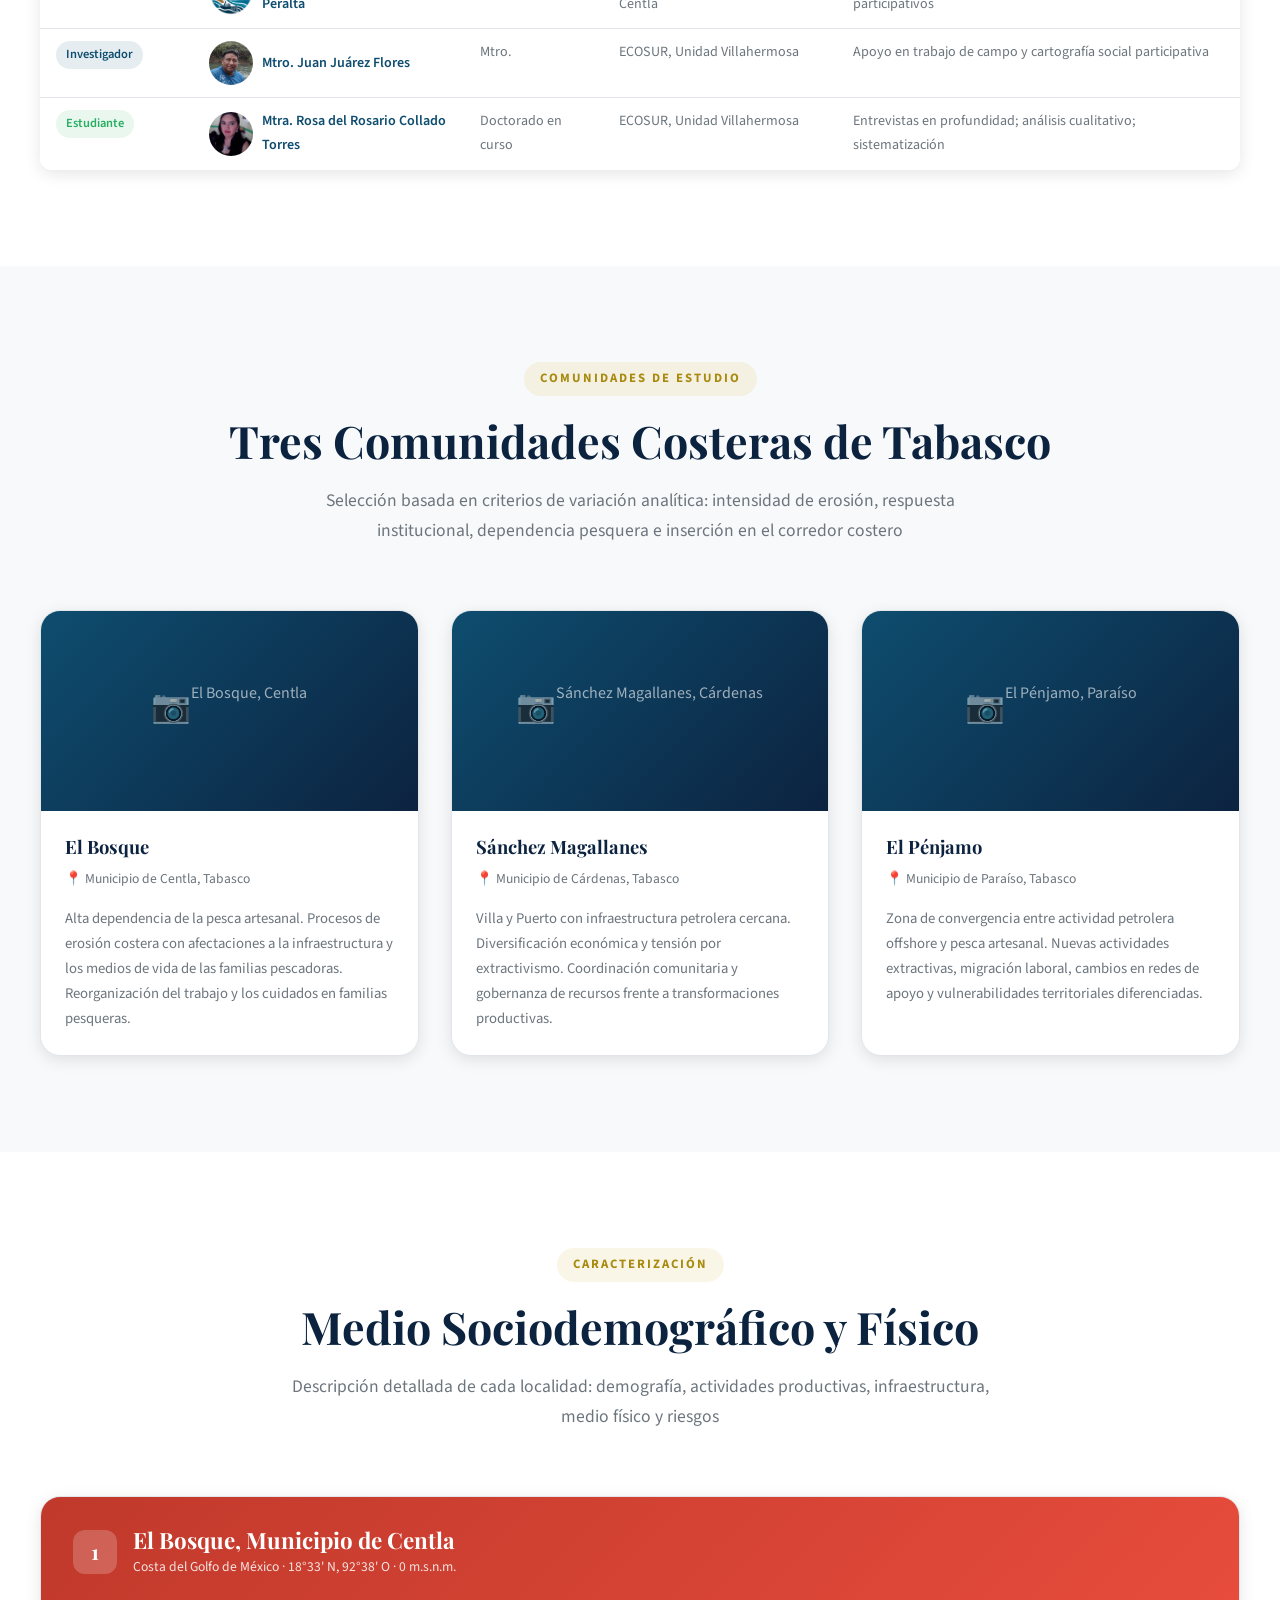
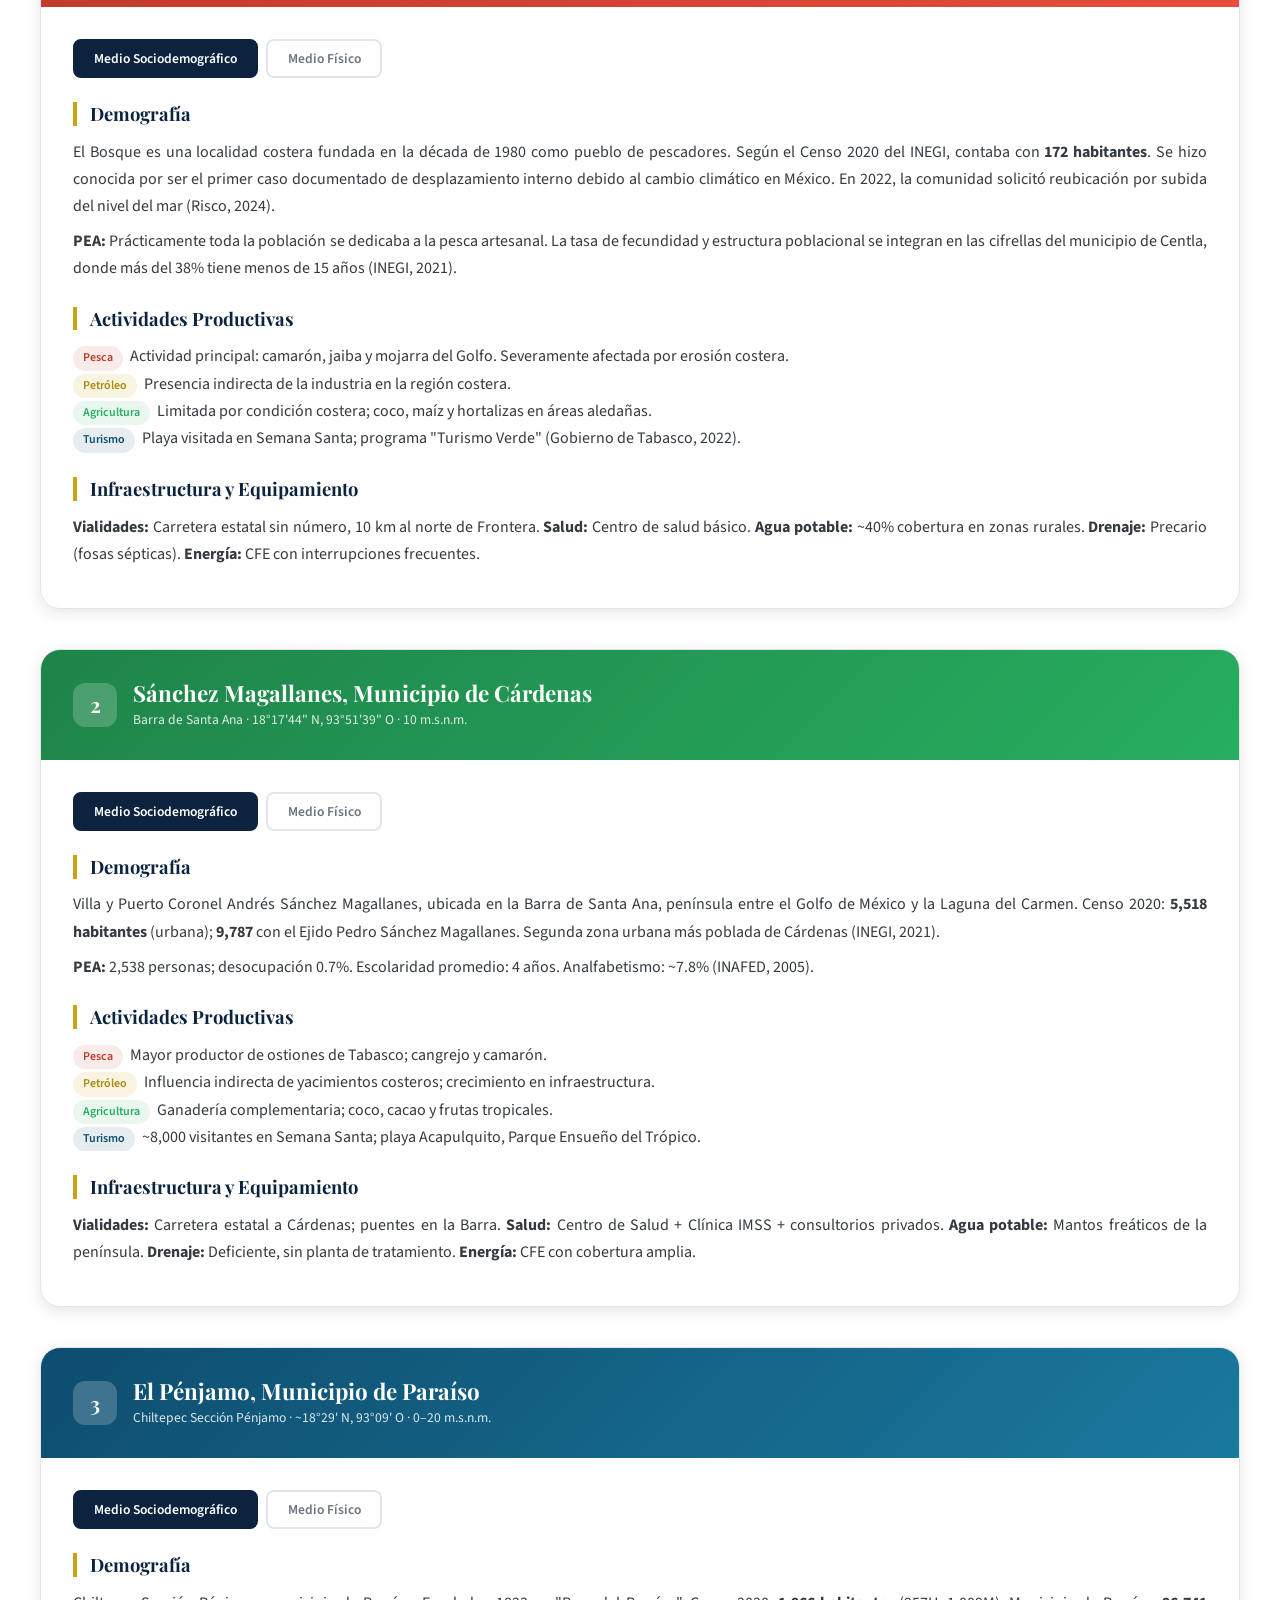
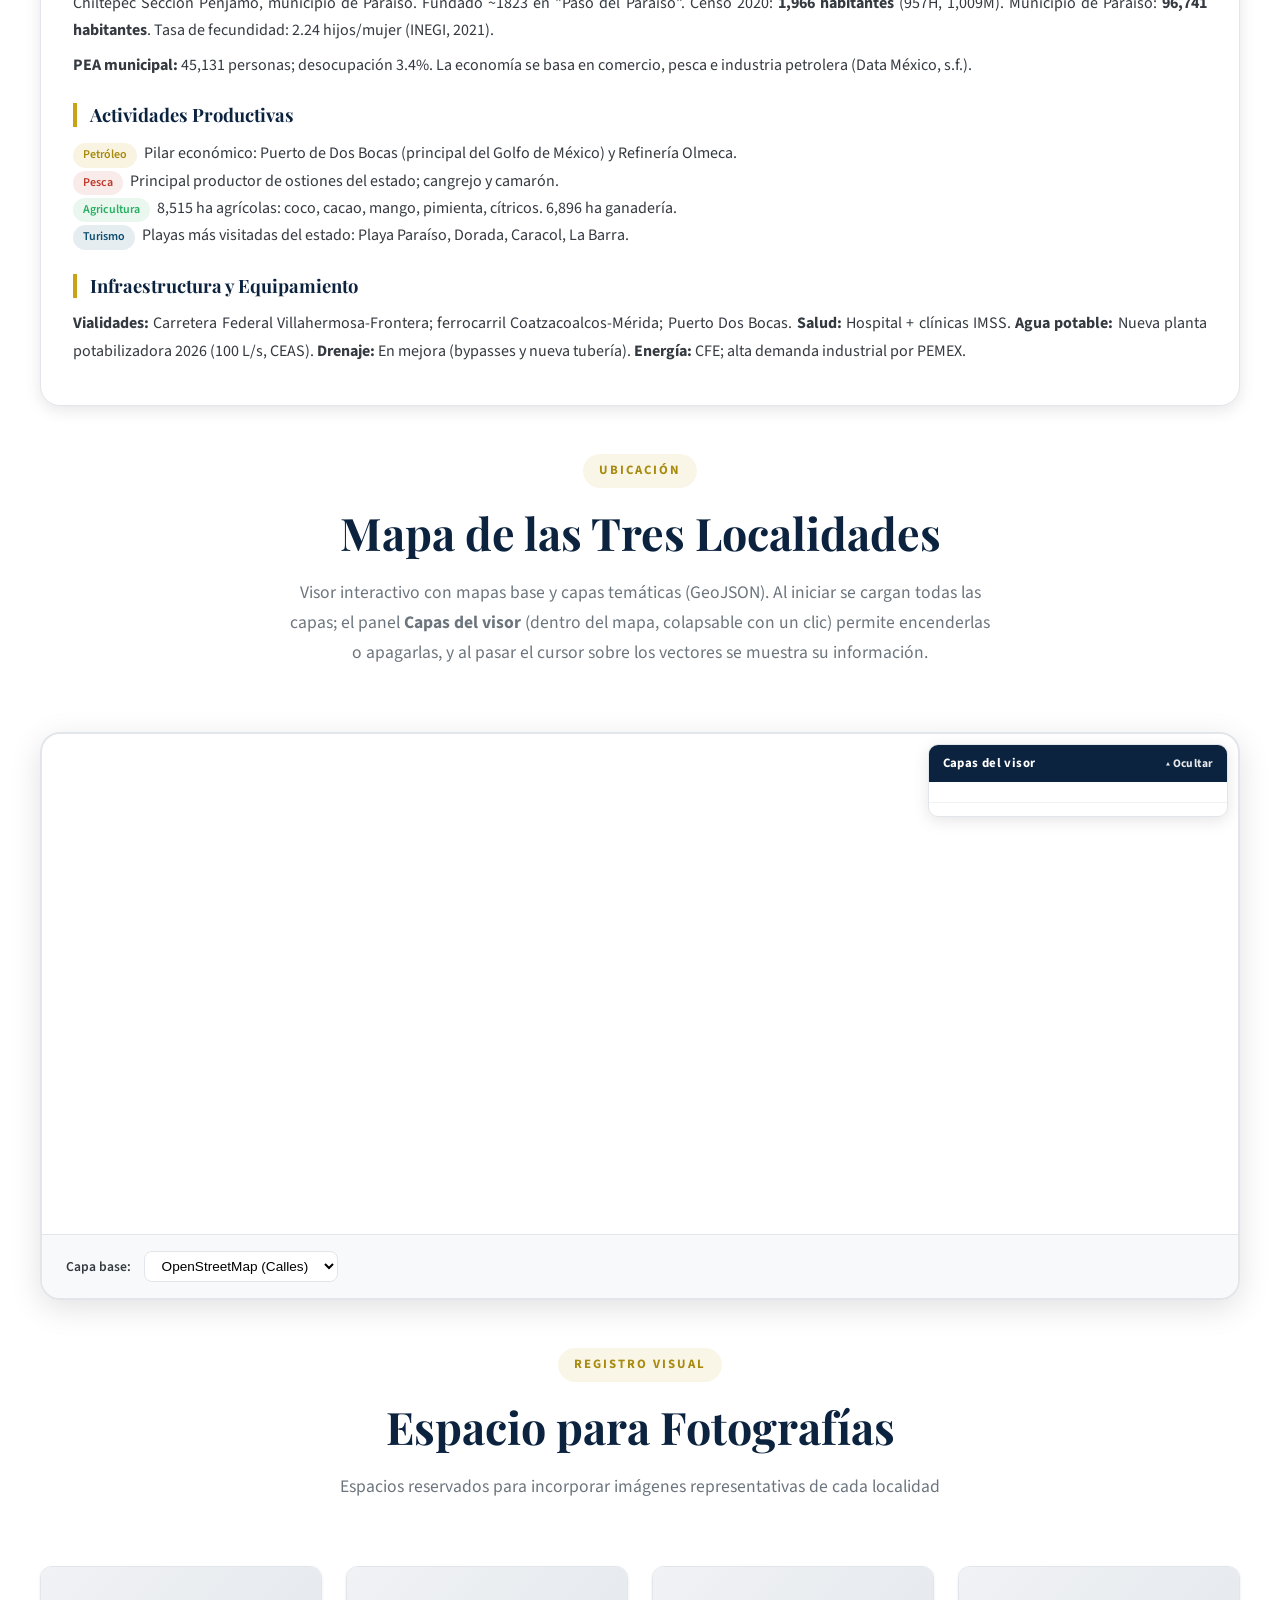
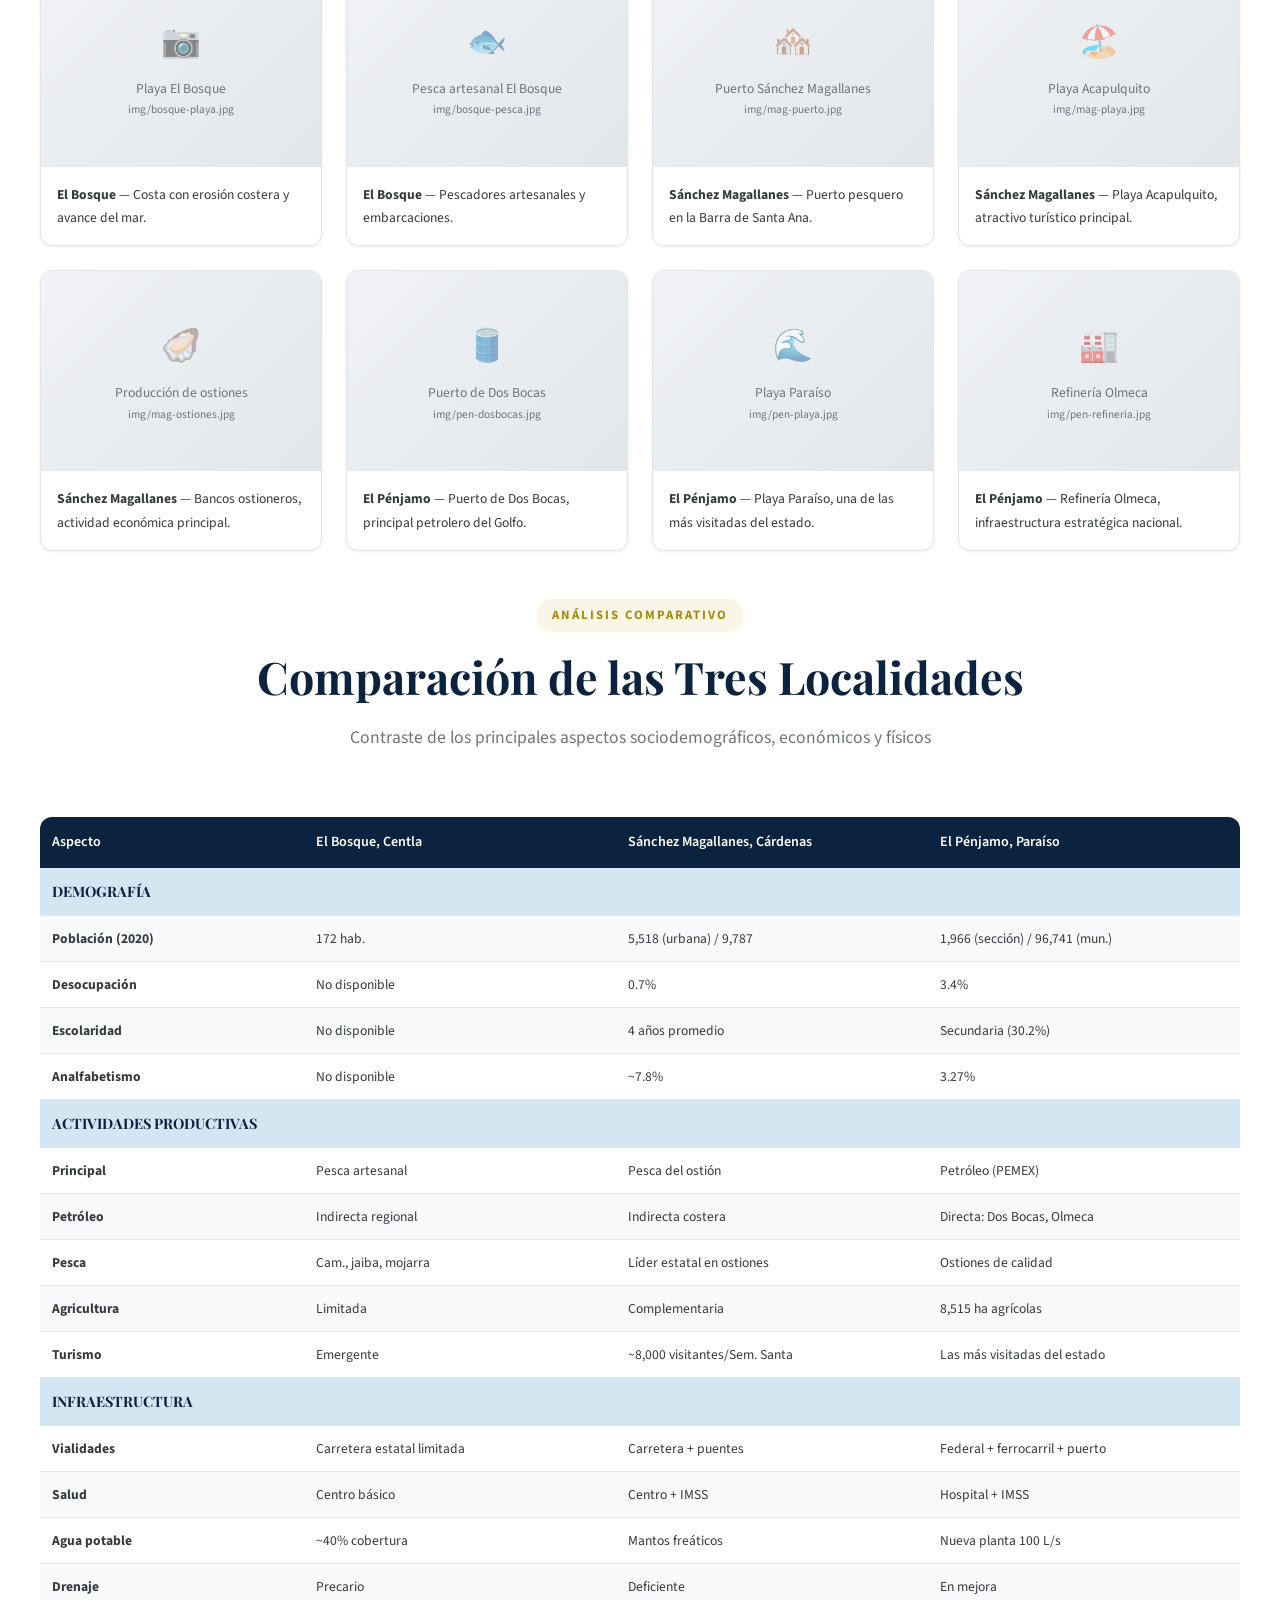
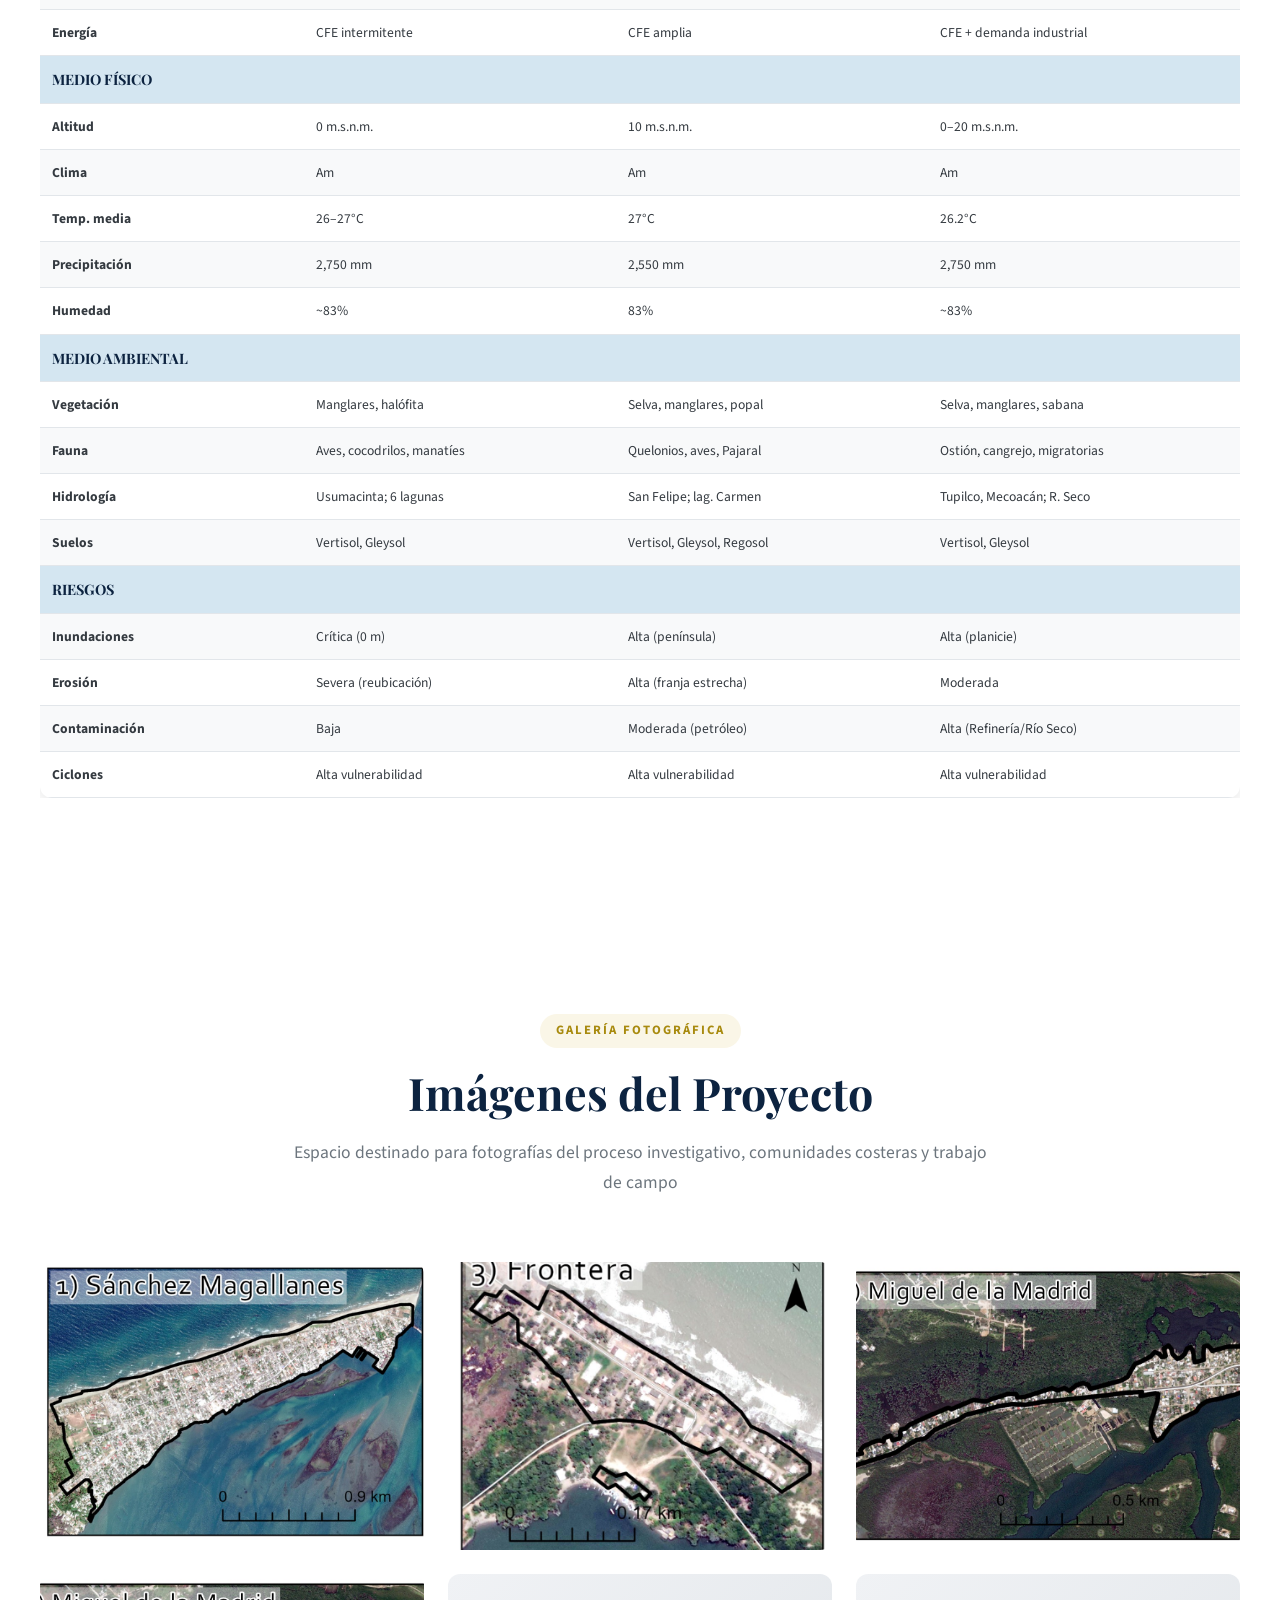
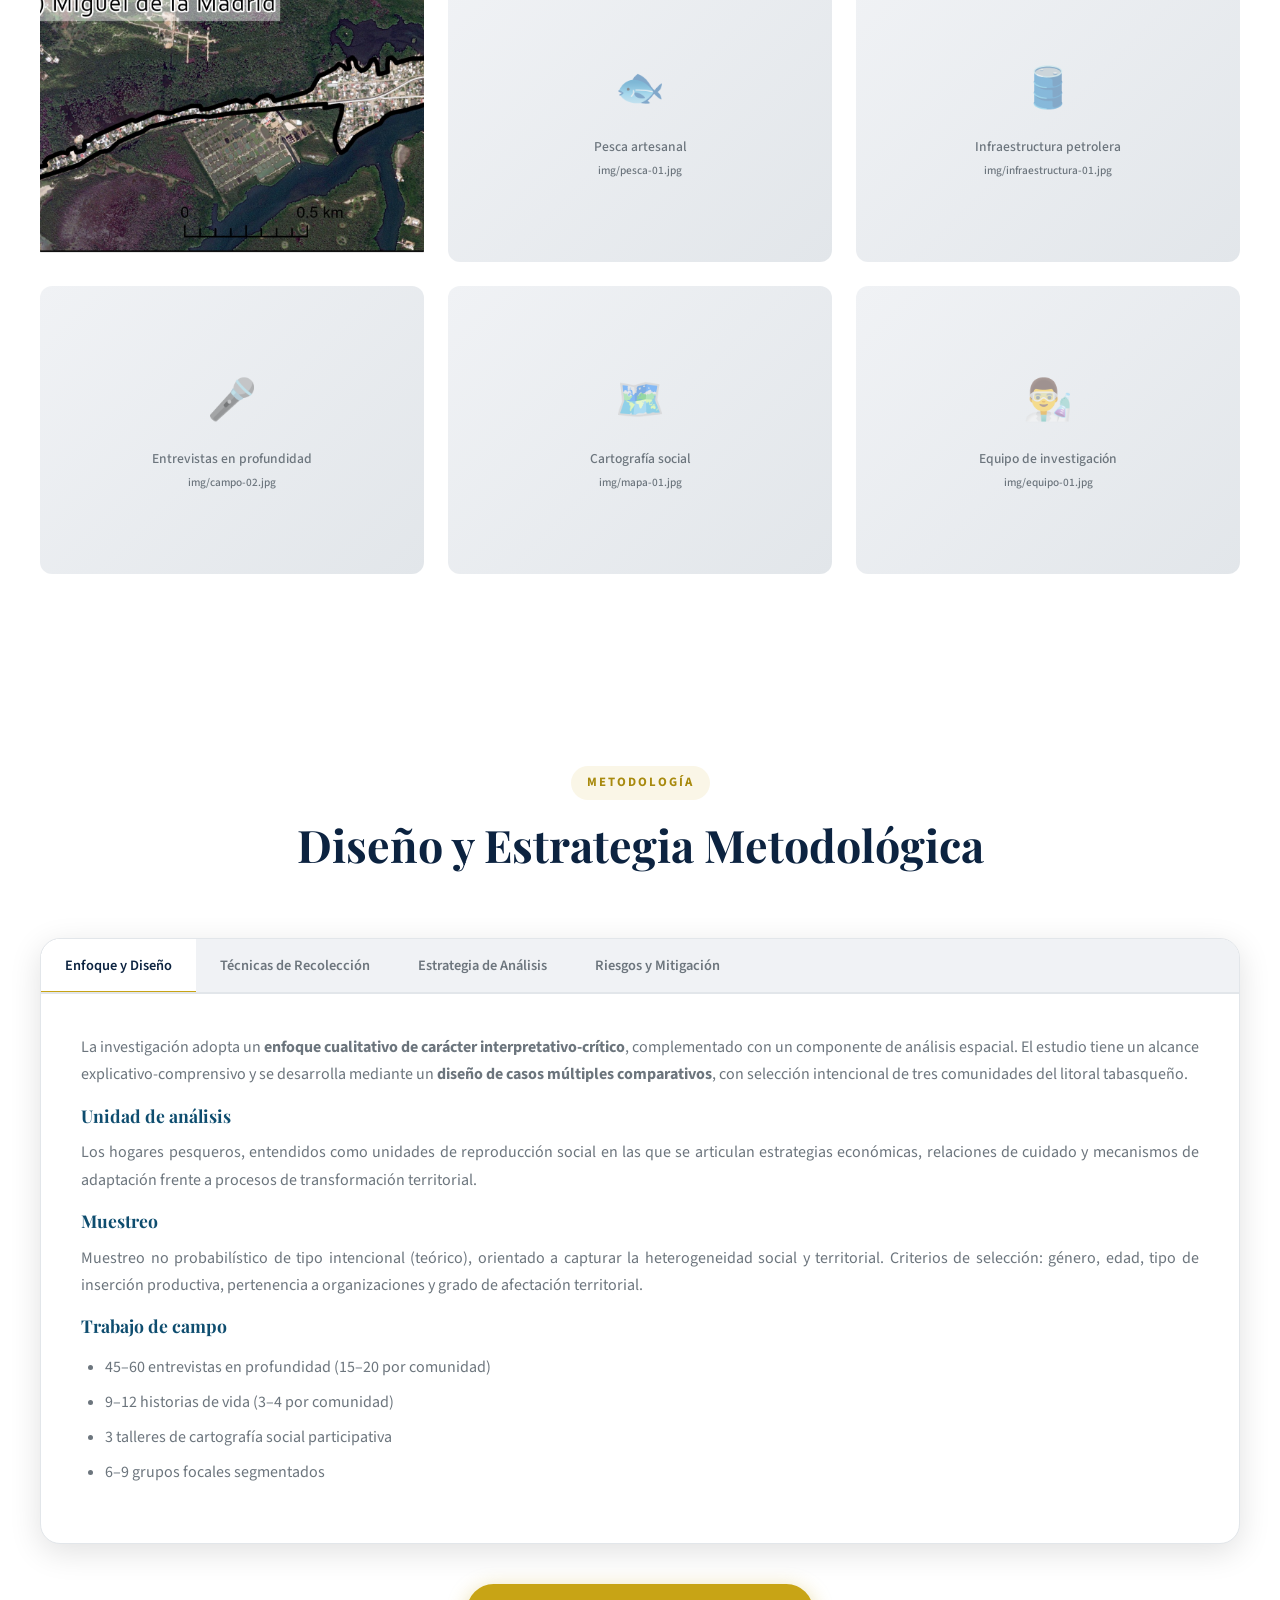
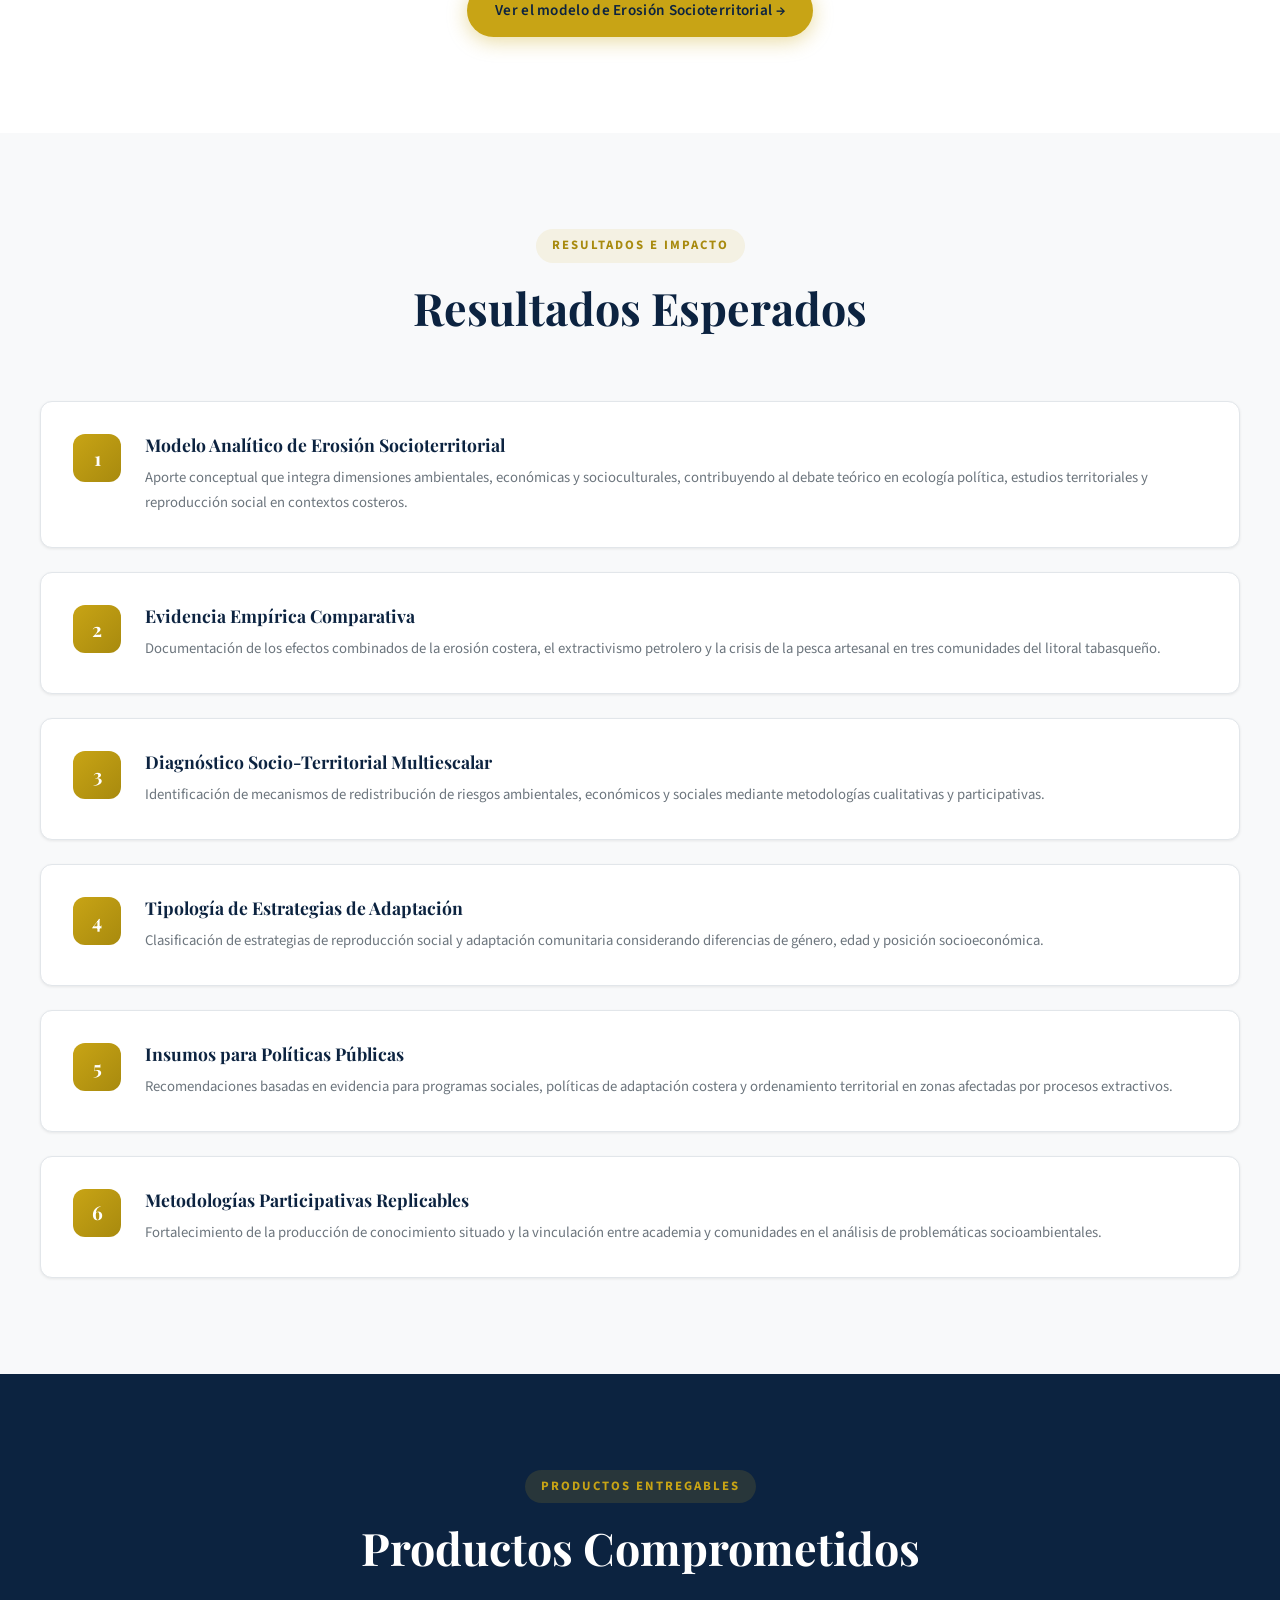
==== commit d3a4dfdf: "sni" ====
--- a/index.html
+++ b/index.html
@@ -373,7 +373,7 @@
             <tr>
               <td><span class="role-badge researcher">Investigador</span></td>
               <td><div class="miembro"><img class="miembro-foto" src="img/3_Imagen10.jpg" alt="Dr. Everardo Barba Macías"><a href="https://www.ecosur.mx/academico/ebarba" target="_blank" rel="noopener">Dr. Everardo Barba Macías</a></div></td>
-              <td>Dr., SNI 1</td>
+              <td>Dr., SNI 2</td>
               <td>ECOSUR, Unidad Villahermosa</td>
               <td>Integración de dimensión biofísica y vulnerabilidad costera</td>
             </tr>
--- a/css/style.css
+++ b/css/style.css
@@ -188,18 +188,28 @@
 
 .hero-particles .particle {
   position: absolute;
-  width: 4px;
-  height: 4px;
-  background: rgba(200, 164, 21, 0.3);
+  width: 8px;
+  height: 8px;
   border-radius: 50%;
+  background: radial-gradient(circle at 32% 30%, rgba(255,255,255,0.95), rgba(200,164,21,0.45) 40%, rgba(200,164,21,0.12) 75%);
+  box-shadow: 0 0 10px rgba(200,164,21,0.5), inset 0 0 4px rgba(255,255,255,0.4);
   animation: float-particle linear infinite;
 }
 
+.hero-particles .particle-lg {
+  width: 16px;
+  height: 16px;
+  background: radial-gradient(circle at 32% 30%, rgba(255,255,255,0.95), rgba(120,190,220,0.55) 42%, rgba(120,190,220,0.18) 78%);
+  box-shadow: 0 0 16px rgba(120,190,220,0.6), inset 0 0 6px rgba(255,255,255,0.4);
+}
+
 @keyframes float-particle {
-  0% { transform: translateY(100vh) scale(0); opacity: 0; }
-  10% { opacity: 1; }
-  90% { opacity: 1; }
-  100% { transform: translateY(-10vh) scale(1); opacity: 0; }
+  0%   { transform: translate(0, 110vh) scale(0); opacity: 0; }
+  10%  { opacity: 1; }
+  35%  { transform: translate(3vw, 65vh) scale(1); opacity: 1; }
+  55%  { transform: translate(-2.5vw, 35vh) scale(1.05); opacity: 1; }
+  80%  { transform: translate(1.5vw, 10vh) scale(1.1); opacity: 1; }
+  100% { transform: translate(-1vw, -15vh) scale(1.15); opacity: 0; }
 }
 
 .hero-content {
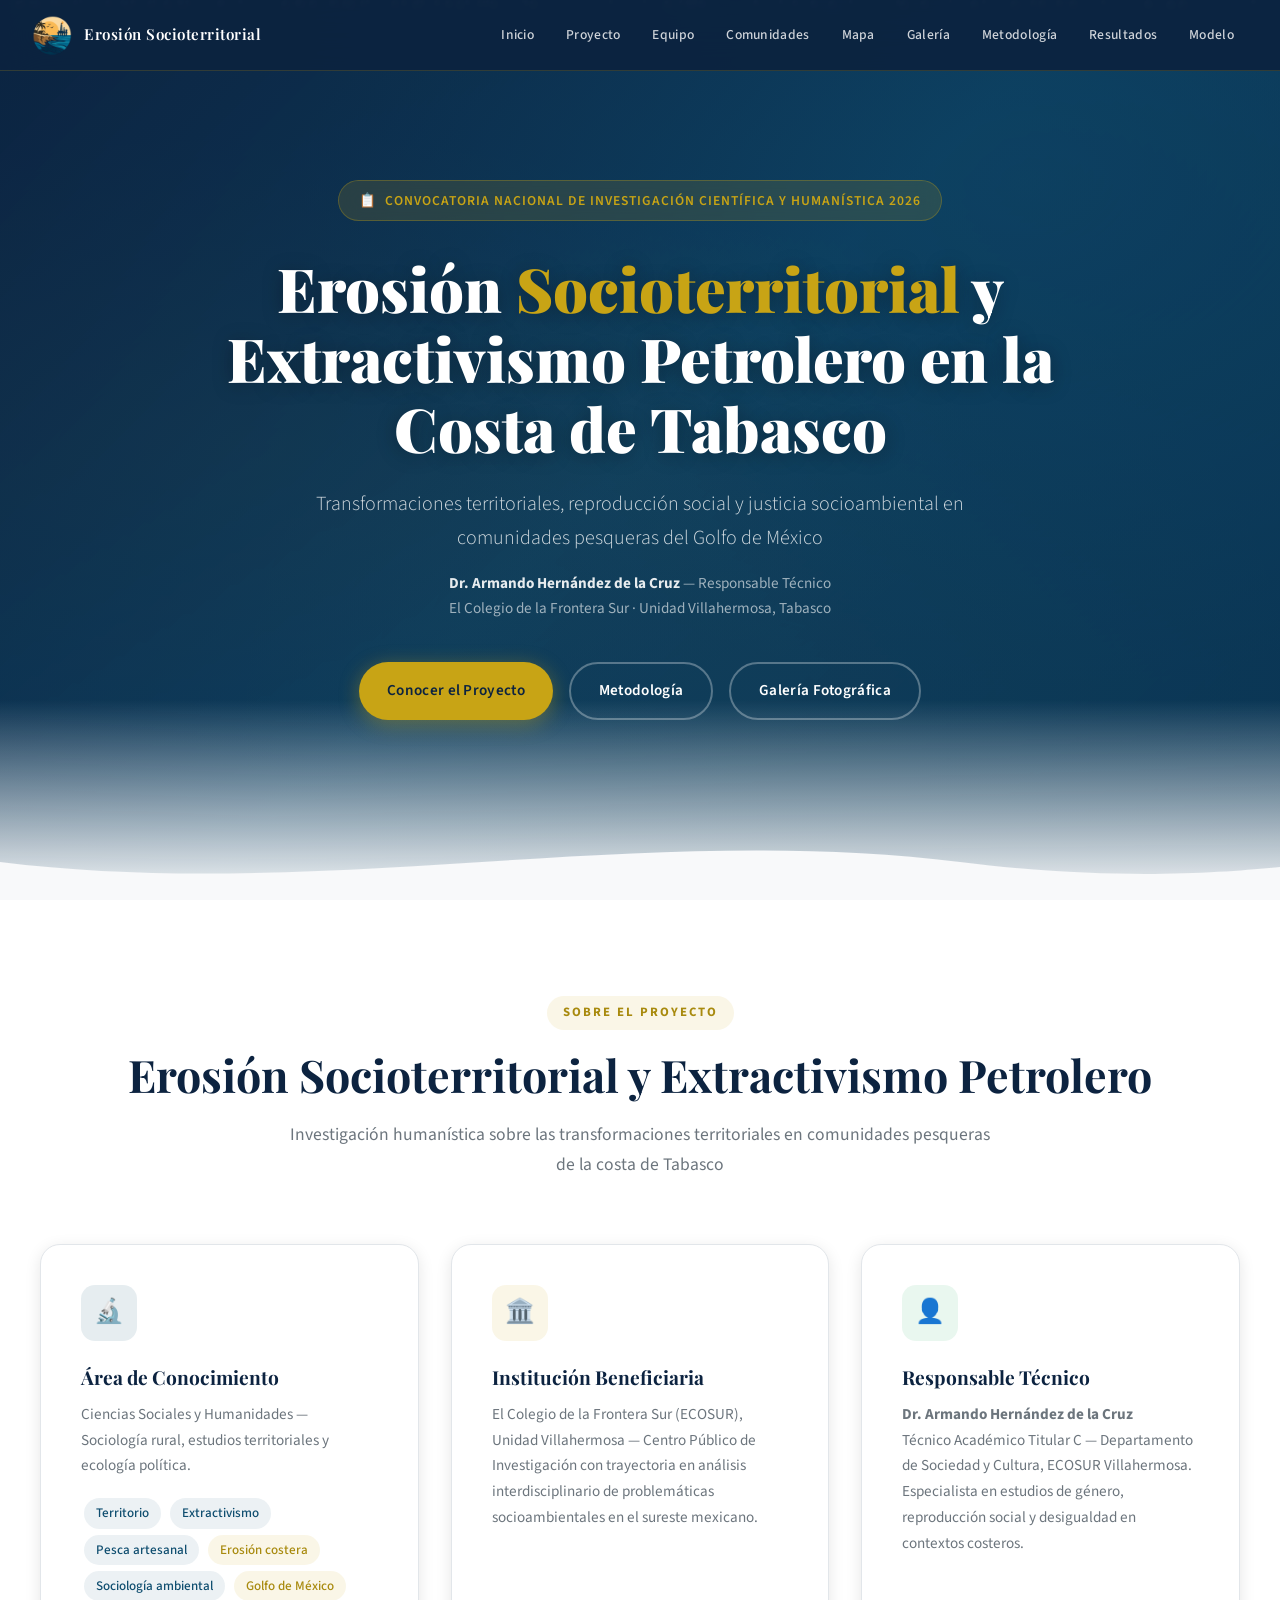
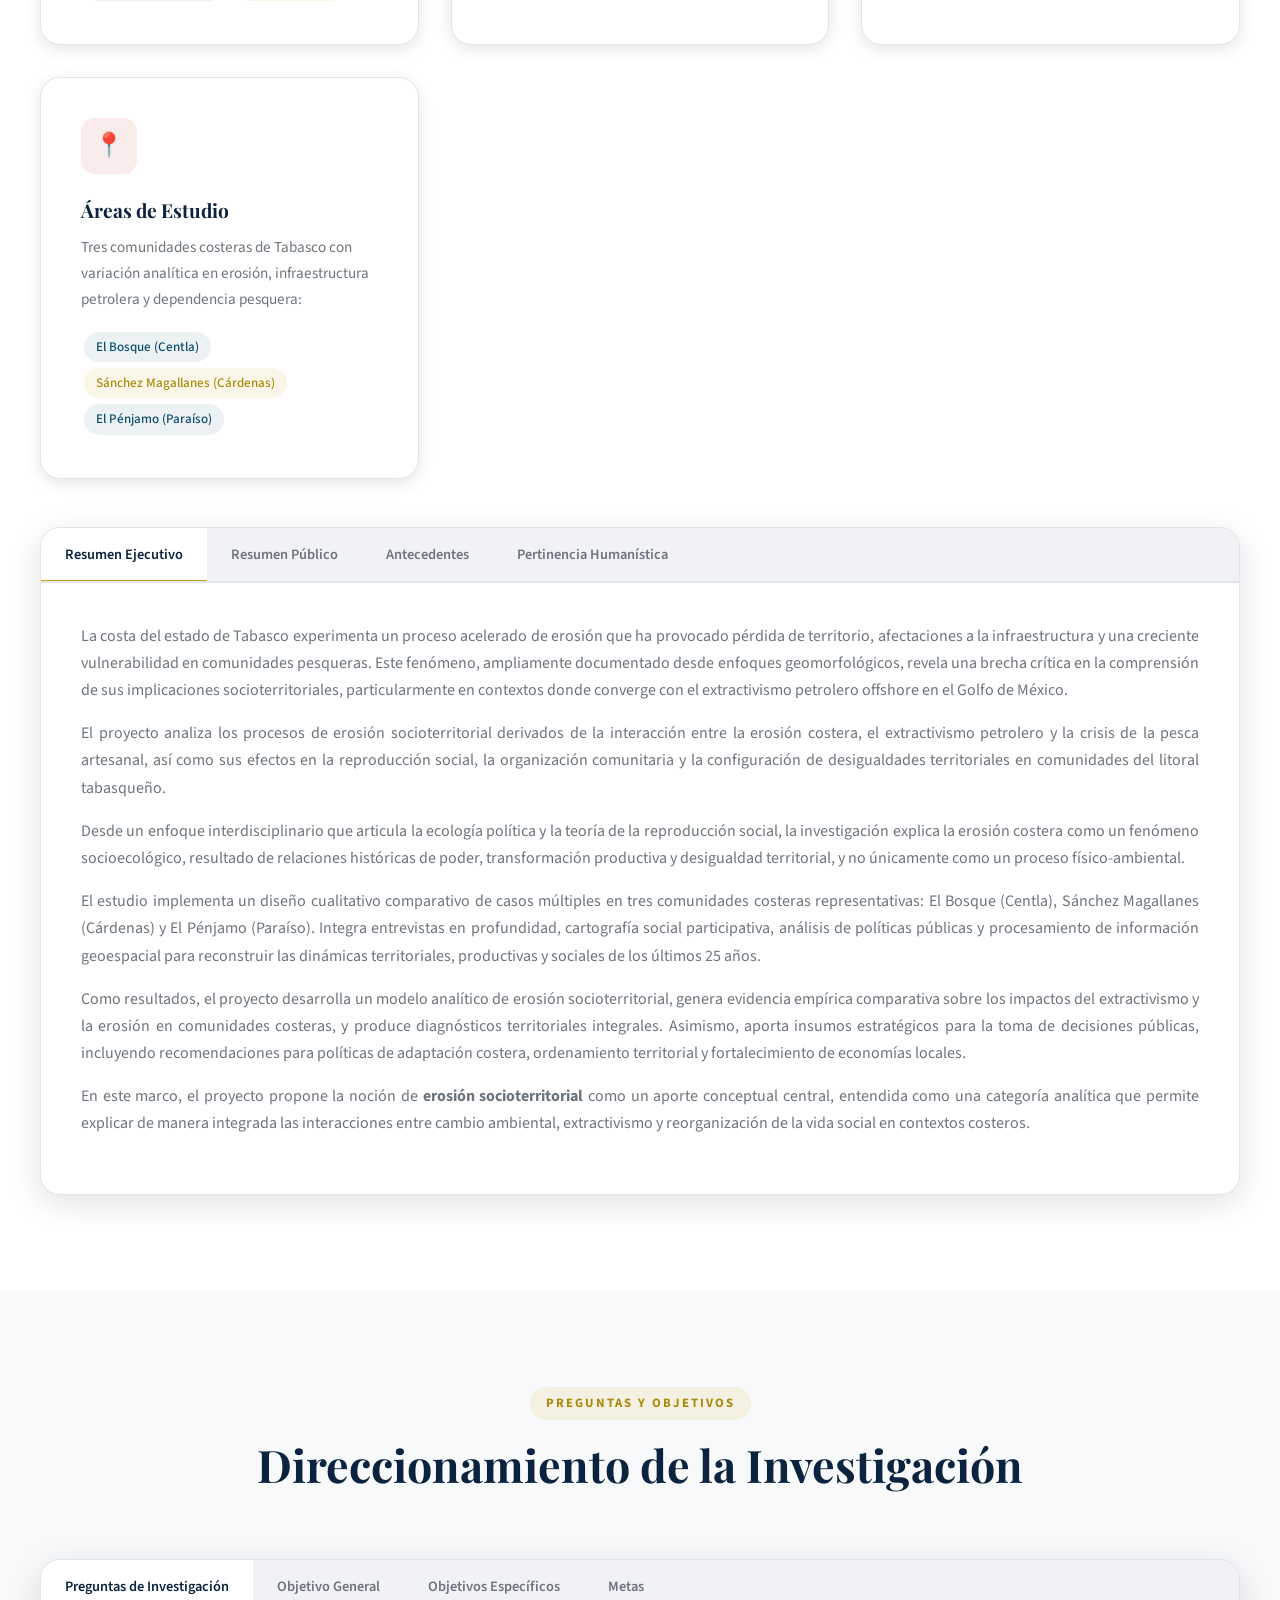
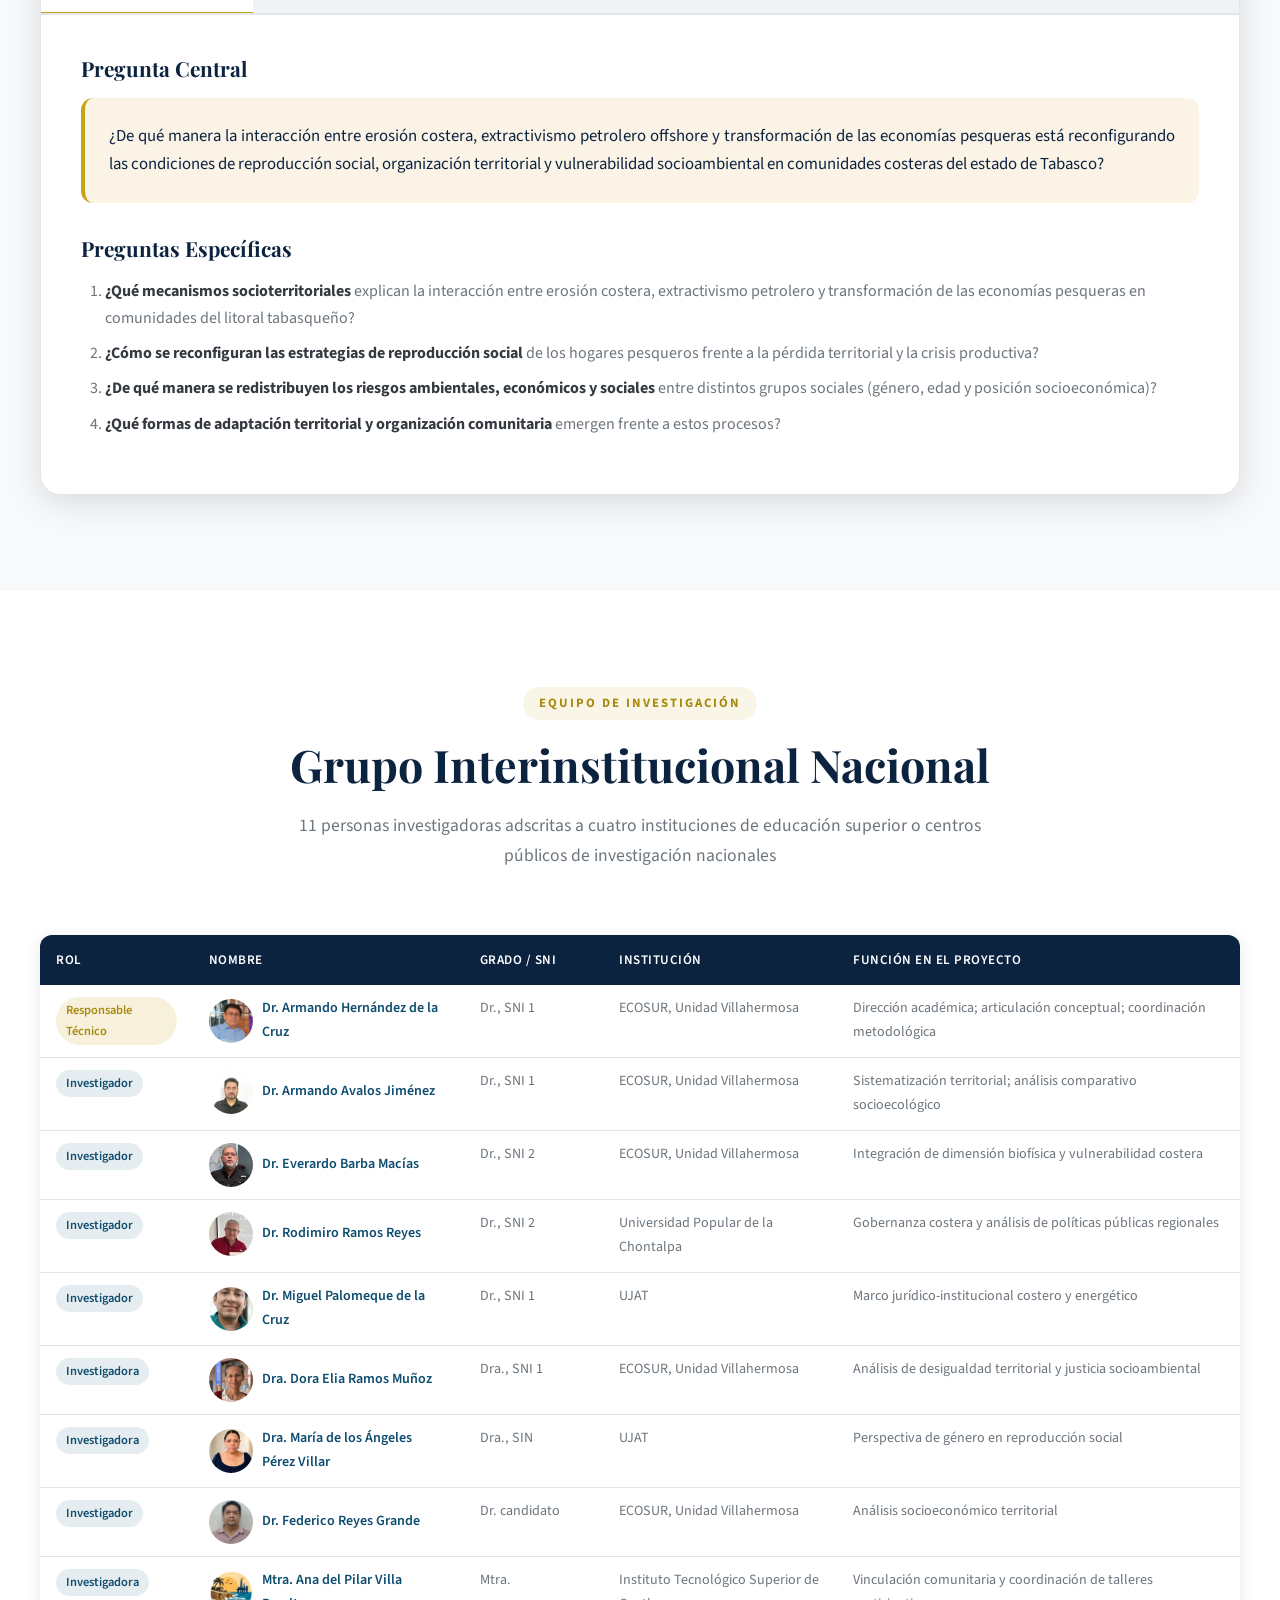
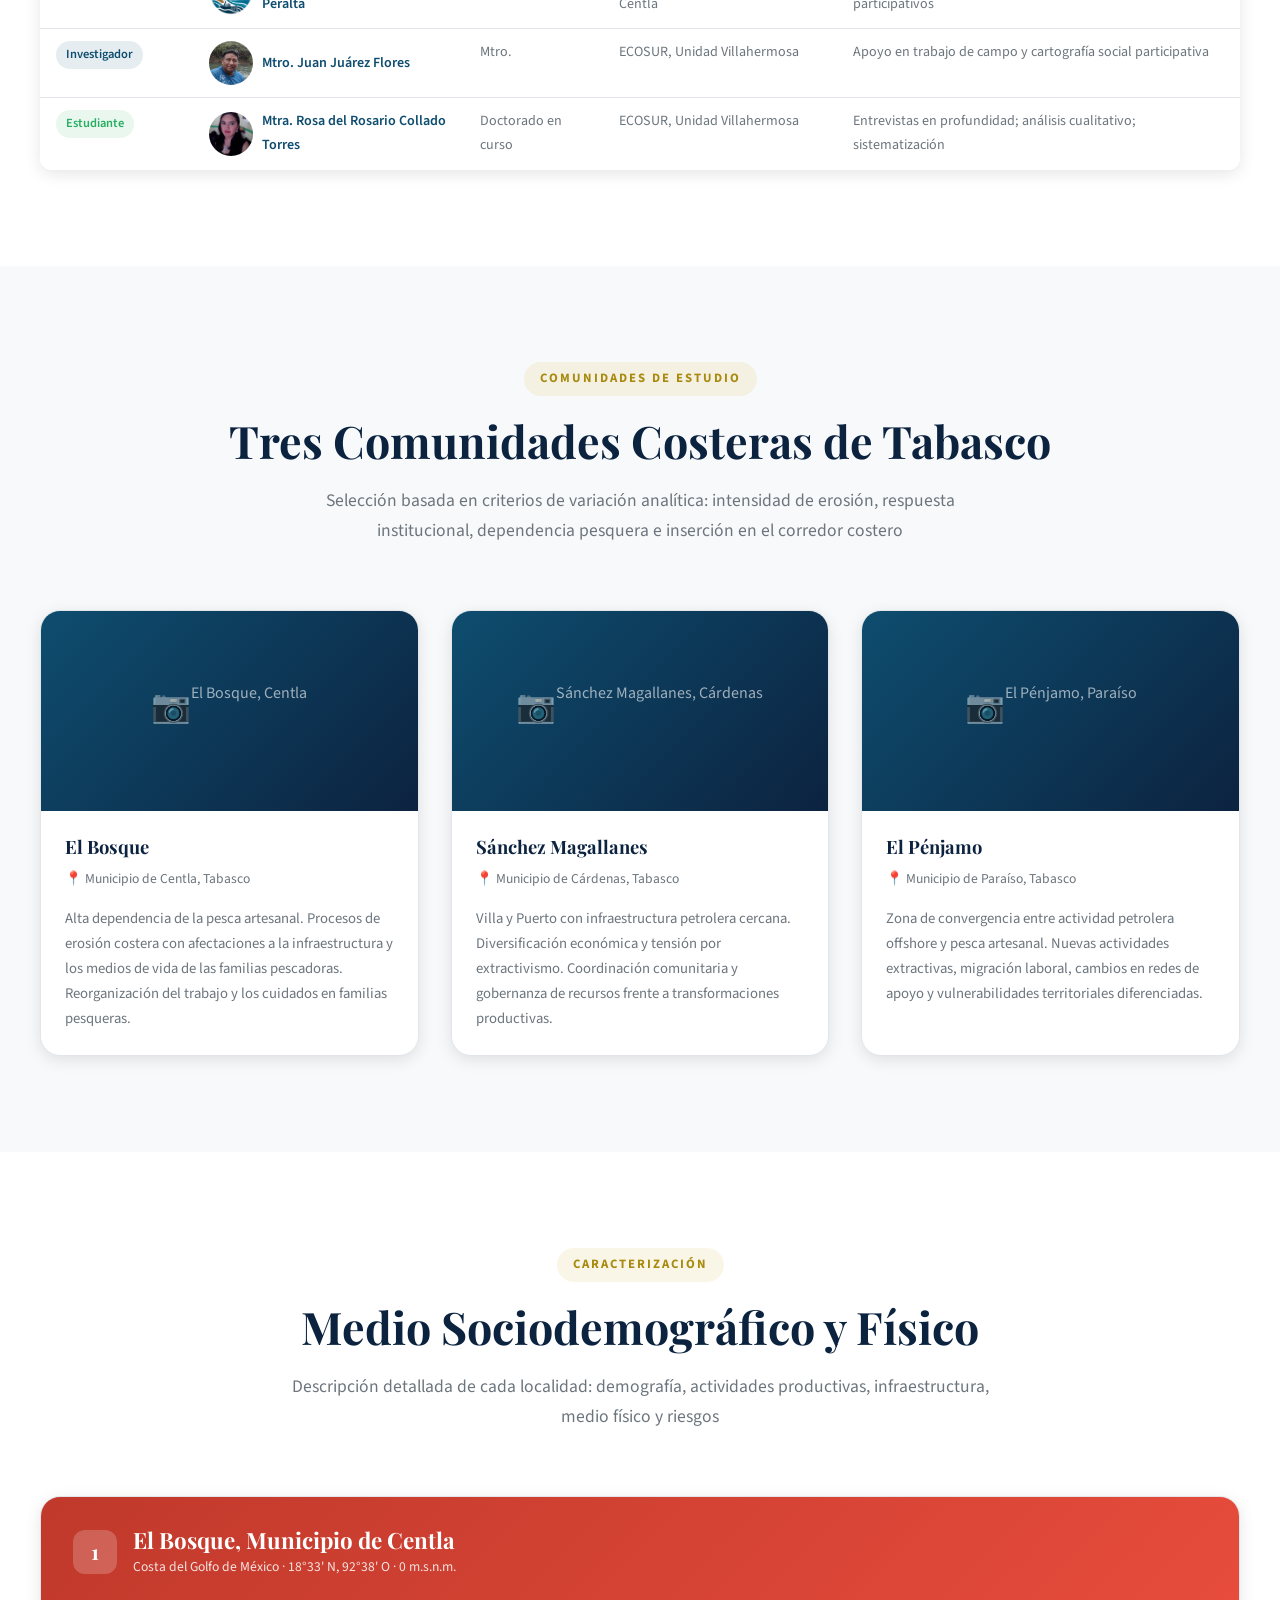
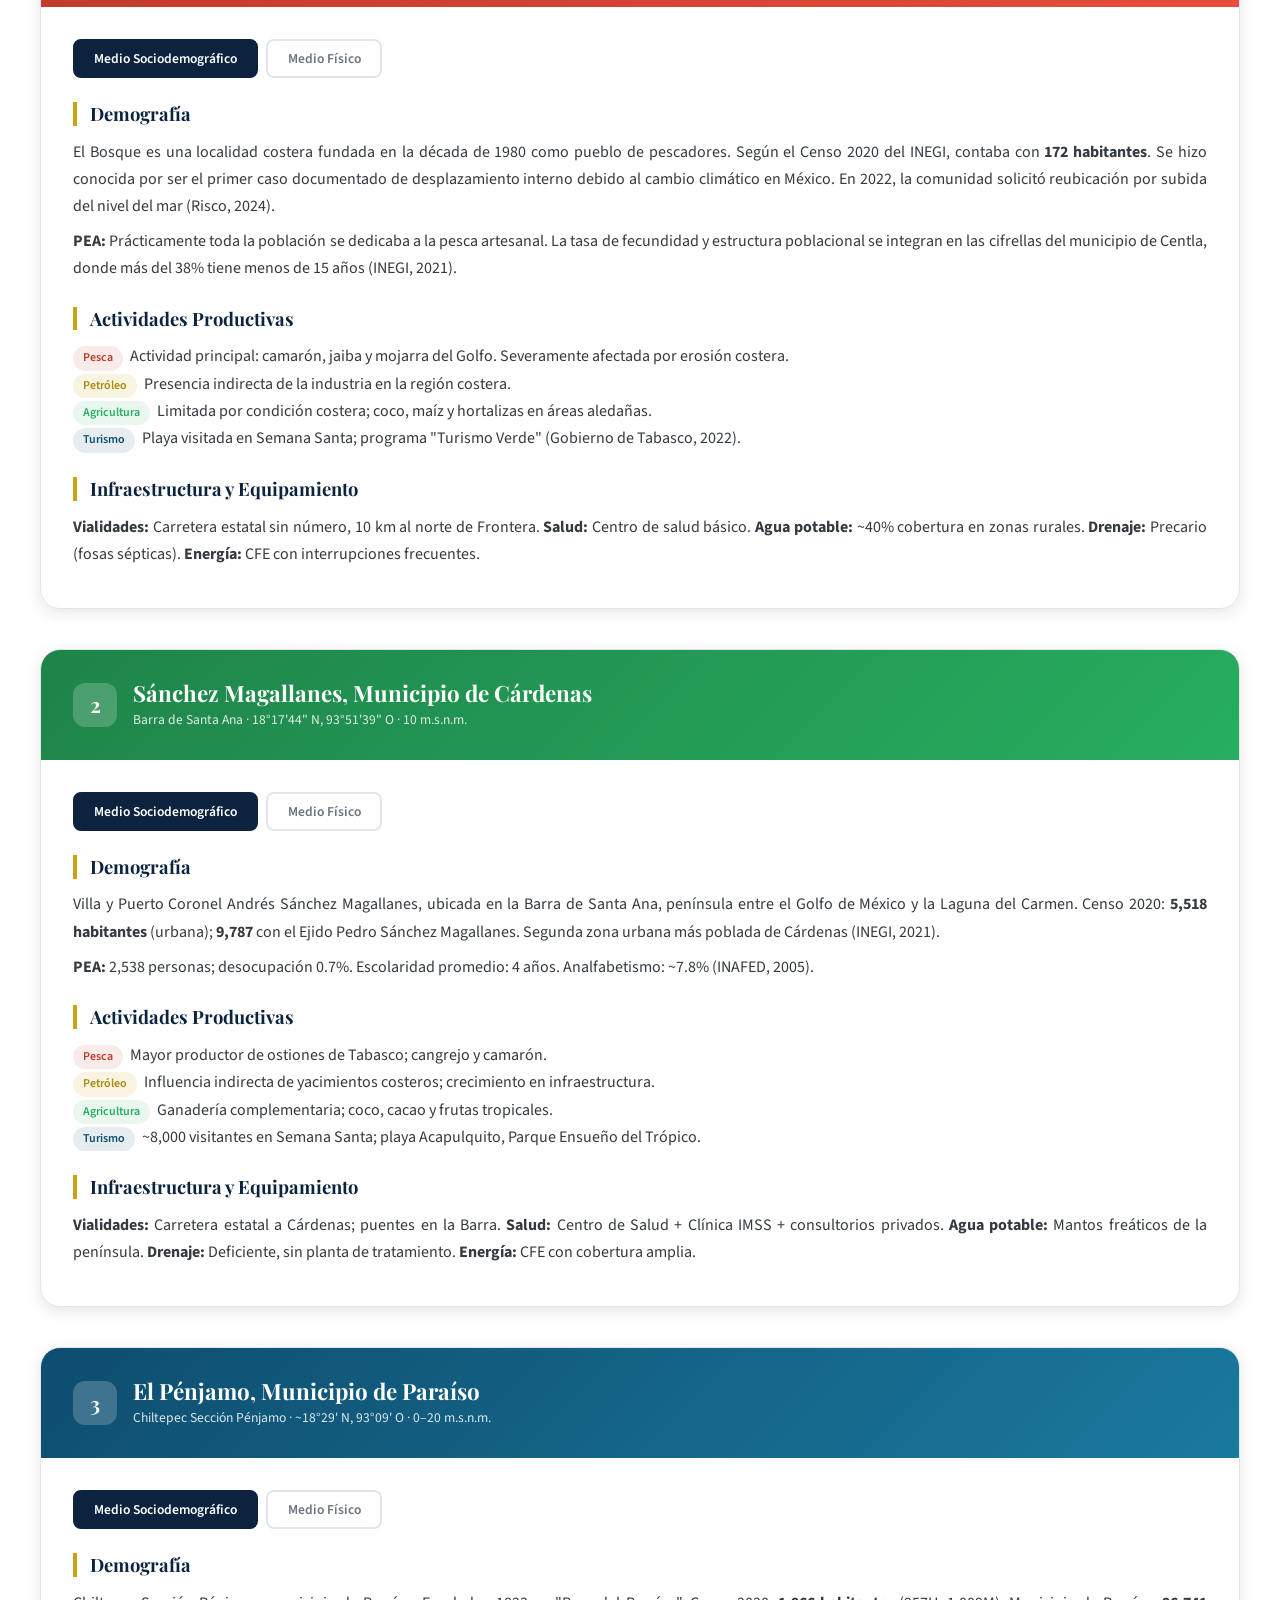
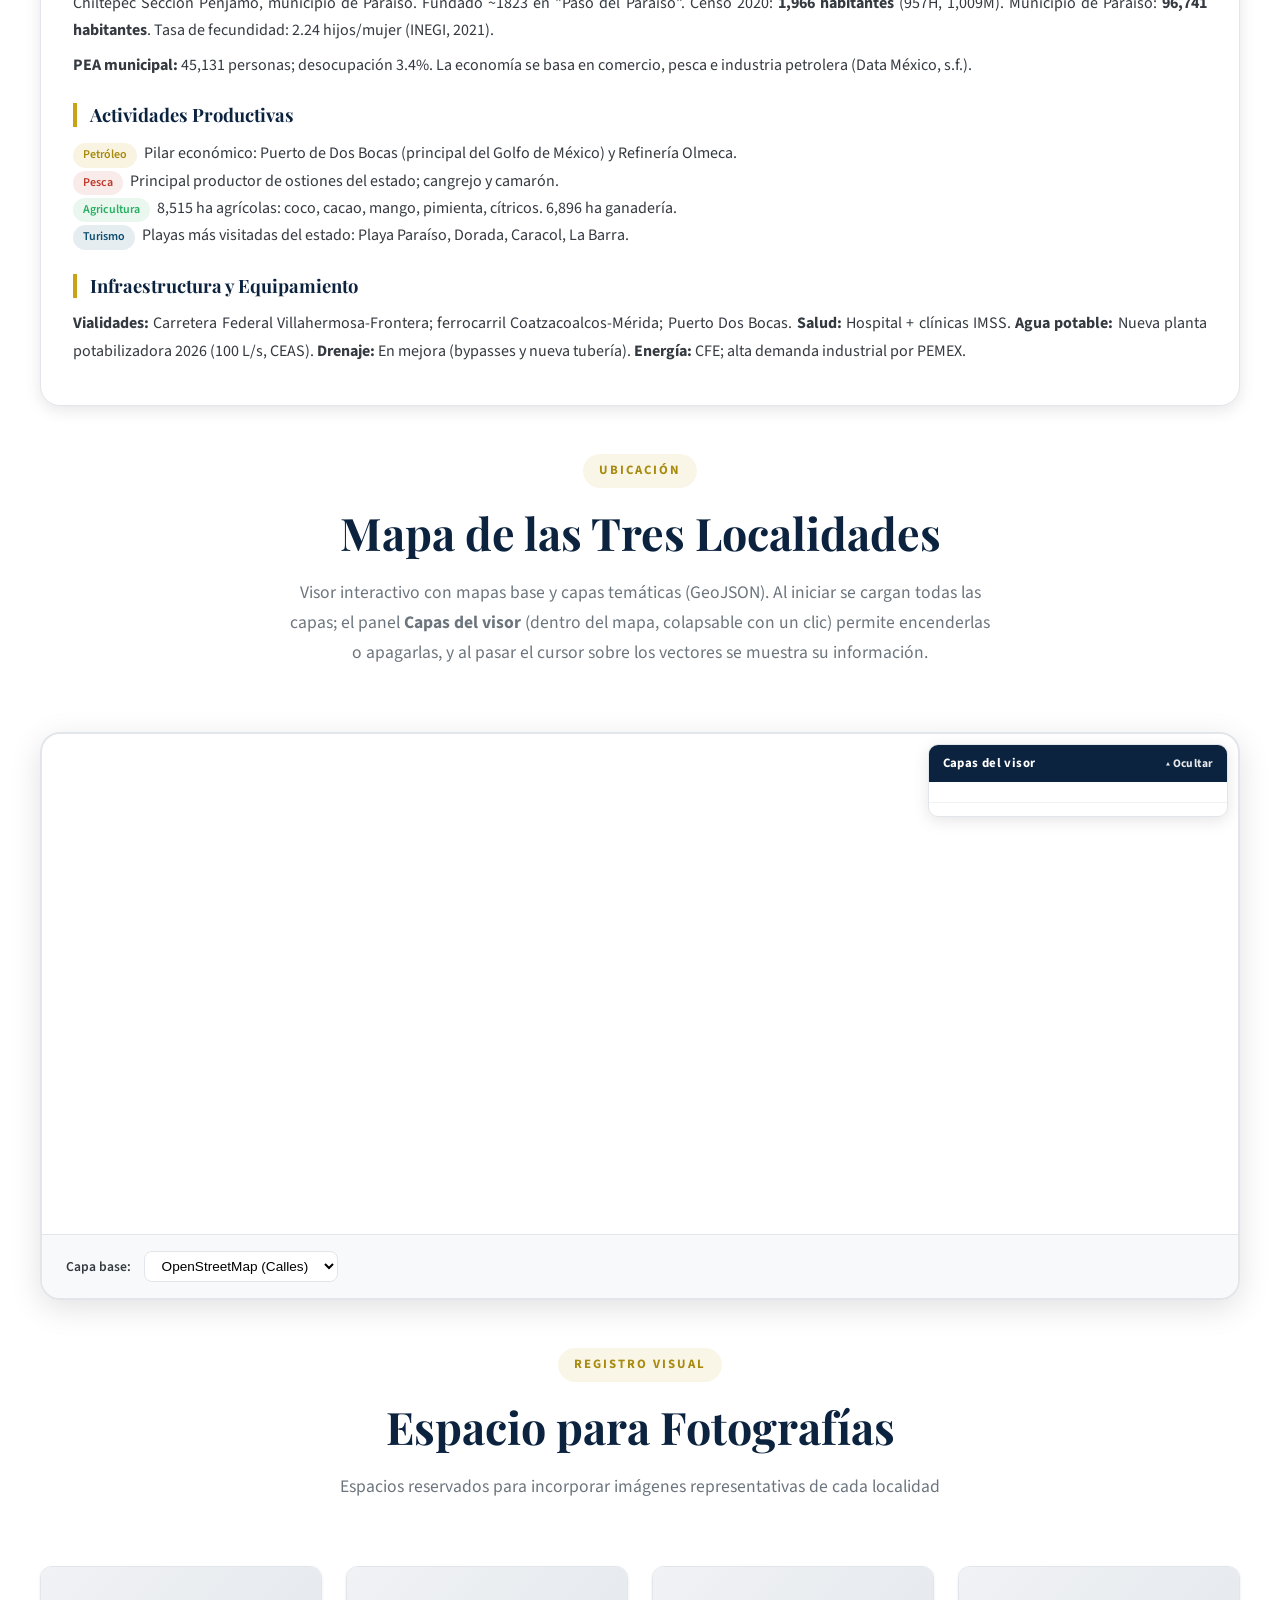
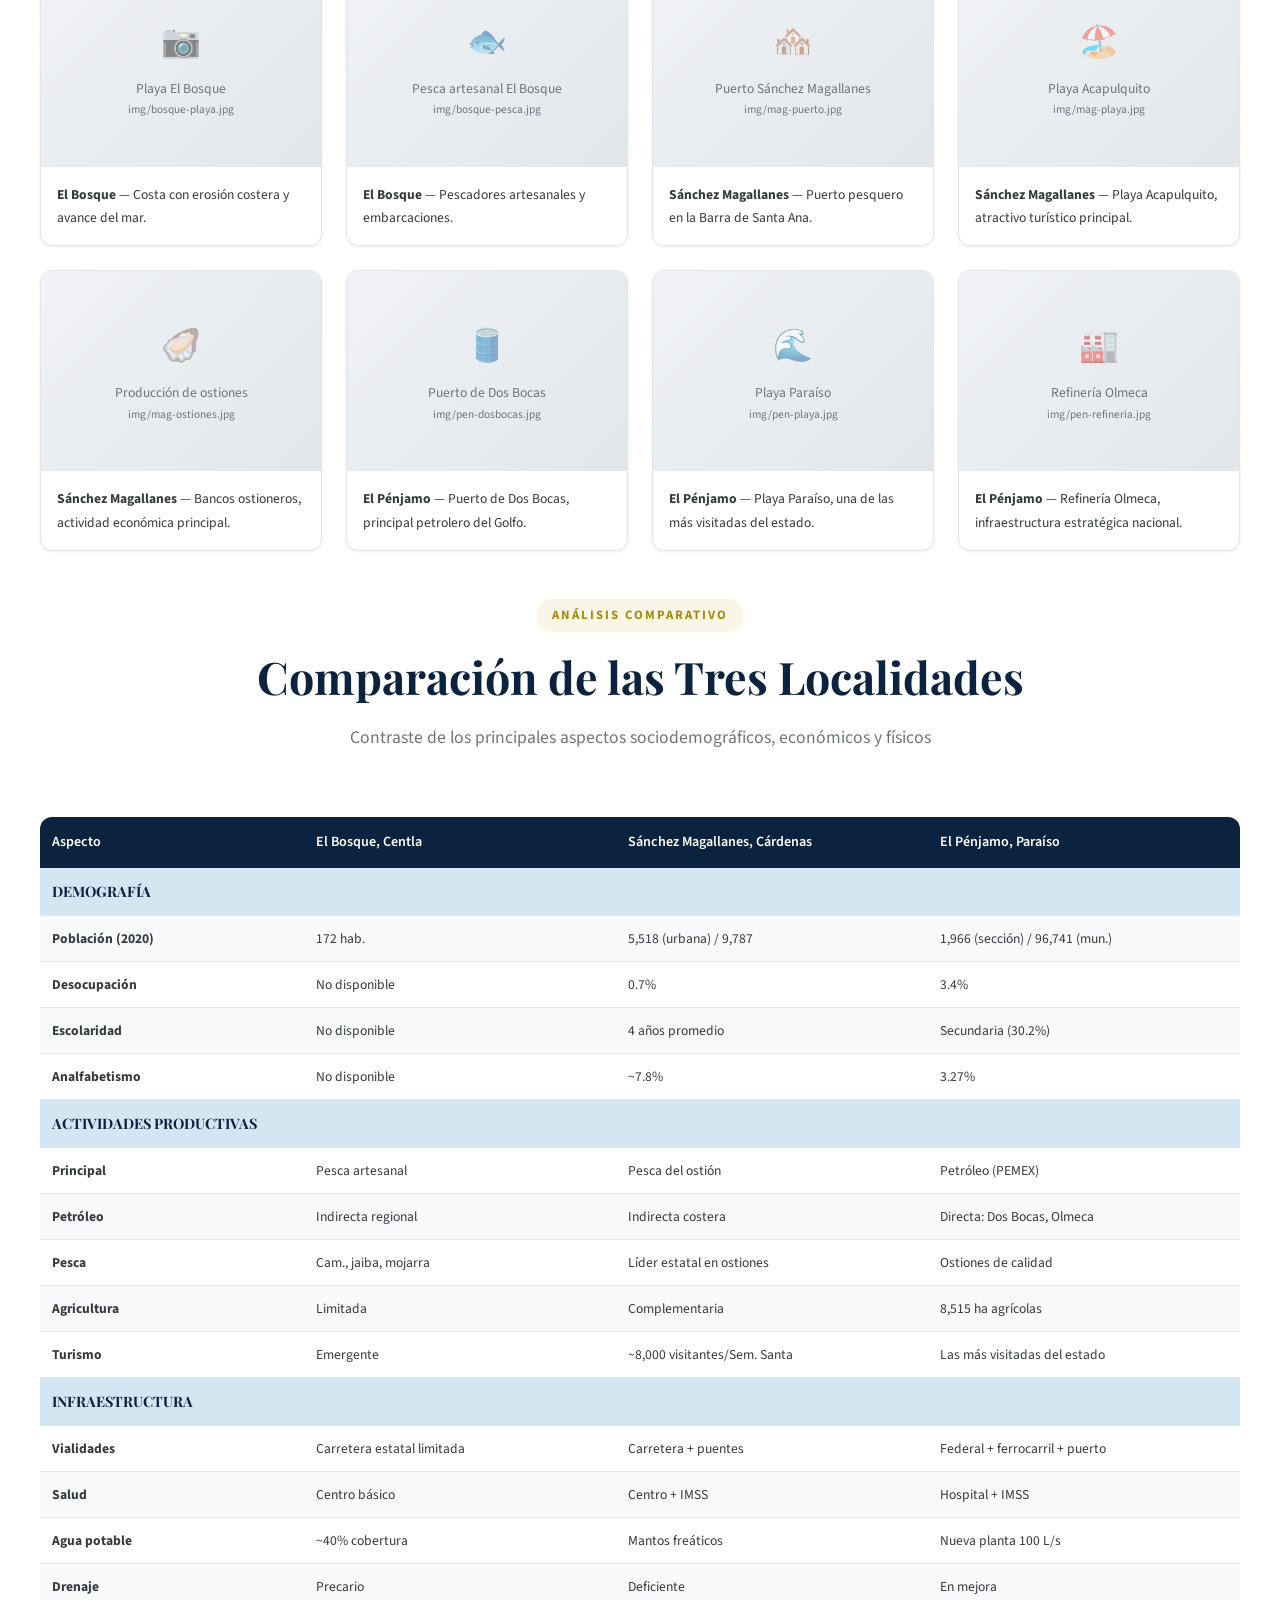
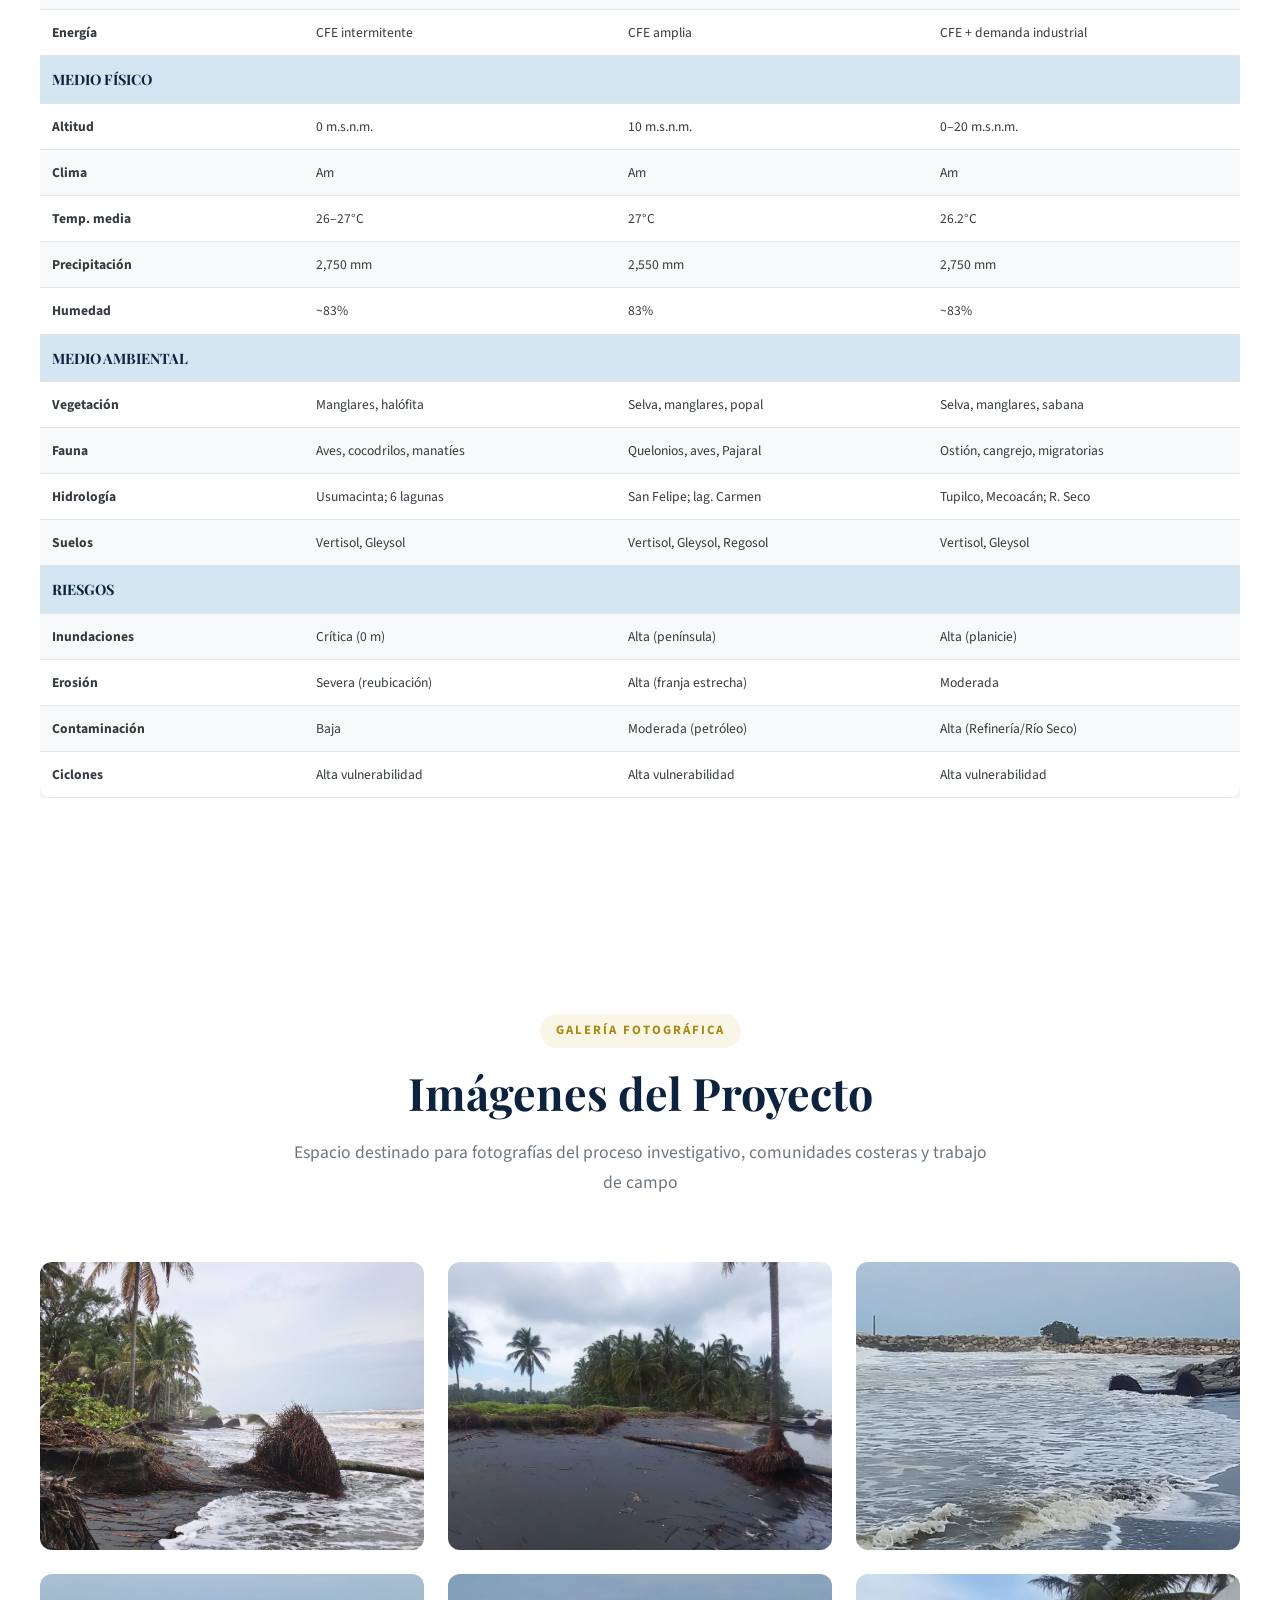
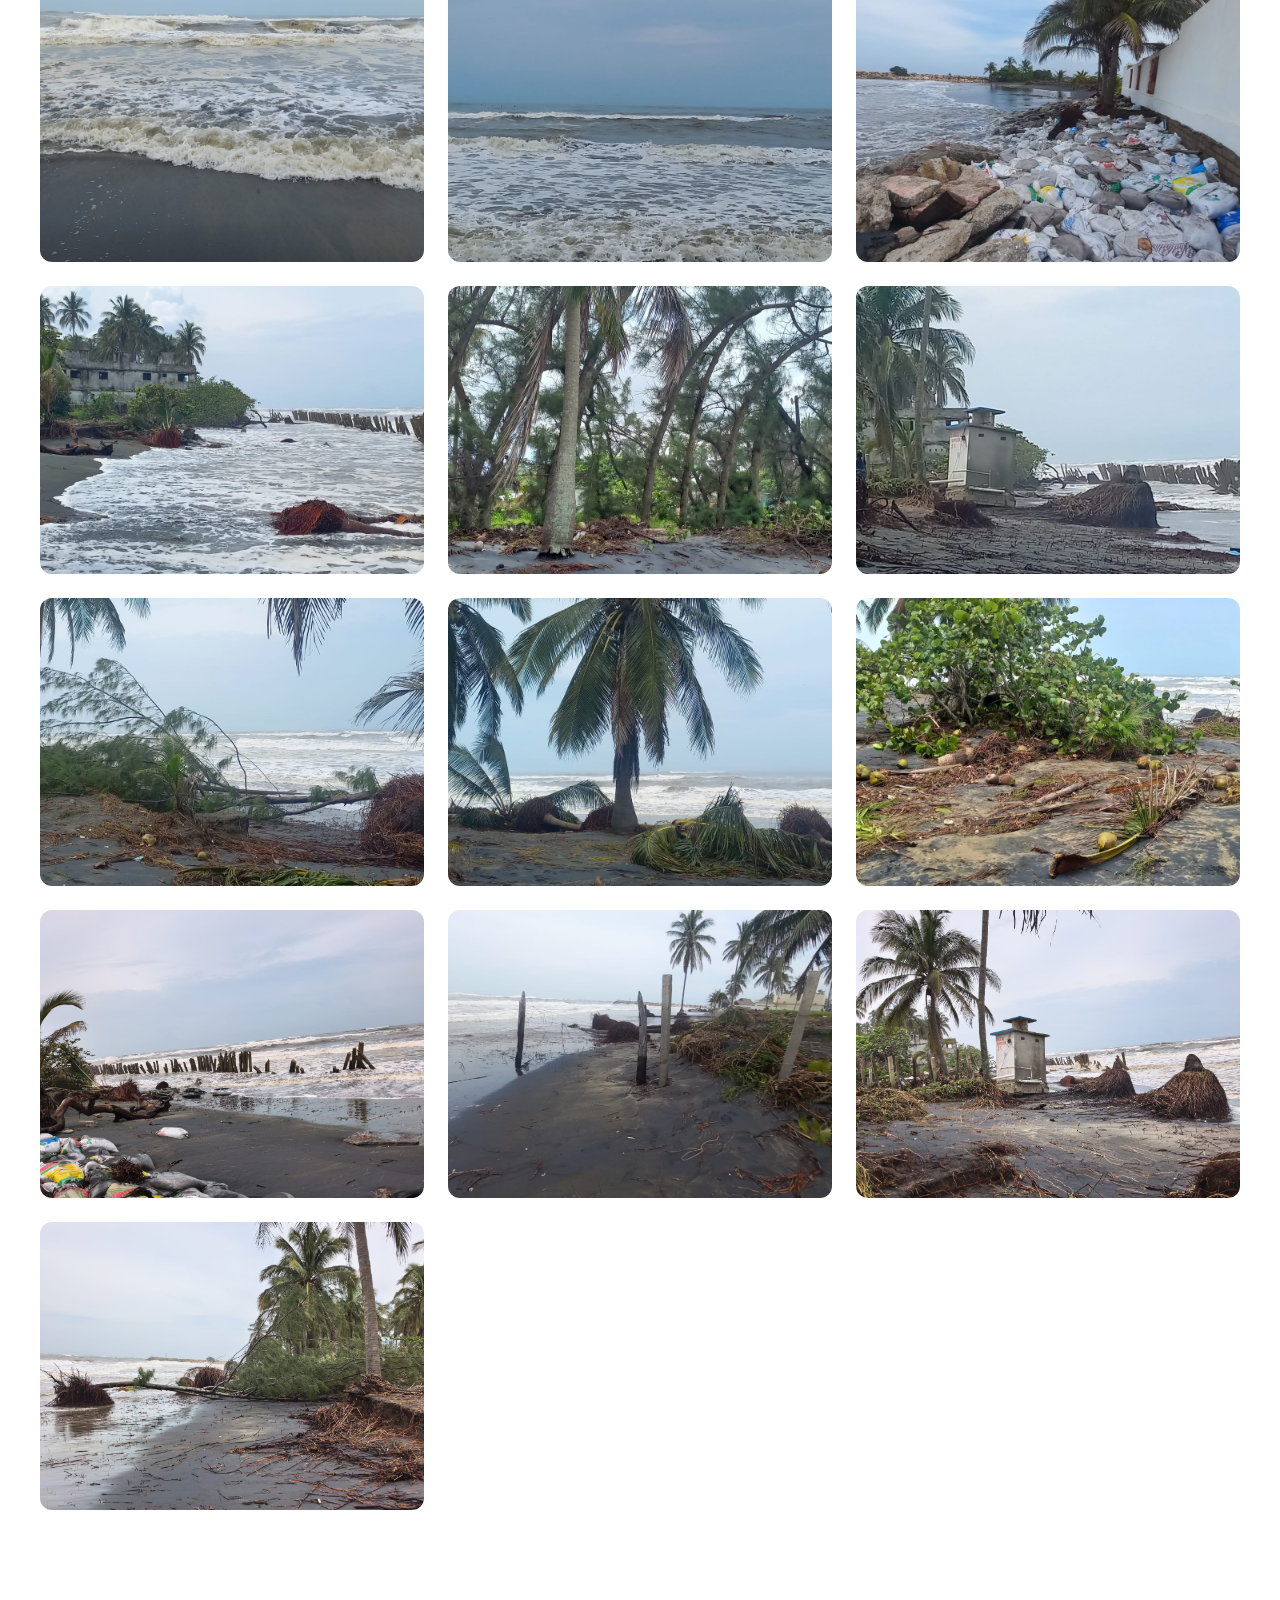
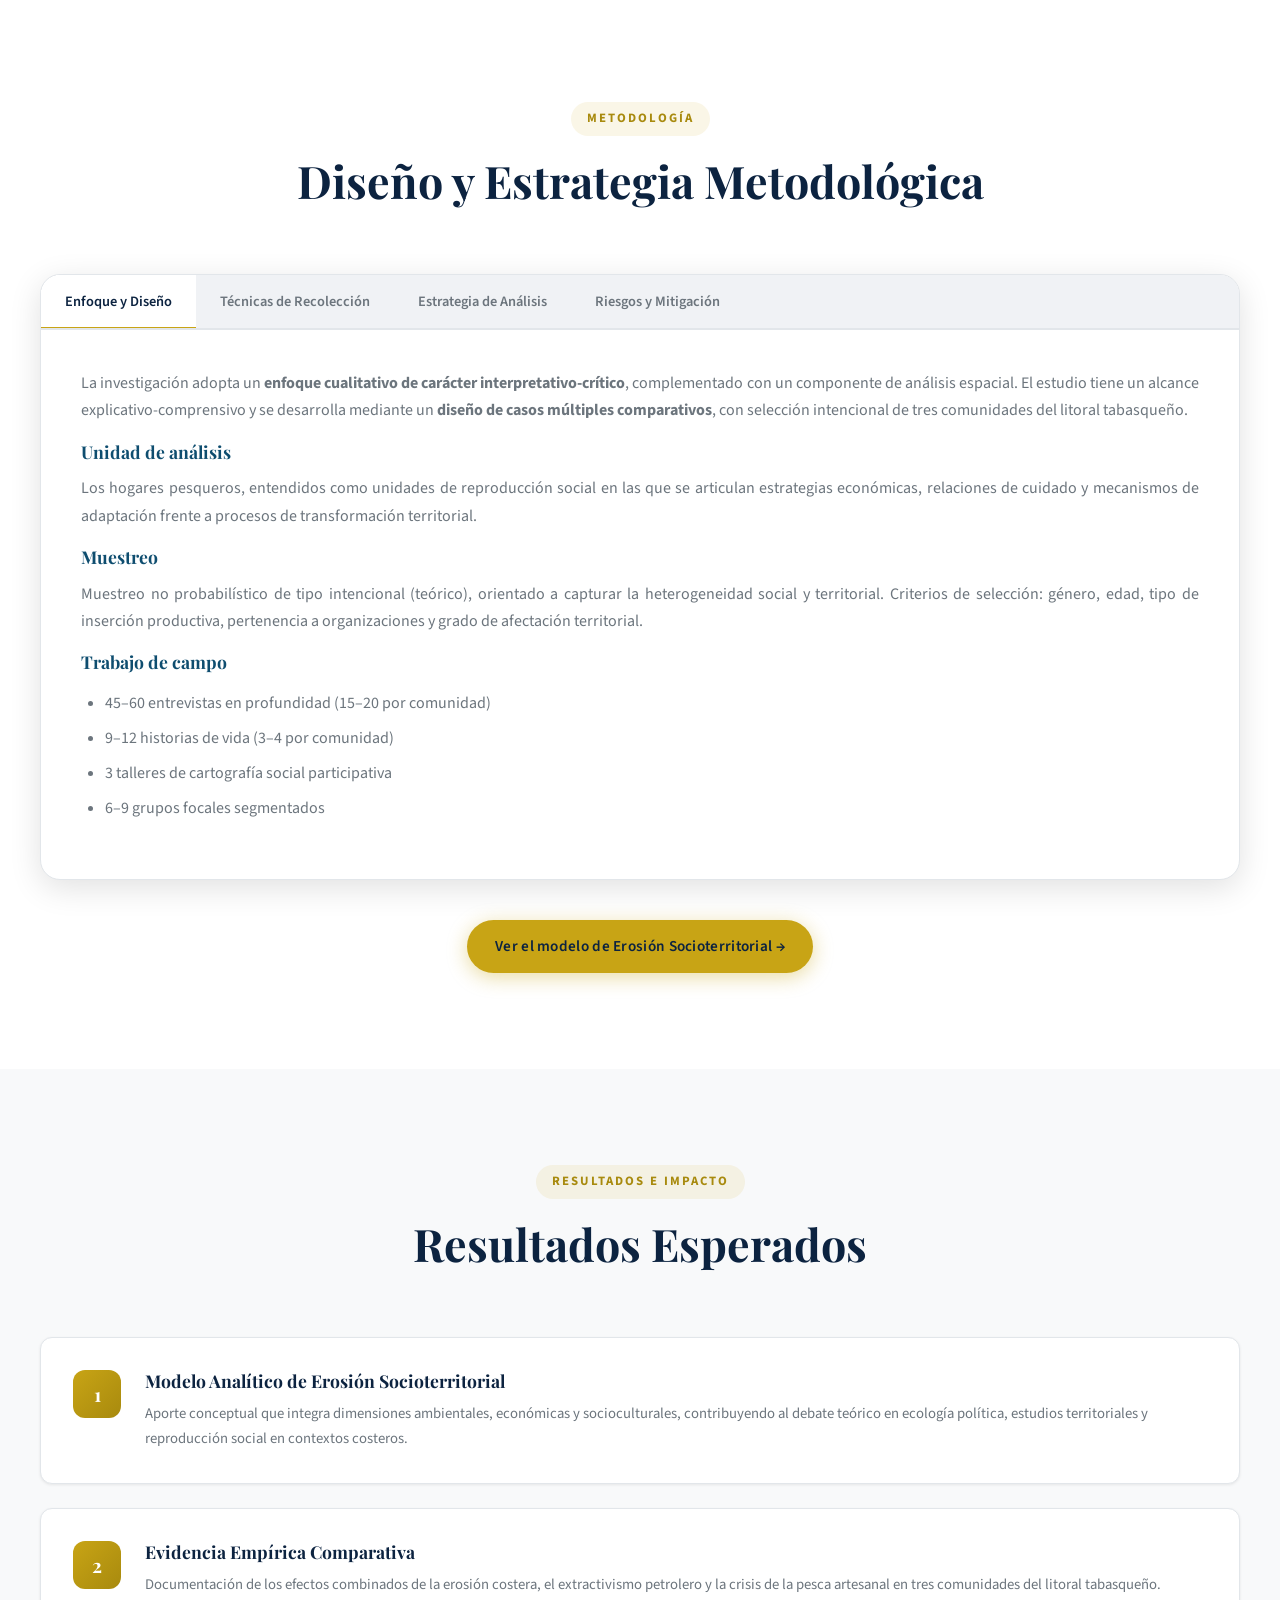
==== commit 8991bed4: "fotos" ====
--- a/index.html
+++ b/index.html
@@ -107,6 +107,23 @@
 
   <!-- ==================== HERO ==================== -->
   <section class="hero" id="inicio">
+    <!-- Carrusel de fondo (fotografías de portada) -->
+    <div class="hero-slide" style="background-image:url('img/fotos/Port.jpg')"></div>
+    <div class="hero-slide" style="background-image:url('img/fotos/Port2.jpg')"></div>
+    <div class="hero-slide" style="background-image:url('img/fotos/Port3.jpg')"></div>
+    <div class="hero-slide" style="background-image:url('img/fotos/Port4.jpg')"></div>
+    <div class="hero-slide" style="background-image:url('img/fotos/Port5.jpg')"></div>
+    <div class="hero-slide" style="background-image:url('img/fotos/Port6.jpg')"></div>
+    <div class="hero-slide" style="background-image:url('img/fotos/Port7.jpg')"></div>
+    <div class="hero-slide" style="background-image:url('img/fotos/Port8.jpg')"></div>
+    <div class="hero-slide" style="background-image:url('img/fotos/Port9.jpg')"></div>
+    <div class="hero-slide" style="background-image:url('img/fotos/Port10.jpg')"></div>
+    <div class="hero-slide" style="background-image:url('img/fotos/Port11.jpg')"></div>
+    <div class="hero-slide" style="background-image:url('img/fotos/Port12.jpg')"></div>
+    <div class="hero-slide" style="background-image:url('img/fotos/Port13.jpg')"></div>
+    <div class="hero-slide" style="background-image:url('img/fotos/Port14.jpg')"></div>
+    <div class="hero-slide" style="background-image:url('img/fotos/Port15.jpg')"></div>
+    <div class="hero-slide" style="background-image:url('img/fotos/Port16.jpg')"></div>
     <div class="hero-particles"></div>
     <div class="hero-content">
       <div class="hero-badge">
@@ -787,12 +804,51 @@
       </div>
 
       <div class="gallery-grid reveal" style="margin-top: 2rem;">
-        <!-- Bloque 1 - Reemplaza con tu imagen -->
-        <div class="gallery-item" data-src="img/campo-bosque-01.jpg" data-caption="Trabajo de campo en comunidad costera">
-          <img src="img/campo-bosque-01.jpg" alt="Trabajo de campo" onerror="this.style.display='none'">
+        <!-- Bloque 1 -->
+        <div class="gallery-item" data-src="img/fotos/Port.jpg" data-caption="Paisaje costero de Tabasco">
+          <img src="img/fotos/Port.jpg" alt="Paisaje costero de Tabasco" onerror="this.style.display='none'">
           <div class="gallery-placeholder">
             <span class="placeholder-icon">📷</span>
-            <span class="placeholder-text">Trabajo de campo<br><small>img/campo-bosque-01.jpg</small></span>
+            <span class="placeholder-text">Paisaje costero<br><small>img/fotos/Port.jpg</small></span>
+          </div>
+          <div class="gallery-overlay">
+            <h4>Paisaje Costero</h4>
+            <p>Litoral de la costa de Tabasco</p>
+          </div>
+        </div>
+
+        <!-- Bloque 2 -->
+        <div class="gallery-item" data-src="img/fotos/Port2.jpg" data-caption="Procesos de erosión costera">
+          <img src="img/fotos/Port2.jpg" alt="Erosión costera" onerror="this.style.display='none'">
+          <div class="gallery-placeholder">
+            <span class="placeholder-icon">🌊</span>
+            <span class="placeholder-text">Erosión costera<br><small>img/fotos/Port2.jpg</small></span>
+          </div>
+          <div class="gallery-overlay">
+            <h4>Erosión Costera</h4>
+            <p>Transformaciones del litoral</p>
+          </div>
+        </div>
+
+        <!-- Bloque 3 -->
+        <div class="gallery-item" data-src="img/fotos/Port3.jpg" data-caption="Comunidad pesquera de Tabasco">
+          <img src="img/fotos/Port3.jpg" alt="Comunidad pesquera" onerror="this.style.display='none'">
+          <div class="gallery-placeholder">
+            <span class="placeholder-icon">🏘️</span>
+            <span class="placeholder-text">Comunidad pesquera<br><small>img/fotos/Port3.jpg</small></span>
+          </div>
+          <div class="gallery-overlay">
+            <h4>Comunidad Pesquera</h4>
+            <p>Vida cotidiana en el litoral</p>
+          </div>
+        </div>
+
+        <!-- Bloque 4 -->
+        <div class="gallery-item" data-src="img/fotos/Port4.jpg" data-caption="Trabajo de campo en la costa">
+          <img src="img/fotos/Port4.jpg" alt="Trabajo de campo" onerror="this.style.display='none'">
+          <div class="gallery-placeholder">
+            <span class="placeholder-icon">🧭</span>
+            <span class="placeholder-text">Trabajo de campo<br><small>img/fotos/Port4.jpg</small></span>
           </div>
           <div class="gallery-overlay">
             <h4>Trabajo de Campo</h4>
@@ -800,51 +856,12 @@
           </div>
         </div>
 
-        <!-- Bloque 2 -->
-        <div class="gallery-item" data-src="img/erosion-playa.jpg" data-caption="Procesos de erosión costera">
-          <img src="img/erosion-playa.jpg" alt="Erosión costera" onerror="this.style.display='none'">
-          <div class="gallery-placeholder">
-            <span class="placeholder-icon">🌊</span>
-            <span class="placeholder-text">Erosión costera<br><small>img/erosion-playa.jpg</small></span>
-          </div>
-          <div class="gallery-overlay">
-            <h4>Erosión Costera</h4>
-            <p>Transformaciones del litoral</p>
-          </div>
-        </div>
-
-        <!-- Bloque 3 -->
-        <div class="gallery-item" data-src="img/comunidad-01.jpg" data-caption="Comunidad pesquera de Tabasco">
-          <img src="img/comunidad-01.jpg" alt="Comunidad pesquera" onerror="this.style.display='none'">
-          <div class="gallery-placeholder">
-            <span class="placeholder-icon">🏘️</span>
-            <span class="placeholder-text">Comunidad pesquera<br><small>img/comunidad-01.jpg</small></span>
-          </div>
-          <div class="gallery-overlay">
-            <h4>Comunidad Pesquera</h4>
-            <p>Vida cotidiana en el litoral</p>
-          </div>
-        </div>
-
-        <!-- Bloque 4 - Reemplaza con tu imagen -->
-        <div class="gallery-item" data-src="img/reunion-comunitaria.jpg" data-caption="Reunión comunitaria participativa">
-          <img src="img/reunion-comunitaria.jpg" alt="Reunión comunitaria" onerror="this.style.display='none'">
-          <div class="gallery-placeholder">
-            <span class="placeholder-icon">🤝</span>
-            <span class="placeholder-text">Reunión comunitaria<br><small>img/reunion-comunitaria.jpg</small></span>
-          </div>
-          <div class="gallery-overlay">
-            <h4>Reunión Comunitaria</h4>
-            <p>Cartografía social comunitaria</p>
-          </div>
-        </div>
-
         <!-- Bloque 5 -->
-        <div class="gallery-item" data-src="img/pesca-01.jpg" data-caption="Actividad pesquera artesanal">
-          <img src="img/pesca-01.jpg" alt="Pesca artesanal" onerror="this.style.display='none'">
+        <div class="gallery-item" data-src="img/fotos/Port5.jpg" data-caption="Actividad pesquera artesanal">
+          <img src="img/fotos/Port5.jpg" alt="Pesca artesanal" onerror="this.style.display='none'">
           <div class="gallery-placeholder">
             <span class="placeholder-icon">🐟</span>
-            <span class="placeholder-text">Pesca artesanal<br><small>img/pesca-01.jpg</small></span>
+            <span class="placeholder-text">Pesca artesanal<br><small>img/fotos/Port5.jpg</small></span>
           </div>
           <div class="gallery-overlay">
             <h4>Pesca Artesanal</h4>
@@ -853,11 +870,11 @@
         </div>
 
         <!-- Bloque 6 -->
-        <div class="gallery-item" data-src="img/infraestructura-01.jpg" data-caption="Infraestructura petrolera en la costa">
-          <img src="img/infraestructura-01.jpg" alt="Infraestructura petrolera" onerror="this.style.display='none'">
+        <div class="gallery-item" data-src="img/fotos/Port6.jpg" data-caption="Infraestructura petrolera en la costa">
+          <img src="img/fotos/Port6.jpg" alt="Infraestructura petrolera" onerror="this.style.display='none'">
           <div class="gallery-placeholder">
             <span class="placeholder-icon">🛢️</span>
-            <span class="placeholder-text">Infraestructura petrolera<br><small>img/infraestructura-01.jpg</small></span>
+            <span class="placeholder-text">Infraestructura petrolera<br><small>img/fotos/Port6.jpg</small></span>
           </div>
           <div class="gallery-overlay">
             <h4>Extractivismo Petrolero</h4>
@@ -866,41 +883,132 @@
         </div>
 
         <!-- Bloque 7 -->
-        <div class="gallery-item" data-src="img/campo-02.jpg" data-caption="Entrevistas en profundidad">
-          <img src="img/campo-02.jpg" alt="Entrevistas" onerror="this.style.display='none'">
-          <div class="gallery-placeholder">
-            <span class="placeholder-icon">🎤</span>
-            <span class="placeholder-text">Entrevistas en profundidad<br><small>img/campo-02.jpg</small></span>
-          </div>
-          <div class="gallery-overlay">
-            <h4>Entrevistas</h4>
-            <p>Recuperación de memoria territorial</p>
+        <div class="gallery-item" data-src="img/fotos/Port7.jpg" data-caption="Reunión comunitaria participativa">
+          <img src="img/fotos/Port7.jpg" alt="Reunión comunitaria" onerror="this.style.display='none'">
+          <div class="gallery-placeholder">
+            <span class="placeholder-icon">🤝</span>
+            <span class="placeholder-text">Reunión comunitaria<br><small>img/fotos/Port7.jpg</small></span>
+          </div>
+          <div class="gallery-overlay">
+            <h4>Reunión Comunitaria</h4>
+            <p>Cartografía social participativa</p>
           </div>
         </div>
 
         <!-- Bloque 8 -->
-        <div class="gallery-item" data-src="img/mapa-01.jpg" data-caption="Cartografía social participativa">
-          <img src="img/mapa-01.jpg" alt="Cartografía social" onerror="this.style.display='none'">
+        <div class="gallery-item" data-src="img/fotos/Port8.jpg" data-caption="Recorrido por el litoral costero">
+          <img src="img/fotos/Port8.jpg" alt="Recorrido por el litoral" onerror="this.style.display='none'">
           <div class="gallery-placeholder">
             <span class="placeholder-icon">🗺️</span>
-            <span class="placeholder-text">Cartografía social<br><small>img/mapa-01.jpg</small></span>
-          </div>
-          <div class="gallery-overlay">
-            <h4>Cartografía Social</h4>
-            <p>Mapeo participativo del territorio</p>
+            <span class="placeholder-text">Recorrido por el litoral<br><small>img/fotos/Port8.jpg</small></span>
+          </div>
+          <div class="gallery-overlay">
+            <h4>Recorrido por el Litoral</h4>
+            <p>Exploración de la franja costera</p>
           </div>
         </div>
 
         <!-- Bloque 9 -->
-        <div class="gallery-item" data-src="img/equipo-01.jpg" data-caption="Equipo de investigación en campo">
-          <img src="img/equipo-01.jpg" alt="Equipo de investigación" onerror="this.style.display='none'">
+        <div class="gallery-item" data-src="img/fotos/Port9.jpg" data-caption="Equipo de investigación en campo">
+          <img src="img/fotos/Port9.jpg" alt="Equipo de investigación" onerror="this.style.display='none'">
           <div class="gallery-placeholder">
             <span class="placeholder-icon">👨‍🔬</span>
-            <span class="placeholder-text">Equipo de investigación<br><small>img/equipo-01.jpg</small></span>
+            <span class="placeholder-text">Equipo de investigación<br><small>img/fotos/Port9.jpg</small></span>
           </div>
           <div class="gallery-overlay">
             <h4>Equipo de Investigación</h4>
             <p>Trabajo interdisciplinario en campo</p>
+          </div>
+        </div>
+
+        <!-- Bloque 10 -->
+        <div class="gallery-item" data-src="img/fotos/Port10.jpg" data-caption="Paisaje del humedal costero">
+          <img src="img/fotos/Port10.jpg" alt="Humedal costero" onerror="this.style.display='none'">
+          <div class="gallery-placeholder">
+            <span class="placeholder-icon">🌿</span>
+            <span class="placeholder-text">Humedal costero<br><small>img/fotos/Port10.jpg</small></span>
+          </div>
+          <div class="gallery-overlay">
+            <h4>Humedal Costero</h4>
+            <p>Ecosistemas del litoral de Tabasco</p>
+          </div>
+        </div>
+
+        <!-- Bloque 11 -->
+        <div class="gallery-item" data-src="img/fotos/Port11.jpg" data-caption="Viviendas frente al mar">
+          <img src="img/fotos/Port11.jpg" alt="Viviendas frente al mar" onerror="this.style.display='none'">
+          <div class="gallery-placeholder">
+            <span class="placeholder-icon">🏠</span>
+            <span class="placeholder-text">Viviendas costeras<br><small>img/fotos/Port11.jpg</small></span>
+          </div>
+          <div class="gallery-overlay">
+            <h4>Viviendas Costeras</h4>
+            <p>Asentamientos frente al litoral</p>
+          </div>
+        </div>
+
+        <!-- Bloque 12 -->
+        <div class="gallery-item" data-src="img/fotos/Port12.jpg" data-caption="Embarcación pesquera artesanal">
+          <img src="img/fotos/Port12.jpg" alt="Embarcación pesquera" onerror="this.style.display='none'">
+          <div class="gallery-placeholder">
+            <span class="placeholder-icon">🚤</span>
+            <span class="placeholder-text">Embarcación pesquera<br><small>img/fotos/Port12.jpg</small></span>
+          </div>
+          <div class="gallery-overlay">
+            <h4>Embarcación Pesquera</h4>
+            <p>Flota artesanal de la costa</p>
+          </div>
+        </div>
+
+        <!-- Bloque 13 -->
+        <div class="gallery-item" data-src="img/fotos/Port13.jpg" data-caption="Instalaciones petroleras en la costa">
+          <img src="img/fotos/Port13.jpg" alt="Instalaciones petroleras" onerror="this.style.display='none'">
+          <div class="gallery-placeholder">
+            <span class="placeholder-icon">🛢️</span>
+            <span class="placeholder-text">Instalaciones petroleras<br><small>img/fotos/Port13.jpg</small></span>
+          </div>
+          <div class="gallery-overlay">
+            <h4>Instalaciones Petroleras</h4>
+            <p>Infraestructura en el territorio costero</p>
+          </div>
+        </div>
+
+        <!-- Bloque 14 -->
+        <div class="gallery-item" data-src="img/fotos/Port14.jpg" data-caption="Vida cotidiana en la comunidad pesquera">
+          <img src="img/fotos/Port14.jpg" alt="Vida cotidiana" onerror="this.style.display='none'">
+          <div class="gallery-placeholder">
+            <span class="placeholder-icon">🎣</span>
+            <span class="placeholder-text">Vida cotidiana<br><small>img/fotos/Port14.jpg</small></span>
+          </div>
+          <div class="gallery-overlay">
+            <h4>Vida Cotidiana</h4>
+            <p>Reproducción social en el litoral</p>
+          </div>
+        </div>
+
+        <!-- Bloque 15 -->
+        <div class="gallery-item" data-src="img/fotos/Port15.jpg" data-caption="Reunión y trabajo comunitario">
+          <img src="img/fotos/Port15.jpg" alt="Trabajo comunitario" onerror="this.style.display='none'">
+          <div class="gallery-placeholder">
+            <span class="placeholder-icon">🤝</span>
+            <span class="placeholder-text">Trabajo comunitario<br><small>img/fotos/Port15.jpg</small></span>
+          </div>
+          <div class="gallery-overlay">
+            <h4>Trabajo Comunitario</h4>
+            <p>Vinculación con las comunidades</p>
+          </div>
+        </div>
+
+        <!-- Bloque 16 -->
+        <div class="gallery-item" data-src="img/fotos/Port16.jpg" data-caption="Panorámica de la costa de Tabasco">
+          <img src="img/fotos/Port16.jpg" alt="Panorámica de la costa" onerror="this.style.display='none'">
+          <div class="gallery-placeholder">
+            <span class="placeholder-icon">📸</span>
+            <span class="placeholder-text">Panorámica costera<br><small>img/fotos/Port16.jpg</small></span>
+          </div>
+          <div class="gallery-overlay">
+            <h4>Panorámica Costera</h4>
+            <p>Vista del corredor litoral</p>
           </div>
         </div>
       </div>
--- a/css/style.css
+++ b/css/style.css
@@ -156,14 +156,57 @@
   align-items: center;
   justify-content: center;
   overflow: hidden;
-  background: linear-gradient(135deg, var(--primary) 0%, var(--sea) 50%, #0a3d5c 100%);
+  background-color: var(--primary);
+}
+
+/* ---- Carrusel de fondo del hero (fundido cruzado) ---- */
+.hero-slide {
+  position: absolute;
+  inset: 0;
+  background-size: cover;
+  background-position: center;
+  background-repeat: no-repeat;
+  opacity: 0;
+  animation: heroFade 80s infinite;
+  will-change: opacity;
+}
+.hero-slide:nth-child(1) { animation-delay: 0s; }
+.hero-slide:nth-child(2) { animation-delay: 5s; }
+.hero-slide:nth-child(3) { animation-delay: 10s; }
+.hero-slide:nth-child(4) { animation-delay: 15s; }
+.hero-slide:nth-child(5) { animation-delay: 20s; }
+.hero-slide:nth-child(6) { animation-delay: 25s; }
+.hero-slide:nth-child(7) { animation-delay: 30s; }
+.hero-slide:nth-child(8) { animation-delay: 35s; }
+.hero-slide:nth-child(9) { animation-delay: 40s; }
+.hero-slide:nth-child(10) { animation-delay: 45s; }
+.hero-slide:nth-child(11) { animation-delay: 50s; }
+.hero-slide:nth-child(12) { animation-delay: 55s; }
+.hero-slide:nth-child(13) { animation-delay: 60s; }
+.hero-slide:nth-child(14) { animation-delay: 65s; }
+.hero-slide:nth-child(15) { animation-delay: 70s; }
+.hero-slide:nth-child(16) { animation-delay: 75s; }
+
+@keyframes heroFade {
+  0%     { opacity: 0; }
+  1.3%   { opacity: 1; }
+  6.25%  { opacity: 1; }
+  7.5%   { opacity: 0; }
+  100%   { opacity: 0; }
+}
+
+@media (prefers-reduced-motion: reduce) {
+  .hero-slide { animation: none; }
+  .hero-slide:nth-child(1) { opacity: 1; }
 }
 
 .hero::before {
   content: '';
   position: absolute;
   inset: 0;
+  z-index: 1;
   background:
+    linear-gradient(135deg, rgba(12, 35, 64, 0.78) 0%, rgba(14, 77, 111, 0.6) 50%, rgba(10, 61, 92, 0.72) 100%),
     radial-gradient(ellipse at 20% 50%, rgba(200, 164, 21, 0.08) 0%, transparent 50%),
     radial-gradient(ellipse at 80% 20%, rgba(14, 77, 111, 0.3) 0%, transparent 50%),
     radial-gradient(ellipse at 60% 80%, rgba(200, 164, 21, 0.05) 0%, transparent 50%);
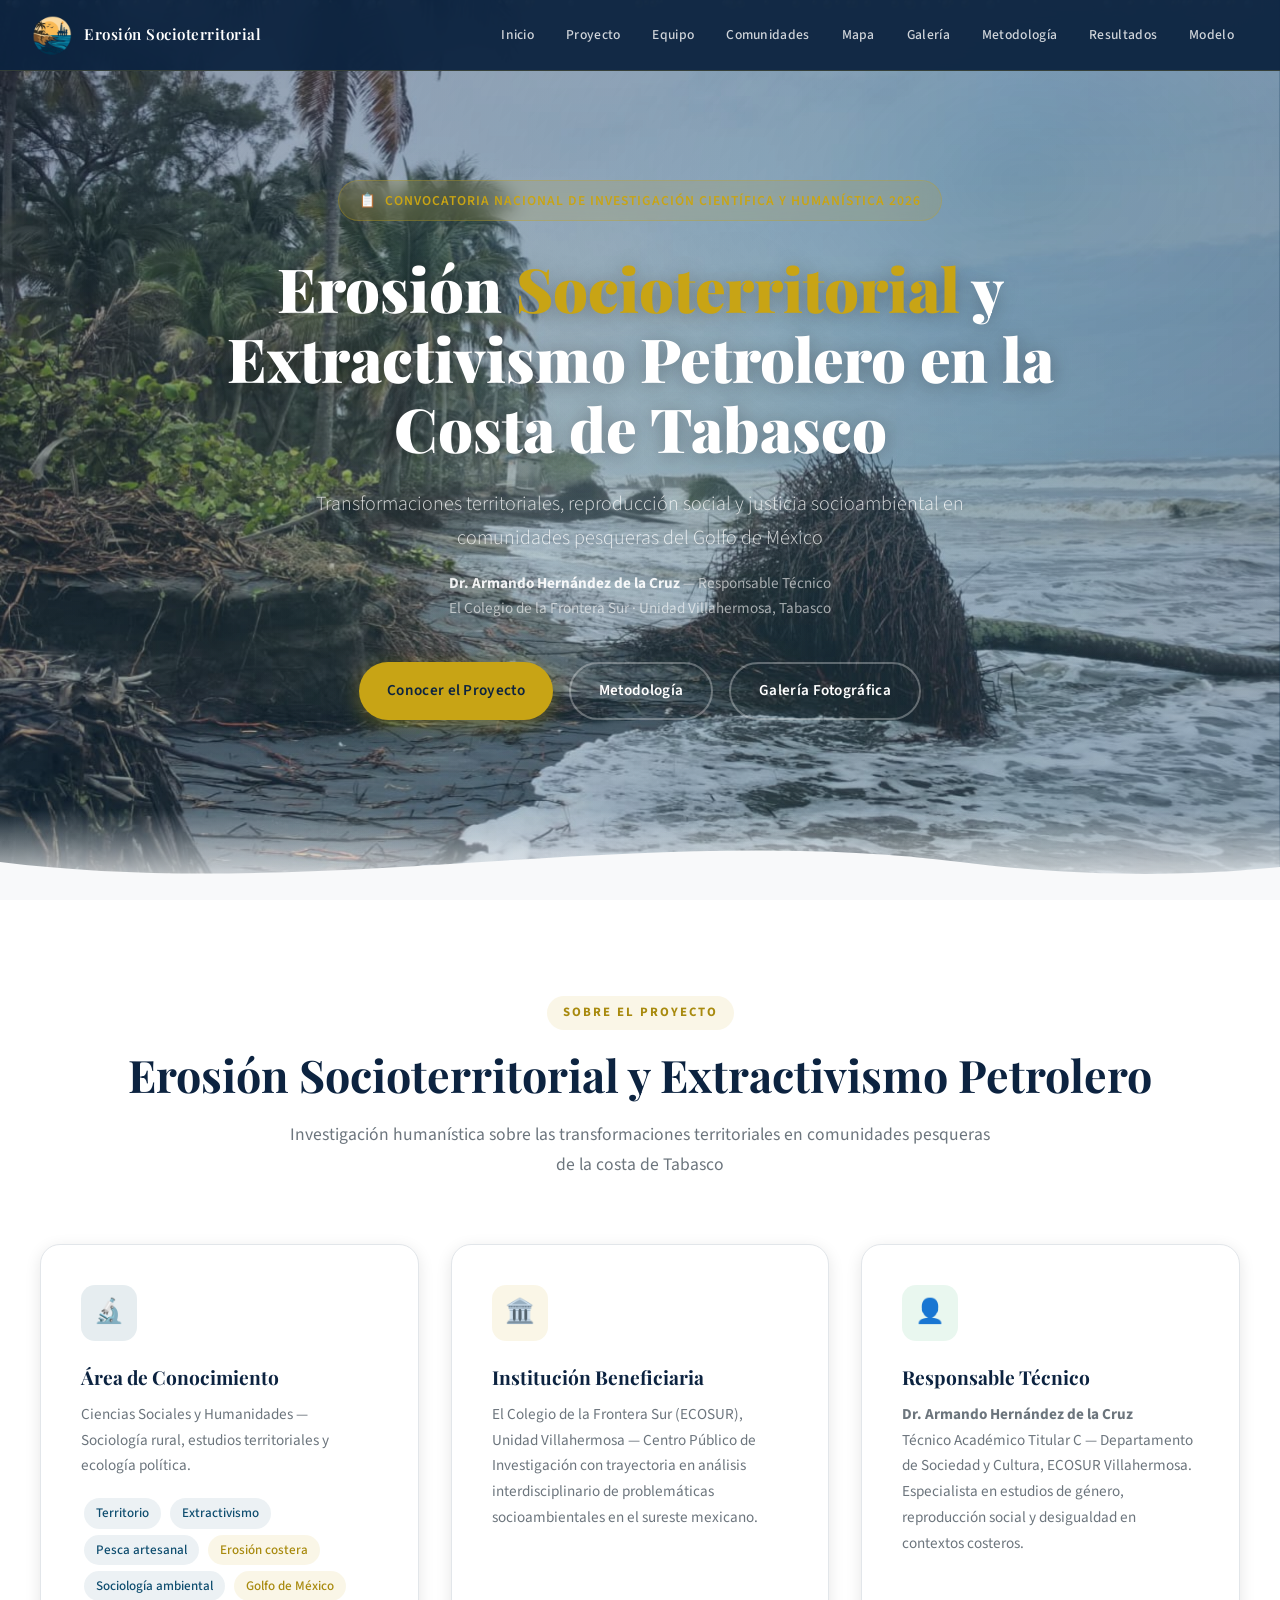
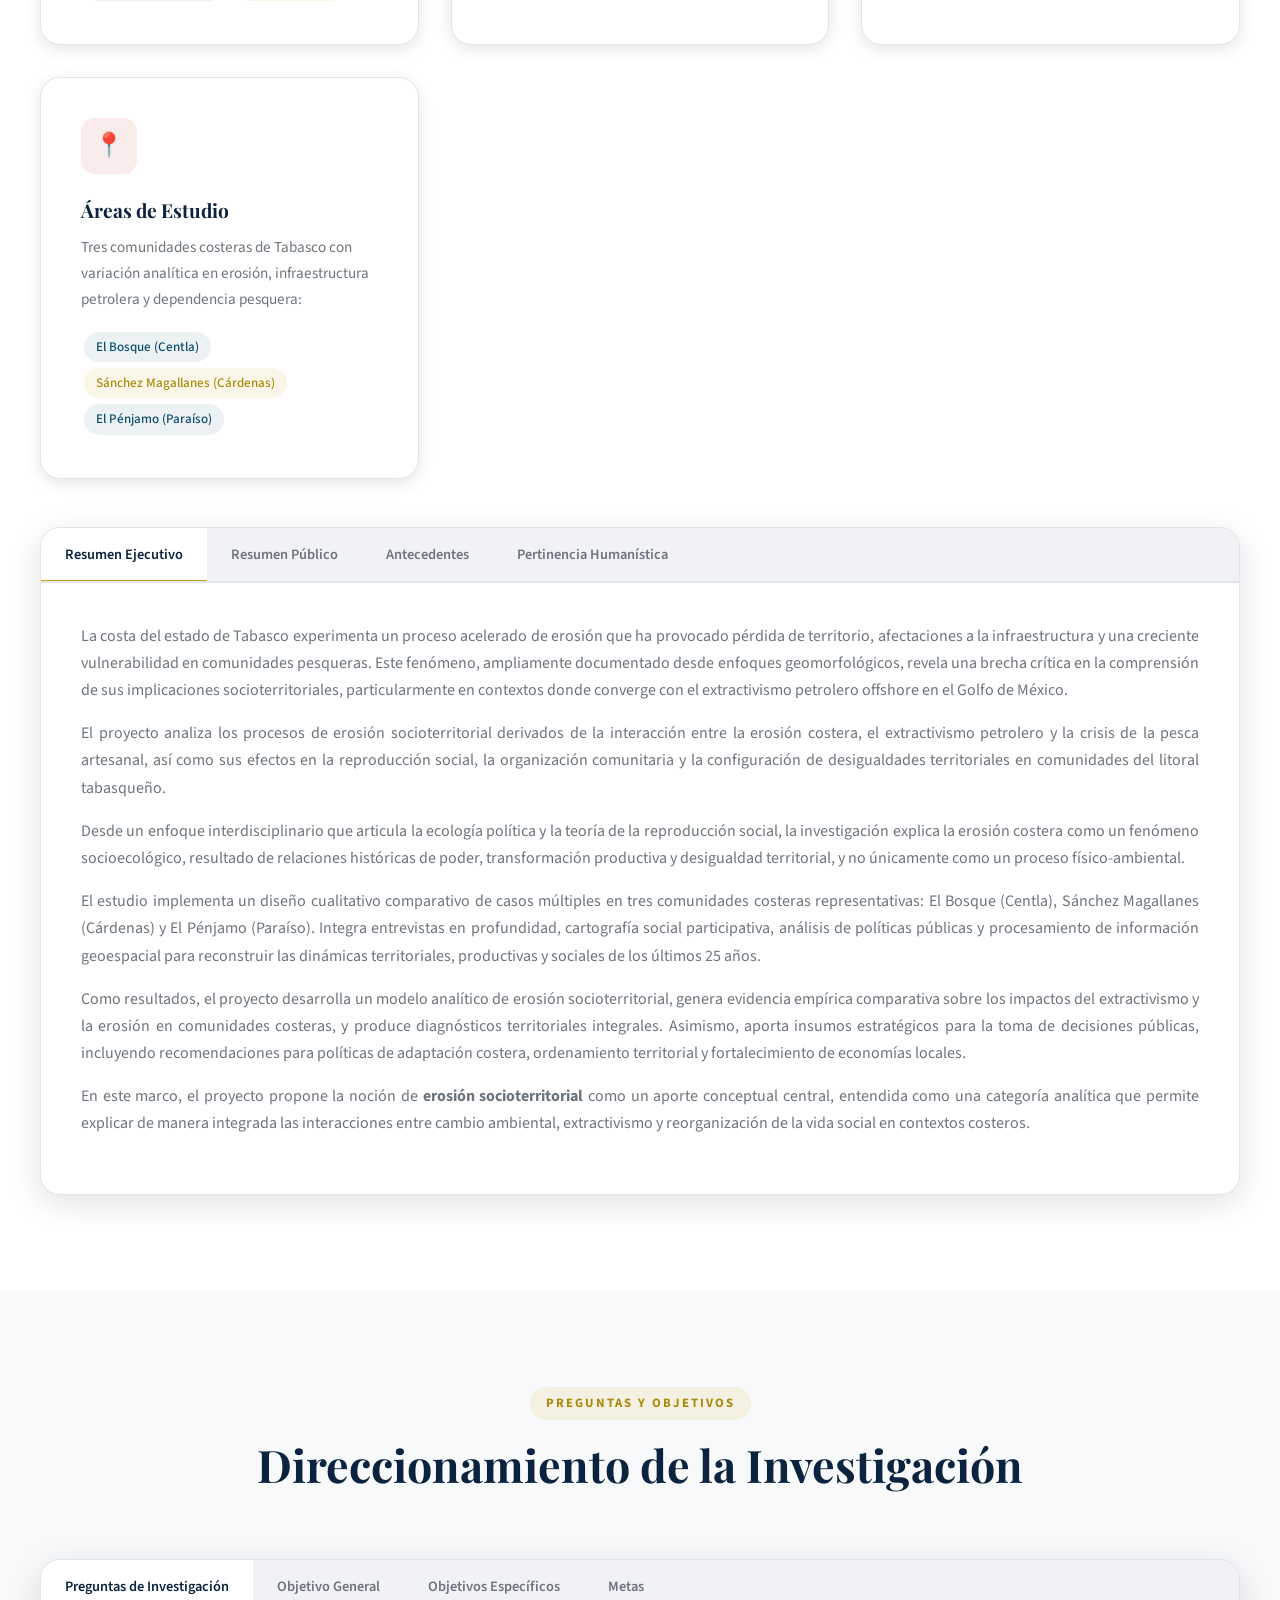
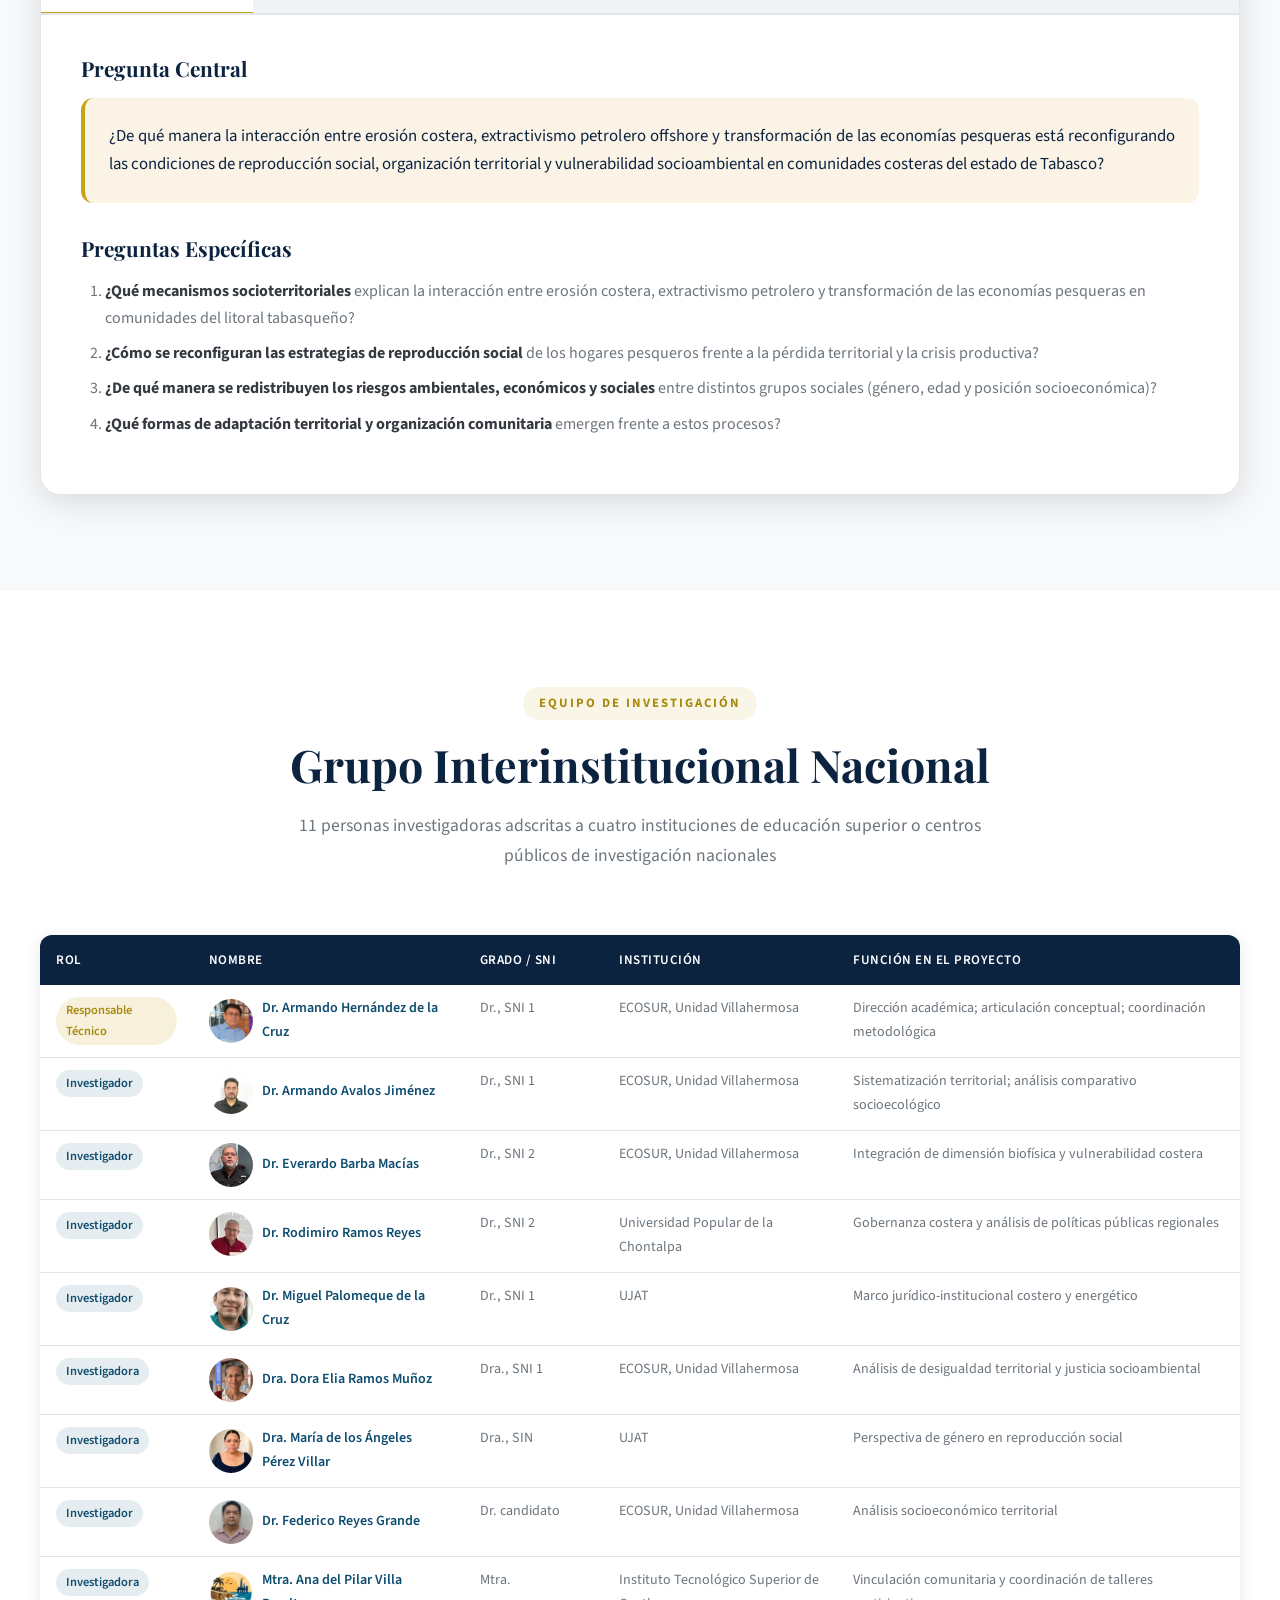
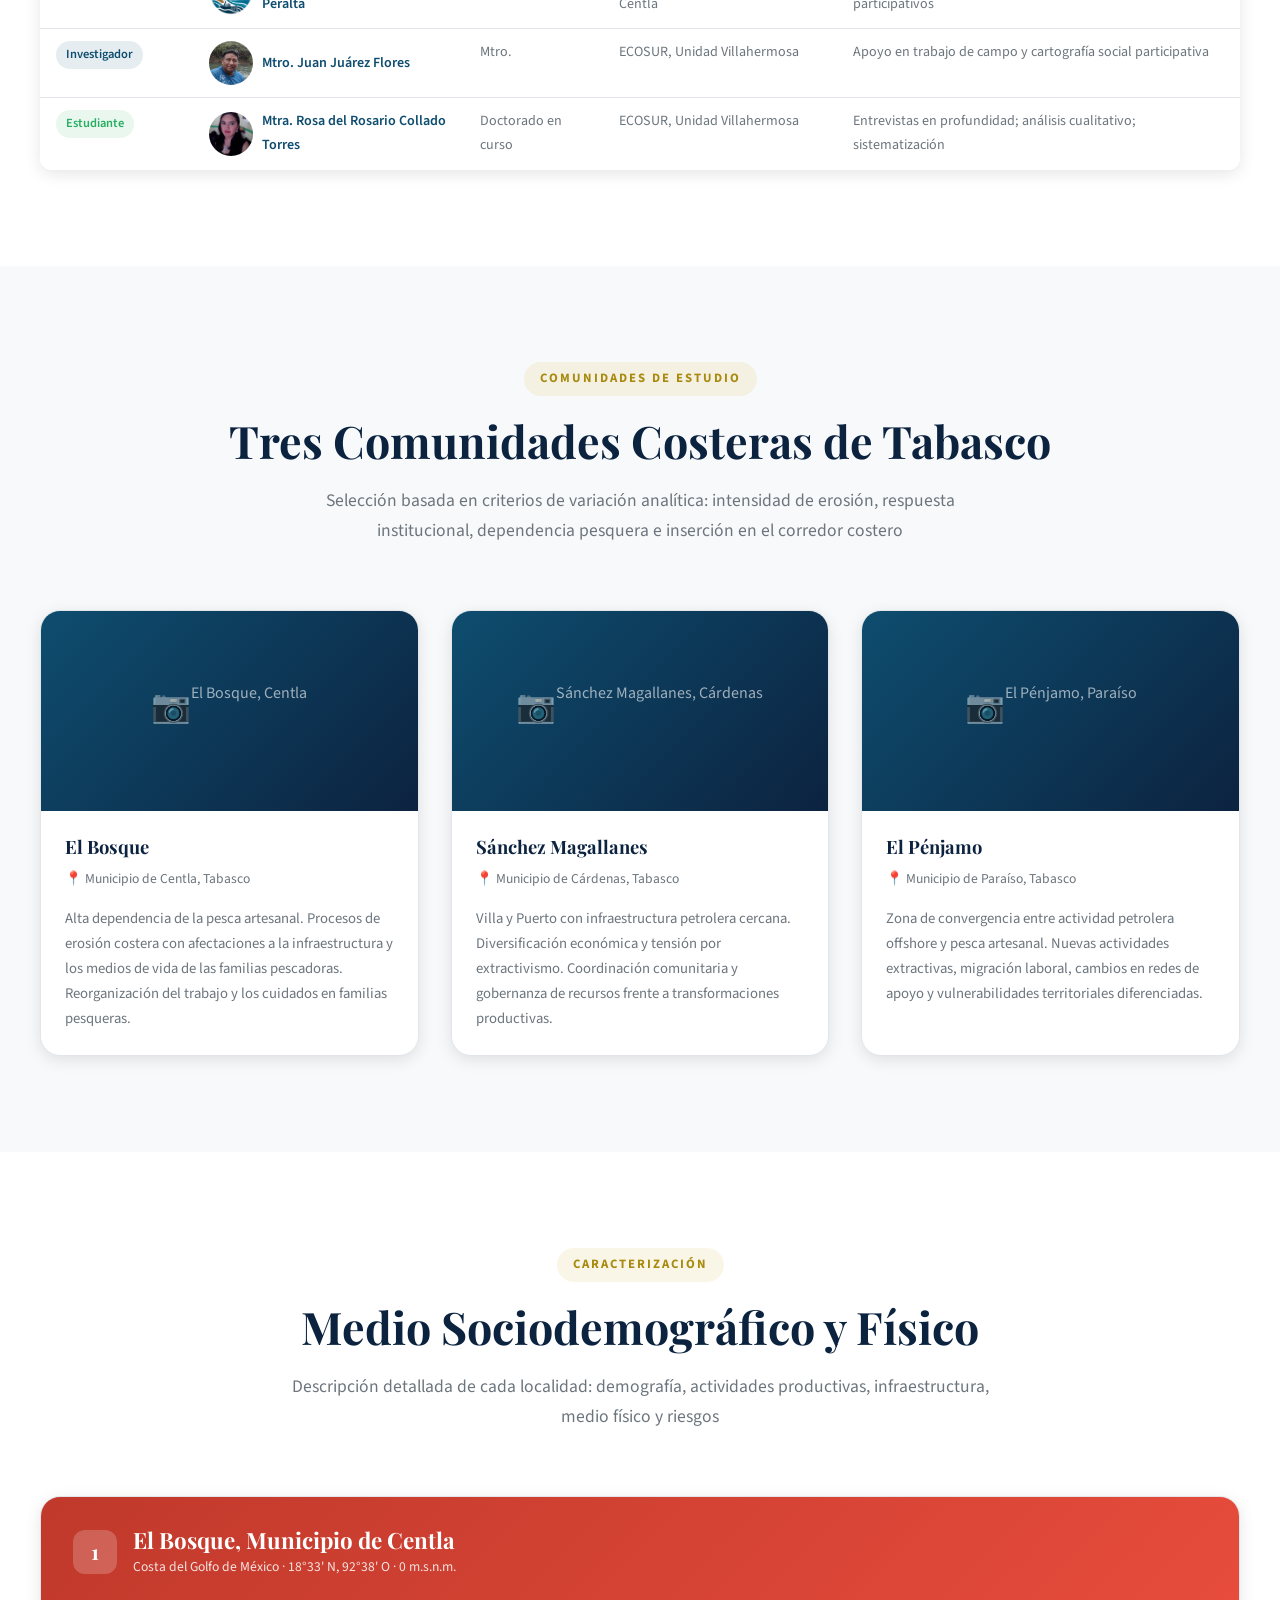
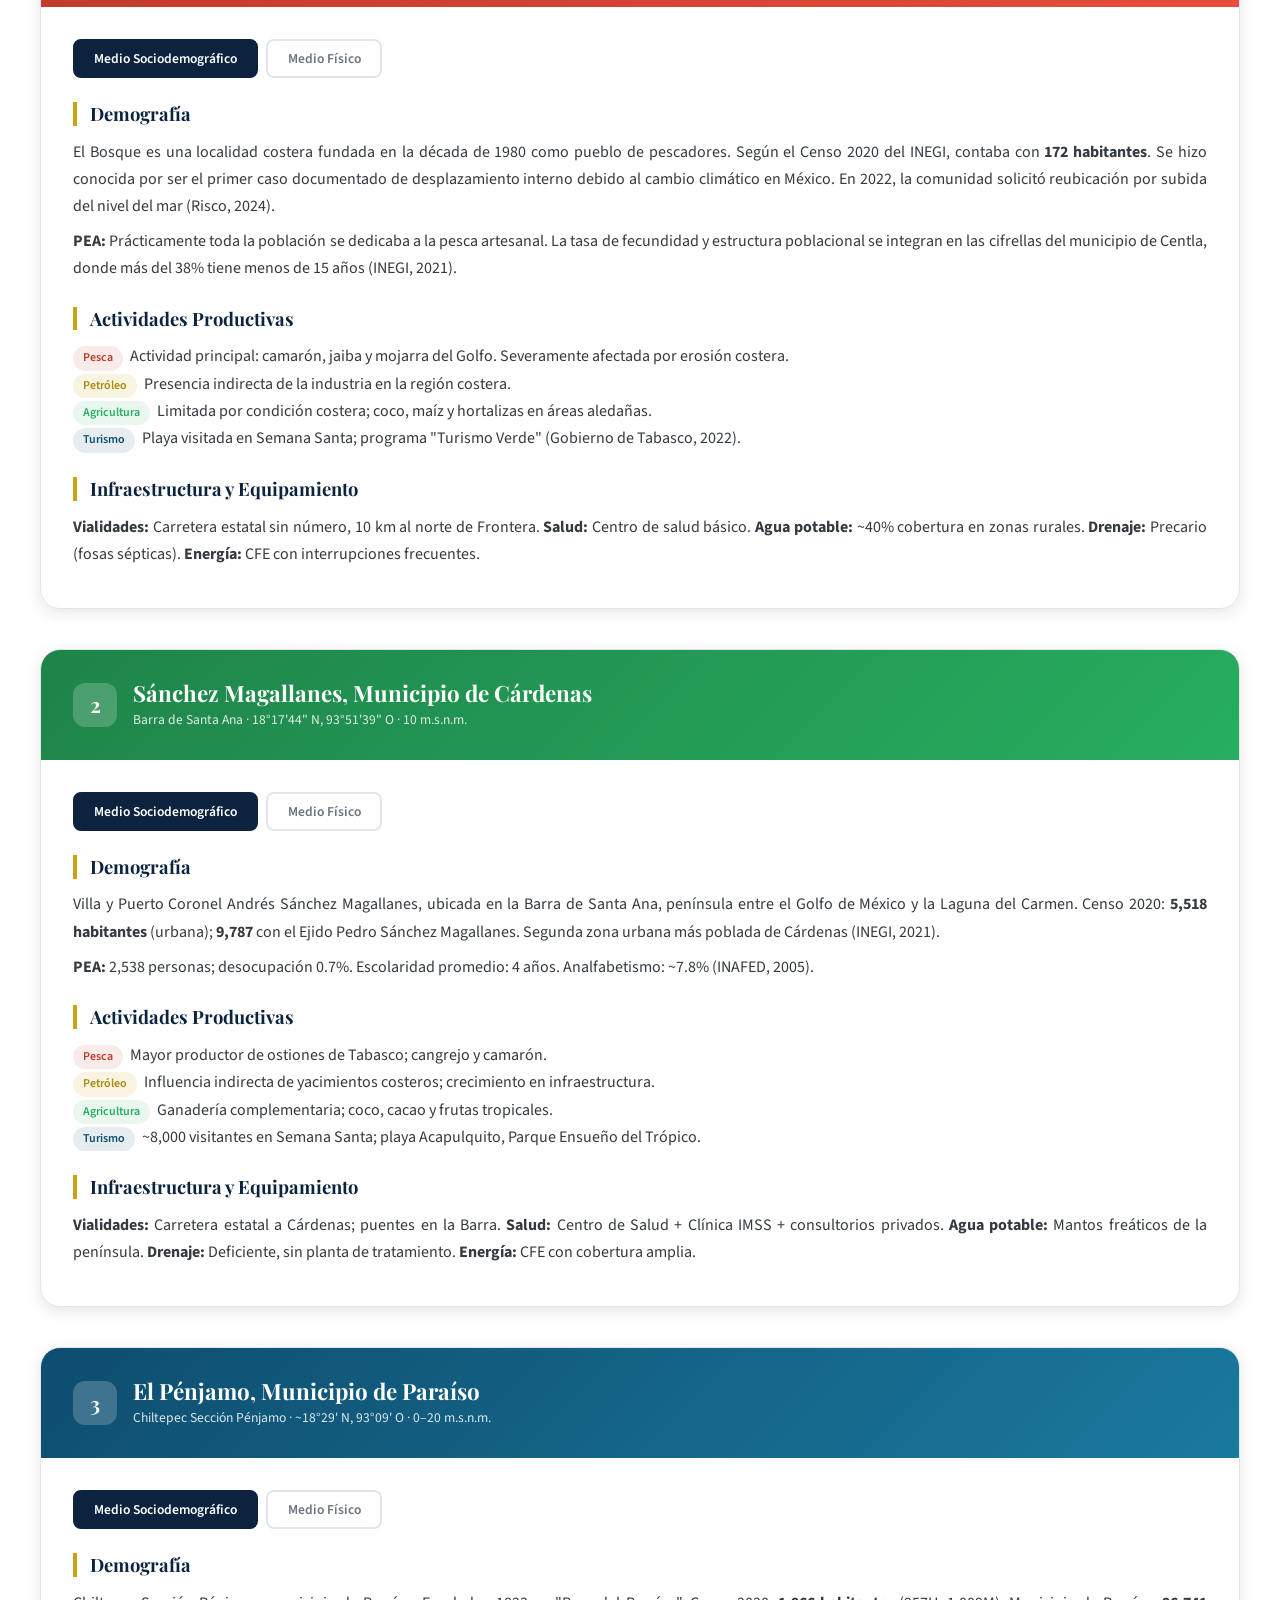
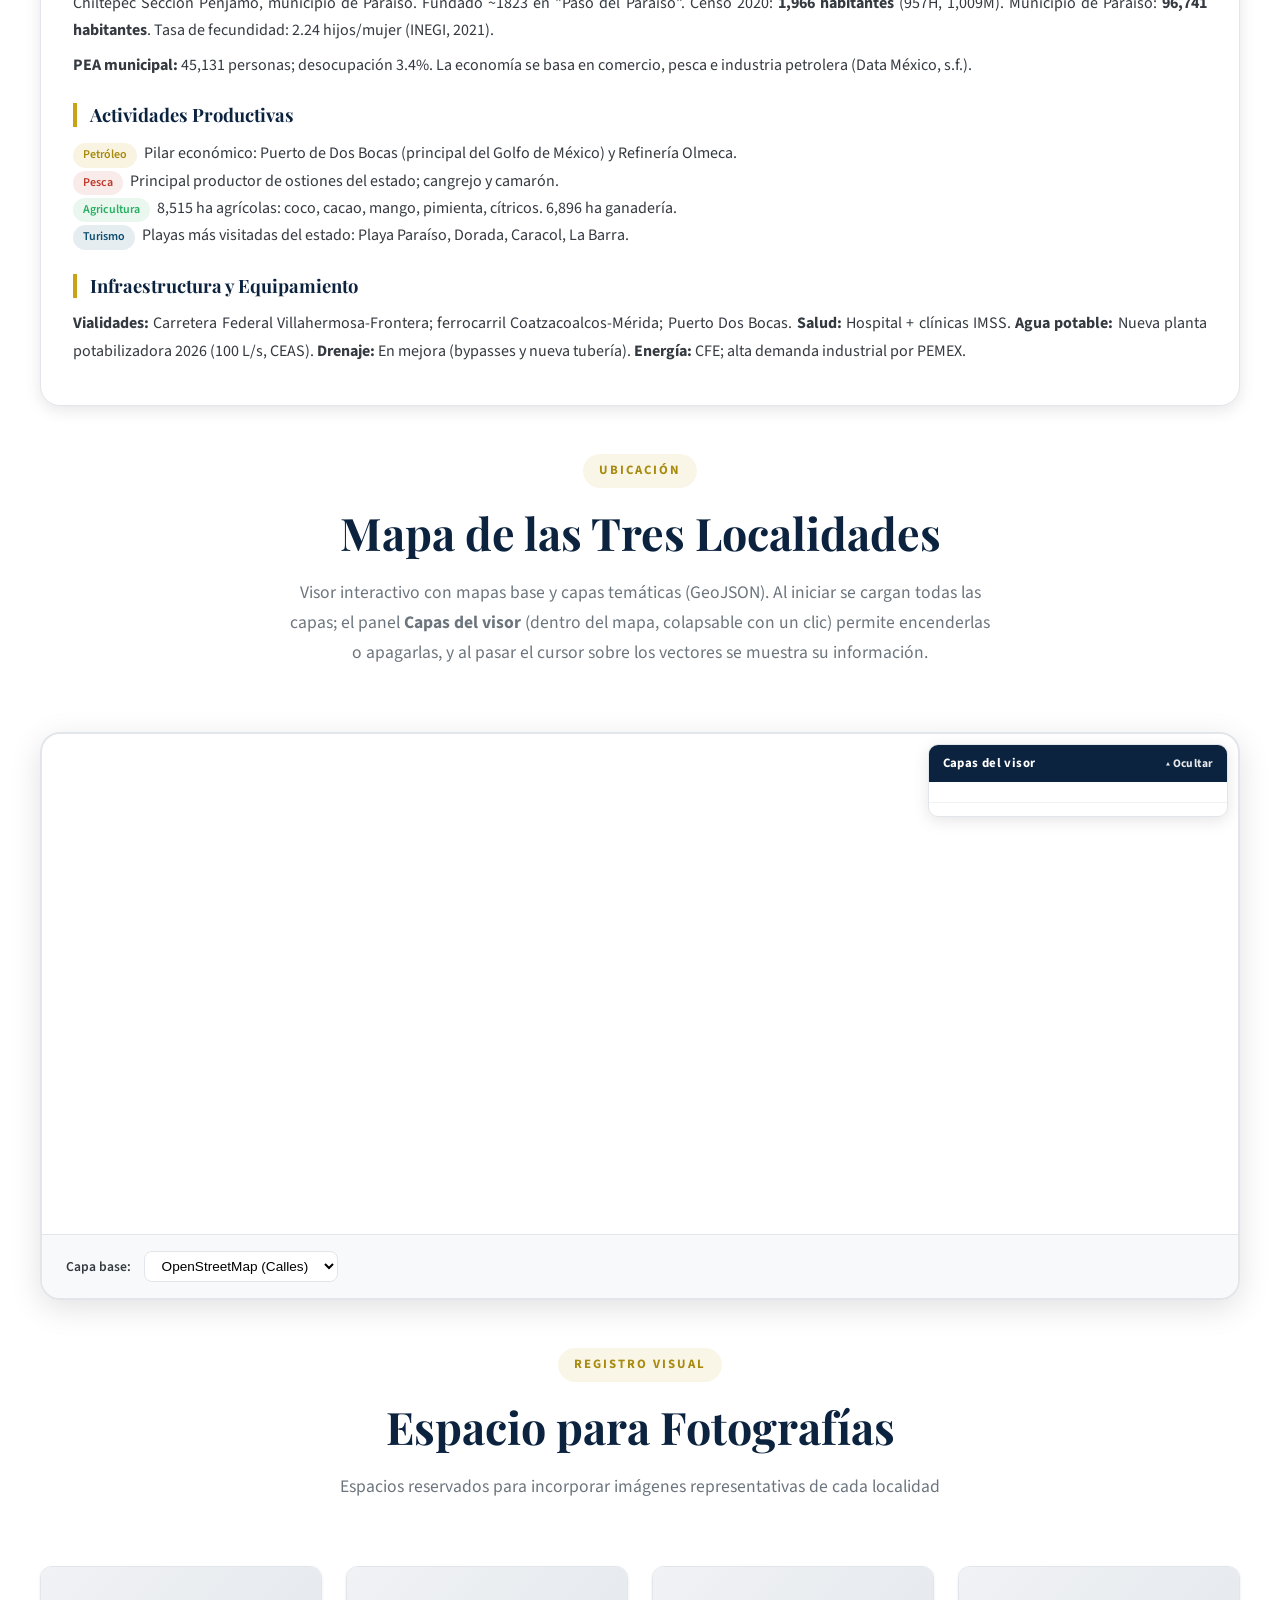
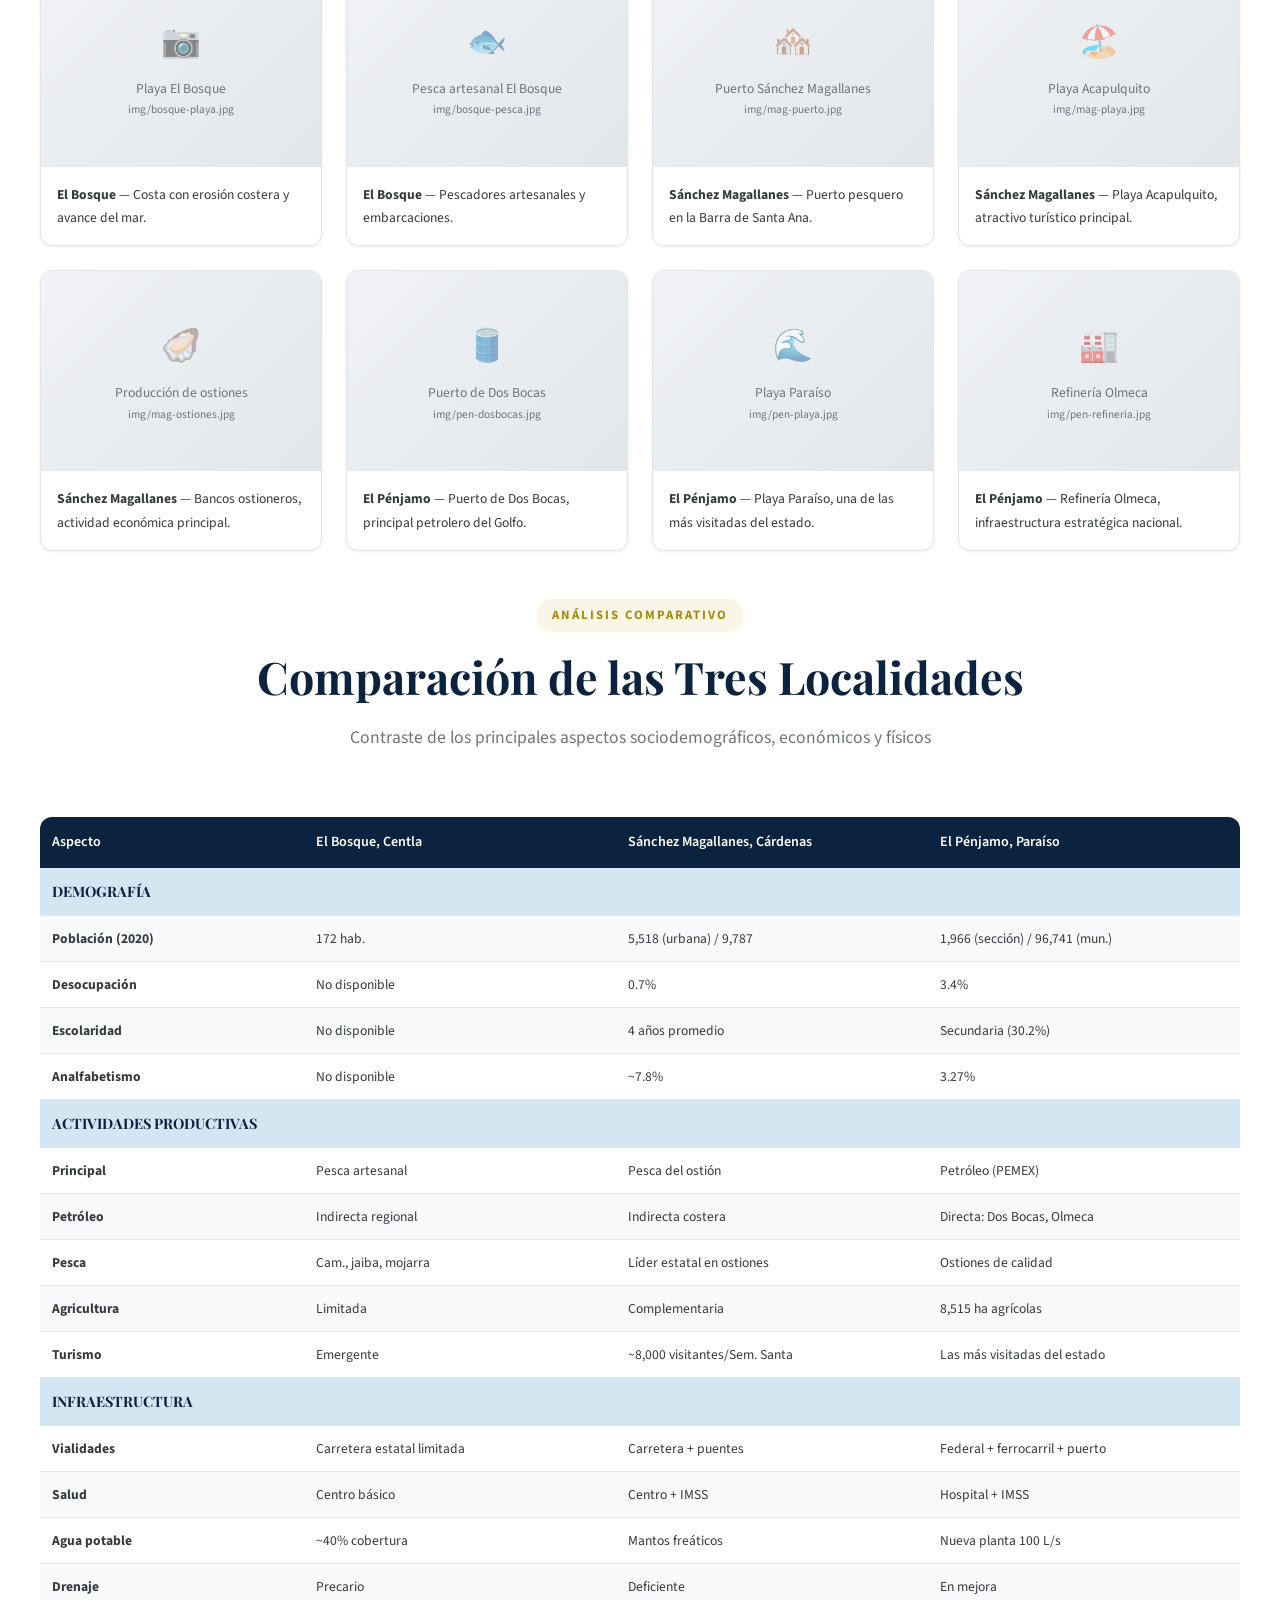
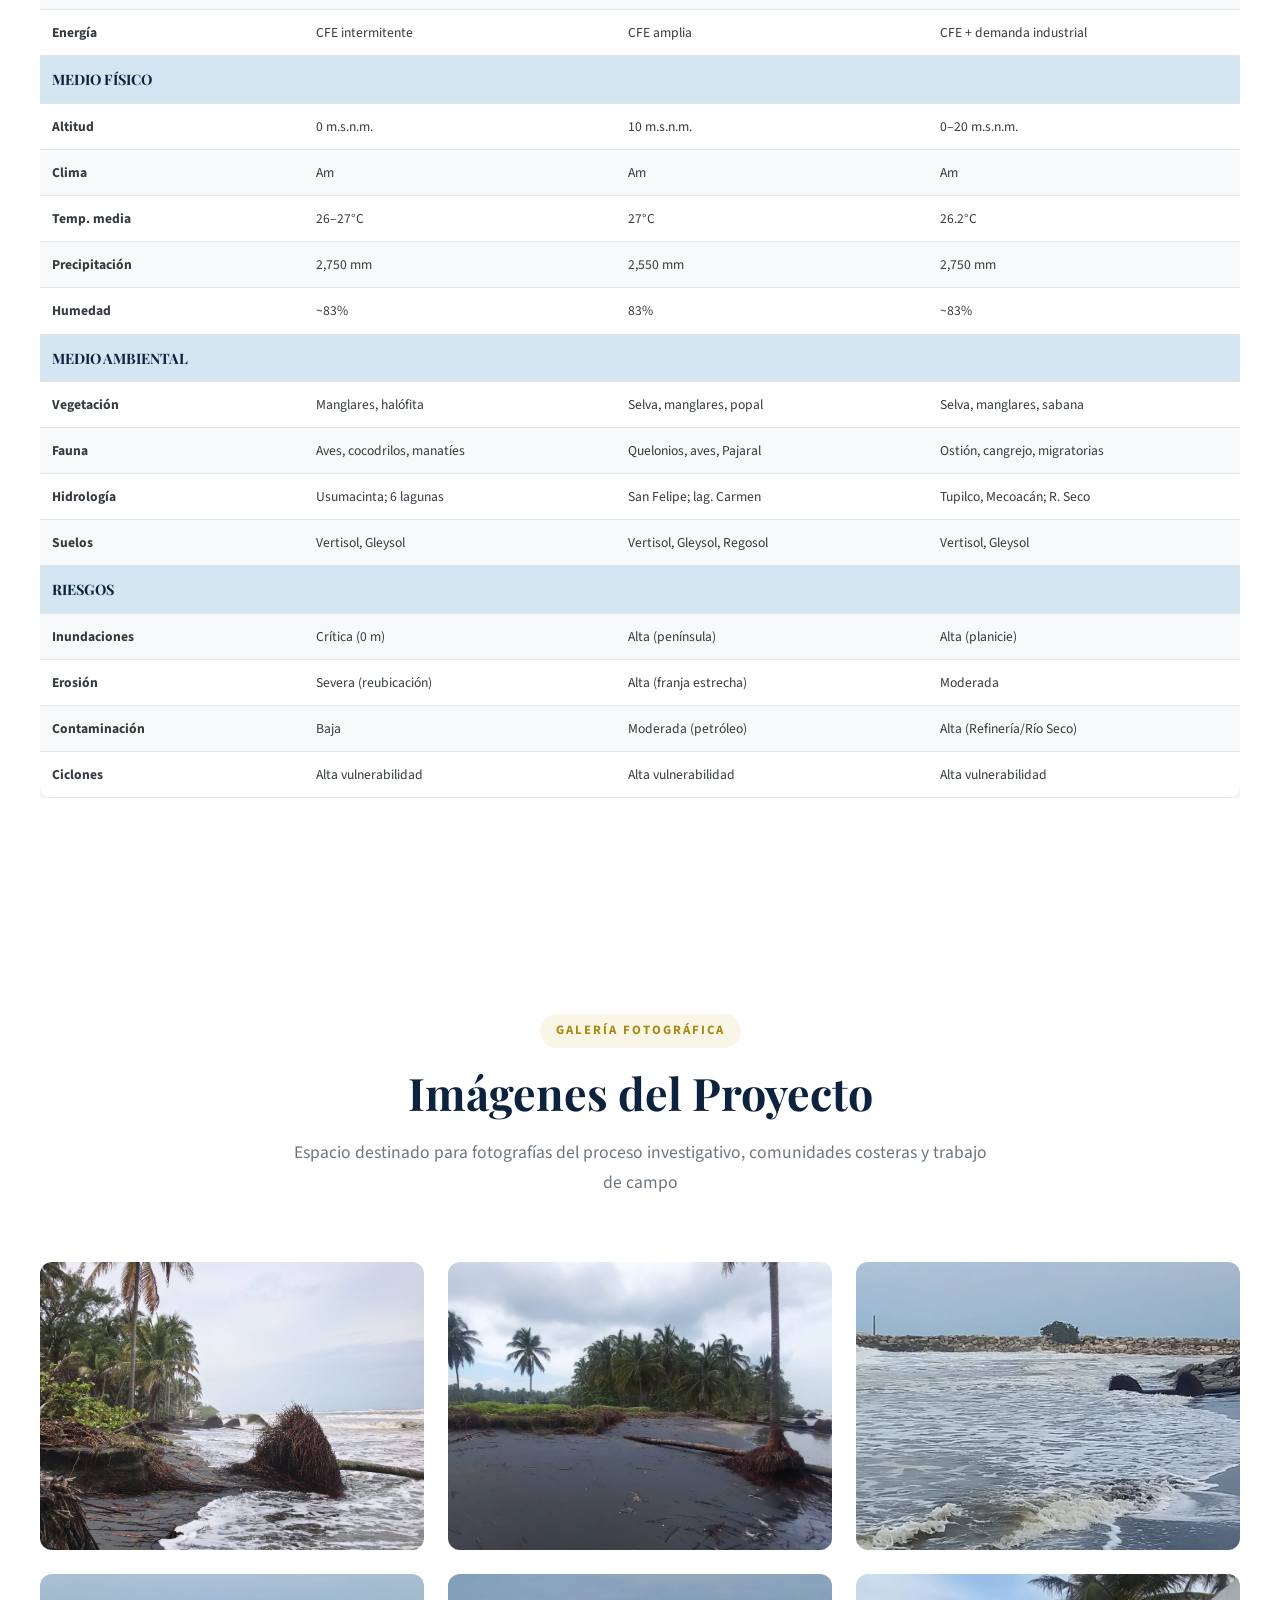
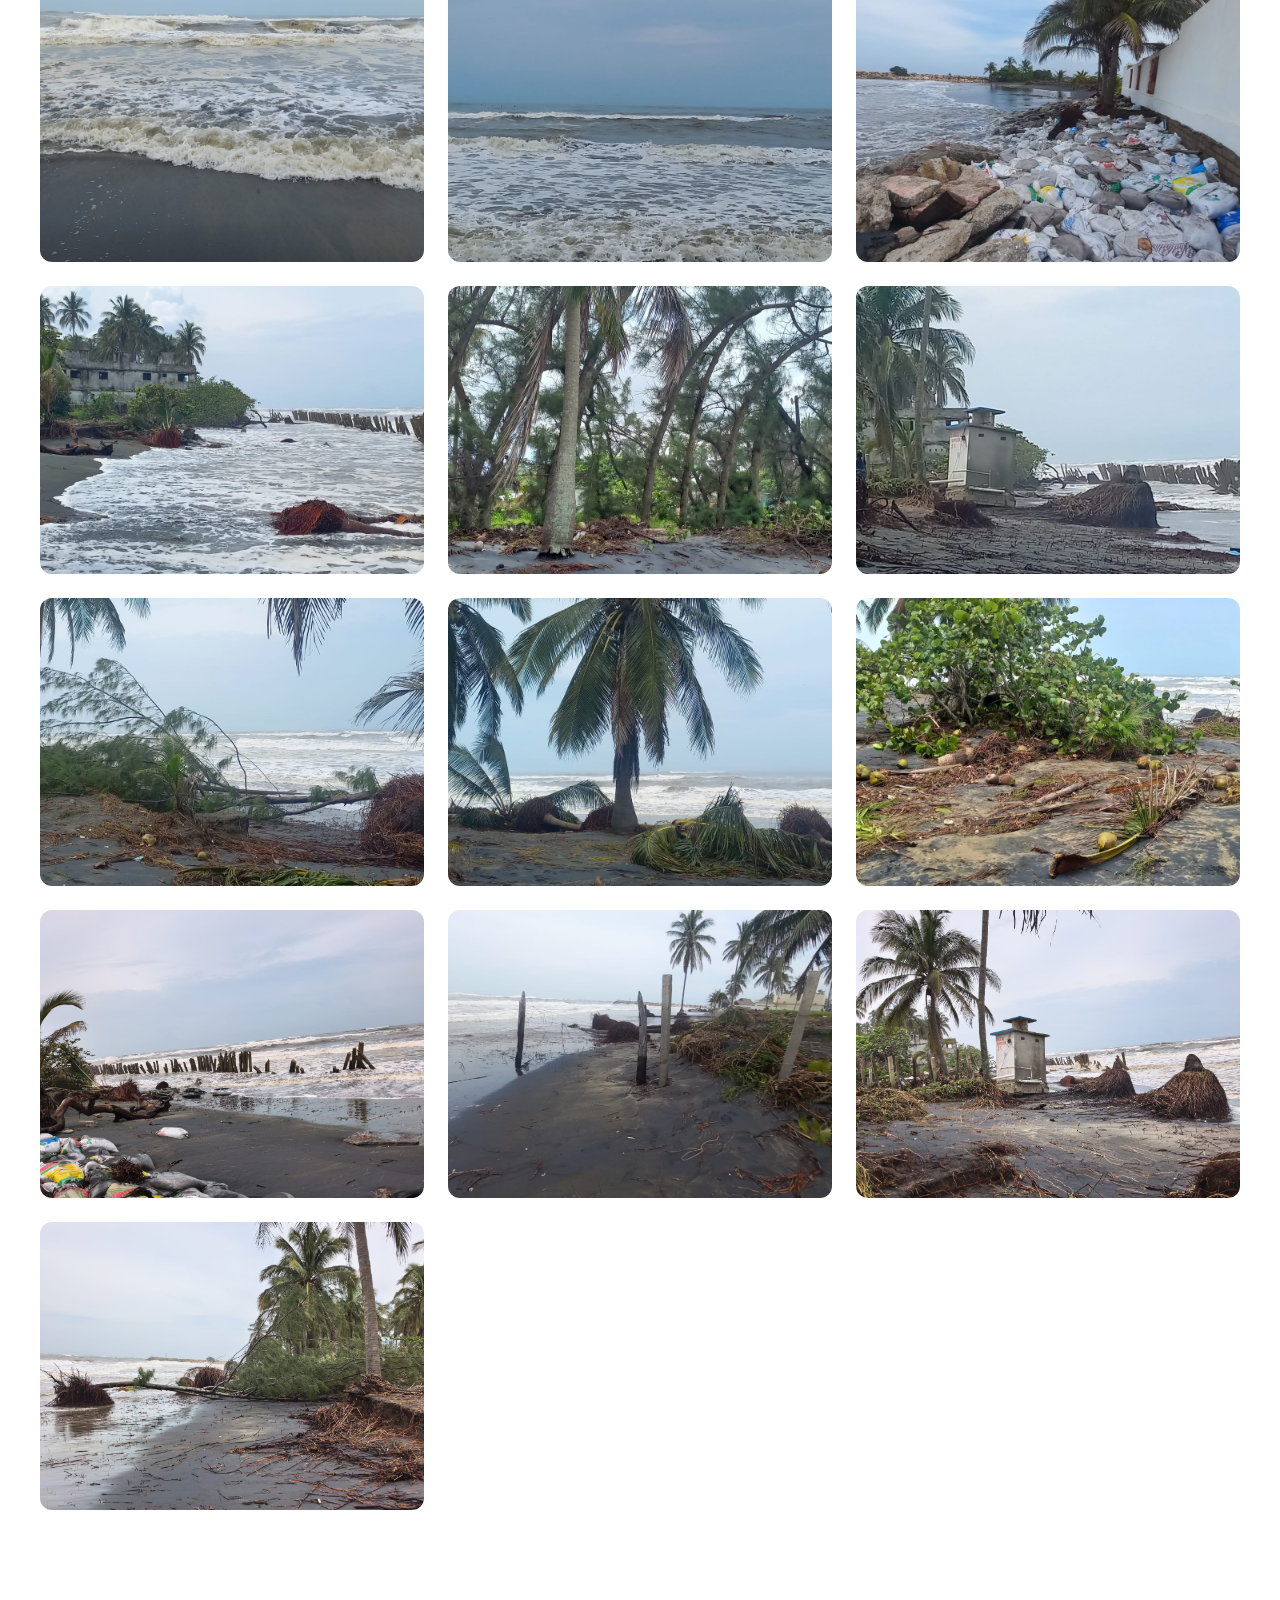
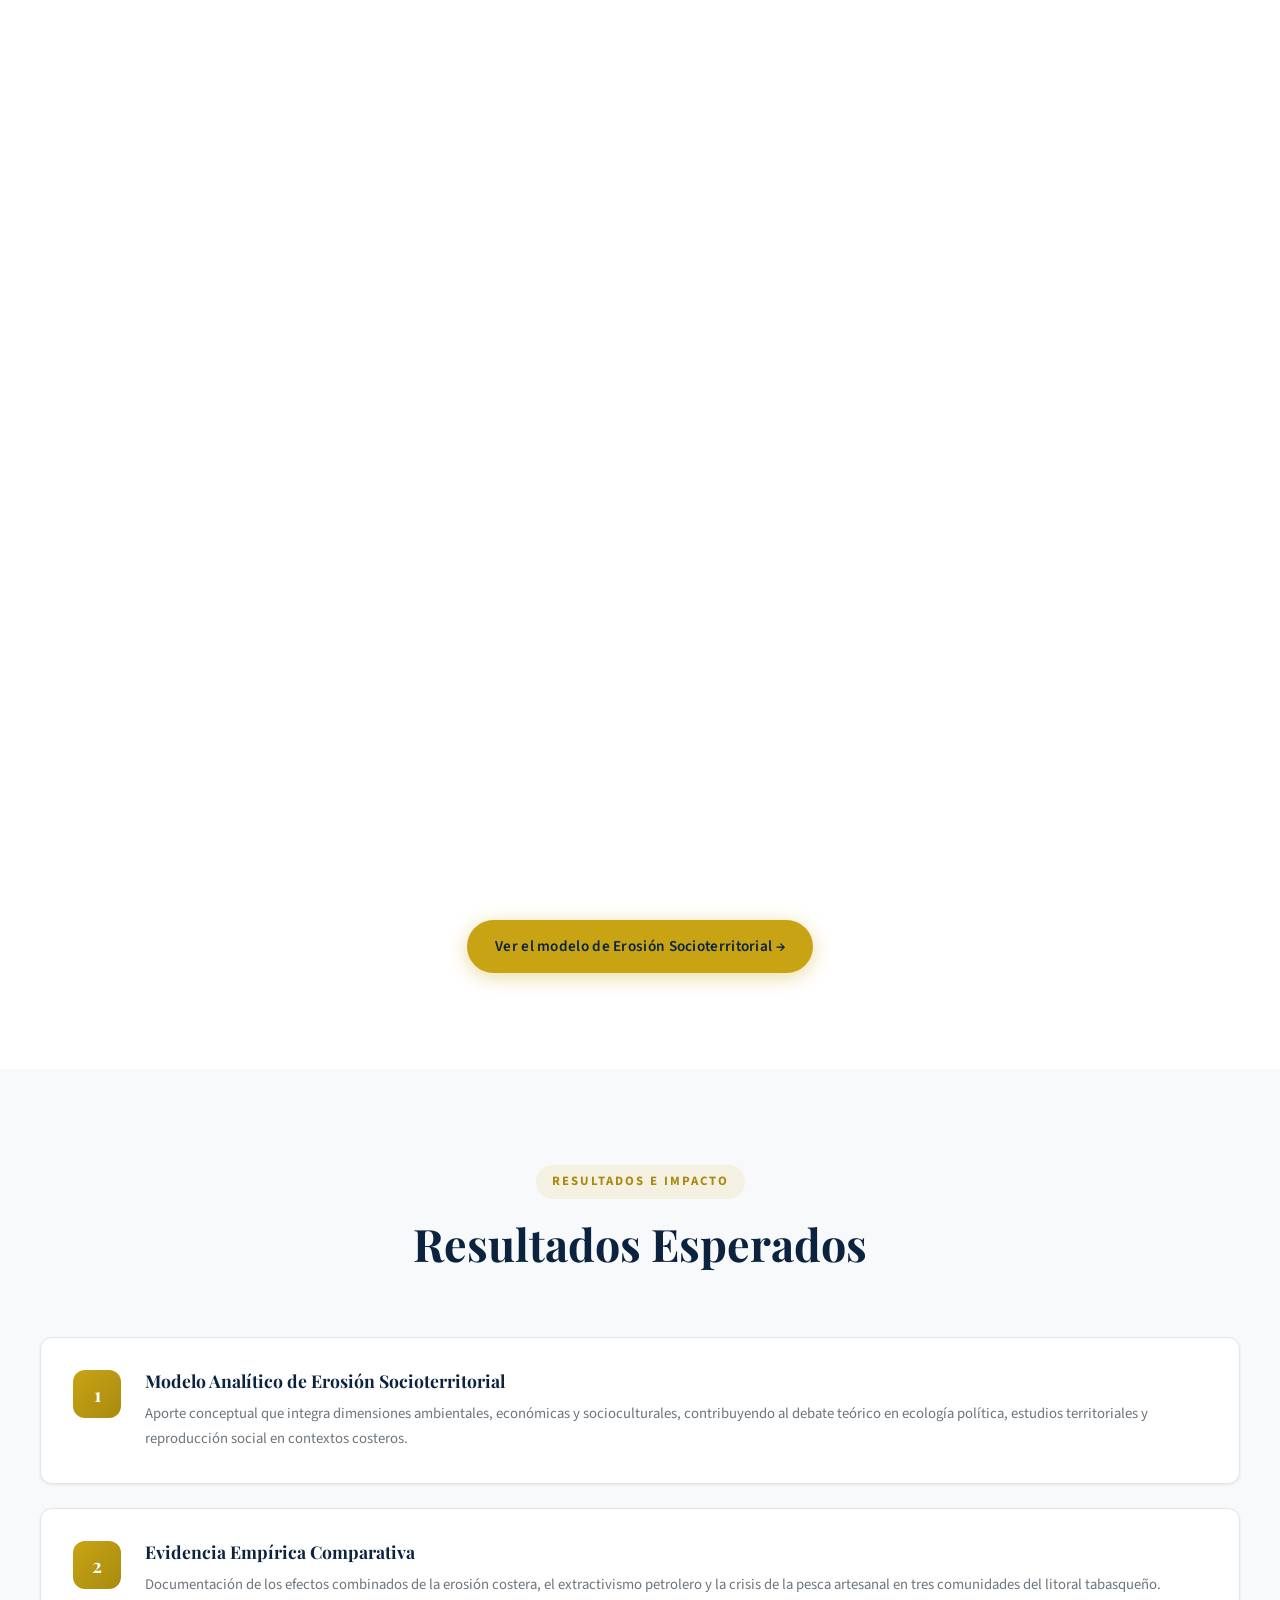
==== commit 69dac9f8: "fotos y logo" ====
--- a/index.html
+++ b/index.html
@@ -1419,5 +1419,20 @@
   <!-- ==================== SCRIPTS ==================== -->
   <script src="https://unpkg.com/leaflet@1.9.4/dist/leaflet.js"></script>
   <script src="js/main.js"></script>
+  <script>
+  (function () {
+    var slides = document.querySelectorAll('.hero-slide');
+    if (!slides.length) return;
+    var i = 0;
+    slides[0].classList.add('active');
+    if (slides.length > 1 && !window.matchMedia('(prefers-reduced-motion: reduce)').matches) {
+      setInterval(function () {
+        slides[i].classList.remove('active');
+        i = (i + 1) % slides.length;
+        slides[i].classList.add('active');
+      }, 5000);
+    }
+  })();
+  </script>
 </body>
 </html>
--- a/css/style.css
+++ b/css/style.css
@@ -159,45 +159,22 @@
   background-color: var(--primary);
 }
 
-/* ---- Carrusel de fondo del hero (fundido cruzado) ---- */
+/* ---- Carrusel de fondo del hero (fundido cruzado, controlado por JS) ---- */
 .hero-slide {
   position: absolute;
   inset: 0;
+  z-index: 0;
   background-size: cover;
   background-position: center;
   background-repeat: no-repeat;
   opacity: 0;
-  animation: heroFade 80s infinite;
+  transition: opacity 1.2s ease-in-out;
   will-change: opacity;
 }
-.hero-slide:nth-child(1) { animation-delay: 0s; }
-.hero-slide:nth-child(2) { animation-delay: 5s; }
-.hero-slide:nth-child(3) { animation-delay: 10s; }
-.hero-slide:nth-child(4) { animation-delay: 15s; }
-.hero-slide:nth-child(5) { animation-delay: 20s; }
-.hero-slide:nth-child(6) { animation-delay: 25s; }
-.hero-slide:nth-child(7) { animation-delay: 30s; }
-.hero-slide:nth-child(8) { animation-delay: 35s; }
-.hero-slide:nth-child(9) { animation-delay: 40s; }
-.hero-slide:nth-child(10) { animation-delay: 45s; }
-.hero-slide:nth-child(11) { animation-delay: 50s; }
-.hero-slide:nth-child(12) { animation-delay: 55s; }
-.hero-slide:nth-child(13) { animation-delay: 60s; }
-.hero-slide:nth-child(14) { animation-delay: 65s; }
-.hero-slide:nth-child(15) { animation-delay: 70s; }
-.hero-slide:nth-child(16) { animation-delay: 75s; }
-
-@keyframes heroFade {
-  0%     { opacity: 0; }
-  1.3%   { opacity: 1; }
-  6.25%  { opacity: 1; }
-  7.5%   { opacity: 0; }
-  100%   { opacity: 0; }
-}
+.hero-slide.active { opacity: 1; }
 
 @media (prefers-reduced-motion: reduce) {
-  .hero-slide { animation: none; }
-  .hero-slide:nth-child(1) { opacity: 1; }
+  .hero-slide { transition: none; }
 }
 
 .hero::before {
@@ -205,8 +182,9 @@
   position: absolute;
   inset: 0;
   z-index: 1;
+  pointer-events: none;
   background:
-    linear-gradient(135deg, rgba(12, 35, 64, 0.78) 0%, rgba(14, 77, 111, 0.6) 50%, rgba(10, 61, 92, 0.72) 100%),
+    linear-gradient(135deg, rgba(12, 35, 64, 0.45) 0%, rgba(14, 77, 111, 0.28) 50%, rgba(10, 61, 92, 0.40) 100%),
     radial-gradient(ellipse at 20% 50%, rgba(200, 164, 21, 0.08) 0%, transparent 50%),
     radial-gradient(ellipse at 80% 20%, rgba(14, 77, 111, 0.3) 0%, transparent 50%),
     radial-gradient(ellipse at 60% 80%, rgba(200, 164, 21, 0.05) 0%, transparent 50%);
@@ -218,7 +196,8 @@
   bottom: 0;
   left: 0;
   right: 0;
-  height: 200px;
+  height: 90px;
+  pointer-events: none;
   background: linear-gradient(to top, var(--gray-50), transparent);
   z-index: 2;
 }
@@ -226,6 +205,7 @@
 .hero-particles {
   position: absolute;
   inset: 0;
+  z-index: 2;
   overflow: hidden;
 }
 
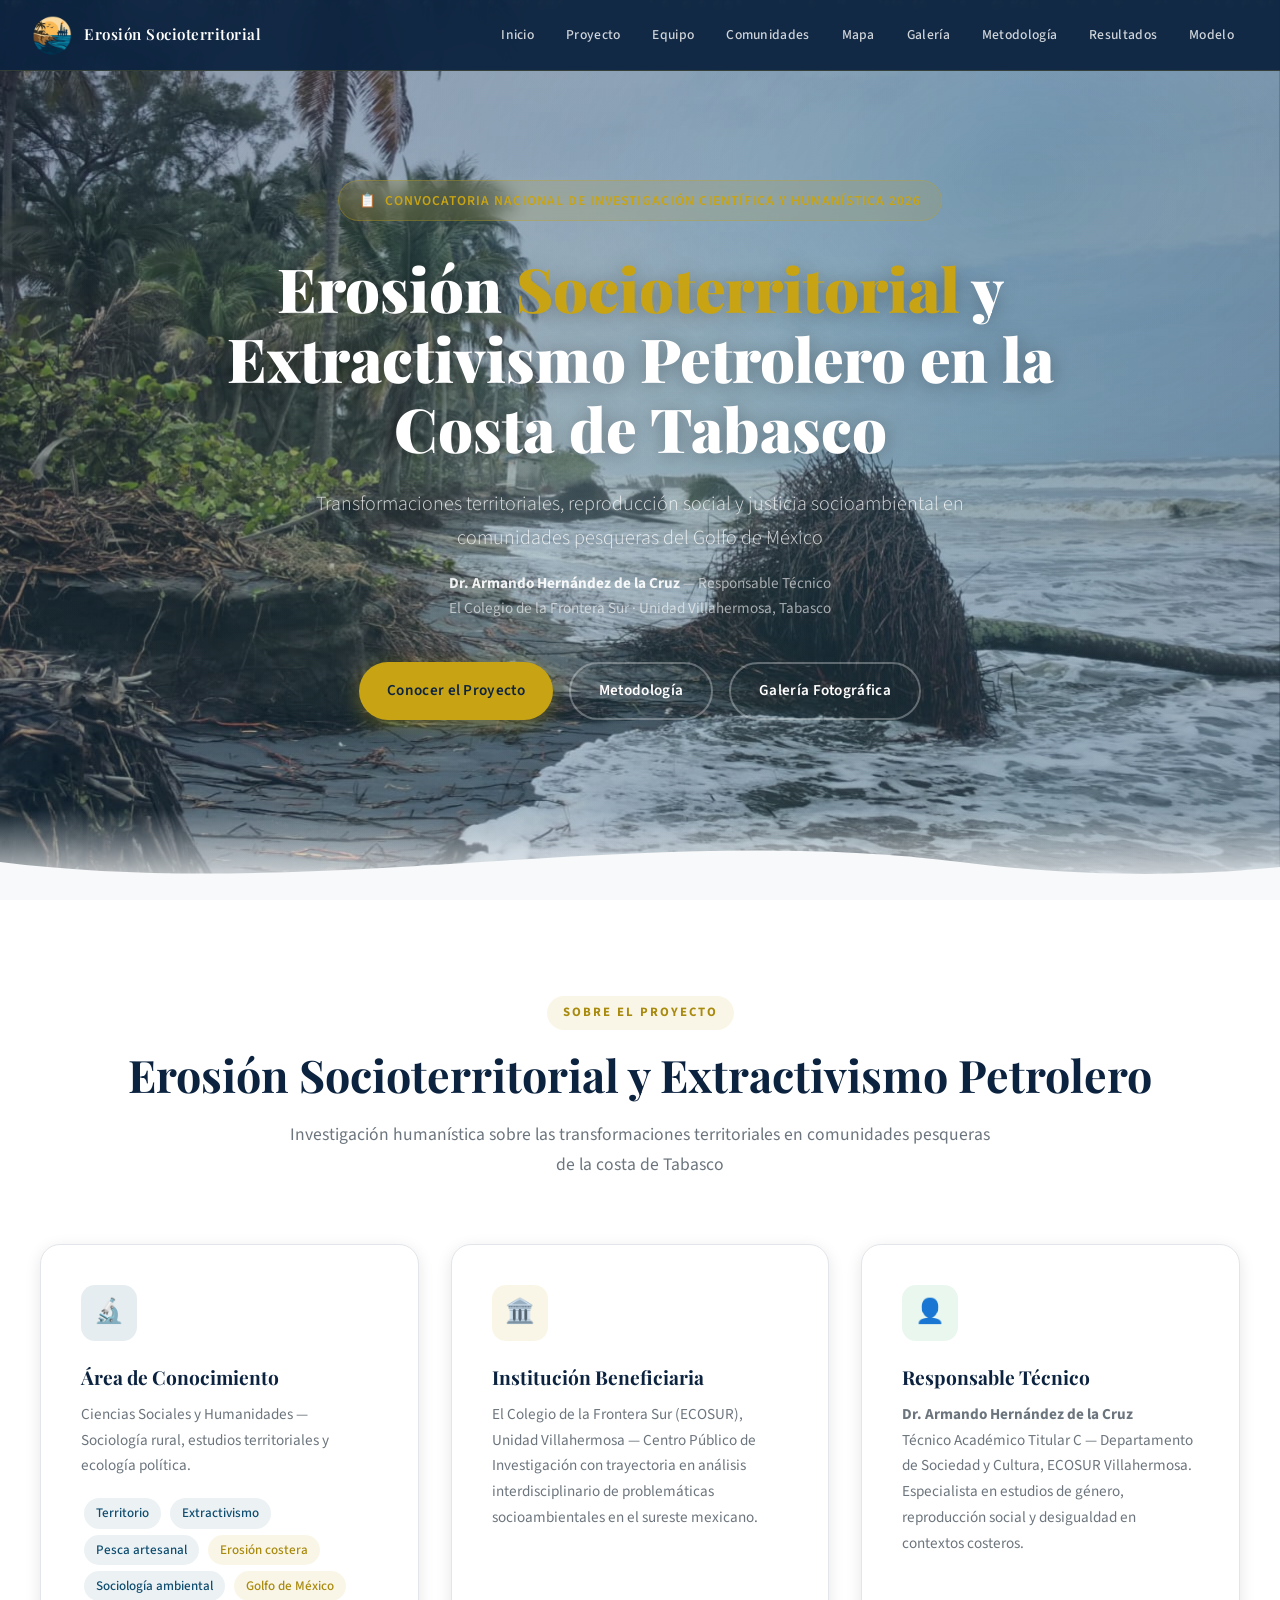
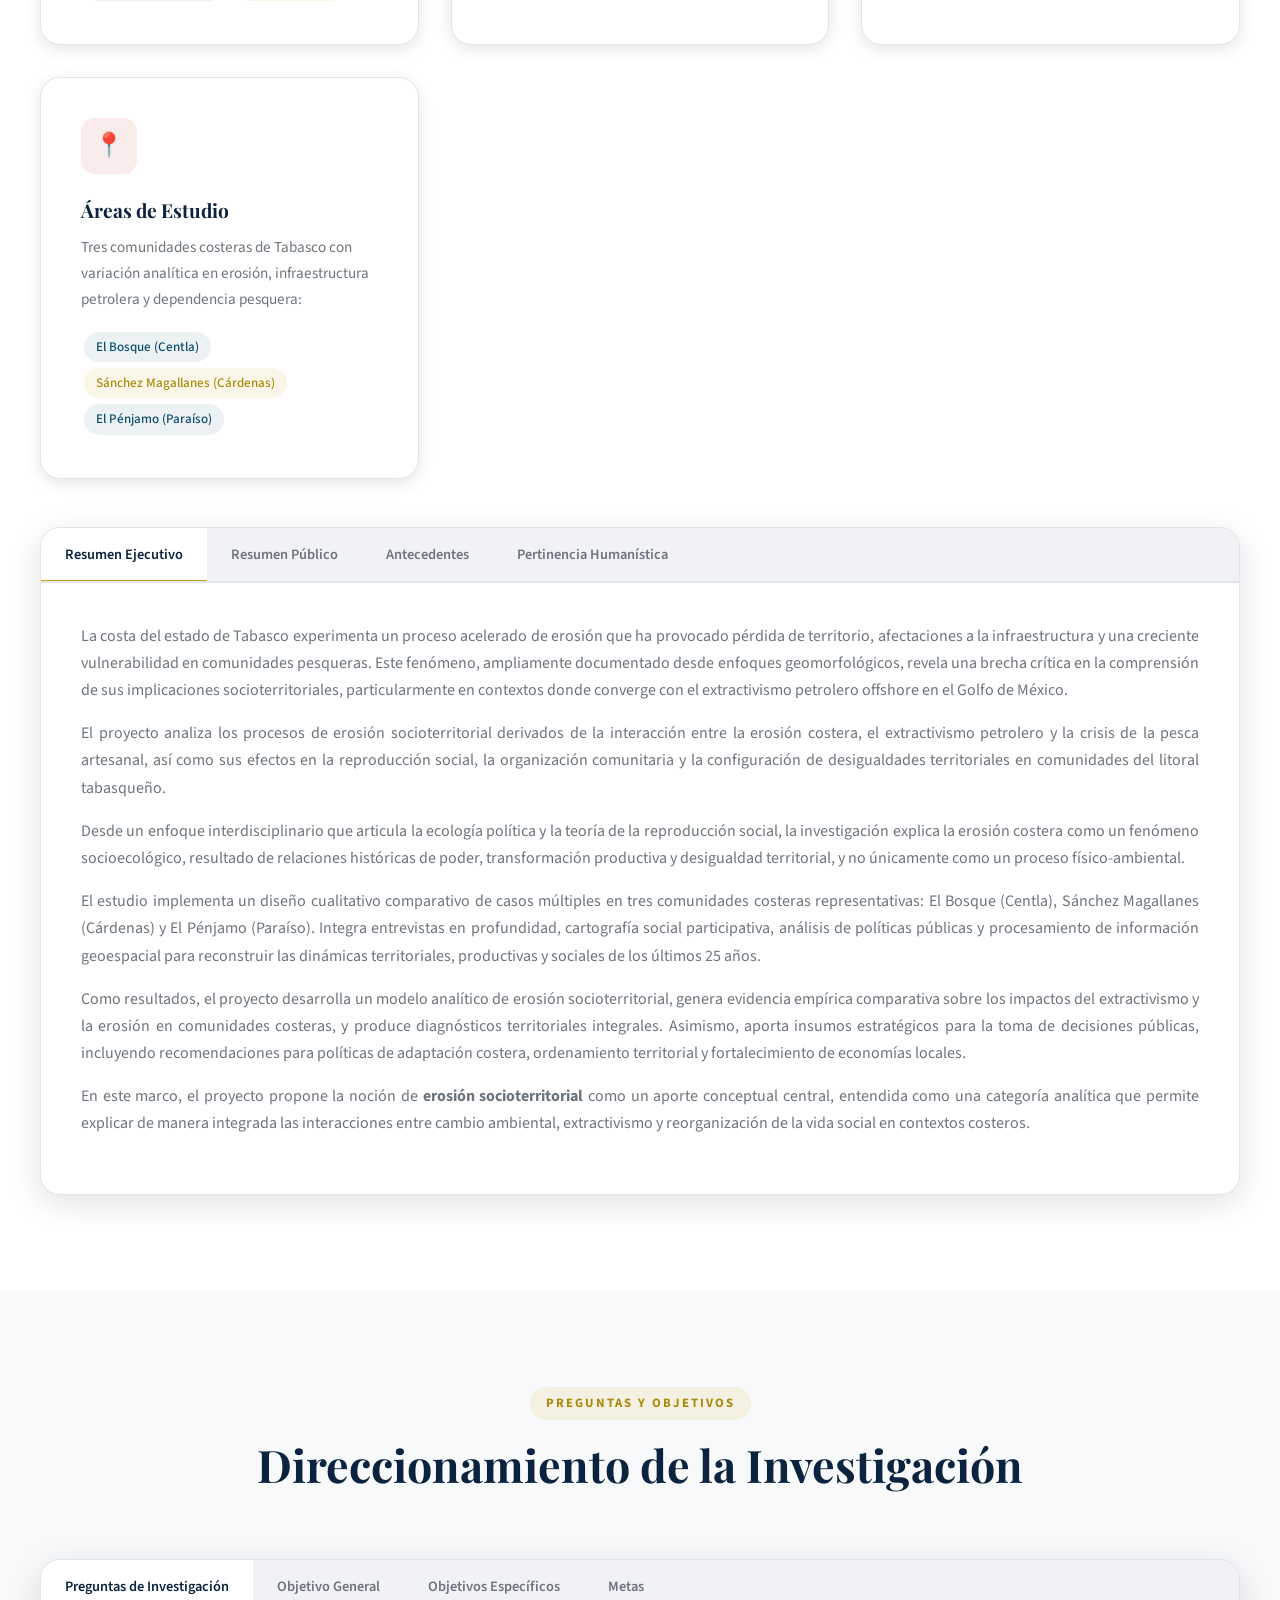
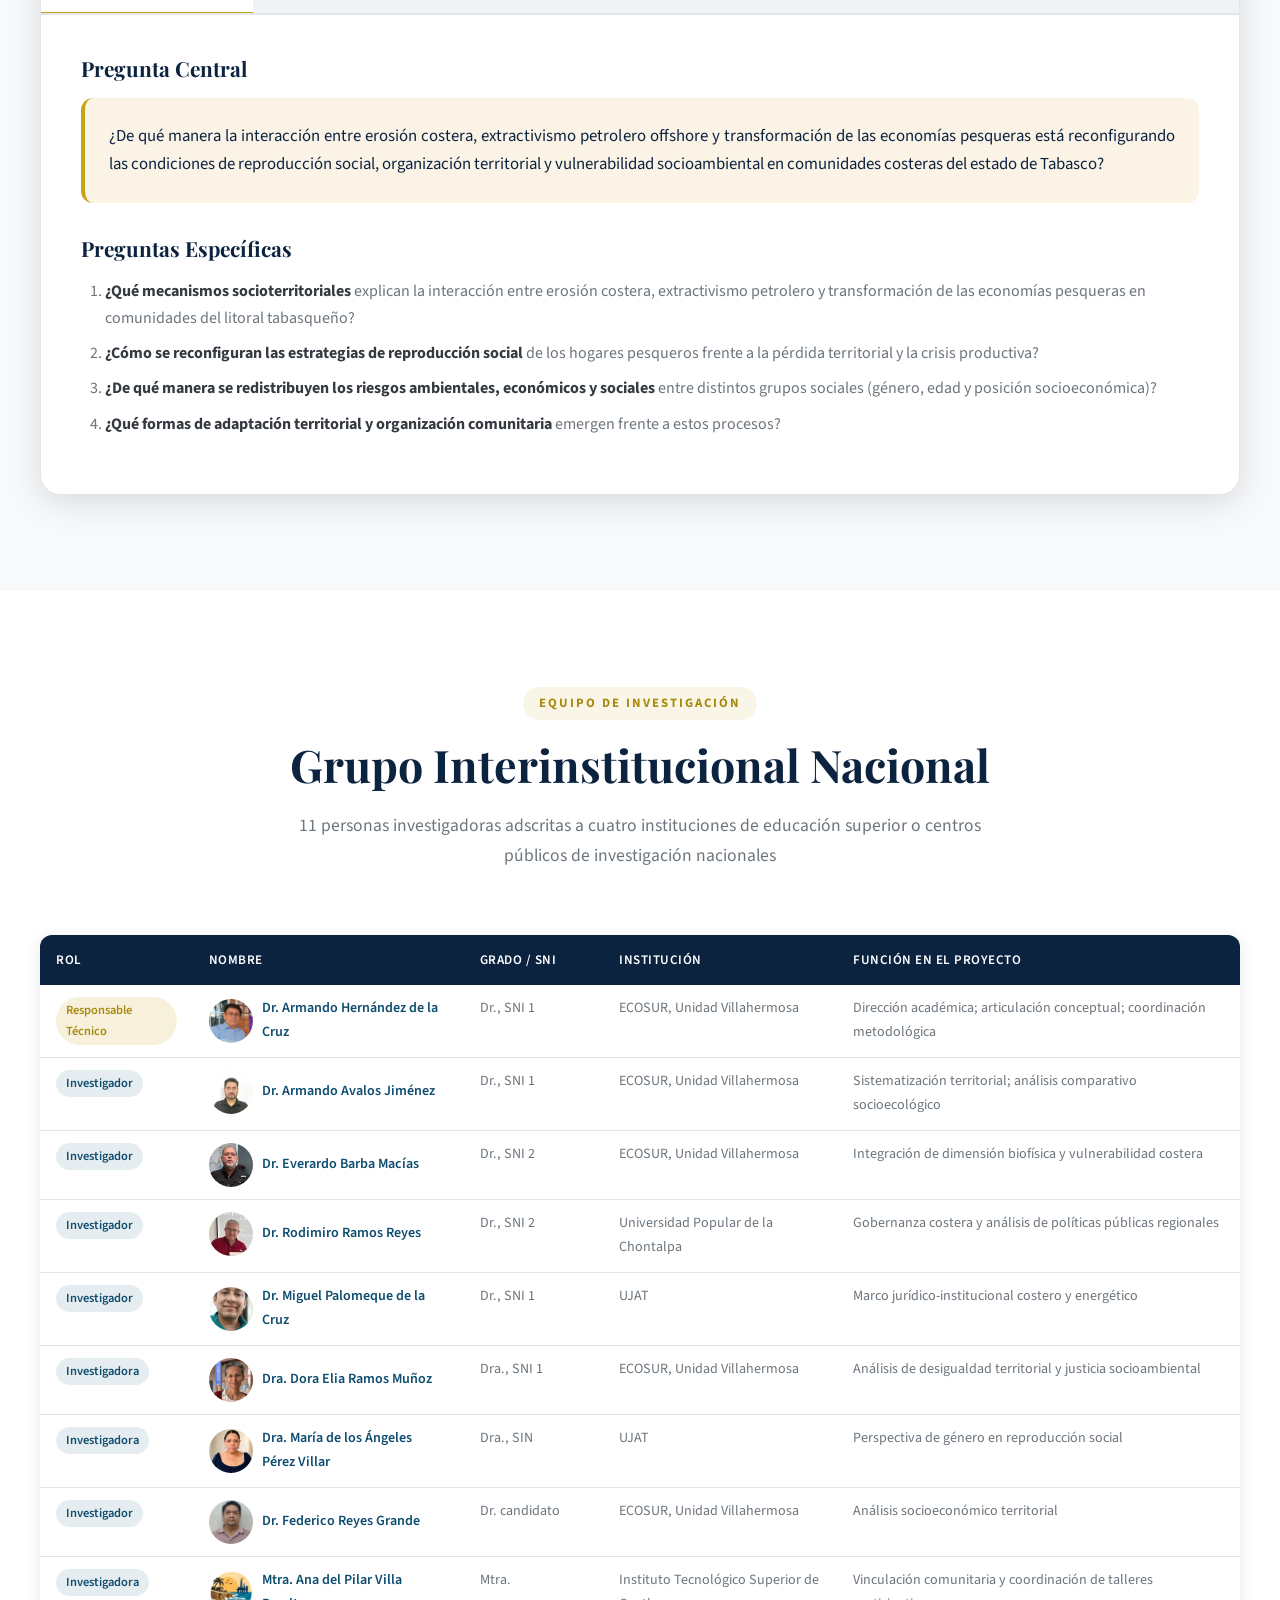
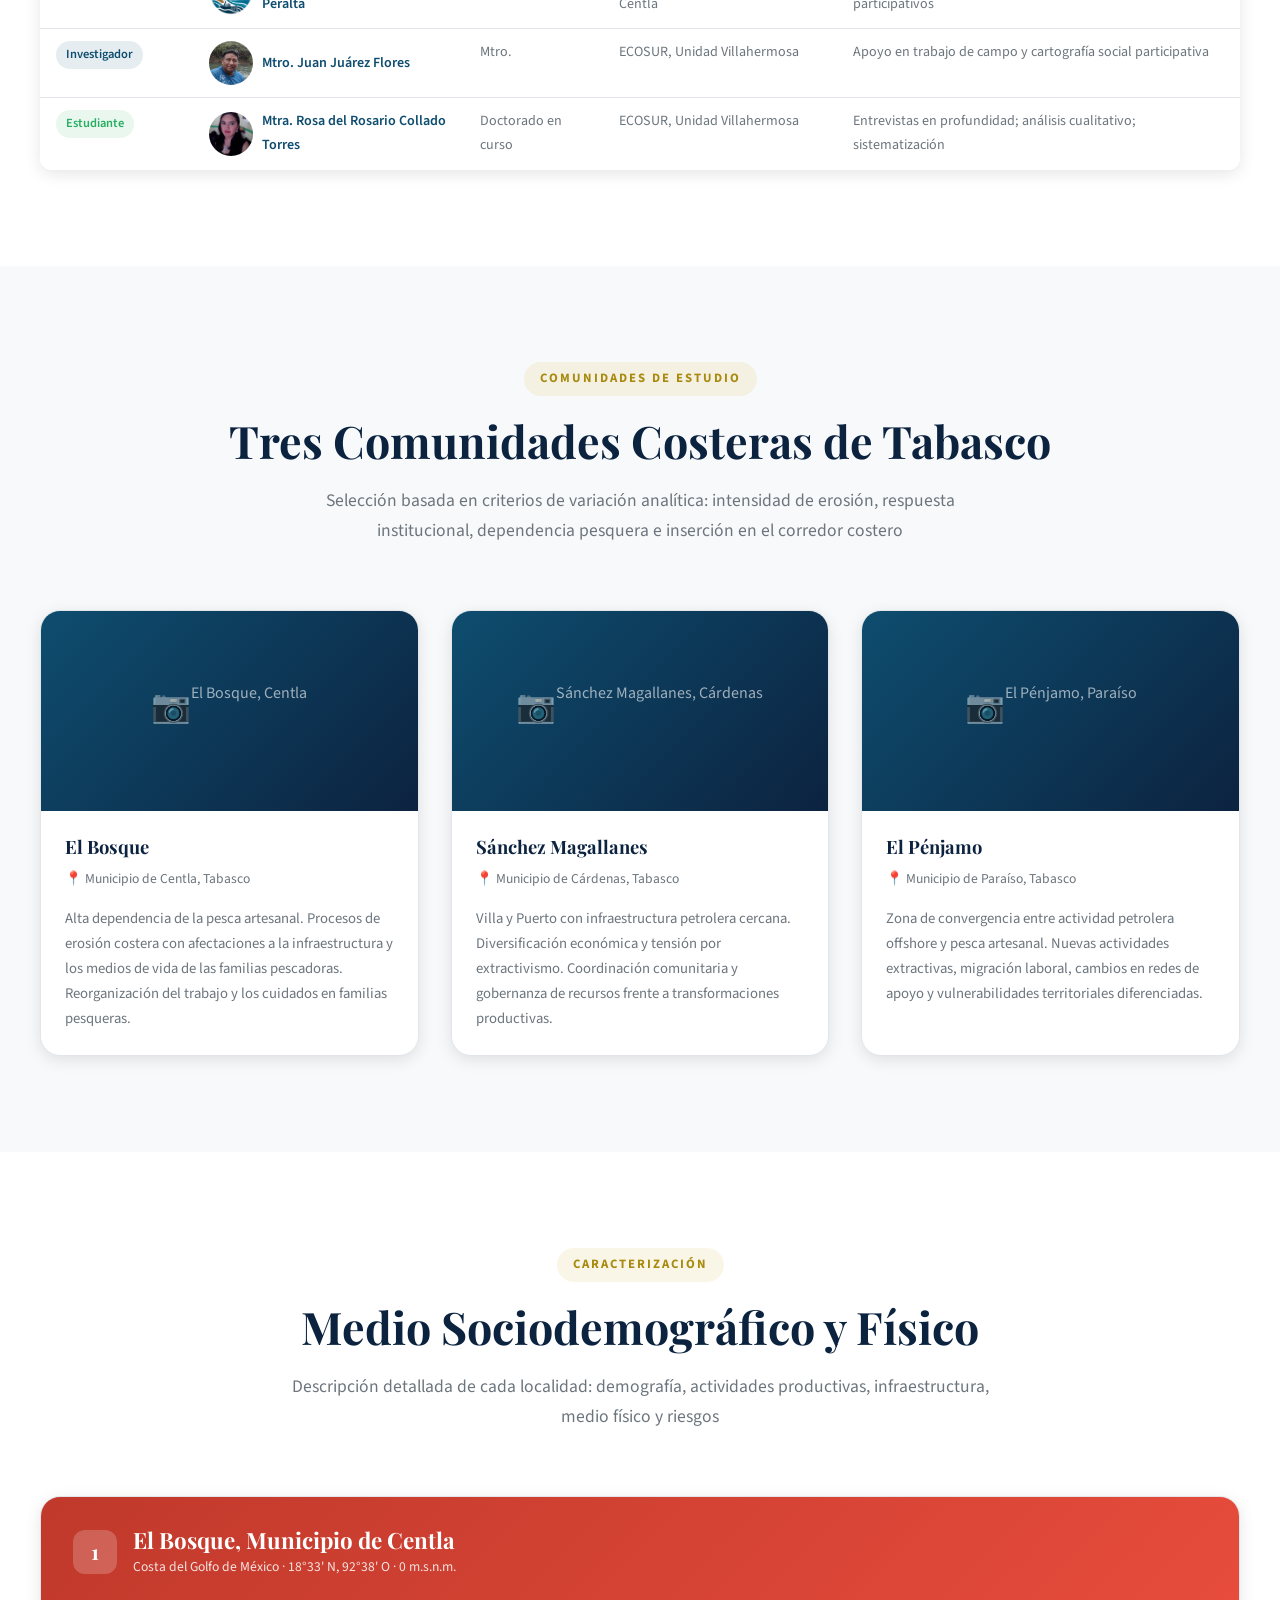
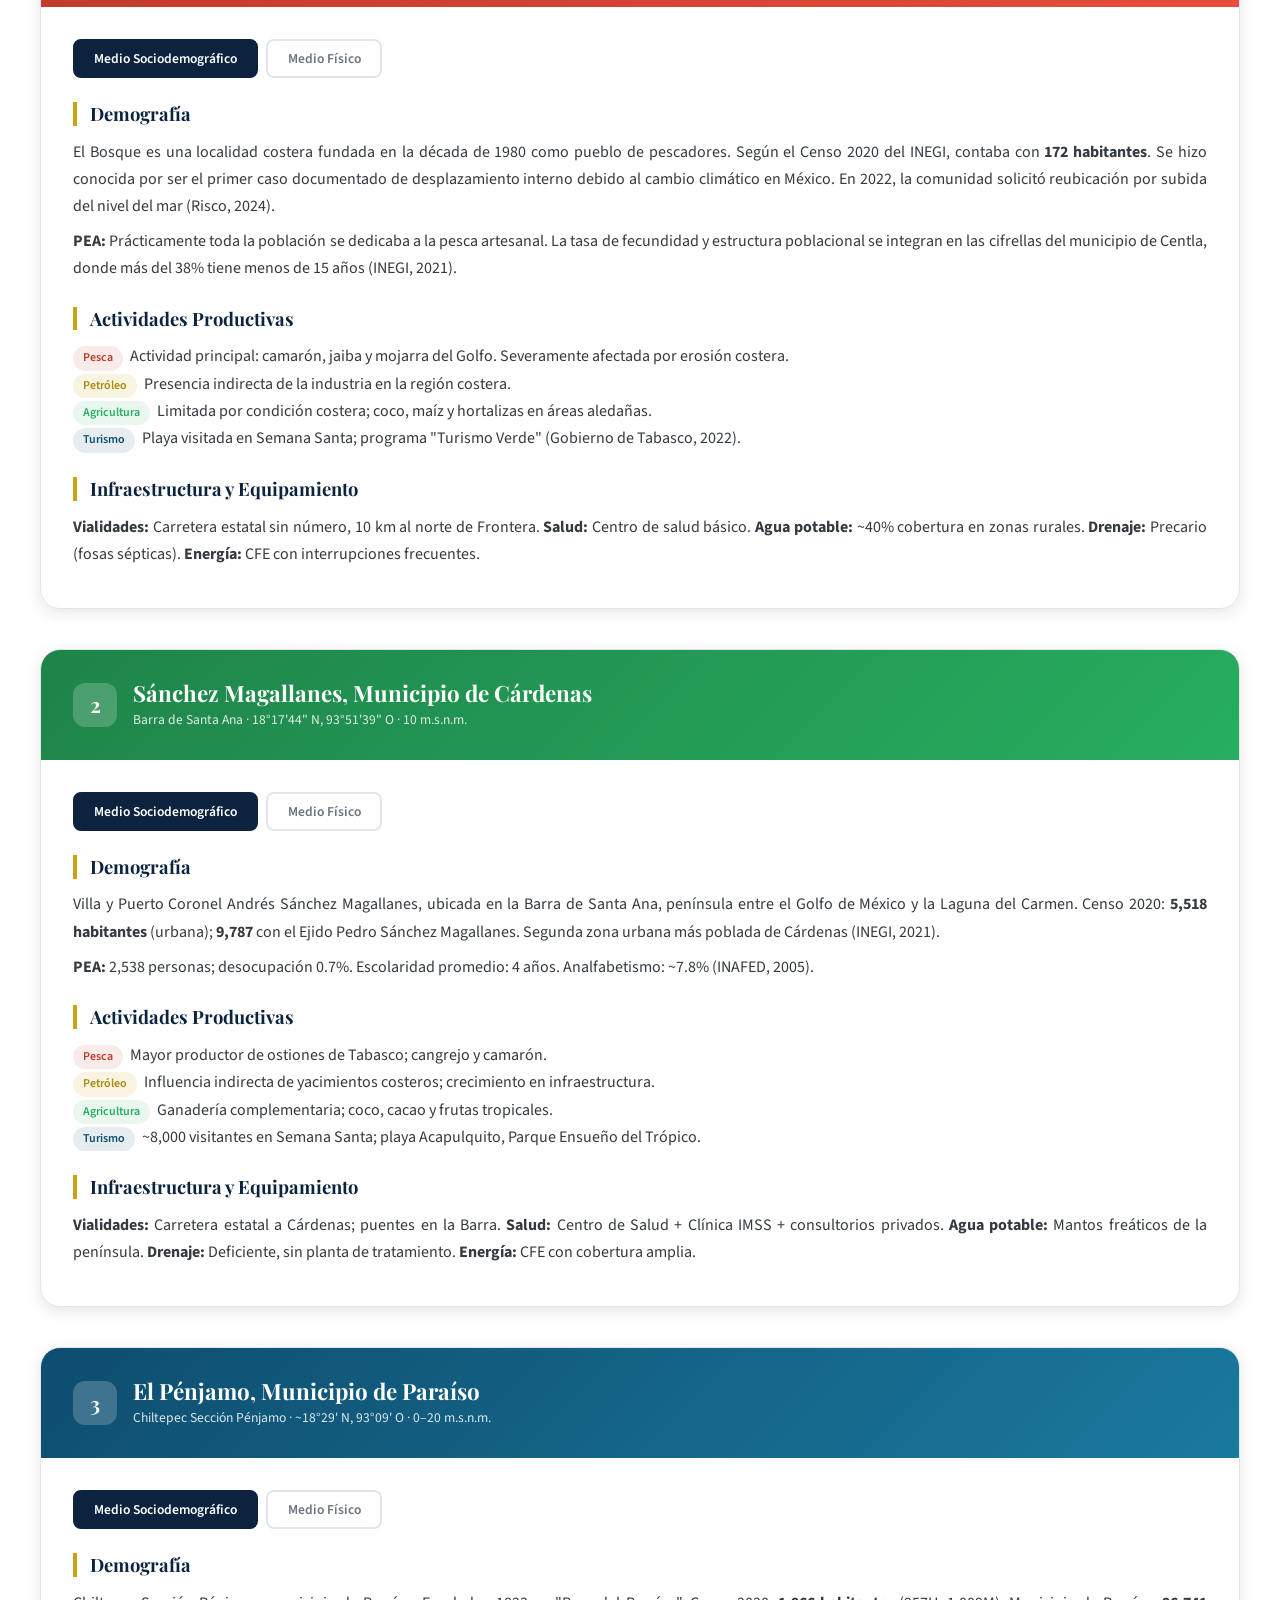
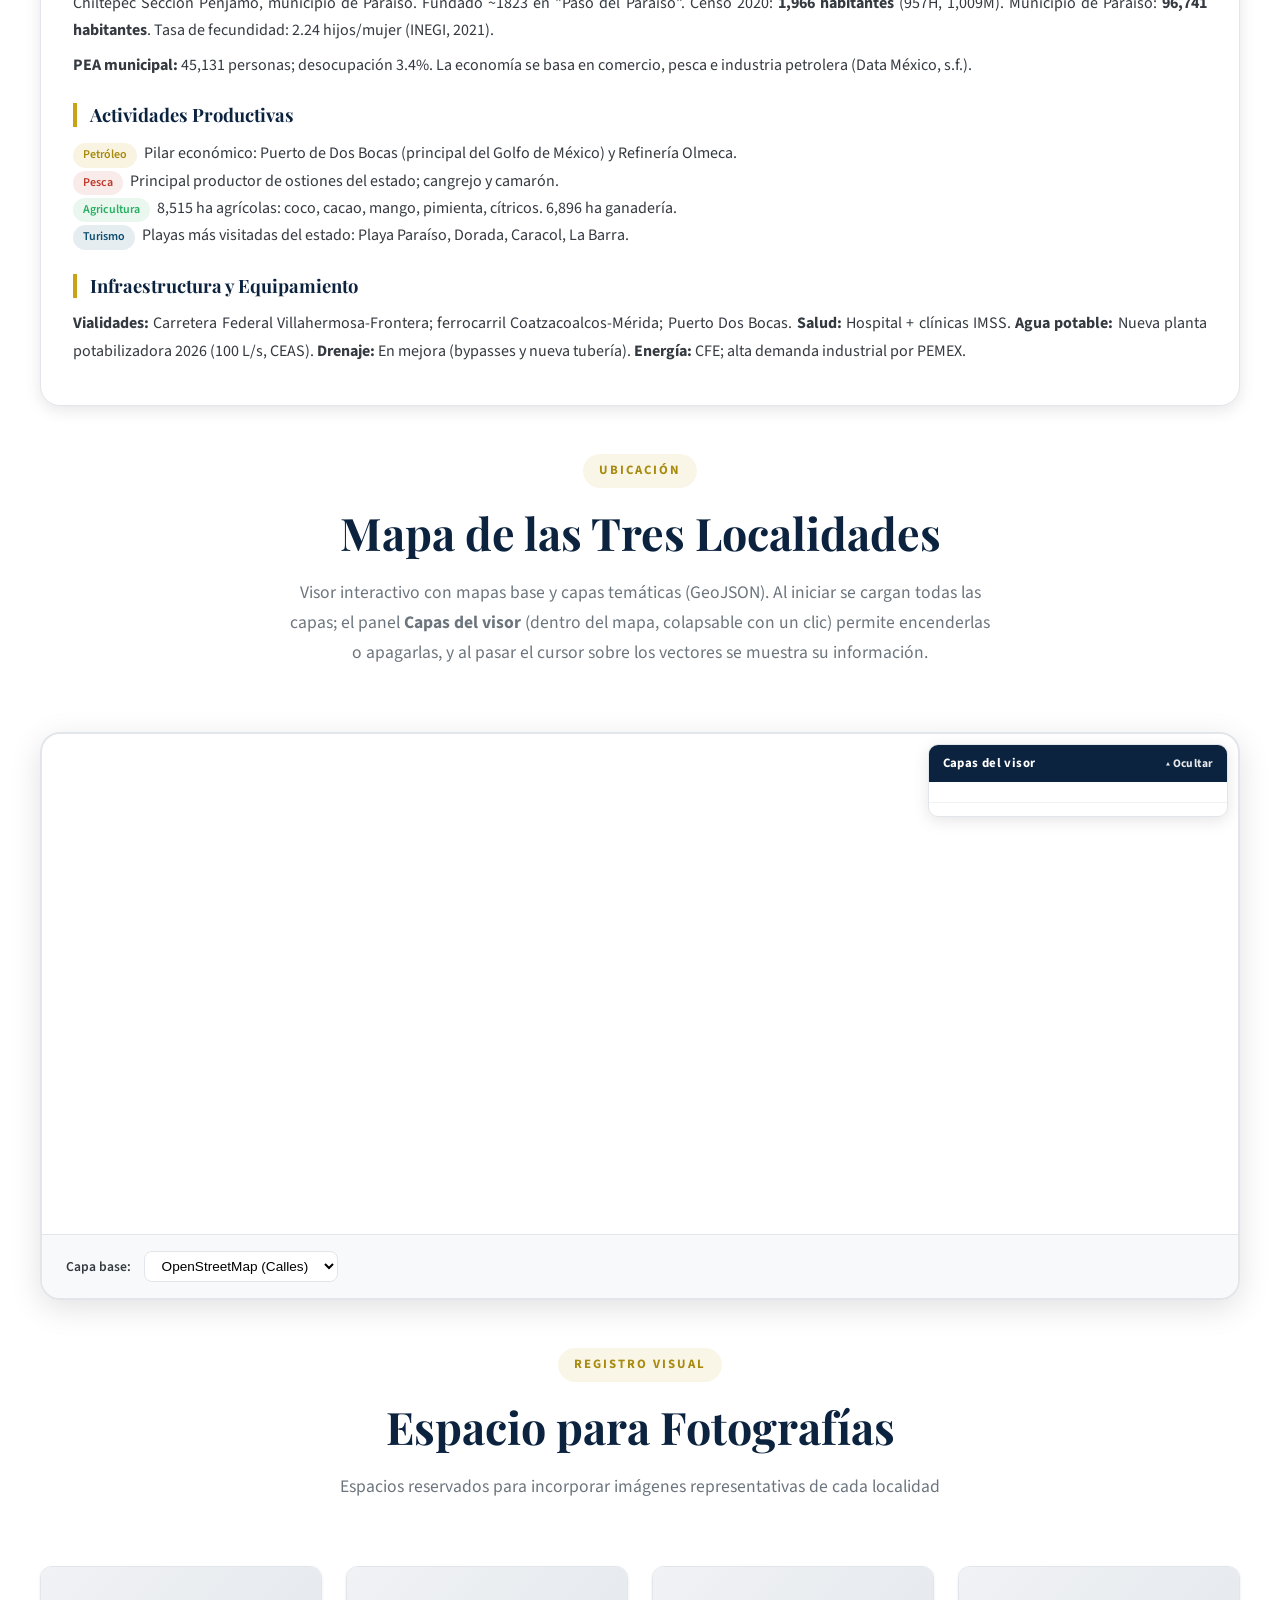
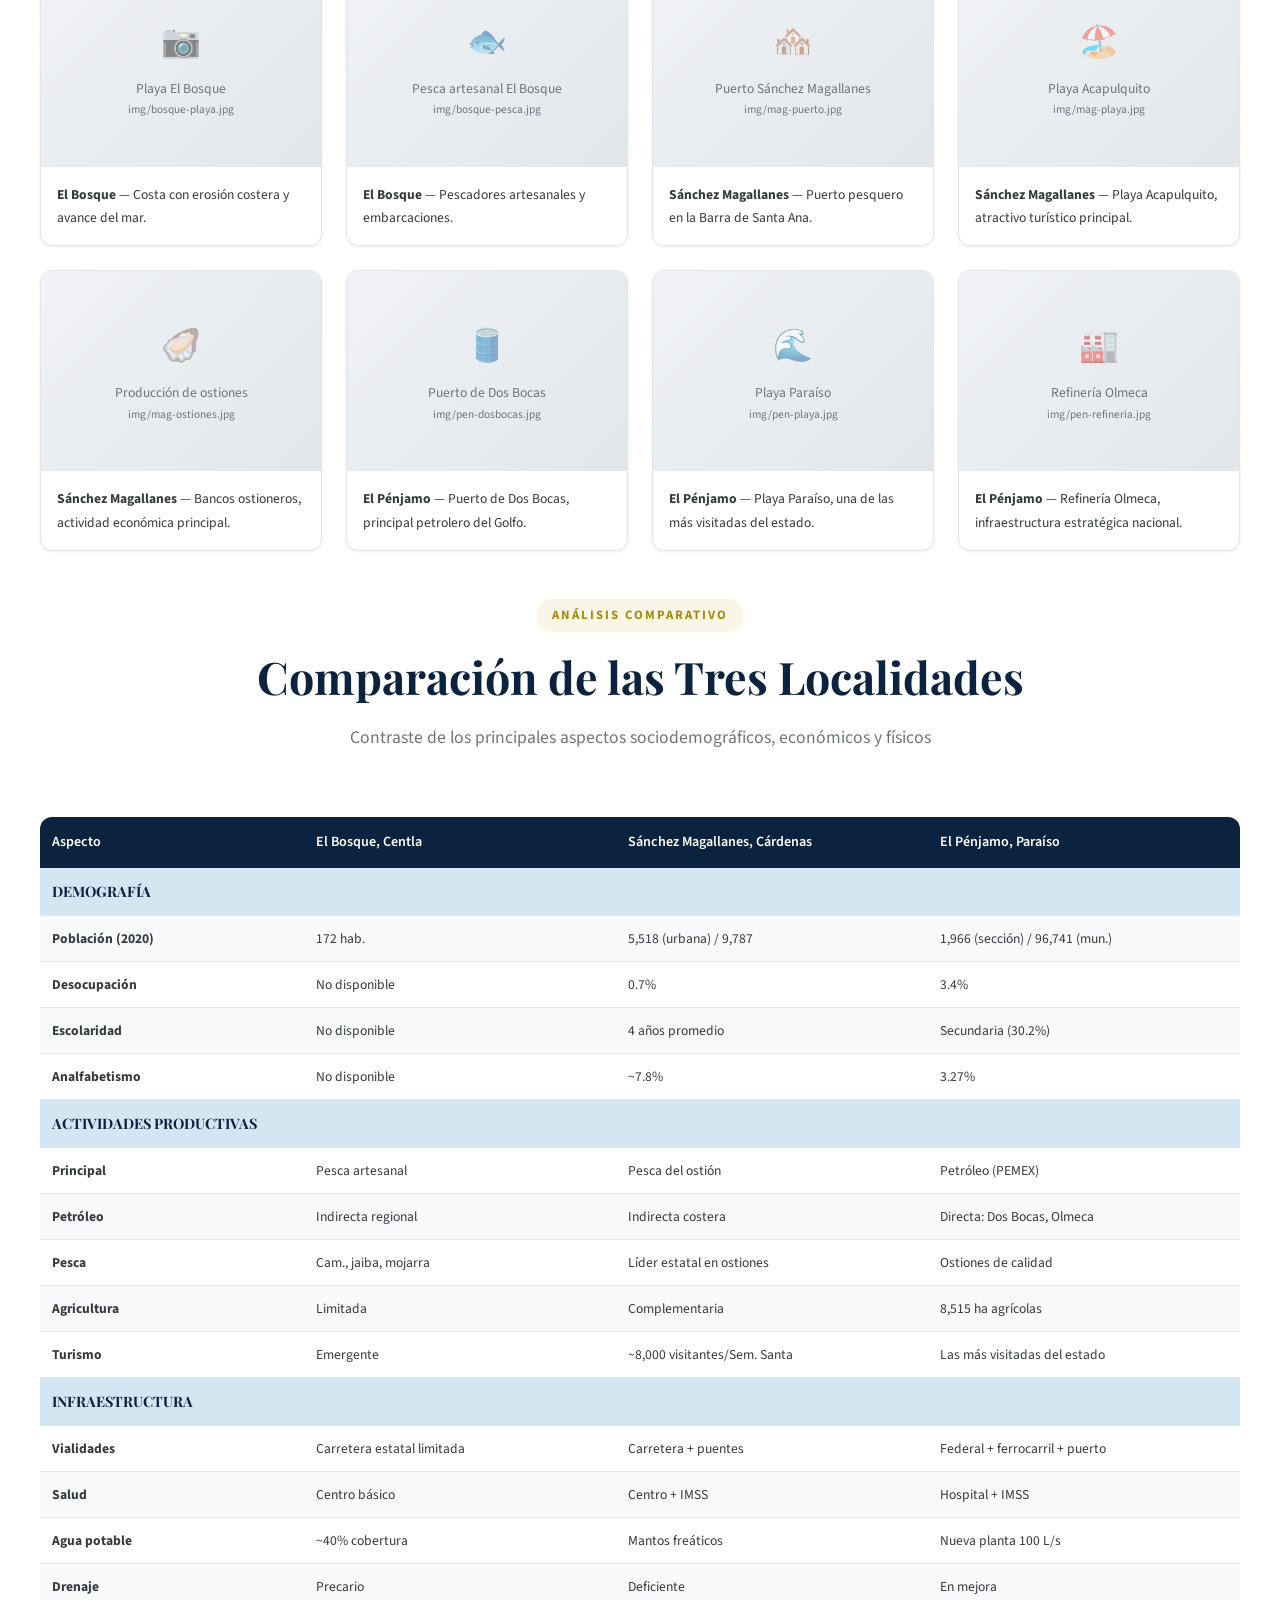
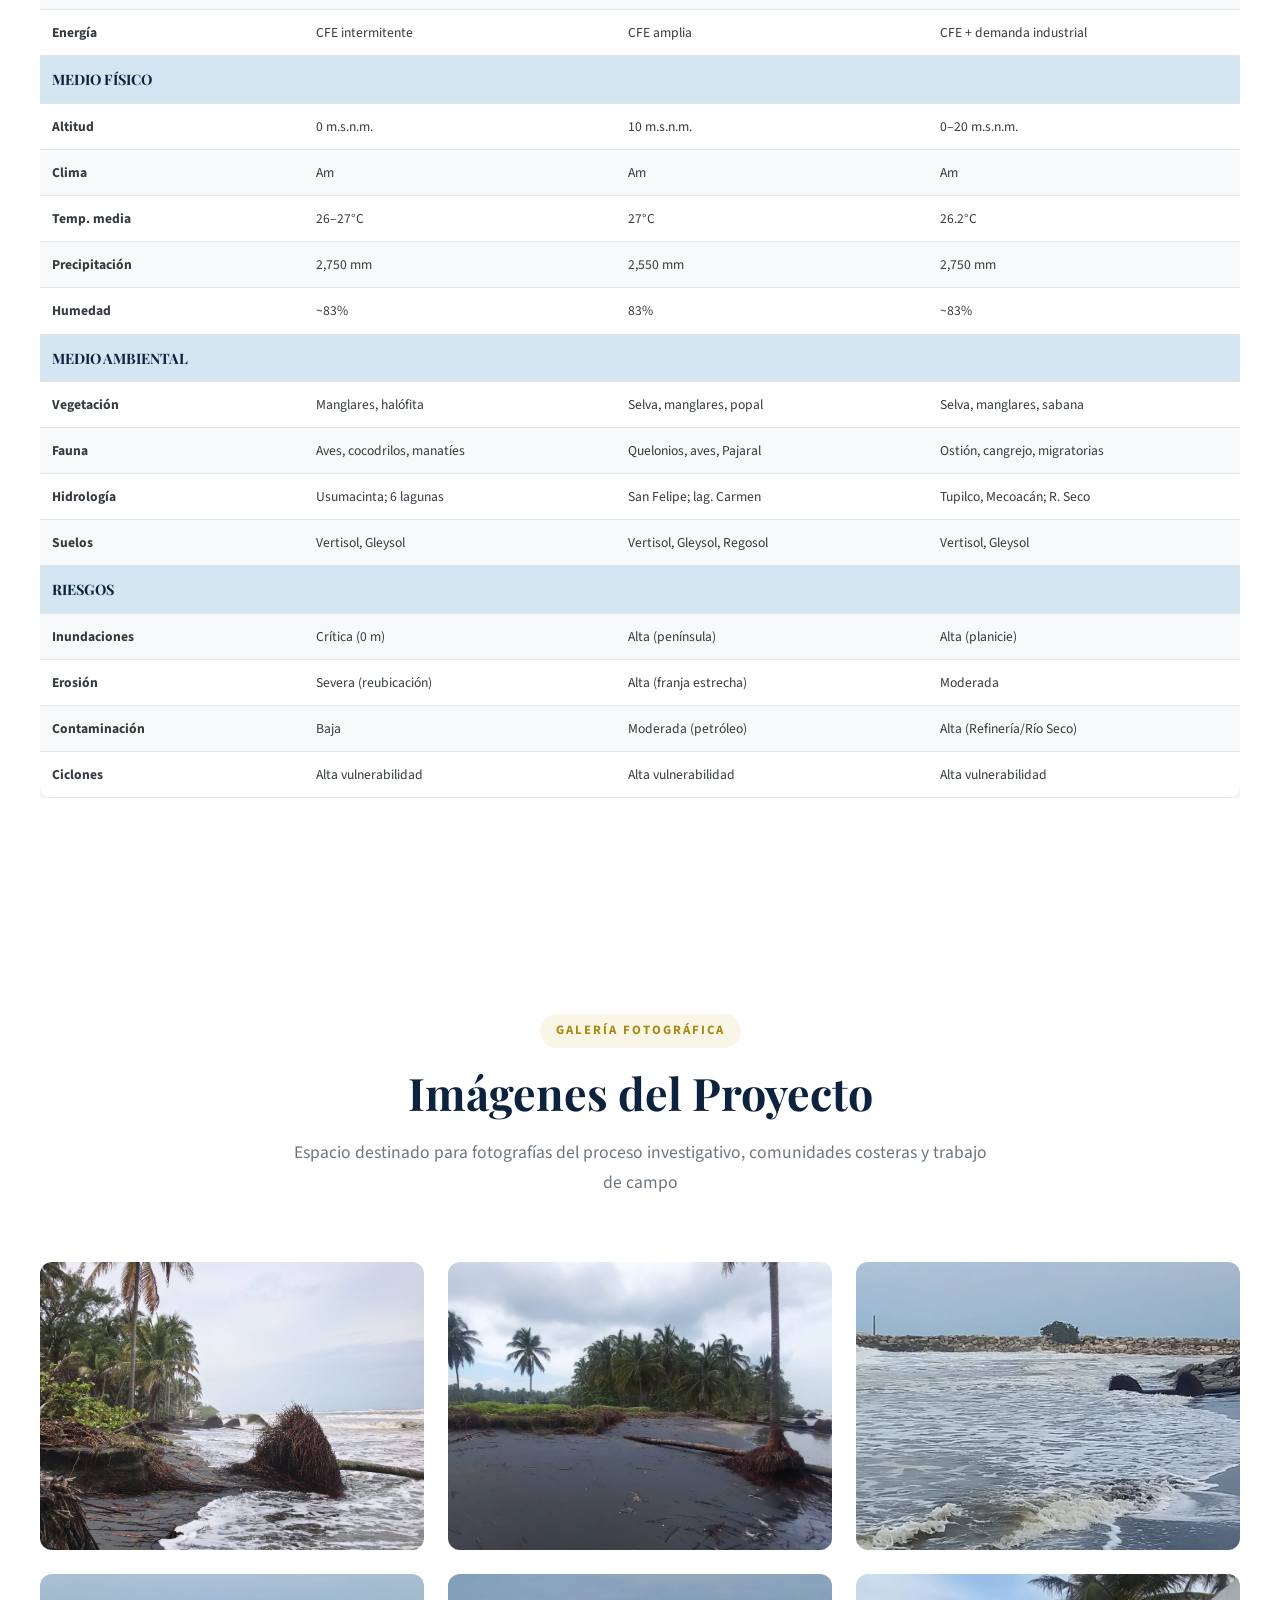
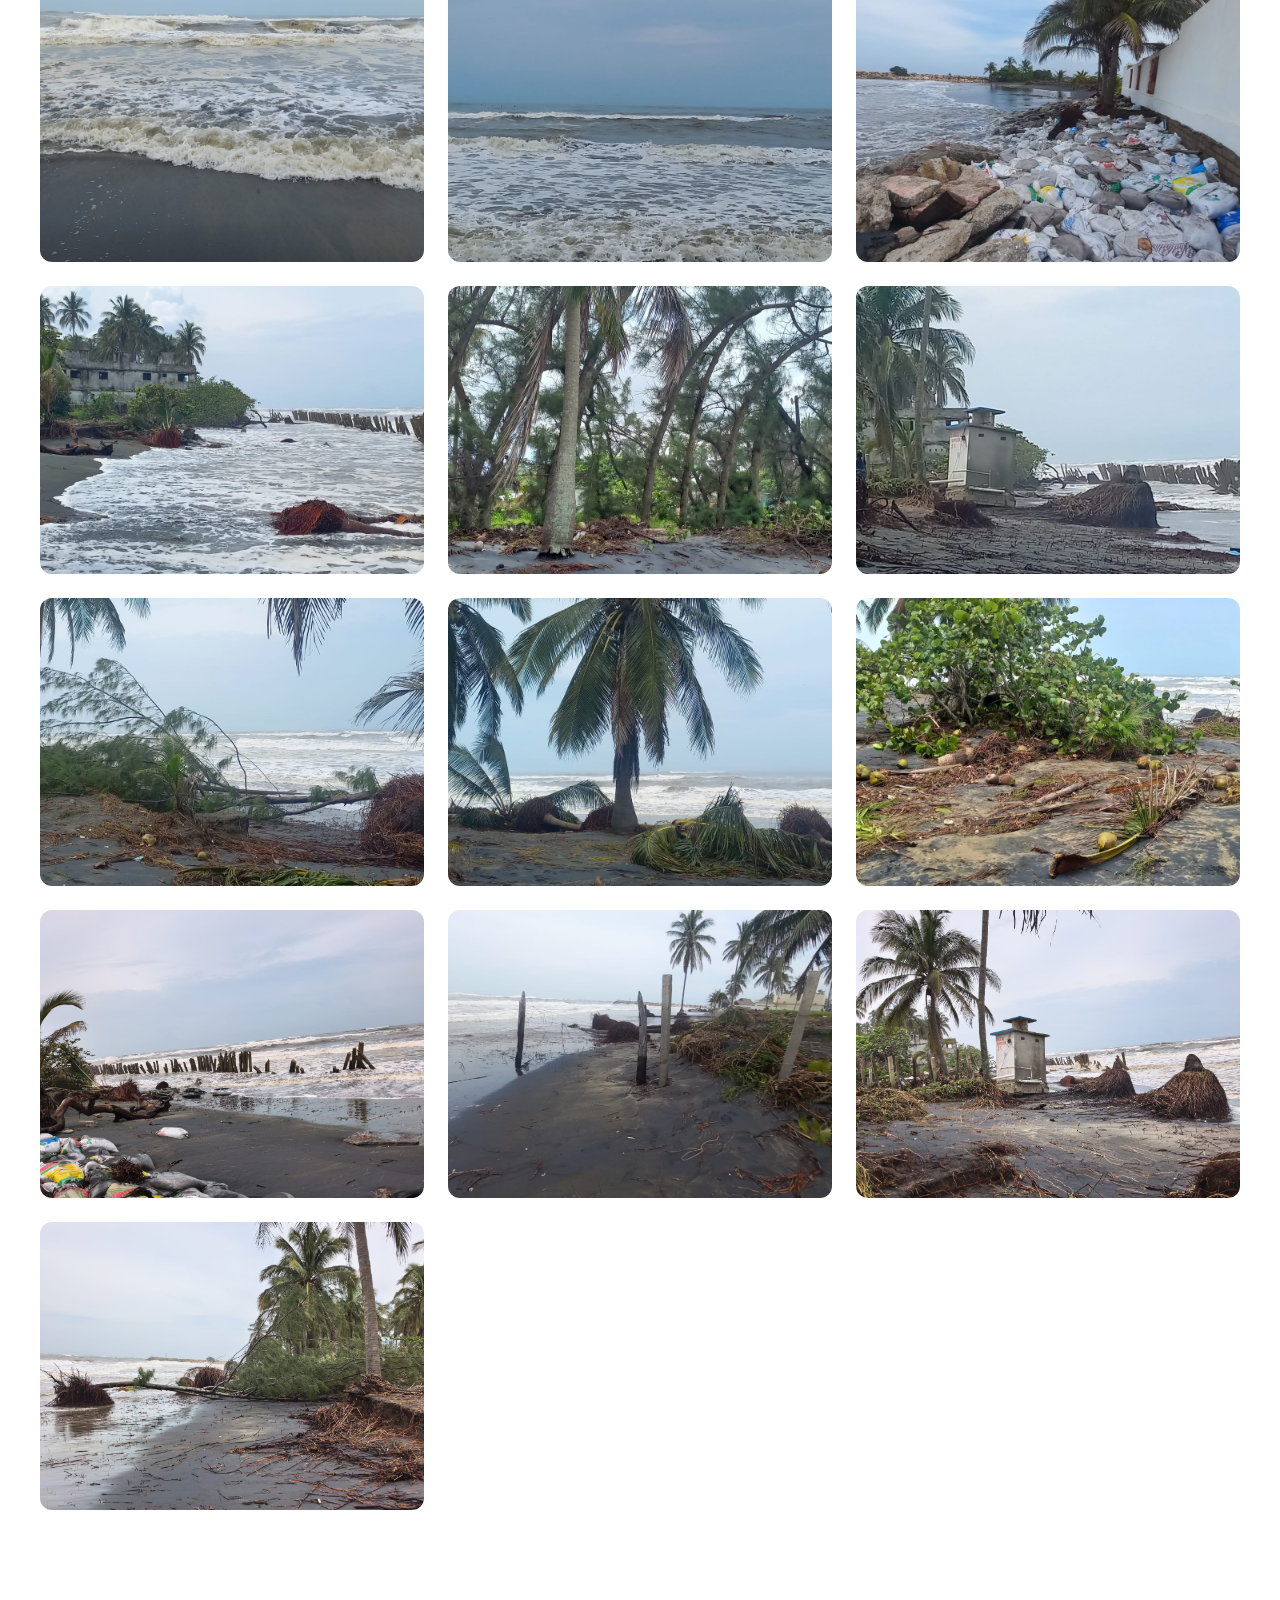
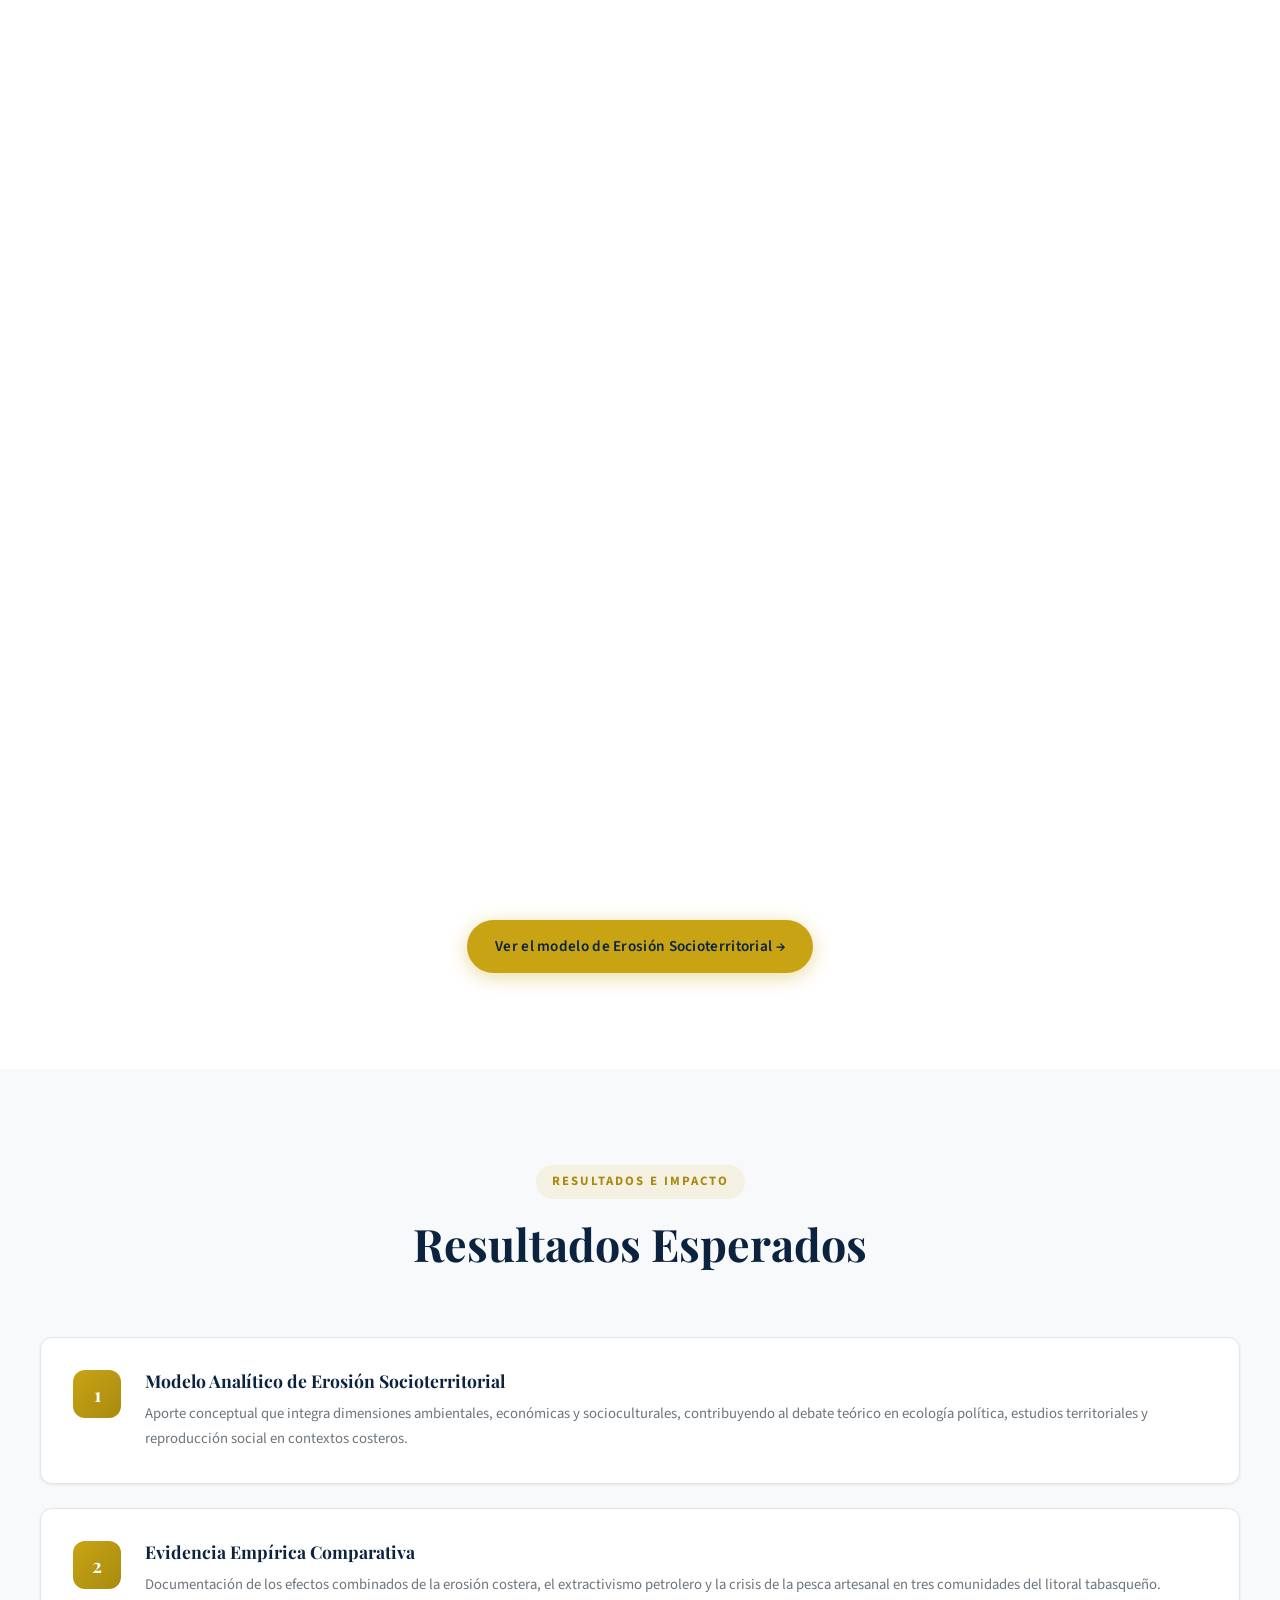
==== commit 4a6917ee: "moving" ====
--- a/index.html
+++ b/index.html
@@ -1421,17 +1421,25 @@
   <script src="js/main.js"></script>
   <script>
   (function () {
-    var slides = document.querySelectorAll('.hero-slide');
-    if (!slides.length) return;
-    var i = 0;
-    slides[0].classList.add('active');
-    if (slides.length > 1 && !window.matchMedia('(prefers-reduced-motion: reduce)').matches) {
+    function startHeroCarousel() {
+      var slides = document.querySelectorAll('.hero-slide');
+      if (slides.length < 2) {
+        if (slides.length === 1) slides[0].classList.add('active');
+        return;
+      }
+      var i = 0;
+      slides[0].classList.add('active');
       setInterval(function () {
         slides[i].classList.remove('active');
         i = (i + 1) % slides.length;
         slides[i].classList.add('active');
       }, 5000);
     }
+    if (document.readyState === 'loading') {
+      document.addEventListener('DOMContentLoaded', startHeroCarousel);
+    } else {
+      startHeroCarousel();
+    }
   })();
   </script>
 </body>
